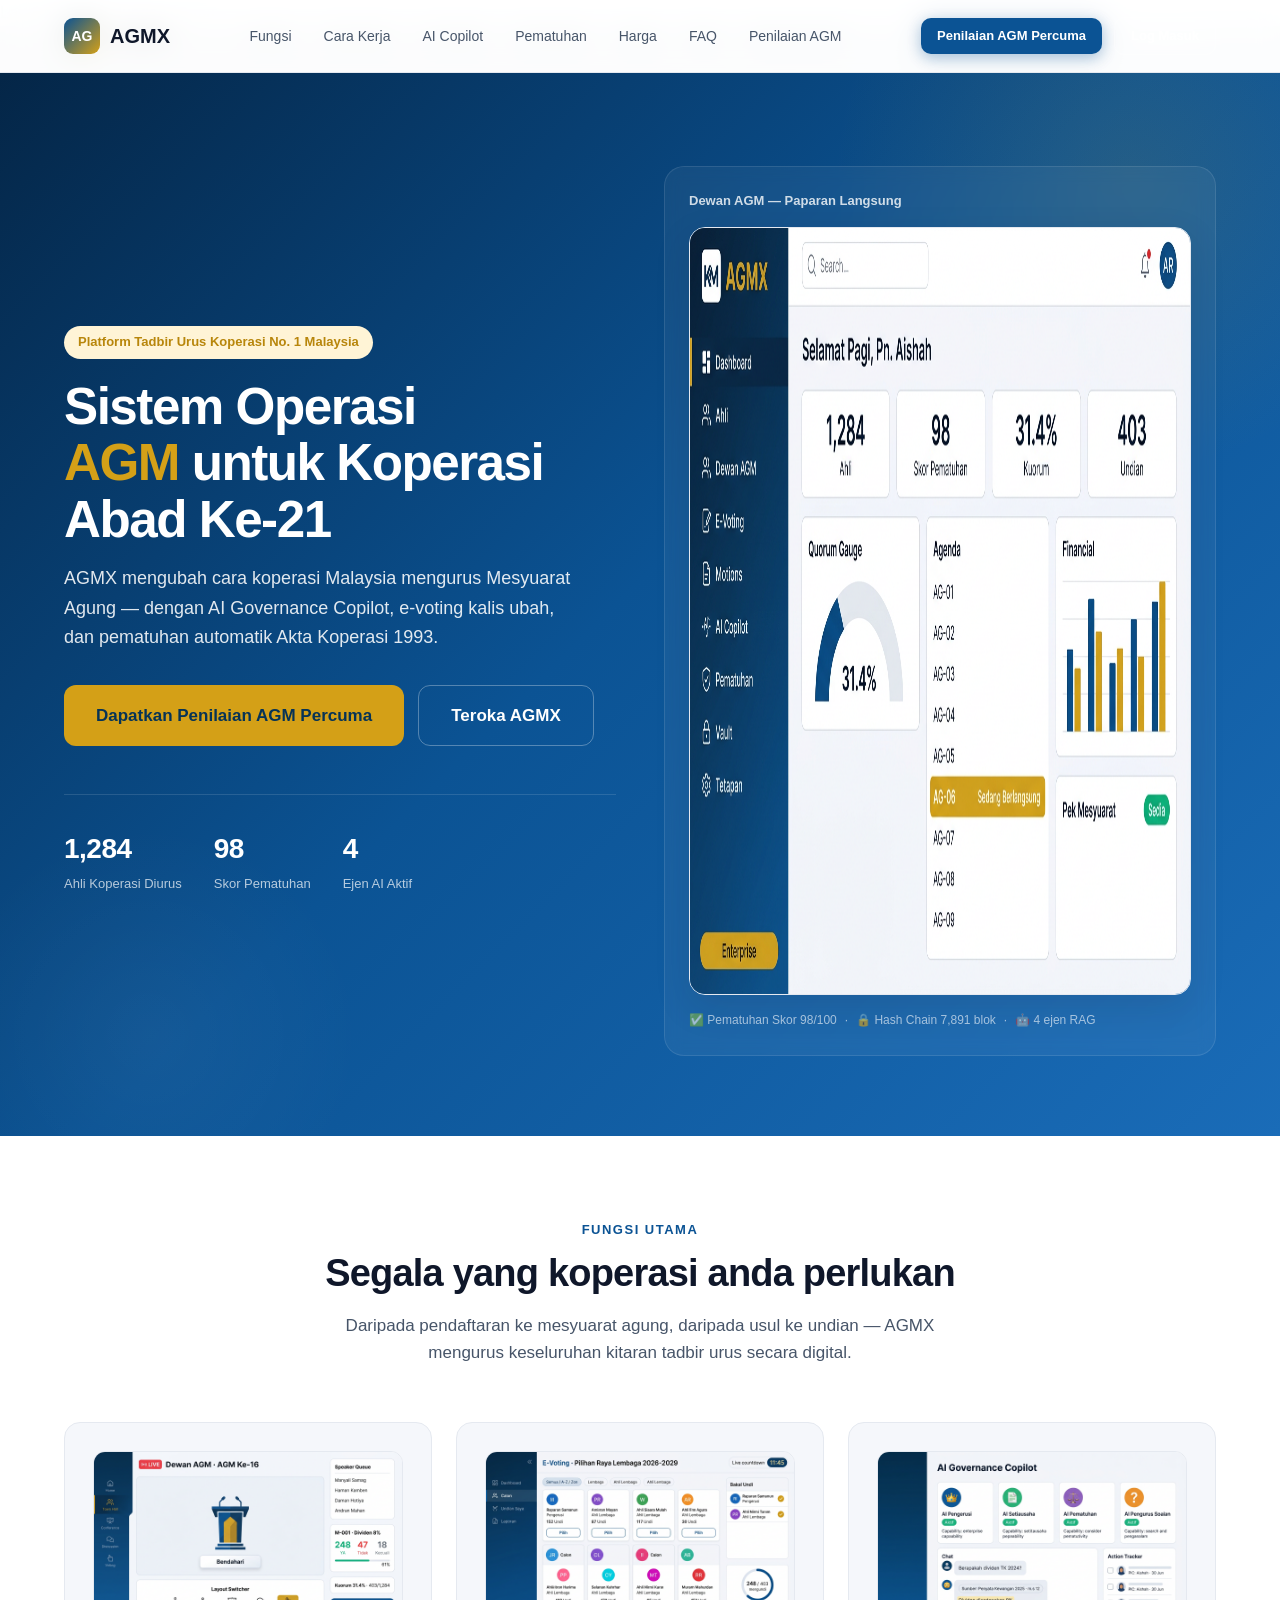
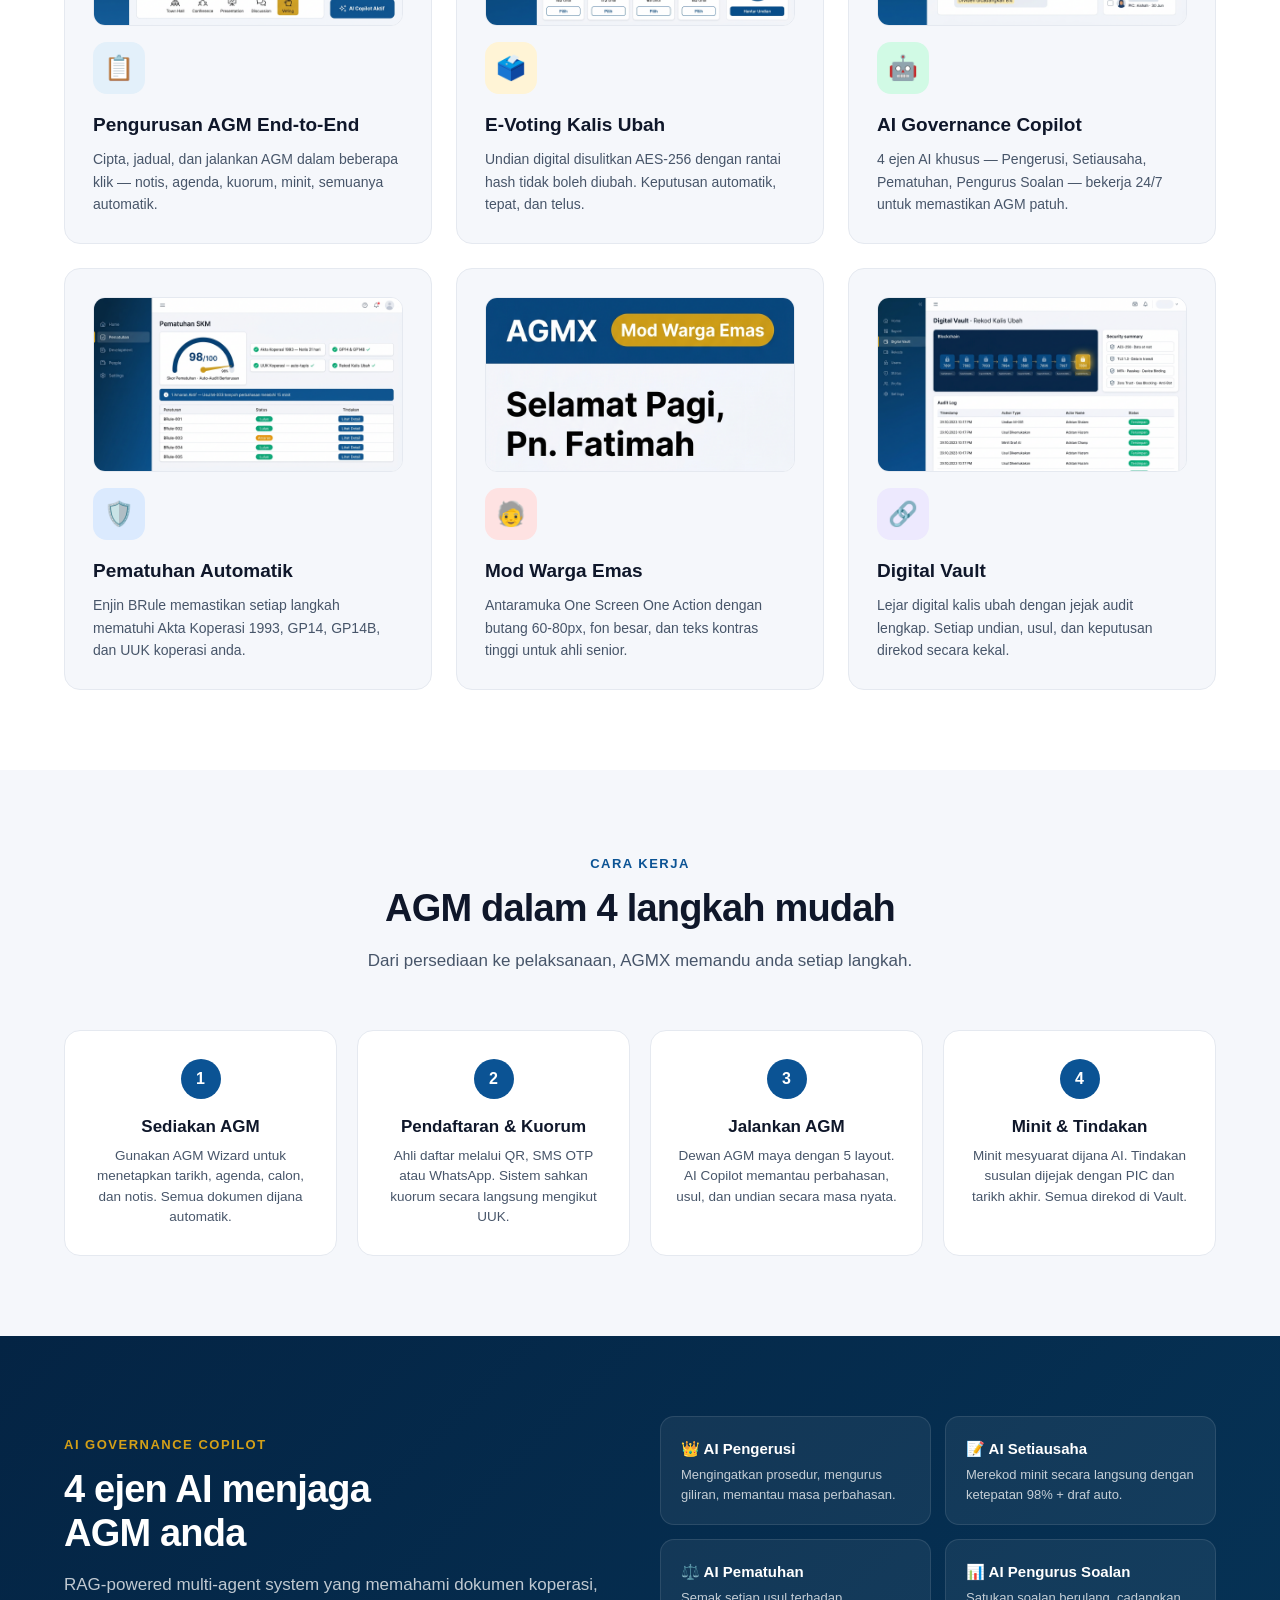
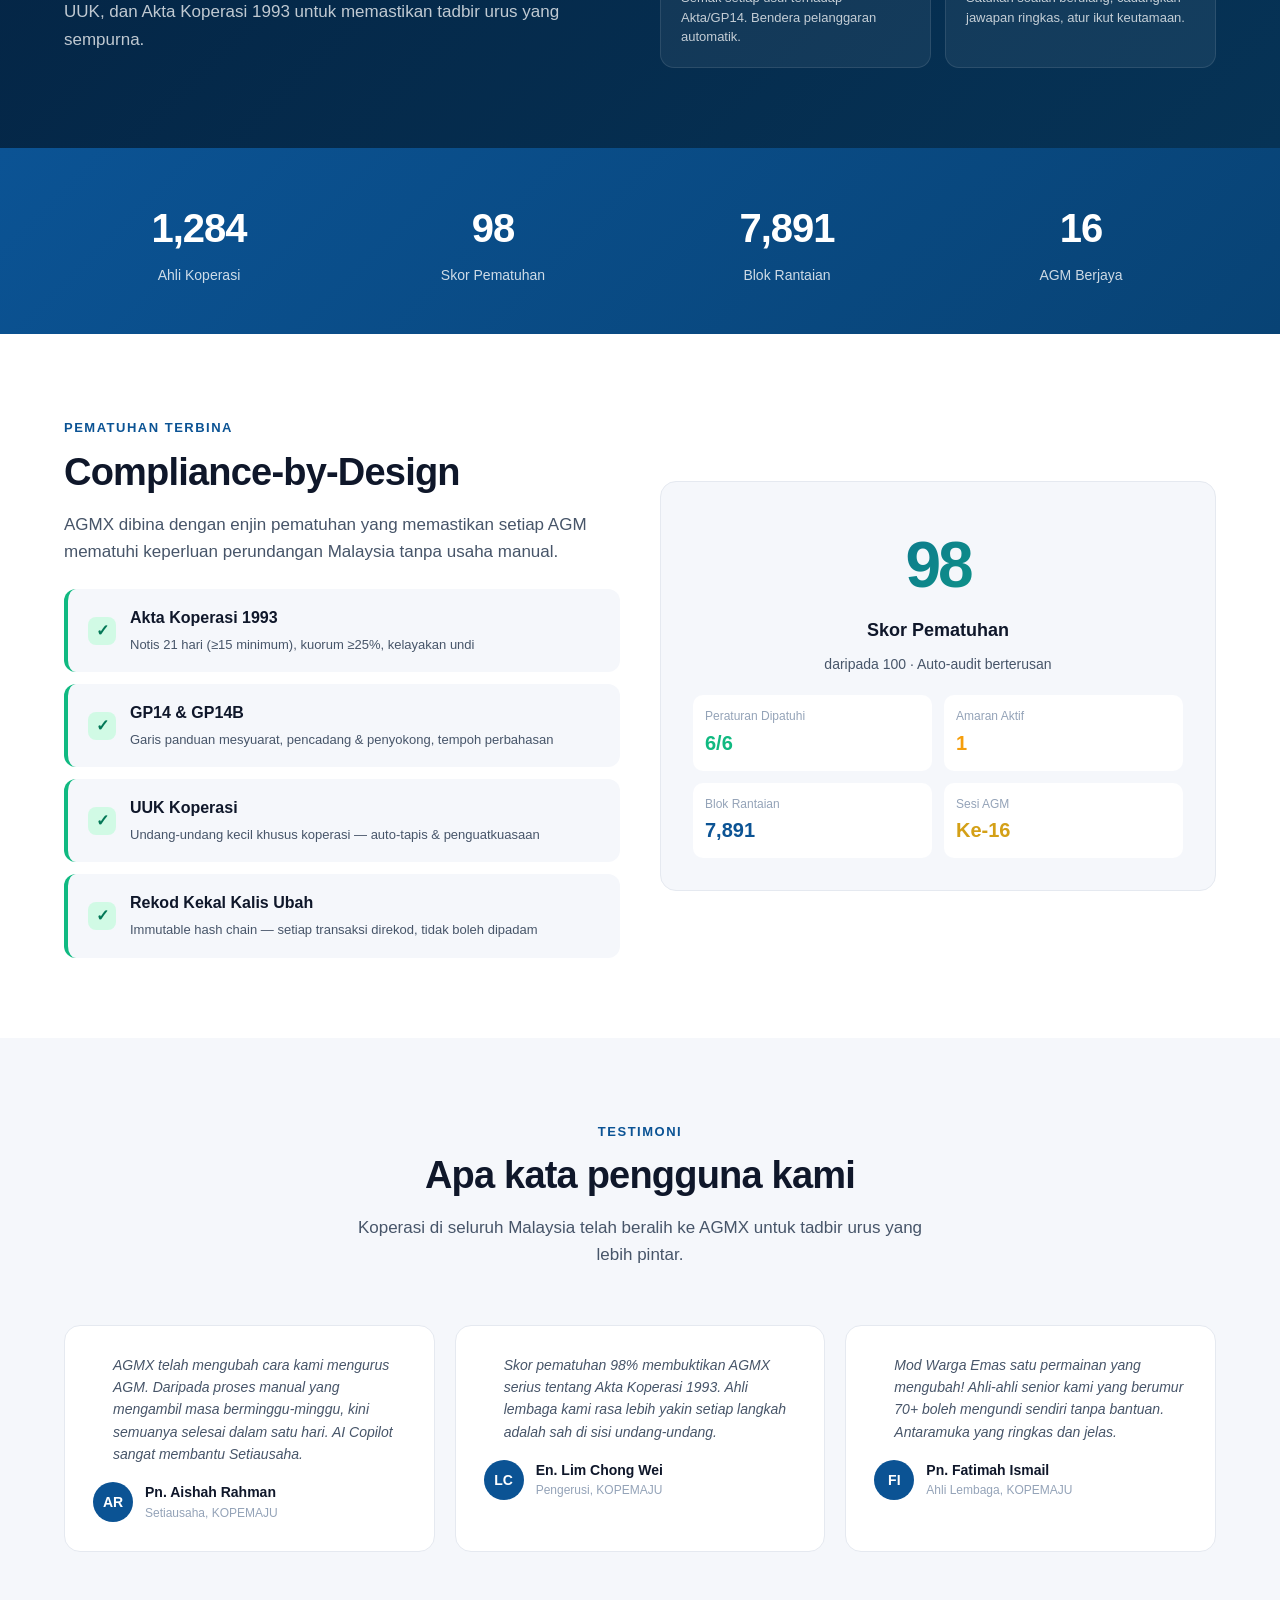
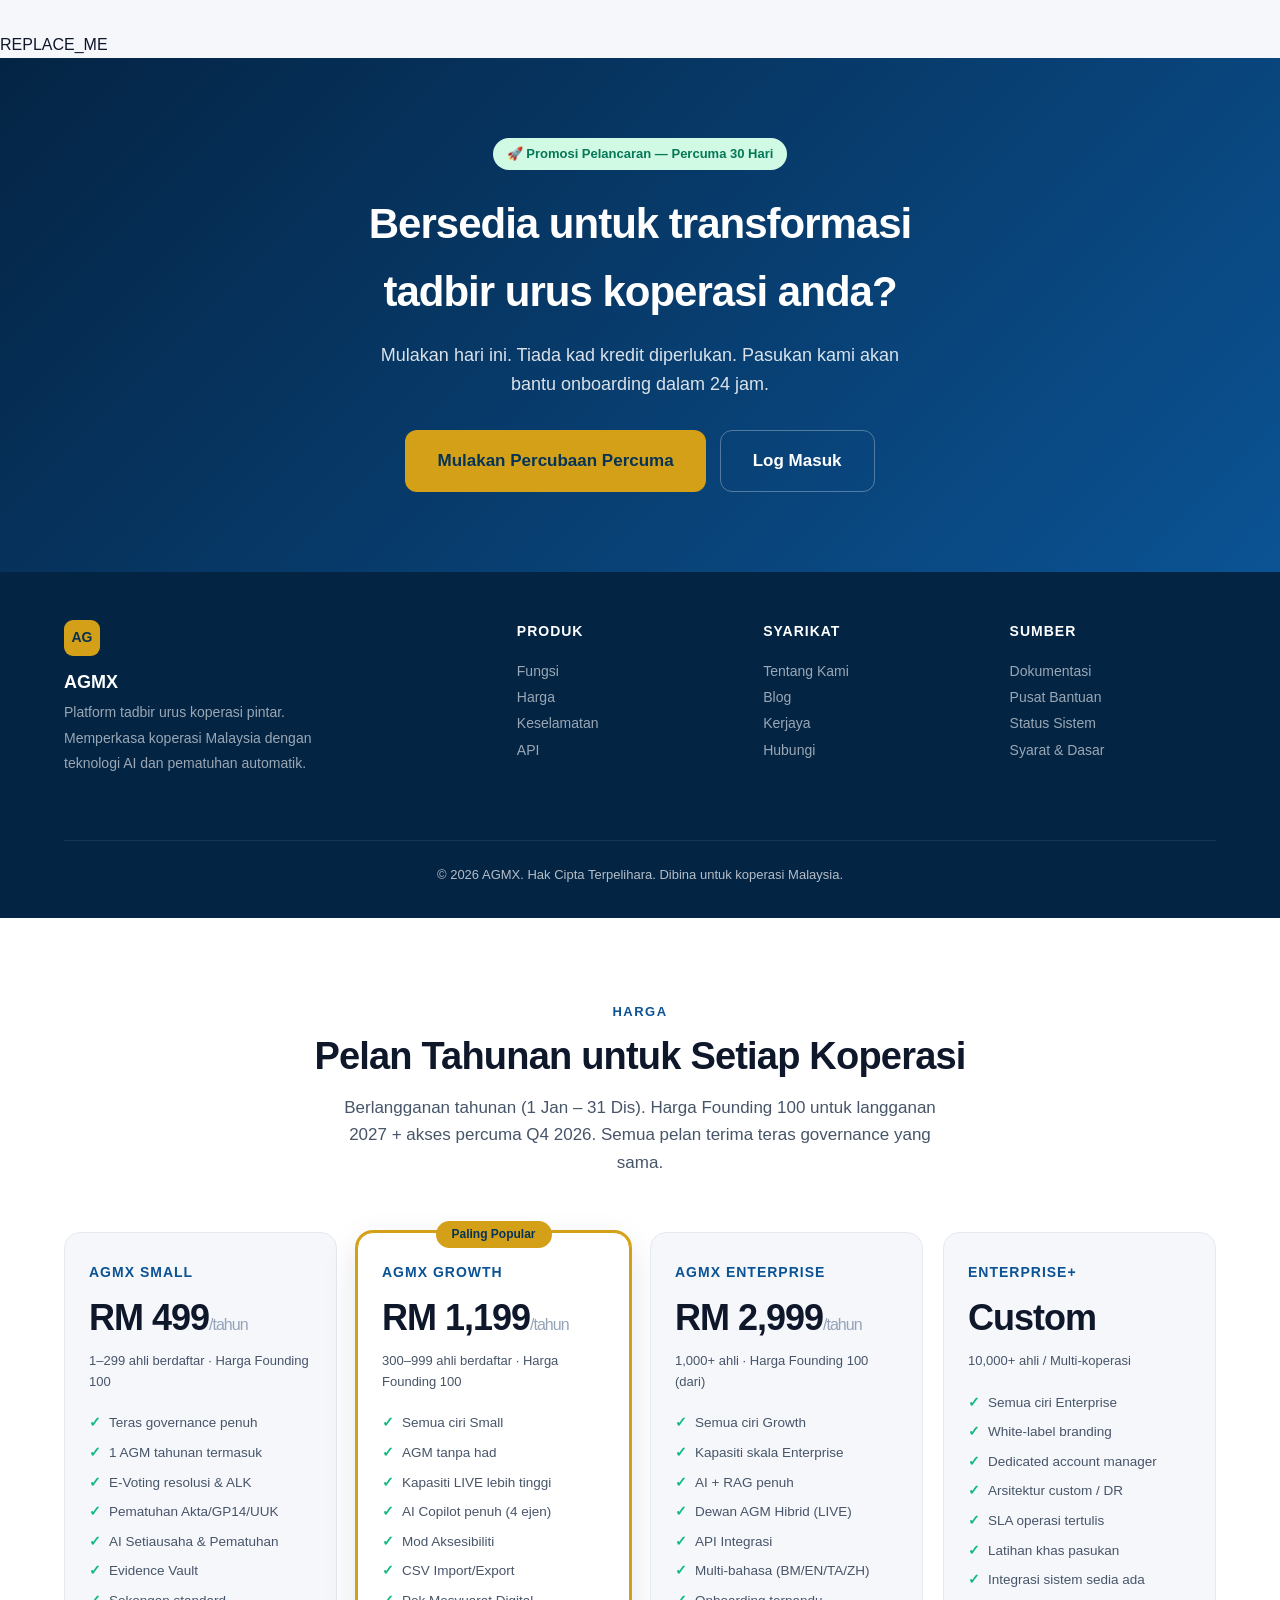
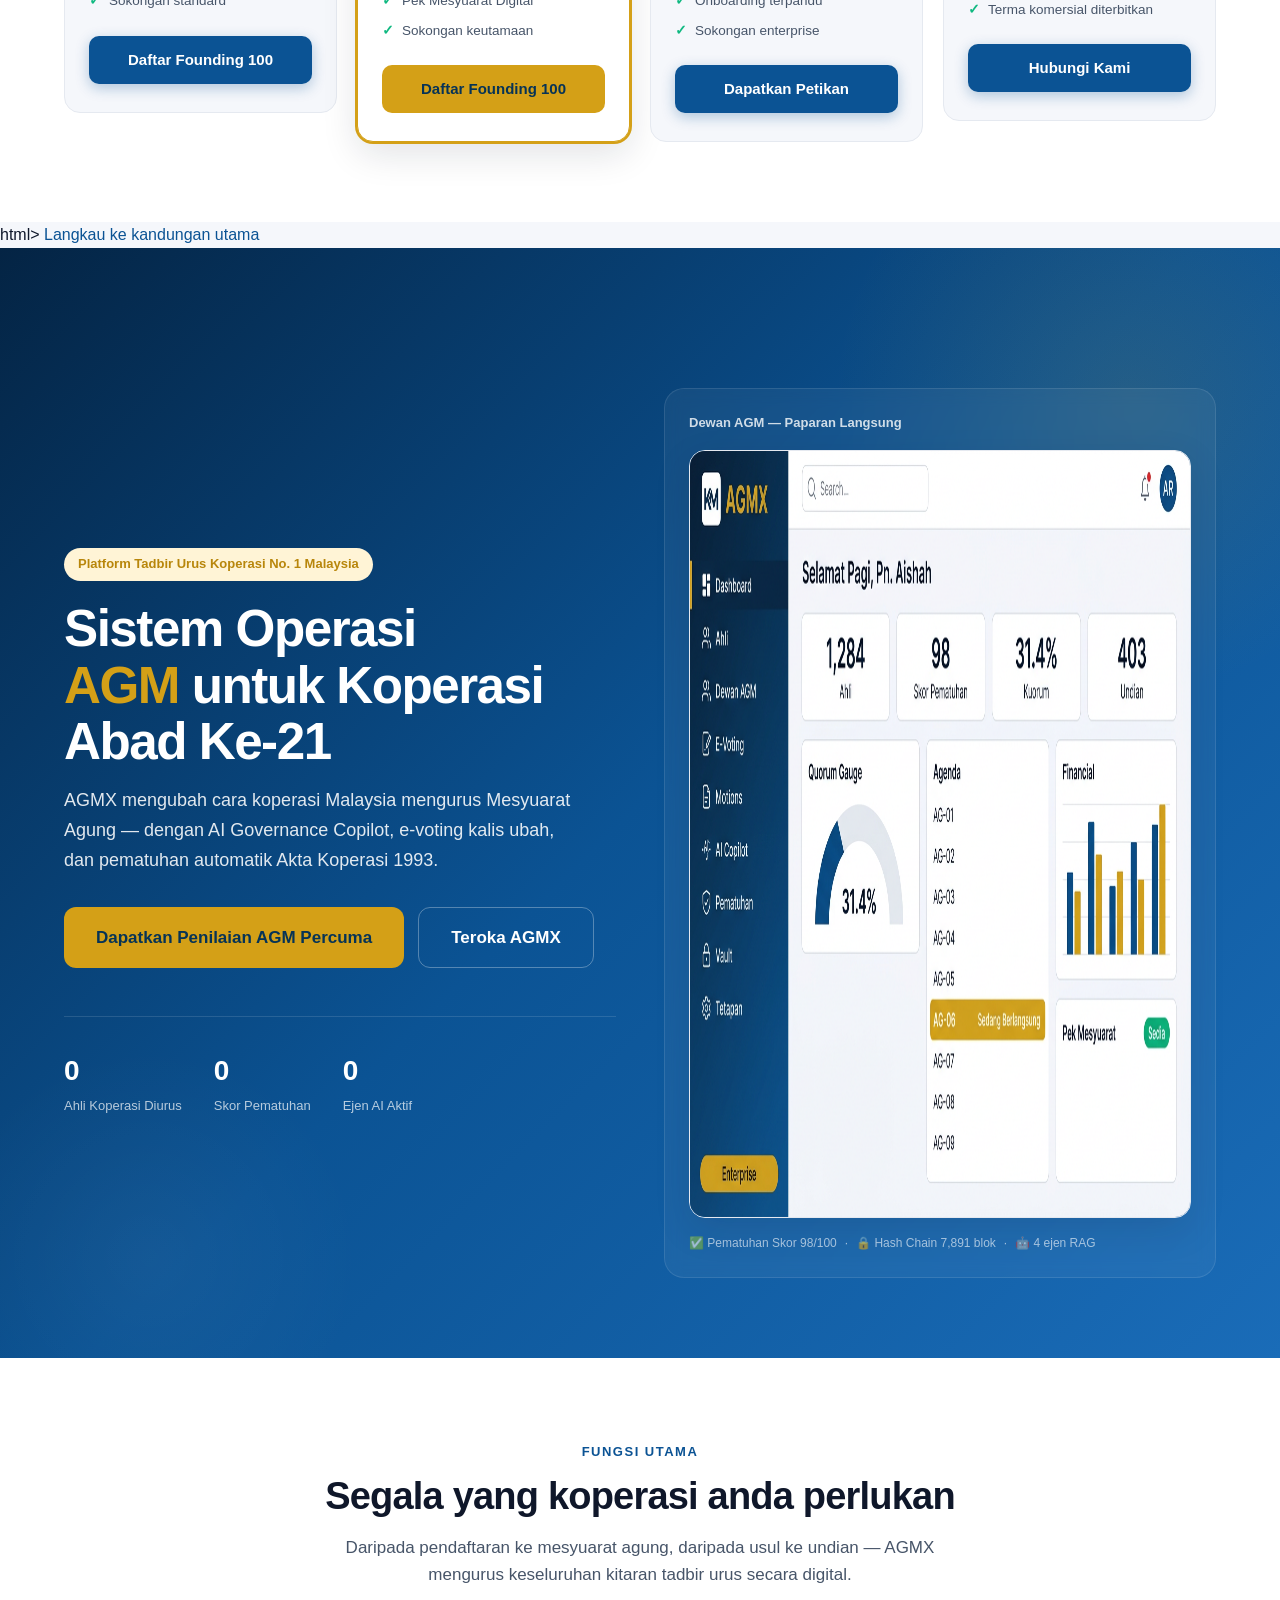
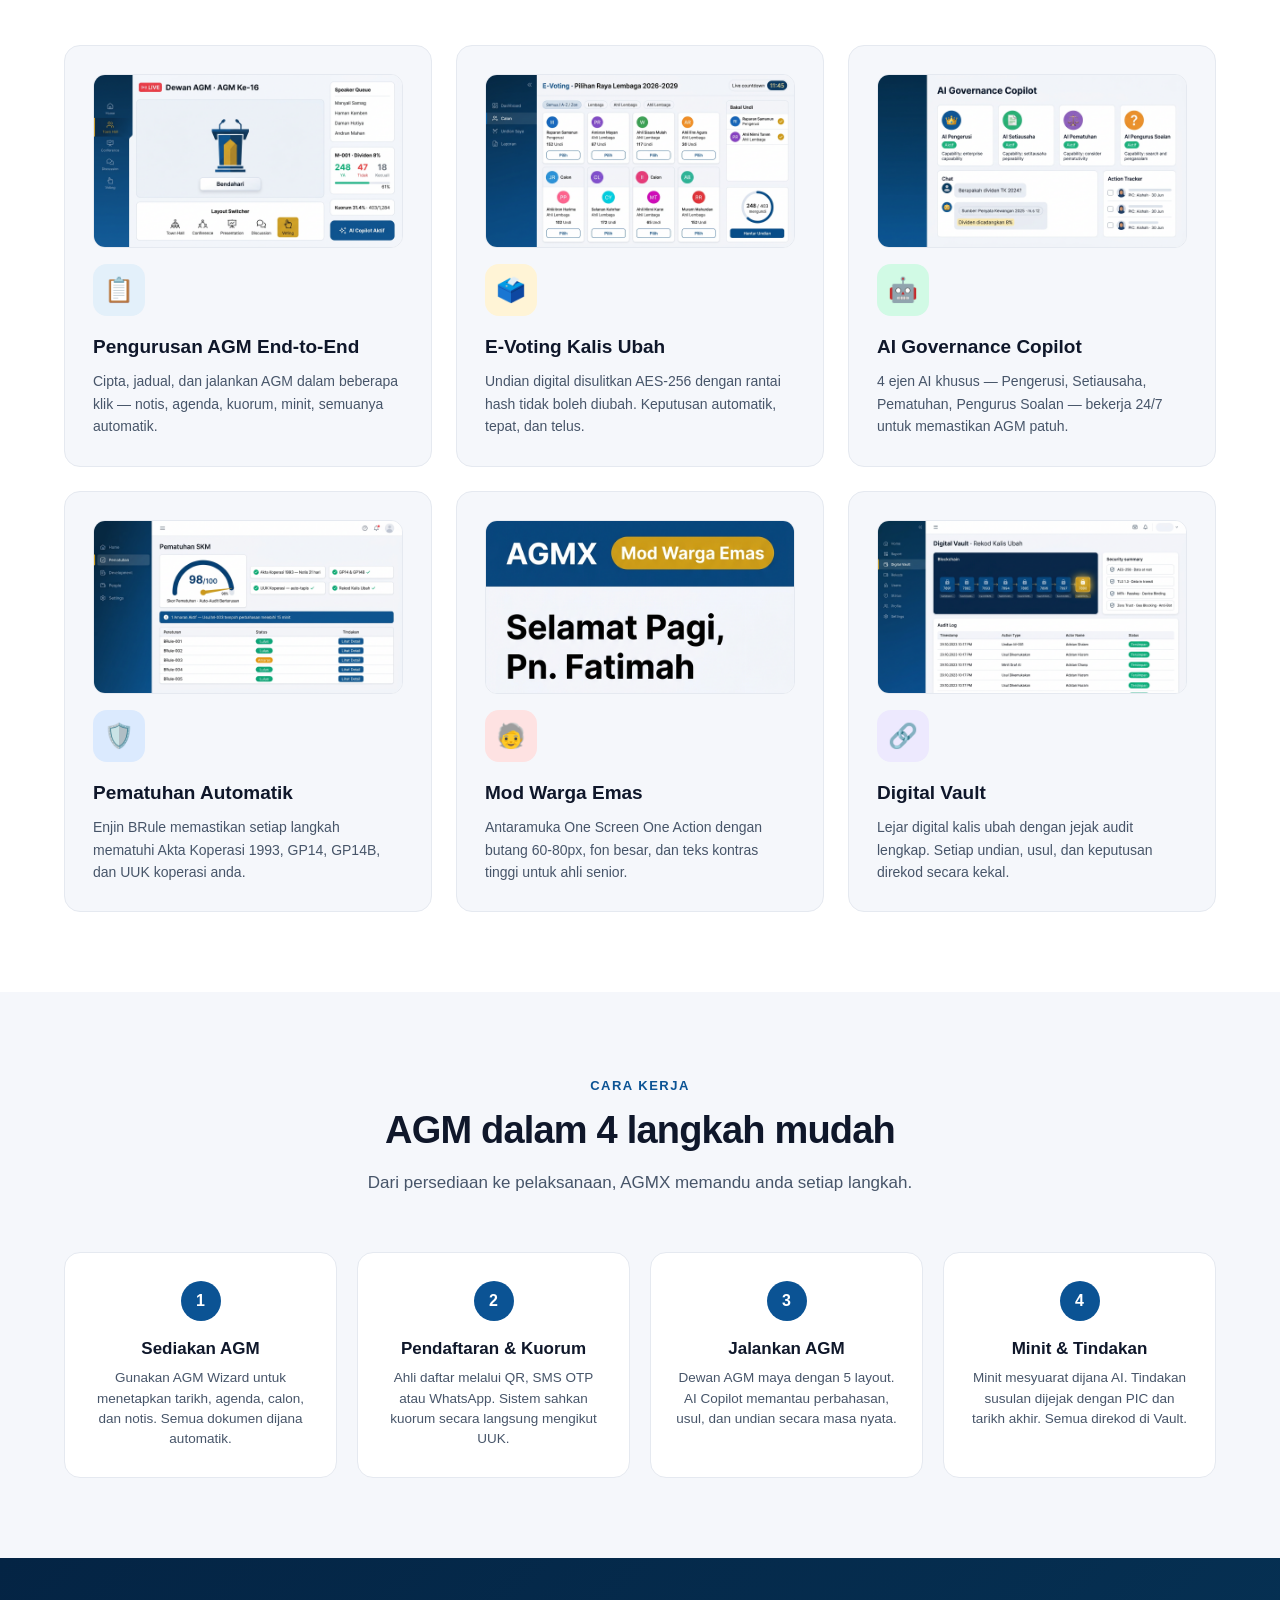
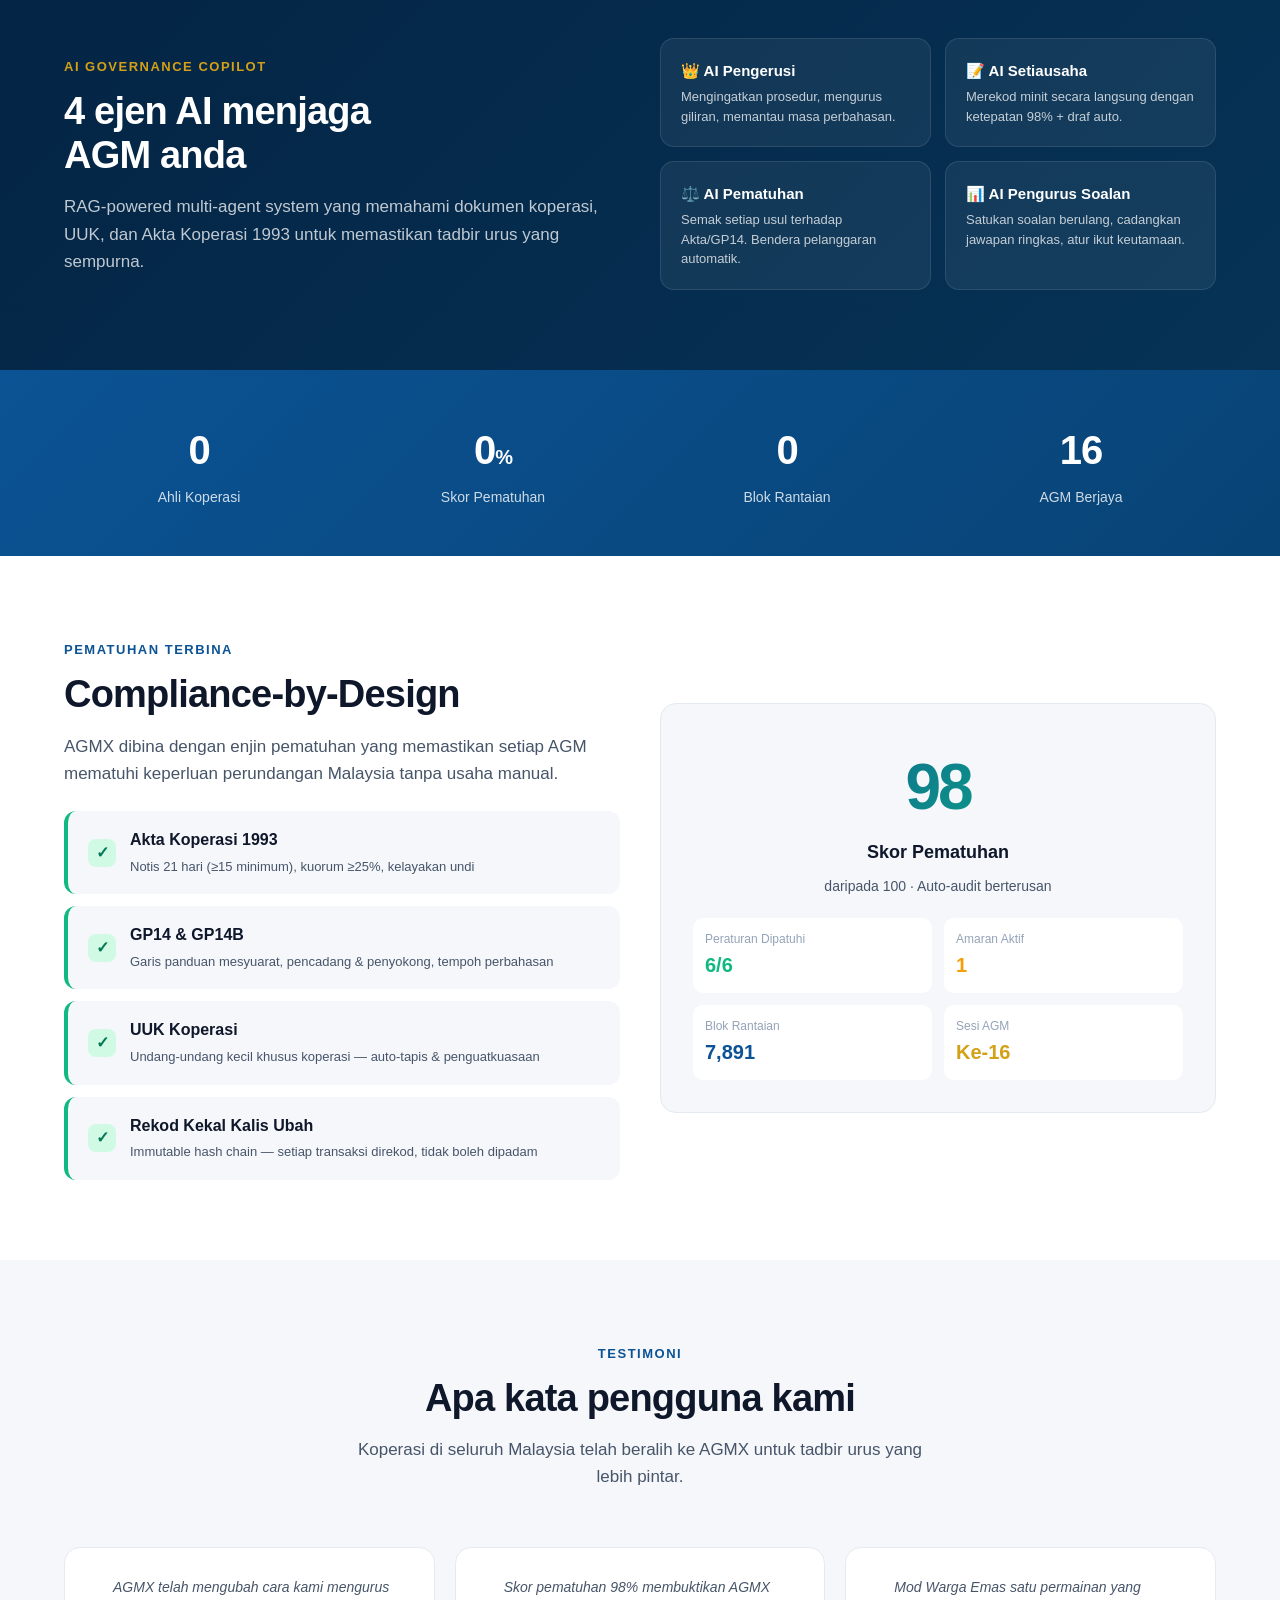
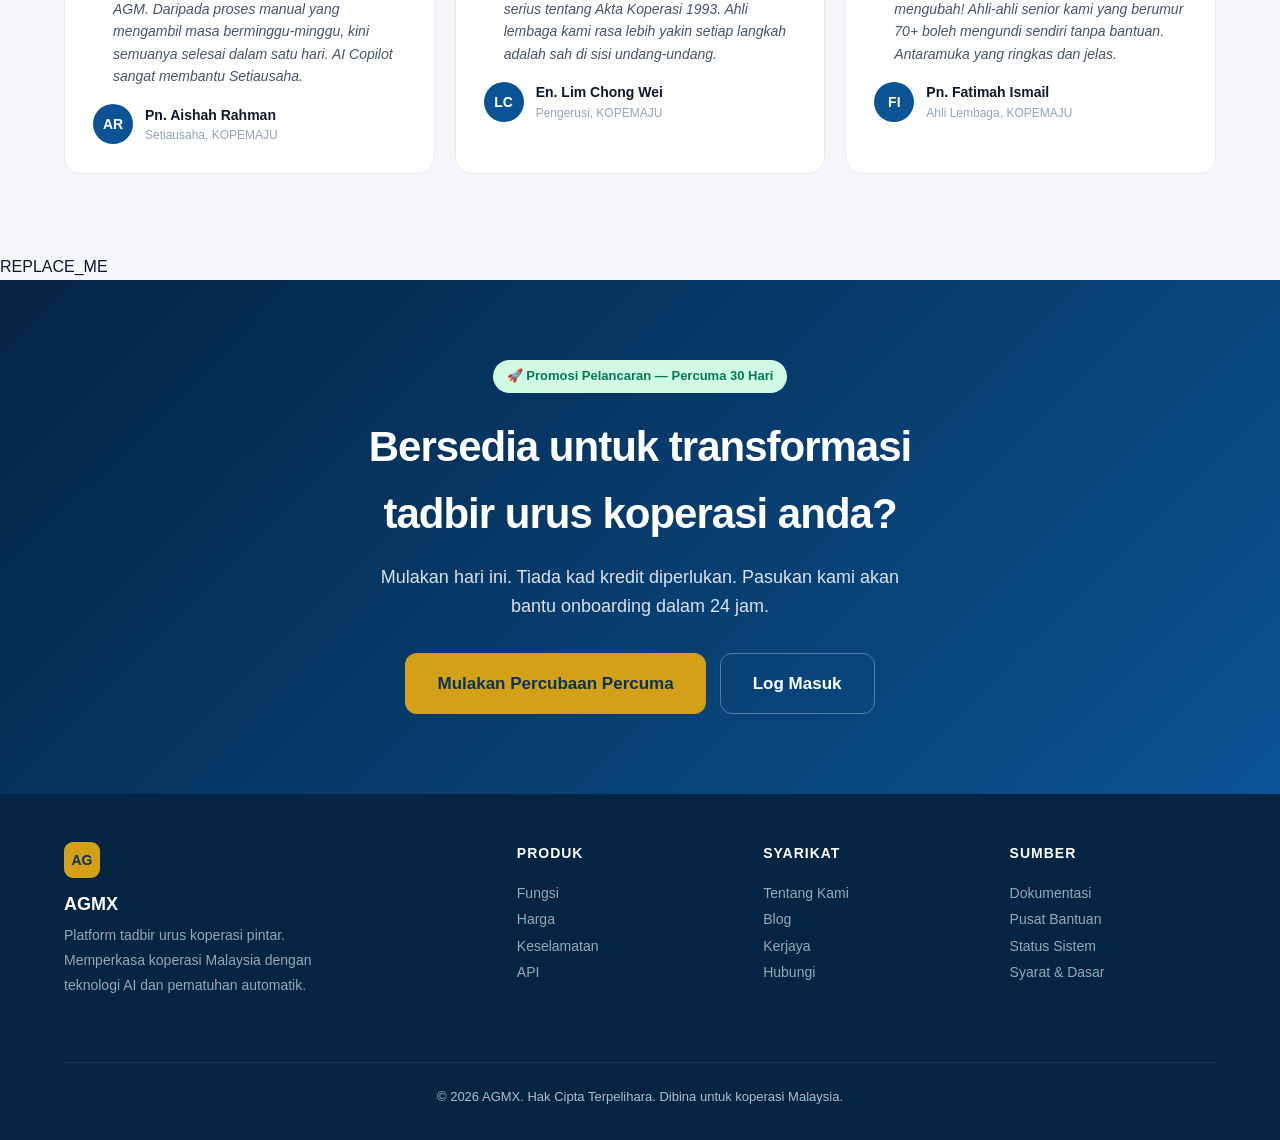
==== index.html @ f8002220 "fix: Update pricing to match Business Model Master v1.0 - Updated pricing tiers: Small (1-299), Grow" ====
<!DOCTYPE html>
<html lang="ms">
<head>
  <meta charset="UTF-8">
  <meta name="viewport" content="width=device-width, initial-scale=1.0, maximum-scale=5.0">
  <meta name="description" content="AGMX — Platform SaaS tadbir urus koperasi Malaysia. AI Governance Copilot, e-voting kalis ubah, pematuhan Akta Koperasi 1993 & GP14.">
  <meta name="theme-color" content="#0B5394">
  <meta name="apple-mobile-web-app-capable" content="yes">
  <meta name="apple-mobile-web-app-status-bar-style" content="black-translucent">
  <meta name="apple-mobile-web-app-title" content="AGMX">
  <meta property="og:title" content="AGMX · AGM Operating System">
  <meta property="og:description" content="Platform tadbir urus koperasi pintar. AI Copilot, e-voting, pematuhan automatik.">
  <meta property="og:type" content="website">
  <meta property="og:url" content="https://agmx-project.vercel.app/">
  <meta property="og:image" content="https://agmx-project.vercel.app/assets/enterprise/01-hero-og-banner.png">
  <meta property="og:image:width" content="1376">
  <meta property="og:image:height" content="768">
  <meta name="twitter:card" content="summary_large_image">
  <meta name="twitter:title" content="AGMX · AGM Operating System">
  <meta name="twitter:description" content="Platform tadbir urus koperasi pintar. AI Copilot, e-voting, pematuhan automatik.">
  <meta name="twitter:image" content="https://agmx-project.vercel.app/assets/enterprise/01-hero-og-banner.png">
  <title>AGMX · AGM Operating System — Tadbir Urus Koperasi Pintar</title>
  <link rel="icon" type="image/svg+xml" href="data:image/svg+xml,%3Csvg xmlns='http://www.w3.org/2000/svg' viewBox='0 0 64 64'%3E%3Crect width='64' height='64' rx='14' fill='%230B5394'/%3E%3Ctext x='50%25' y='52%25' text-anchor='middle' dominant-baseline='central' font-family='Arial' font-weight='800' font-size='28' fill='%23D4A017'%3EAG%3C/text%3E%3C/svg%3E">
  <link rel="manifest" href="manifest.json">
  <link rel="preconnect" href="https://fonts.googleapis.com" crossorigin>
  <link rel="preload" href="styles.css" as="style">
  <style>
    *, *::before, *::after { box-sizing: border-box; margin: 0; padding: 0; }
    :root {
      --c-primary: #0B5394;
      --c-primary-600: #084375;
      --c-primary-700: #063356;
      --c-primary-800: #042444;
      --c-primary-100: #E3F0FA;
      --c-accent: #D4A017;
      --c-accent-100: #FFF4D6;
      --c-accent-600: #B8860B;
      --c-success: #10B981;
      --c-success-100: #D1FAE5;
      --c-warning: #F59E0B;
      --c-danger: #EF4444;
      --c-bg: #F5F7FB;
      --c-surface: #FFFFFF;
      --c-border: #E5E9F0;
      --c-text: #0F172A;
      --c-text-2: #475569;
      --c-text-3: #94A3B8;
      --r-lg: 14px;
      --r-xl: 20px;
      --sh-md: 0 4px 12px rgba(15,23,42,0.08);
      --sh-lg: 0 12px 36px rgba(15,23,42,0.12);
      --sh-pop: 0 20px 60px rgba(15,23,42,0.18);
    }
    html { scroll-behavior: smooth; }
    body {
      font-family: -apple-system, BlinkMacSystemFont, "Segoe UI", "Inter", "Helvetica Neue", sans-serif;
      font-size: 16px;
      line-height: 1.6;
      color: var(--c-text);
      background: var(--c-bg);
      -webkit-font-smoothing: antialiased;
      overflow-x: hidden;
    }
    a { color: var(--c-primary); text-decoration: none; }
    a:hover { text-decoration: underline; }
    .container { max-width: 1200px; margin: 0 auto; padding: 0 24px; }

    .btn {
      display: inline-flex; align-items: center; gap: 8px;
      padding: 12px 24px;
      border-radius: 10px;
      font-weight: 600; font-size: 15px;
      border: none;
      cursor: pointer;
      transition: all 0.25s;
    }
    .btn:hover { transform: translateY(-2px); }
    .btn-primary { background: var(--c-primary); color: #fff; box-shadow: 0 4px 14px rgba(11,83,148,0.3); }
    .btn-primary:hover { background: var(--c-primary-600); box-shadow: 0 6px 20px rgba(11,83,148,0.4); }
    .btn-accent { background: var(--c-accent); color: var(--c-primary-700); }
    .btn-accent:hover { background: var(--c-accent-600); color: #fff; }
    .btn-ghost { background: transparent; color: #fff; border: 1.5px solid rgba(255,255,255,0.3); }
    .btn-ghost:hover { background: rgba(255,255,255,0.1); border-color: rgba(255,255,255,0.5); }
    .btn-ghost-dark { background: transparent; color: var(--c-primary); border: 1.5px solid var(--c-border); }
    .btn-ghost-dark:hover { background: var(--c-bg); border-color: var(--c-primary); }
    .btn-lg { padding: 16px 32px; font-size: 17px; border-radius: 12px; }
    .btn-sm { padding: 8px 16px; font-size: 13px; }

    .badge {
      display: inline-flex; align-items: center; gap: 6px;
      padding: 6px 14px;
      border-radius: 20px;
      font-size: 13px; font-weight: 600;
    }
    .badge-primary { background: var(--c-primary-100); color: var(--c-primary); }
    .badge-accent { background: var(--c-accent-100); color: var(--c-accent-600); }
    .badge-success { background: var(--c-success-100); color: #047857; }

    /* ========== NAV ========== */
    nav {
      position: fixed; top: 0; left: 0; right: 0;
      z-index: 100;
      background: rgba(255,255,255,0.88);
      backdrop-filter: blur(14px);
      -webkit-backdrop-filter: blur(14px);
      border-bottom: 1px solid var(--c-border);
      transition: box-shadow 0.3s;
    }
    nav.scrolled { box-shadow: 0 4px 20px rgba(0,0,0,0.06); }
    nav .container {
      display: flex; align-items: center;
      justify-content: space-between;
      height: 72px;
    }
    .nav-logo {
      display: flex; align-items: center; gap: 10px;
      font-weight: 800; font-size: 20px; color: var(--c-text);
    }
    .nav-logo .mark {
      width: 36px; height: 36px;
      background: linear-gradient(135deg, var(--c-primary), var(--c-accent));
      color: #fff; font-size: 14px;
      border-radius: 9px;
      display: grid; place-items: center;
      font-weight: 800;
    }
    .nav-links { display: flex; align-items: center; gap: 32px; }
    .nav-links a {
      font-size: 14px; font-weight: 500; color: var(--c-text-2);
      transition: color 0.2s;
      position: relative;
    }
    .nav-links a:hover { color: var(--c-primary); text-decoration: none; }
    .nav-links a.active { color: var(--c-primary); }
    .nav-links a.active::after {
      content: ""; position: absolute; bottom: -4px; left: 0; right: 0;
      height: 2px; background: var(--c-primary); border-radius: 1px;
    }
    .nav-cta { display: flex; align-items: center; gap: 12px; }

    /* Mobile nav overlay */
    .mobile-toggle { display: none; background: none; border: none; cursor: pointer; padding: 8px; z-index: 101; }
    .mobile-toggle span {
      display: block; width: 24px; height: 2px; background: var(--c-text);
      margin: 5px 0; border-radius: 2px;
      transition: all 0.25s;
    }
    .mobile-toggle.open span:nth-child(1) { transform: rotate(45deg) translate(5px, 5px); }
    .mobile-toggle.open span:nth-child(2) { opacity: 0; }
    .mobile-toggle.open span:nth-child(3) { transform: rotate(-45deg) translate(5px, -5px); }
    .nav-overlay {
      display: none;
      position: fixed; inset: 0; z-index: 99;
      background: rgba(15,23,42,0.4);
      opacity: 0;
      transition: opacity 0.3s;
    }
    .nav-overlay.show { opacity: 1; }

    /* ========== HERO ========== */
    .hero {
      padding: 140px 0 80px;
      background: linear-gradient(135deg, var(--c-primary-800) 0%, var(--c-primary) 50%, #1a6cb8 100%);
      color: #fff;
      position: relative;
      overflow: hidden;
    }
    .hero::before {
      content: ""; position: absolute;
      width: 700px; height: 700px;
      background: radial-gradient(circle, rgba(212,160,23,0.12), transparent 60%);
      top: -200px; right: -200px;
      border-radius: 50%;
      pointer-events: none;
    }
    .hero::after {
      content: ""; position: absolute;
      width: 500px; height: 500px;
      background: radial-gradient(circle, rgba(255,255,255,0.04), transparent 60%);
      bottom: -150px; left: -100px;
      border-radius: 50%;
      pointer-events: none;
    }
    .hero .container { position: relative; z-index: 1; }
    .hero-grid {
      display: grid;
      grid-template-columns: 1fr 1fr;
      gap: 48px;
      align-items: center;
    }
    .hero-badge { margin-bottom: 20px; }
    .hero h1 {
      font-size: clamp(32px, 4vw, 52px);
      font-weight: 800;
      line-height: 1.1;
      letter-spacing: -1.5px;
      margin-bottom: 16px;
    }
    .hero h1 .hl { color: var(--c-accent); }
    .hero p {
      font-size: 18px;
      opacity: 0.88;
      max-width: 520px;
      margin-bottom: 32px;
      line-height: 1.65;
    }
    .hero-actions { display: flex; gap: 14px; flex-wrap: wrap; }
    .hero-stats {
      display: flex; gap: 32px;
      margin-top: 48px;
      padding-top: 32px;
      border-top: 1px solid rgba(255,255,255,0.12);
    }
    .hero-stat .hs-num { font-size: 28px; font-weight: 800; letter-spacing: -0.5px; }
    .hero-stat .hs-label { font-size: 13px; opacity: 0.7; margin-top: 2px; }

    .hero-visual {
      background: rgba(255,255,255,0.05);
      border: 1px solid rgba(255,255,255,0.1);
      border-radius: 20px;
      padding: 24px;
      backdrop-filter: blur(8px);
    }
    .hero-visual .mock-dash {
      background: rgba(255,255,255,0.08);
      border-radius: 12px;
      padding: 18px;
    }
    .mock-dash .md-row {
      display: flex; justify-content: space-between; align-items: center;
      padding: 10px 0;
      border-bottom: 1px solid rgba(255,255,255,0.06);
    }
    .mock-dash .md-row:last-child { border-bottom: 0; }
    .md-label { font-size: 13px; opacity: 0.7; }
    .md-value { font-size: 20px; font-weight: 800; }
    .md-bar {
      height: 8px; border-radius: 4px;
      background: rgba(255,255,255,0.1);
      margin: 6px 0 2px;
      overflow: hidden;
    }
    .md-bar .fill { height: 100%; border-radius: 4px; background: linear-gradient(90deg, var(--c-accent), #FCD34D); }
    .md-quorum { display: flex; align-items: center; gap: 8px; font-size: 13px; opacity: 0.8; }
    .md-quorum .dot { width: 7px; height: 7px; border-radius: 50%; background: var(--c-success); animation: pulse 1.6s infinite; }

    /* ========== SECTIONS ========== */
    section { padding: 80px 0; }
    .section-label {
      display: inline-flex; align-items: center; gap: 6px;
      font-size: 13px; font-weight: 700; text-transform: uppercase;
      letter-spacing: 1.5px;
      color: var(--c-primary);
      margin-bottom: 12px;
    }
    .section-title {
      font-size: clamp(26px, 3vw, 38px);
      font-weight: 800; letter-spacing: -0.8px;
      margin-bottom: 16px;
      line-height: 1.15;
    }
    .section-sub {
      font-size: 17px; color: var(--c-text-2);
      max-width: 600px;
      line-height: 1.6;
    }
    .section-head { text-align: center; margin-bottom: 56px; }
    .section-head .section-sub { margin: 0 auto; }

    /* ========== FEATURES ========== */
    #features { background: var(--c-surface); }
    .features-grid {
      display: grid;
      grid-template-columns: repeat(3, 1fr);
      gap: 24px;
    }
    .feature-card {
      background: var(--c-bg);
      border: 1px solid var(--c-border);
      border-radius: 16px;
      padding: 28px;
      transition: all 0.3s;
    }
    .feature-card:hover { transform: translateY(-4px); box-shadow: var(--sh-lg); background: var(--c-surface); }
    .fc-icon {
      width: 52px; height: 52px;
      border-radius: 14px;
      display: grid; place-items: center;
      font-size: 24px;
      margin-bottom: 16px;
    }
    .fc-icon.c1 { background: var(--c-primary-100); color: var(--c-primary); }
    .fc-icon.c2 { background: var(--c-accent-100); color: var(--c-accent-600); }
    .fc-icon.c3 { background: var(--c-success-100); color: #047857; }
    .fc-icon.c4 { background: #DBEAFE; color: #1E40AF; }
    .fc-icon.c5 { background: #FEE2E2; color: #B91C1C; }
    .fc-icon.c6 { background: #EDE9FE; color: #7C3AED; }
    .fc-img {
      width: 100%;
      aspect-ratio: 16 / 9;
      object-fit: cover;
      object-position: top;
      border-radius: 12px;
      border: 1px solid var(--c-border);
      background: var(--c-surface);
      margin-bottom: 16px;
      display: block;
      box-shadow: var(--sh-sm);
    }
    .hero-shot {
      width: 100%;
      border-radius: 16px;
      border: 1px solid var(--c-border);
      box-shadow: var(--sh-lg);
      display: block;
    }
    .feature-card h3 { font-size: 19px; font-weight: 700; margin-bottom: 8px; }
    .feature-card p { font-size: 14px; color: var(--c-text-2); line-height: 1.6; }

    /* ========== HOW IT WORKS ========== */
    #how-it-works { background: var(--c-bg); }
    .steps-grid {
      display: grid;
      grid-template-columns: repeat(4, 1fr);
      gap: 20px;
    }
    .step-card {
      background: var(--c-surface);
      border: 1px solid var(--c-border);
      border-radius: 16px;
      padding: 28px 24px;
      text-align: center;
      position: relative;
      transition: all 0.3s;
    }
    .step-card:hover { transform: translateY(-4px); box-shadow: var(--sh-lg); }
    .step-num {
      width: 40px; height: 40px;
      background: var(--c-primary);
      color: #fff; font-weight: 800;
      border-radius: 50%;
      display: grid; place-items: center;
      margin: 0 auto 14px;
      font-size: 16px;
    }
    .step-card h3 { font-size: 17px; font-weight: 700; margin-bottom: 6px; }
    .step-card p { font-size: 13.5px; color: var(--c-text-2); line-height: 1.5; }

    /* ========== AI COPILOT ========== */
    #ai-copilot { background: linear-gradient(135deg, var(--c-primary-800), var(--c-primary-700)); color: #fff; }
    .ai-grid {
      display: grid;
      grid-template-columns: 1fr 1fr;
      gap: 40px;
      align-items: center;
    }
    .ai-grid .section-sub { color: rgba(255,255,255,0.75); }
    .ai-agents { display: grid; grid-template-columns: 1fr 1fr; gap: 14px; }
    .ai-agent {
      background: rgba(255,255,255,0.06);
      border: 1px solid rgba(255,255,255,0.1);
      border-radius: 14px;
      padding: 20px;
      transition: all 0.3s;
    }
    .ai-agent:hover { background: rgba(255,255,255,0.1); transform: translateY(-2px); }
    .ai-agent h4 { font-size: 15px; font-weight: 700; margin-bottom: 4px; }
    .ai-agent p { font-size: 13px; opacity: 0.75; line-height: 1.5; }

    /* ========== COMPLIANCE ========== */
    #compliance { background: var(--c-surface); }
    .comp-grid {
      display: grid;
      grid-template-columns: 1fr 1fr;
      gap: 40px;
      align-items: center;
    }
    .comp-list { display: flex; flex-direction: column; gap: 12px; }
    .comp-item {
      display: flex; align-items: center; gap: 14px;
      padding: 16px 20px;
      background: var(--c-bg);
      border-radius: 12px;
      border-left: 4px solid var(--c-success);
      transition: all 0.2s;
    }
    .comp-item:hover { background: var(--c-primary-100); border-left-color: var(--c-primary); }
    .comp-item .ci-icon { width: 28px; height: 28px; border-radius: 8px; background: var(--c-success-100); color: #047857; display: grid; place-items: center; font-weight: 700; flex-shrink: 0; }

    /* ========== STATS BAR ========== */
    #stats-bar {
      background: linear-gradient(135deg, var(--c-primary), var(--c-primary-600));
      color: #fff;
      padding: 48px 0;
    }
    .stats-grid {
      display: grid;
      grid-template-columns: repeat(4, 1fr);
      gap: 24px;
      text-align: center;
    }
    .stat-item .si-num { font-size: 40px; font-weight: 800; letter-spacing: -1px; }
    .stat-item .si-label { font-size: 14px; opacity: 0.8; margin-top: 4px; }

    /* ========== TESTIMONIALS ========== */
    #testimonials { background: var(--c-bg); }
    .testimonial-grid {
      display: grid;
      grid-template-columns: repeat(3, 1fr);
      gap: 20px;
    }
    .testimonial-card {
      background: var(--c-surface);
      border: 1px solid var(--c-border);
      border-radius: 16px;
      padding: 28px;
      transition: all 0.3s;
    }
    .testimonial-card:hover { transform: translateY(-4px); box-shadow: var(--sh-lg); }
    .testimonial-card .quote {
      font-size: 14px; color: var(--c-text-2); line-height: 1.6;
      margin-bottom: 16px; font-style: italic;
      position: relative;
      padding-left: 20px;
    }
    .testimonial-card .quote::before {
      content: """; position: absolute; left: 0; top: -4px;
      font-size: 28px; color: var(--c-primary-100); font-style: normal;
    }
    .testimonial-card .author { display: flex; align-items: center; gap: 12px; }
    .author-avatar { width: 40px; height: 40px; border-radius: 50%; background: var(--c-primary); color: #fff; display: grid; place-items: center; font-weight: 700; font-size: 14px; }
    .author-name { font-weight: 700; font-size: 14px; }
    .author-role { font-size: 12px; color: var(--c-text-3); }

    /* ========== PRICING ========== */
    #pricing { background: var(--c-surface); }
    .pricing-grid {
      display: grid;
      grid-template-columns: repeat(4, 1fr);
      gap: 20px;
      align-items: start;
    }
    .pricing-card {
      background: var(--c-bg);
      border: 1px solid var(--c-border);
      border-radius: 16px;
      padding: 28px 24px;
      position: relative;
      transition: all 0.3s;
    }
    .pricing-card:hover { transform: translateY(-4px); box-shadow: var(--sh-lg); }
    .pricing-card.featured {
      background: var(--c-surface);
      border-color: var(--c-accent);
      box-shadow: 0 0 0 2px var(--c-accent), var(--sh-lg);
      transform: scale(1.05);
    }
    .pricing-card.featured:hover { transform: scale(1.05) translateY(-4px); }
    .pricing-card.featured::before {
      content: "Paling Popular"; position: absolute; top: -12px; left: 50%;
      transform: translateX(-50%);
      background: var(--c-accent); color: var(--c-primary-700);
      padding: 4px 16px; border-radius: 20px;
      font-size: 12px; font-weight: 700;
      white-space: nowrap;
    }
    .pc-name { font-size: 14px; font-weight: 700; text-transform: uppercase; letter-spacing: 1px; color: var(--c-primary); margin-bottom: 6px; }
    .pc-price { font-size: 36px; font-weight: 800; letter-spacing: -1px; margin-bottom: 4px; }
    .pc-price span { font-size: 16px; font-weight: 500; color: var(--c-text-3); }
    .pc-desc { font-size: 13px; color: var(--c-text-2); margin-bottom: 20px; }
    .pc-features { list-style: none; padding: 0; margin: 0 0 24px; display: flex; flex-direction: column; gap: 8px; }
    .pc-features li { font-size: 13.5px; color: var(--c-text-2); display: flex; align-items: center; gap: 8px; }
    .pc-features li::before { content: "✓"; color: var(--c-success); font-weight: 700; }

    /* ========== FAQ ========== */
    #faq { background: var(--c-bg); }
    .faq-list { max-width: 720px; margin: 0 auto; display: flex; flex-direction: column; gap: 12px; }
    .faq-item {
      background: var(--c-surface);
      border: 1px solid var(--c-border);
      border-radius: 12px;
      overflow: hidden;
      cursor: pointer;
      transition: all 0.2s;
    }
    .faq-item:hover { border-color: var(--c-primary); }
    .faq-item.open { border-color: var(--c-primary); }
    .faq-q {
      display: flex; align-items: center; justify-content: space-between;
      padding: 18px 20px;
      font-weight: 600; font-size: 15px;
      gap: 12px;
    }
    .faq-arrow { transition: transform 0.3s; flex-shrink: 0; color: var(--c-text-3); }
    .faq-item.open .faq-arrow { transform: rotate(180deg); color: var(--c-primary); }
    .faq-a {
      max-height: 0;
      overflow: hidden;
      transition: max-height 0.35s ease, padding 0.35s ease;
      padding: 0 20px;
      color: var(--c-text-2);
      font-size: 14px;
      line-height: 1.6;
    }
    .faq-item.open .faq-a {
      max-height: 300px;
      padding: 0 20px 18px;
    }

    /* ========== CTA ========== */
    .cta {
      padding: 80px 0;
      background: linear-gradient(135deg, var(--c-primary-800), var(--c-primary));
      color: #fff;
      text-align: center;
    }
    .cta h2 { font-size: clamp(28px, 3.5vw, 42px); font-weight: 800; letter-spacing: -1px; margin-bottom: 16px; }
    .cta p { font-size: 18px; opacity: 0.85; max-width: 540px; margin: 0 auto 32px; }
    .cta-actions { display: flex; gap: 14px; justify-content: center; flex-wrap: wrap; }

    /* ========== FOOTER ========== */
    footer {
      background: var(--c-primary-800);
      color: rgba(255,255,255,0.7);
      padding: 48px 0 32px;
    }
    footer .container {
      display: grid;
      grid-template-columns: 2fr 1fr 1fr 1fr;
      gap: 40px;
    }
    footer h4 { color: #fff; font-size: 14px; font-weight: 700; margin-bottom: 16px; text-transform: uppercase; letter-spacing: 1px; }
    footer p, footer a { font-size: 14px; color: rgba(255,255,255,0.6); line-height: 1.8; }
    footer a:hover { color: var(--c-accent); text-decoration: none; }
    .footer-brand .mark { width: 36px; height: 36px; background: var(--c-accent); color: var(--c-primary-700); border-radius: 9px; display: grid; place-items: center; font-weight: 800; font-size: 14px; margin-bottom: 12px; }
    .footer-bottom {
      grid-column: 1 / -1;
      padding-top: 24px;
      margin-top: 24px;
      border-top: 1px solid rgba(255,255,255,0.08);
      text-align: center;
      font-size: 13px;
    }

    /* ========== BACK TO TOP ========== */
    .back-to-top {
      position: fixed; bottom: 32px; right: 32px;
      width: 48px; height: 48px;
      background: var(--c-primary);
      color: #fff;
      border: none;
      border-radius: 50%;
      cursor: pointer;
      display: grid; place-items: center;
      box-shadow: var(--sh-lg);
      opacity: 0;
      transform: translateY(20px);
      transition: all 0.3s;
      z-index: 50;
    }
    .back-to-top.show { opacity: 1; transform: translateY(0); }
    .back-to-top:hover { background: var(--c-primary-600); transform: translateY(-4px); }

    /* ========== ANIMATIONS ========== */
    .reveal {
      opacity: 0;
      transform: translateY(30px);
      transition: opacity 0.6s ease, transform 0.6s ease;
    }
    .reveal.show { opacity: 1; transform: translateY(0); }
    .reveal-delay-1 { transition-delay: 0.1s; }
    .reveal-delay-2 { transition-delay: 0.2s; }
    .reveal-delay-3 { transition-delay: 0.3s; }
    .reveal-delay-4 { transition-delay: 0.4s; }

    @keyframes pulse { 0%, 100% { opacity: 1; } 50% { opacity: 0.5; } }
    @keyframes fadeUp { from { opacity: 0; transform: translateY(20px); } to { opacity: 1; transform: translateY(0); } }
    @keyframes float {
      0%, 100% { transform: translateY(0px); }
      50% { transform: translateY(-8px); }
    }
    .float { animation: float 3s ease-in-out infinite; }

    /* ========== RESPONSIVE ========== */
    @media (max-width: 1024px) {
      .pricing-grid { grid-template-columns: repeat(2, 1fr); }
      .pricing-card.featured { transform: none; }
      .pricing-card.featured:hover { transform: translateY(-4px); }
    }
    @media (max-width: 900px) {
      .hero-grid, .ai-grid, .comp-grid { grid-template-columns: 1fr; }
      .features-grid { grid-template-columns: repeat(2, 1fr); }
      .steps-grid { grid-template-columns: repeat(2, 1fr); }
      .testimonial-grid { grid-template-columns: 1fr; }
      .stats-grid { grid-template-columns: repeat(2, 1fr); gap: 24px; }
      .hero h1 { font-size: 36px; }
      .section-title { font-size: 28px; }
      .nav-links { display: none; }
      .mobile-toggle { display: block; }
      footer .container { grid-template-columns: 1fr 1fr; }
      .hero-stats { gap: 20px; flex-wrap: wrap; }
      .hero-visual { margin-top: 24px; }
    }
    @media (max-width: 600px) {
      .features-grid, .pricing-grid, .steps-grid { grid-template-columns: 1fr; }
      .hero { padding: 120px 0 60px; }
      section { padding: 56px 0; }
      footer .container { grid-template-columns: 1fr; }
      .stat-item .si-num { font-size: 30px; }
      .back-to-top { bottom: 20px; right: 20px; width: 40px; height: 40px; }
    }
  </style>
</head>
<body>
  <a href="#features" class="skip-link">Langkau ke kandungan utama</a>

  <!-- Nav -->
  <nav id="navbar">
    <div class="container">
      <a href="#" class="nav-logo">
        <div class="mark">AG</div>
        AGMX
      </a>
      <div class="nav-links" id="nav-links">
        <a href="#features">Fungsi</a>
        <a href="#how-it-works">Cara Kerja</a>
        <a href="#ai-copilot">AI Copilot</a>
        <a href="#compliance">Pematuhan</a>
        <a href="#pricing">Harga</a>
        <a href="#faq">FAQ</a>
        <a href="assessment.html">Penilaian AGM</a>
      </div>
      <div class="nav-cta">
        <a href="assessment.html" class="btn btn-primary btn-sm">Penilaian AGM Percuma</a>
        <a href="app.html" class="btn btn-ghost btn-sm">Log Masuk</a>
        <button class="mobile-toggle" id="mobile-toggle" aria-label="Menu">
          <span></span><span></span><span></span>
        </button>
      </div>
    </div>
  </nav>
  <div class="nav-overlay" id="nav-overlay"></div>

  <!-- Hero -->
  <section class="hero">
    <div class="container">
      <div class="hero-grid">
        <div class="reveal show">
          <div class="hero-badge">
            <span class="badge badge-accent">Platform Tadbir Urus Koperasi No. 1 Malaysia</span>
          </div>
          <h1>Sistem Operasi<br><span class="hl">AGM</span> untuk Koperasi<br>Abad Ke-21</h1>
          <p>AGMX mengubah cara koperasi Malaysia mengurus Mesyuarat Agung — dengan AI Governance Copilot, e-voting kalis ubah, dan pematuhan automatik Akta Koperasi 1993.</p>
          <div class="hero-actions">
            <a href="assessment.html" class="btn btn-accent btn-lg">Dapatkan Penilaian AGM Percuma</a>
            <a href="#features" class="btn btn-ghost btn-lg">Teroka AGMX</a>
          </div>
          <div class="hero-stats">
            <div class="hero-stat">
              <div class="hs-num" data-count="1284">0</div>
              <div class="hs-label">Ahli Koperasi Diurus</div>
            </div>
            <div class="hero-stat">
              <div class="hs-num" data-count="98">0</div>
              <div class="hs-label">Skor Pematuhan</div>
            </div>
            <div class="hero-stat">
              <div class="hs-num" data-count="4">0</div>
              <div class="hs-label">Ejen AI Aktif</div>
            </div>
          </div>
        </div>
        <div class="hero-visual reveal show reveal-delay-2 float">
          <div style="font-size:13px;font-weight:700;margin-bottom:16px;opacity:0.8">Dewan AGM — Paparan Langsung</div>
          <img class="hero-shot" src="assets/enterprise/03-dashboard.png" alt="AGMX Dashboard — Tadbir urus koperasi pintar" width="1376" height="768">
          <div style="display:flex;gap:8px;margin-top:16px;font-size:12px;opacity:0.6;flex-wrap:wrap">
            <span>✅ Pematuhan Skor 98/100</span>
            <span>·</span>
            <span>🔒 Hash Chain 7,891 blok</span>
            <span>·</span>
            <span>🤖 4 ejen RAG</span>
          </div>
        </div>
      </div>
    </div>
  </section>

  <!-- Features -->
  <section id="features">
    <div class="container">
      <div class="section-head reveal">
        <div class="section-label">Fungsi Utama</div>
        <h2 class="section-title">Segala yang koperasi anda perlukan</h2>
        <p class="section-sub">Daripada pendaftaran ke mesyuarat agung, daripada usul ke undian — AGMX mengurus keseluruhan kitaran tadbir urus secara digital.</p>
      </div>
      <div class="features-grid">
        <div class="feature-card reveal reveal-delay-1">
          <img class="fc-img" src="assets/enterprise/04-agm-hall.png" alt="Dewan AGM maya" loading="lazy">
          <div class="fc-icon c1">📋</div>
          <h3>Pengurusan AGM End-to-End</h3>
          <p>Cipta, jadual, dan jalankan AGM dalam beberapa klik — notis, agenda, kuorum, minit, semuanya automatik.</p>
        </div>
        <div class="feature-card reveal reveal-delay-2">
          <img class="fc-img" src="assets/enterprise/05-e-voting.png" alt="E-voting kalis ubah" loading="lazy">
          <div class="fc-icon c2">🗳️</div>
          <h3>E-Voting Kalis Ubah</h3>
          <p>Undian digital disulitkan AES-256 dengan rantai hash tidak boleh diubah. Keputusan automatik, tepat, dan telus.</p>
        </div>
        <div class="feature-card reveal reveal-delay-3">
          <img class="fc-img" src="assets/enterprise/06-ai-copilot.png" alt="AI Governance Copilot" loading="lazy">
          <div class="fc-icon c3">🤖</div>
          <h3>AI Governance Copilot</h3>
          <p>4 ejen AI khusus — Pengerusi, Setiausaha, Pematuhan, Pengurus Soalan — bekerja 24/7 untuk memastikan AGM patuh.</p>
        </div>
        <div class="feature-card reveal reveal-delay-1">
          <img class="fc-img" src="assets/enterprise/07-compliance.png" alt="Pematuhan automatik Akta Koperasi 1993" loading="lazy">
          <div class="fc-icon c4">🛡️</div>
          <h3>Pematuhan Automatik</h3>
          <p>Enjin BRule memastikan setiap langkah mematuhi Akta Koperasi 1993, GP14, GP14B, dan UUK koperasi anda.</p>
        </div>
        <div class="feature-card reveal reveal-delay-2">
          <img class="fc-img" src="assets/enterprise/09-senior-mode.png" alt="Mod Warga Emas — One Screen One Action" loading="lazy">
          <div class="fc-icon c5">🧓</div>
          <h3>Mod Warga Emas</h3>
          <p>Antaramuka One Screen One Action dengan butang 60-80px, fon besar, dan teks kontras tinggi untuk ahli senior.</p>
        </div>
        <div class="feature-card reveal reveal-delay-3">
          <img class="fc-img" src="assets/enterprise/08-digital-vault.png" alt="Digital Vault — rekod kalis ubah" loading="lazy">
          <div class="fc-icon c6">🔗</div>
          <h3>Digital Vault</h3>
          <p>Lejar digital kalis ubah dengan jejak audit lengkap. Setiap undian, usul, dan keputusan direkod secara kekal.</p>
        </div>
      </div>
    </div>
  </section>

  <!-- How it works -->
  <section id="how-it-works">
    <div class="container">
      <div class="section-head reveal">
        <div class="section-label">Cara Kerja</div>
        <h2 class="section-title">AGM dalam 4 langkah mudah</h2>
        <p class="section-sub">Dari persediaan ke pelaksanaan, AGMX memandu anda setiap langkah.</p>
      </div>
      <div class="steps-grid">
        <div class="step-card reveal reveal-delay-1">
          <div class="step-num">1</div>
          <h3>Sediakan AGM</h3>
          <p>Gunakan AGM Wizard untuk menetapkan tarikh, agenda, calon, dan notis. Semua dokumen dijana automatik.</p>
        </div>
        <div class="step-card reveal reveal-delay-2">
          <div class="step-num">2</div>
          <h3>Pendaftaran & Kuorum</h3>
          <p>Ahli daftar melalui QR, SMS OTP atau WhatsApp. Sistem sahkan kuorum secara langsung mengikut UUK.</p>
        </div>
        <div class="step-card reveal reveal-delay-3">
          <div class="step-num">3</div>
          <h3>Jalankan AGM</h3>
          <p>Dewan AGM maya dengan 5 layout. AI Copilot memantau perbahasan, usul, dan undian secara masa nyata.</p>
        </div>
        <div class="step-card reveal reveal-delay-4">
          <div class="step-num">4</div>
          <h3>Minit & Tindakan</h3>
          <p>Minit mesyuarat dijana AI. Tindakan susulan dijejak dengan PIC dan tarikh akhir. Semua direkod di Vault.</p>
        </div>
      </div>
    </div>
  </section>

  <!-- AI Copilot -->
  <section id="ai-copilot">
    <div class="container">
      <div class="ai-grid">
        <div class="reveal">
          <div class="section-label" style="color:var(--c-accent)">AI Governance Copilot</div>
          <h2 class="section-title" style="color:#fff">4 ejen AI menjaga<br>AGM anda</h2>
          <p class="section-sub" style="margin-bottom:0">RAG-powered multi-agent system yang memahami dokumen koperasi, UUK, dan Akta Koperasi 1993 untuk memastikan tadbir urus yang sempurna.</p>
        </div>
        <div class="ai-agents">
          <div class="ai-agent reveal reveal-delay-1">
            <h4>👑 AI Pengerusi</h4>
            <p>Mengingatkan prosedur, mengurus giliran, memantau masa perbahasan.</p>
          </div>
          <div class="ai-agent reveal reveal-delay-2">
            <h4>📝 AI Setiausaha</h4>
            <p>Merekod minit secara langsung dengan ketepatan 98% + draf auto.</p>
          </div>
          <div class="ai-agent reveal reveal-delay-3">
            <h4>⚖️ AI Pematuhan</h4>
            <p>Semak setiap usul terhadap Akta/GP14. Bendera pelanggaran automatik.</p>
          </div>
          <div class="ai-agent reveal reveal-delay-4">
            <h4>📊 AI Pengurus Soalan</h4>
            <p>Satukan soalan berulang, cadangkan jawapan ringkas, atur ikut keutamaan.</p>
          </div>
        </div>
      </div>
    </div>
  </section>

  <!-- Stats Bar -->
  <section id="stats-bar">
    <div class="container">
      <div class="stats-grid">
        <div class="stat-item reveal">
          <div class="si-num" data-count="1284">0</div>
          <div class="si-label">Ahli Koperasi</div>
        </div>
        <div class="stat-item reveal reveal-delay-1">
          <div class="si-num" data-count="98">0<span style="font-size:20px">%</span></div>
          <div class="si-label">Skor Pematuhan</div>
        </div>
        <div class="stat-item reveal reveal-delay-2">
          <div class="si-num" data-count="7891">0</div>
          <div class="si-label">Blok Rantaian</div>
        </div>
        <div class="stat-item reveal reveal-delay-3">
          <div class="si-num" data-count="16">16</div>
          <div class="si-label">AGM Berjaya</div>
        </div>
      </div>
    </div>
  </section>

  <!-- Compliance -->
  <section id="compliance">
    <div class="container">
      <div class="comp-grid">
        <div class="reveal">
          <div class="section-label">Pematuhan Terbina</div>
          <h2 class="section-title">Compliance-by-Design</h2>
          <p class="section-sub" style="margin-bottom:24px">AGMX dibina dengan enjin pematuhan yang memastikan setiap AGM mematuhi keperluan perundangan Malaysia tanpa usaha manual.</p>
          <div class="comp-list">
            <div class="comp-item">
              <div class="ci-icon">✓</div>
              <div><strong>Akta Koperasi 1993</strong><br><span style="font-size:13px;color:var(--c-text-2)">Notis 21 hari (≥15 minimum), kuorum ≥25%, kelayakan undi</span></div>
            </div>
            <div class="comp-item">
              <div class="ci-icon">✓</div>
              <div><strong>GP14 & GP14B</strong><br><span style="font-size:13px;color:var(--c-text-2)">Garis panduan mesyuarat, pencadang & penyokong, tempoh perbahasan</span></div>
            </div>
            <div class="comp-item">
              <div class="ci-icon">✓</div>
              <div><strong>UUK Koperasi</strong><br><span style="font-size:13px;color:var(--c-text-2)">Undang-undang kecil khusus koperasi — auto-tapis & penguatkuasaan</span></div>
            </div>
            <div class="comp-item">
              <div class="ci-icon">✓</div>
              <div><strong>Rekod Kekal Kalis Ubah</strong><br><span style="font-size:13px;color:var(--c-text-2)">Immutable hash chain — setiap transaksi direkod, tidak boleh dipadam</span></div>
            </div>
          </div>
        </div>
        <div class="reveal reveal-delay-2" style="background:var(--c-bg);border-radius:16px;padding:32px;text-align:center;border:1px solid var(--c-border)">
          <div style="font-size:64px;font-weight:800;letter-spacing:-3px;background:linear-gradient(135deg,var(--c-primary),var(--c-success));-webkit-background-clip:text;-webkit-text-fill-color:transparent;background-clip:text">98</div>
          <div style="font-size:18px;font-weight:700;margin-bottom:8px">Skor Pematuhan</div>
          <div style="font-size:14px;color:var(--c-text-2);margin-bottom:20px">daripada 100 · Auto-audit berterusan</div>
          <div style="display:grid;grid-template-columns:1fr 1fr;gap:12px;text-align:left">
            <div style="padding:12px;background:var(--c-surface);border-radius:10px">
              <div style="font-size:12px;color:var(--c-text-3)">Peraturan Dipatuhi</div>
              <div style="font-size:20px;font-weight:800;color:var(--c-success)">6/6</div>
            </div>
            <div style="padding:12px;background:var(--c-surface);border-radius:10px">
              <div style="font-size:12px;color:var(--c-text-3)">Amaran Aktif</div>
              <div style="font-size:20px;font-weight:800;color:var(--c-warning)">1</div>
            </div>
            <div style="padding:12px;background:var(--c-surface);border-radius:10px">
              <div style="font-size:12px;color:var(--c-text-3)">Blok Rantaian</div>
              <div style="font-size:20px;font-weight:800;color:var(--c-primary)">7,891</div>
            </div>
            <div style="padding:12px;background:var(--c-surface);border-radius:10px">
              <div style="font-size:12px;color:var(--c-text-3)">Sesi AGM</div>
              <div style="font-size:20px;font-weight:800;color:var(--c-accent)">Ke-16</div>
            </div>
          </div>
        </div>
      </div>
    </div>
  </section>

  <!-- Testimonials -->
  <section id="testimonials">
    <div class="container">
      <div class="section-head reveal">
        <div class="section-label">Testimoni</div>
        <h2 class="section-title">Apa kata pengguna kami</h2>
        <p class="section-sub">Koperasi di seluruh Malaysia telah beralih ke AGMX untuk tadbir urus yang lebih pintar.</p>
      </div>
      <div class="testimonial-grid">
        <div class="testimonial-card reveal reveal-delay-1">
          <div class="quote">AGMX telah mengubah cara kami mengurus AGM. Daripada proses manual yang mengambil masa berminggu-minggu, kini semuanya selesai dalam satu hari. AI Copilot sangat membantu Setiausaha.</div>
          <div class="author">
            <div class="author-avatar">AR</div>
            <div>
              <div class="author-name">Pn. Aishah Rahman</div>
              <div class="author-role">Setiausaha, KOPEMAJU</div>
            </div>
          </div>
        </div>
        <div class="testimonial-card reveal reveal-delay-2">
          <div class="quote">Skor pematuhan 98% membuktikan AGMX serius tentang Akta Koperasi 1993. Ahli lembaga kami rasa lebih yakin setiap langkah adalah sah di sisi undang-undang.</div>
          <div class="author">
            <div class="author-avatar">LC</div>
            <div>
              <div class="author-name">En. Lim Chong Wei</div>
              <div class="author-role">Pengerusi, KOPEMAJU</div>
            </div>
          </div>
        </div>
        <div class="testimonial-card reveal reveal-delay-3">
          <div class="quote">Mod Warga Emas satu permainan yang mengubah! Ahli-ahli senior kami yang berumur 70+ boleh mengundi sendiri tanpa bantuan. Antaramuka yang ringkas dan jelas.</div>
          <div class="author">
            <div class="author-avatar">FI</div>
            <div>
              <div class="author-name">Pn. Fatimah Ismail</div>
              <div class="author-role">Ahli Lembaga, KOPEMAJU</div>
            </div>
          </div>
        </div>
      </div>
    </div>
  </section>

  <!-- Pricing -->
REPLACE_ME
  </section>

  <!-- CTA -->
  <section class="cta">
    <div class="container">
      <div class="badge badge-success" style="margin-bottom:20px">🚀 Promosi Pelancaran — Percuma 30 Hari</div>
      <h2>Bersedia untuk transformasi<br>tadbir urus koperasi anda?</h2>
      <p>Mulakan hari ini. Tiada kad kredit diperlukan. Pasukan kami akan bantu onboarding dalam 24 jam.</p>
      <div class="cta-actions">
        <a href="#" class="btn btn-accent btn-lg">Mulakan Percubaan Percuma</a>
        <a href="app.html" class="btn btn-ghost btn-lg">Log Masuk</a>
      </div>
    </div>
  </section>

  <!-- Footer -->
  <footer>
    <div class="container">
      <div class="footer-brand">
        <div class="mark">AG</div>
        <div style="font-weight:700;color:#fff;font-size:18px;margin-bottom:4px">AGMX</div>
        <p style="max-width:280px">Platform tadbir urus koperasi pintar. Memperkasa koperasi Malaysia dengan teknologi AI dan pematuhan automatik.</p>
      </div>
      <div>
        <h4>Produk</h4>
        <div><a href="#features">Fungsi</a></div>
        <div><a href="#pricing">Harga</a></div>
        <div><a href="#">Keselamatan</a></div>
        <div><a href="#">API</a></div>
      </div>
      <div>
        <h4>Syarikat</h4>
        <div><a href="#">Tentang Kami</a></div>
        <div><a href="#">Blog</a></div>
        <div><a href="#">Kerjaya</a></div>
        <div><a href="#">Hubungi</a></div>
      </div>
      <div>
        <h4>Sumber</h4>
        <div><a href="#">Dokumentasi</a></div>
        <div><a href="#">Pusat Bantuan</a></div>
        <div><a href="#">Status Sistem</a></div>
        <div><a href="#">Syarat & Dasar</a></div>
      </div>
      <div class="footer-bottom">© 2026 AGMX. Hak Cipta Terpelihara. Dibina untuk koperasi Malaysia.</div>
    </div>
  </footer>

  <!-- Back to top -->
  <button class="back-to-top" id="back-to-top" aria-label="Kembali ke atas">
    <svg width="20" height="20" viewBox="0 0 24 24" fill="none" stroke="currentColor" stroke-width="2.5"><polyline points="18 15 12 9 6 15"/></svg>
  </button>

  <script>
    if ('serviceWorker' in navigator) {
      window.addEventListener('load', function() {
        navigator.serviceWorker.register('sw.js').catch(function(){});
      });
    }
  </script>
  <script>
    (function() {
      'use strict';

      /* ---------- Mobile Toggle ---------- */
      const toggle = document.getElementById('mobile-toggle');
      const navLinks = document.getElementById('nav-links');
      const overlay = document.getElementById('nav-overlay');
      let menuOpen = false;

      function openMenu() {
        menuOpen = true;
        toggle.classList.add('open');
        navLinks.style.display = 'flex';
        navLinks.style.flexDirection = 'column';
        navLinks.style.position = 'fixed';
        navLinks.style.top = '72px';
        navLinks.style.left = '0';
        navLinks.style.right = '0';
        navLinks.style.background = 'rgba(255,255,255,0.98)';
        navLinks.style.backdropFilter = 'blur(14px)';
        navLinks.style.padding = '24px';
        navLinks.style.borderBottom = '1px solid var(--c-border)';
        navLinks.style.gap = '20px';
        navLinks.style.zIndex = '100';
        overlay.style.display = 'block';
        setTimeout(function() { overlay.classList.add('show'); }, 10);
        document.body.style.overflow = 'hidden';
      }

      function closeMenu() {
        menuOpen = false;
        toggle.classList.remove('open');
        navLinks.style.display = 'none';
        overlay.classList.remove('show');
        setTimeout(function() { overlay.style.display = 'none'; }, 300);
        document.body.style.overflow = '';
      }

      toggle.addEventListener('click', function() {
        menuOpen ? closeMenu() : openMenu();
      });

      overlay.addEventListener('click', closeMenu);

      navLinks.querySelectorAll('a').forEach(function(a) {
        a.addEventListener('click', closeMenu);
      });

      /* ---------- Nav scroll effect ---------- */
      var navbar = document.getElementById('navbar');
      window.addEventListener('scroll', function() {
        navbar.classList.toggle('scrolled', window.scrollY > 20);
      });

      /* ---------- Scroll Reveal ---------- */
      var revealEls = document.querySelectorAll('.reveal');
      if ('IntersectionObserver' in window) {
        var observer = new IntersectionObserver(function(entries) {
          entries.forEach(function(entry) {
            if (entry.isIntersecting) {
              entry.target.classList.add('show');
            }
          });
        }, { threshold: 0.1, rootMargin: '0px 0px -40px 0px' });
        revealEls.forEach(function(el) { observer.observe(el); });
      } else {
        revealEls.forEach(function(el) { el.classList.add('show'); });
      }

      /* ---------- Counter Animation (deduplicated) ---------- */
      var _animated = {};
      function animateCounters(root, filter) {
        var els = filter ? root.querySelectorAll(filter) : root.querySelectorAll('[data-count]');
        els.forEach(function(el) {
          var key = el.className + '-' + (el.dataset.count || '');
          if (_animated[key]) return;
          _animated[key] = true;
          var target = parseInt(el.dataset.count, 10);
          if (isNaN(target)) return;
          var current = 0;
          var step = Math.max(1, Math.floor(target / 40));
          var timer = setInterval(function() {
            current += step;
            if (current >= target) { current = target; clearInterval(timer); }
            el.textContent = target >= 1000 ? current.toLocaleString() : current;
          }, 30);
        });
      }

      /* Hero counters on page load */
      setTimeout(function() {
        animateCounters(document, '.hero-stat [data-count]');
      }, 400);

      /* Stats counters when section scrolls into view */
      if ('IntersectionObserver' in window) {
        var statsBar = document.getElementById('stats-bar');
        if (statsBar) {
          var statsObs = new IntersectionObserver(function(entries) {
            entries.forEach(function(entry) {
              if (entry.isIntersecting) {
                animateCounters(entry.target);
                statsObs.unobserve(entry.target);
              }
            });
          }, { threshold: 0.3 });
          statsObs.observe(statsBar);
        }
      } else {
        animateCounters(document);
      }

      /* ---------- FAQ Accordion ---------- */
      document.querySelectorAll('.faq-q').forEach(function(q) {
        q.addEventListener('click', function() {
          var item = this.parentElement;
          var isOpen = item.classList.contains('open');
          document.querySelectorAll('.faq-item.open').forEach(function(i) {
            i.classList.remove('open');
          });
          if (!isOpen) item.classList.add('open');
        });
      });

      /* ---------- Back to Top ---------- */
      var backBtn = document.getElementById('back-to-top');
      window.addEventListener('scroll', function() {
        backBtn.classList.toggle('show', window.scrollY > 400);
      });
      backBtn.addEventListener('click', function() {
        window.scrollTo({ top: 0, behavior: 'smooth' });
      });

      /* ---------- Active nav link on scroll ---------- */
      var sections = document.querySelectorAll('section[id]');
      window.addEventListener('scroll', function() {
        var scrollPos = window.scrollY + 150;
        var currentId = '';
        sections.forEach(function(s) {
          if (s.offsetTop <= scrollPos && s.offsetTop + s.offsetHeight > scrollPos) {
            currentId = s.id;
          }
        });
        navLinks.querySelectorAll('a').forEach(function(a) {
          a.classList.toggle('active', a.getAttribute('href') === '#' + currentId);
        });
      });
    })();
  </script>
</body>
</html>  <section id="pricing">
    <div class="container">
      <div class="section-head reveal">
        <div class="section-label">Harga</div>
        <h2 class="section-title">Pelan Tahunan untuk Setiap Koperasi</h2>
        <p class="section-sub">Berlangganan tahunan (1 Jan – 31 Dis). Harga Founding 100 untuk langganan 2027 + akses percuma Q4 2026. Semua pelan terima teras governance yang sama.</p>
      </div>
      <div class="pricing-grid">
        <div class="pricing-card reveal reveal-delay-1">
          <div class="pc-name">AGMX Small</div>
          <div class="pc-price">RM 499<span>/tahun</span></div>
          <div class="pc-desc">1–299 ahli berdaftar · Harga Founding 100</div>
          <ul class="pc-features">
            <li>Teras governance penuh</li>
            <li>1 AGM tahunan termasuk</li>
            <li>E-Voting resolusi & ALK</li>
            <li>Pematuhan Akta/GP14/UUK</li>
            <li>AI Setiausaha & Pematuhan</li>
            <li>Evidence Vault</li>
            <li>Sokongan standard</li>
          </ul>
          <a href="#" class="btn btn-primary" style="width:100%;justify-content:center">Daftar Founding 100</a>
        </div>
        <div class="pricing-card featured reveal reveal-delay-2">
          <div class="pc-name">AGMX Growth</div>
          <div class="pc-price">RM 1,199<span>/tahun</span></div>
          <div class="pc-desc">300–999 ahli berdaftar · Harga Founding 100</div>
          <ul class="pc-features">
            <li>Semua ciri Small</li>
            <li>AGM tanpa had</li>
            <li>Kapasiti LIVE lebih tinggi</li>
            <li>AI Copilot penuh (4 ejen)</li>
            <li>Mod Aksesibiliti</li>
            <li>CSV Import/Export</li>
            <li>Pek Mesyuarat Digital</li>
            <li>Sokongan keutamaan</li>
          </ul>
          <a href="#" class="btn btn-accent" style="width:100%;justify-content:center">Daftar Founding 100</a>
        </div>
        <div class="pricing-card reveal reveal-delay-3">
          <div class="pc-name">AGMX Enterprise</div>
          <div class="pc-price">RM 2,999<span>/tahun</span></div>
          <div class="pc-desc">1,000+ ahli · Harga Founding 100 (dari)</div>
          <ul class="pc-features">
            <li>Semua ciri Growth</li>
            <li>Kapasiti skala Enterprise</li>
            <li>AI + RAG penuh</li>
            <li>Dewan AGM Hibrid (LIVE)</li>
            <li>API Integrasi</li>
            <li>Multi-bahasa (BM/EN/TA/ZH)</li>
            <li>Onboarding terpandu</li>
            <li>Sokongan enterprise</li>
          </ul>
          <a href="#" class="btn btn-primary" style="width:100%;justify-content:center">Dapatkan Petikan</a>
        </div>
        <div class="pricing-card reveal reveal-delay-4">
          <div class="pc-name">Enterprise+</div>
          <div class="pc-price">Custom</div>
          <div class="pc-desc">10,000+ ahli / Multi-koperasi</div>
          <ul class="pc-features">
            <li>Semua ciri Enterprise</li>
            <li>White-label branding</li>
            <li>Dedicated account manager</li>
            <li>Arsitektur custom / DR</li>
            <li>SLA operasi tertulis</li>
            <li>Latihan khas pasukan</li>
            <li>Integrasi sistem sedia ada</li>
            <li>Terma komersial diterbitkan</li>
          </ul>
          <a href="#" class="btn btn-primary" style="width:100%;justify-content:center">Hubungi Kami</a>
        </div>
      </div>
    </div>
  </section> html>
<html lang="ms">
<head>
  <meta charset="UTF-8">
  <meta name="viewport" content="width=device-width, initial-scale=1.0, maximum-scale=5.0">
  <meta name="description" content="AGMX — Platform SaaS tadbir urus koperasi Malaysia. AI Governance Copilot, e-voting kalis ubah, pematuhan Akta Koperasi 1993 & GP14.">
  <meta name="theme-color" content="#0B5394">
  <meta name="apple-mobile-web-app-capable" content="yes">
  <meta name="apple-mobile-web-app-status-bar-style" content="black-translucent">
  <meta name="apple-mobile-web-app-title" content="AGMX">
  <meta property="og:title" content="AGMX · AGM Operating System">
  <meta property="og:description" content="Platform tadbir urus koperasi pintar. AI Copilot, e-voting, pematuhan automatik.">
  <meta property="og:type" content="website">
  <meta property="og:url" content="https://agmx-project.vercel.app/">
  <meta property="og:image" content="https://agmx-project.vercel.app/assets/enterprise/01-hero-og-banner.png">
  <meta property="og:image:width" content="1376">
  <meta property="og:image:height" content="768">
  <meta name="twitter:card" content="summary_large_image">
  <meta name="twitter:title" content="AGMX · AGM Operating System">
  <meta name="twitter:description" content="Platform tadbir urus koperasi pintar. AI Copilot, e-voting, pematuhan automatik.">
  <meta name="twitter:image" content="https://agmx-project.vercel.app/assets/enterprise/01-hero-og-banner.png">
  <title>AGMX · AGM Operating System — Tadbir Urus Koperasi Pintar</title>
  <link rel="icon" type="image/svg+xml" href="data:image/svg+xml,%3Csvg xmlns='http://www.w3.org/2000/svg' viewBox='0 0 64 64'%3E%3Crect width='64' height='64' rx='14' fill='%230B5394'/%3E%3Ctext x='50%25' y='52%25' text-anchor='middle' dominant-baseline='central' font-family='Arial' font-weight='800' font-size='28' fill='%23D4A017'%3EAG%3C/text%3E%3C/svg%3E">
  <link rel="manifest" href="manifest.json">
  <link rel="preconnect" href="https://fonts.googleapis.com" crossorigin>
  <link rel="preload" href="styles.css" as="style">
  <style>
    *, *::before, *::after { box-sizing: border-box; margin: 0; padding: 0; }
    :root {
      --c-primary: #0B5394;
      --c-primary-600: #084375;
      --c-primary-700: #063356;
      --c-primary-800: #042444;
      --c-primary-100: #E3F0FA;
      --c-accent: #D4A017;
      --c-accent-100: #FFF4D6;
      --c-accent-600: #B8860B;
      --c-success: #10B981;
      --c-success-100: #D1FAE5;
      --c-warning: #F59E0B;
      --c-danger: #EF4444;
      --c-bg: #F5F7FB;
      --c-surface: #FFFFFF;
      --c-border: #E5E9F0;
      --c-text: #0F172A;
      --c-text-2: #475569;
      --c-text-3: #94A3B8;
      --r-lg: 14px;
      --r-xl: 20px;
      --sh-md: 0 4px 12px rgba(15,23,42,0.08);
      --sh-lg: 0 12px 36px rgba(15,23,42,0.12);
      --sh-pop: 0 20px 60px rgba(15,23,42,0.18);
    }
    html { scroll-behavior: smooth; }
    body {
      font-family: -apple-system, BlinkMacSystemFont, "Segoe UI", "Inter", "Helvetica Neue", sans-serif;
      font-size: 16px;
      line-height: 1.6;
      color: var(--c-text);
      background: var(--c-bg);
      -webkit-font-smoothing: antialiased;
      overflow-x: hidden;
    }
    a { color: var(--c-primary); text-decoration: none; }
    a:hover { text-decoration: underline; }
    .container { max-width: 1200px; margin: 0 auto; padding: 0 24px; }

    .btn {
      display: inline-flex; align-items: center; gap: 8px;
      padding: 12px 24px;
      border-radius: 10px;
      font-weight: 600; font-size: 15px;
      border: none;
      cursor: pointer;
      transition: all 0.25s;
    }
    .btn:hover { transform: translateY(-2px); }
    .btn-primary { background: var(--c-primary); color: #fff; box-shadow: 0 4px 14px rgba(11,83,148,0.3); }
    .btn-primary:hover { background: var(--c-primary-600); box-shadow: 0 6px 20px rgba(11,83,148,0.4); }
    .btn-accent { background: var(--c-accent); color: var(--c-primary-700); }
    .btn-accent:hover { background: var(--c-accent-600); color: #fff; }
    .btn-ghost { background: transparent; color: #fff; border: 1.5px solid rgba(255,255,255,0.3); }
    .btn-ghost:hover { background: rgba(255,255,255,0.1); border-color: rgba(255,255,255,0.5); }
    .btn-ghost-dark { background: transparent; color: var(--c-primary); border: 1.5px solid var(--c-border); }
    .btn-ghost-dark:hover { background: var(--c-bg); border-color: var(--c-primary); }
    .btn-lg { padding: 16px 32px; font-size: 17px; border-radius: 12px; }
    .btn-sm { padding: 8px 16px; font-size: 13px; }

    .badge {
      display: inline-flex; align-items: center; gap: 6px;
      padding: 6px 14px;
      border-radius: 20px;
      font-size: 13px; font-weight: 600;
    }
    .badge-primary { background: var(--c-primary-100); color: var(--c-primary); }
    .badge-accent { background: var(--c-accent-100); color: var(--c-accent-600); }
    .badge-success { background: var(--c-success-100); color: #047857; }

    /* ========== NAV ========== */
    nav {
      position: fixed; top: 0; left: 0; right: 0;
      z-index: 100;
      background: rgba(255,255,255,0.88);
      backdrop-filter: blur(14px);
      -webkit-backdrop-filter: blur(14px);
      border-bottom: 1px solid var(--c-border);
      transition: box-shadow 0.3s;
    }
    nav.scrolled { box-shadow: 0 4px 20px rgba(0,0,0,0.06); }
    nav .container {
      display: flex; align-items: center;
      justify-content: space-between;
      height: 72px;
    }
    .nav-logo {
      display: flex; align-items: center; gap: 10px;
      font-weight: 800; font-size: 20px; color: var(--c-text);
    }
    .nav-logo .mark {
      width: 36px; height: 36px;
      background: linear-gradient(135deg, var(--c-primary), var(--c-accent));
      color: #fff; font-size: 14px;
      border-radius: 9px;
      display: grid; place-items: center;
      font-weight: 800;
    }
    .nav-links { display: flex; align-items: center; gap: 32px; }
    .nav-links a {
      font-size: 14px; font-weight: 500; color: var(--c-text-2);
      transition: color 0.2s;
      position: relative;
    }
    .nav-links a:hover { color: var(--c-primary); text-decoration: none; }
    .nav-links a.active { color: var(--c-primary); }
    .nav-links a.active::after {
      content: ""; position: absolute; bottom: -4px; left: 0; right: 0;
      height: 2px; background: var(--c-primary); border-radius: 1px;
    }
    .nav-cta { display: flex; align-items: center; gap: 12px; }

    /* Mobile nav overlay */
    .mobile-toggle { display: none; background: none; border: none; cursor: pointer; padding: 8px; z-index: 101; }
    .mobile-toggle span {
      display: block; width: 24px; height: 2px; background: var(--c-text);
      margin: 5px 0; border-radius: 2px;
      transition: all 0.25s;
    }
    .mobile-toggle.open span:nth-child(1) { transform: rotate(45deg) translate(5px, 5px); }
    .mobile-toggle.open span:nth-child(2) { opacity: 0; }
    .mobile-toggle.open span:nth-child(3) { transform: rotate(-45deg) translate(5px, -5px); }
    .nav-overlay {
      display: none;
      position: fixed; inset: 0; z-index: 99;
      background: rgba(15,23,42,0.4);
      opacity: 0;
      transition: opacity 0.3s;
    }
    .nav-overlay.show { opacity: 1; }

    /* ========== HERO ========== */
    .hero {
      padding: 140px 0 80px;
      background: linear-gradient(135deg, var(--c-primary-800) 0%, var(--c-primary) 50%, #1a6cb8 100%);
      color: #fff;
      position: relative;
      overflow: hidden;
    }
    .hero::before {
      content: ""; position: absolute;
      width: 700px; height: 700px;
      background: radial-gradient(circle, rgba(212,160,23,0.12), transparent 60%);
      top: -200px; right: -200px;
      border-radius: 50%;
      pointer-events: none;
    }
    .hero::after {
      content: ""; position: absolute;
      width: 500px; height: 500px;
      background: radial-gradient(circle, rgba(255,255,255,0.04), transparent 60%);
      bottom: -150px; left: -100px;
      border-radius: 50%;
      pointer-events: none;
    }
    .hero .container { position: relative; z-index: 1; }
    .hero-grid {
      display: grid;
      grid-template-columns: 1fr 1fr;
      gap: 48px;
      align-items: center;
    }
    .hero-badge { margin-bottom: 20px; }
    .hero h1 {
      font-size: clamp(32px, 4vw, 52px);
      font-weight: 800;
      line-height: 1.1;
      letter-spacing: -1.5px;
      margin-bottom: 16px;
    }
    .hero h1 .hl { color: var(--c-accent); }
    .hero p {
      font-size: 18px;
      opacity: 0.88;
      max-width: 520px;
      margin-bottom: 32px;
      line-height: 1.65;
    }
    .hero-actions { display: flex; gap: 14px; flex-wrap: wrap; }
    .hero-stats {
      display: flex; gap: 32px;
      margin-top: 48px;
      padding-top: 32px;
      border-top: 1px solid rgba(255,255,255,0.12);
    }
    .hero-stat .hs-num { font-size: 28px; font-weight: 800; letter-spacing: -0.5px; }
    .hero-stat .hs-label { font-size: 13px; opacity: 0.7; margin-top: 2px; }

    .hero-visual {
      background: rgba(255,255,255,0.05);
      border: 1px solid rgba(255,255,255,0.1);
      border-radius: 20px;
      padding: 24px;
      backdrop-filter: blur(8px);
    }
    .hero-visual .mock-dash {
      background: rgba(255,255,255,0.08);
      border-radius: 12px;
      padding: 18px;
    }
    .mock-dash .md-row {
      display: flex; justify-content: space-between; align-items: center;
      padding: 10px 0;
      border-bottom: 1px solid rgba(255,255,255,0.06);
    }
    .mock-dash .md-row:last-child { border-bottom: 0; }
    .md-label { font-size: 13px; opacity: 0.7; }
    .md-value { font-size: 20px; font-weight: 800; }
    .md-bar {
      height: 8px; border-radius: 4px;
      background: rgba(255,255,255,0.1);
      margin: 6px 0 2px;
      overflow: hidden;
    }
    .md-bar .fill { height: 100%; border-radius: 4px; background: linear-gradient(90deg, var(--c-accent), #FCD34D); }
    .md-quorum { display: flex; align-items: center; gap: 8px; font-size: 13px; opacity: 0.8; }
    .md-quorum .dot { width: 7px; height: 7px; border-radius: 50%; background: var(--c-success); animation: pulse 1.6s infinite; }

    /* ========== SECTIONS ========== */
    section { padding: 80px 0; }
    .section-label {
      display: inline-flex; align-items: center; gap: 6px;
      font-size: 13px; font-weight: 700; text-transform: uppercase;
      letter-spacing: 1.5px;
      color: var(--c-primary);
      margin-bottom: 12px;
    }
    .section-title {
      font-size: clamp(26px, 3vw, 38px);
      font-weight: 800; letter-spacing: -0.8px;
      margin-bottom: 16px;
      line-height: 1.15;
    }
    .section-sub {
      font-size: 17px; color: var(--c-text-2);
      max-width: 600px;
      line-height: 1.6;
    }
    .section-head { text-align: center; margin-bottom: 56px; }
    .section-head .section-sub { margin: 0 auto; }

    /* ========== FEATURES ========== */
    #features { background: var(--c-surface); }
    .features-grid {
      display: grid;
      grid-template-columns: repeat(3, 1fr);
      gap: 24px;
    }
    .feature-card {
      background: var(--c-bg);
      border: 1px solid var(--c-border);
      border-radius: 16px;
      padding: 28px;
      transition: all 0.3s;
    }
    .feature-card:hover { transform: translateY(-4px); box-shadow: var(--sh-lg); background: var(--c-surface); }
    .fc-icon {
      width: 52px; height: 52px;
      border-radius: 14px;
      display: grid; place-items: center;
      font-size: 24px;
      margin-bottom: 16px;
    }
    .fc-icon.c1 { background: var(--c-primary-100); color: var(--c-primary); }
    .fc-icon.c2 { background: var(--c-accent-100); color: var(--c-accent-600); }
    .fc-icon.c3 { background: var(--c-success-100); color: #047857; }
    .fc-icon.c4 { background: #DBEAFE; color: #1E40AF; }
    .fc-icon.c5 { background: #FEE2E2; color: #B91C1C; }
    .fc-icon.c6 { background: #EDE9FE; color: #7C3AED; }
    .fc-img {
      width: 100%;
      aspect-ratio: 16 / 9;
      object-fit: cover;
      object-position: top;
      border-radius: 12px;
      border: 1px solid var(--c-border);
      background: var(--c-surface);
      margin-bottom: 16px;
      display: block;
      box-shadow: var(--sh-sm);
    }
    .hero-shot {
      width: 100%;
      border-radius: 16px;
      border: 1px solid var(--c-border);
      box-shadow: var(--sh-lg);
      display: block;
    }
    .feature-card h3 { font-size: 19px; font-weight: 700; margin-bottom: 8px; }
    .feature-card p { font-size: 14px; color: var(--c-text-2); line-height: 1.6; }

    /* ========== HOW IT WORKS ========== */
    #how-it-works { background: var(--c-bg); }
    .steps-grid {
      display: grid;
      grid-template-columns: repeat(4, 1fr);
      gap: 20px;
    }
    .step-card {
      background: var(--c-surface);
      border: 1px solid var(--c-border);
      border-radius: 16px;
      padding: 28px 24px;
      text-align: center;
      position: relative;
      transition: all 0.3s;
    }
    .step-card:hover { transform: translateY(-4px); box-shadow: var(--sh-lg); }
    .step-num {
      width: 40px; height: 40px;
      background: var(--c-primary);
      color: #fff; font-weight: 800;
      border-radius: 50%;
      display: grid; place-items: center;
      margin: 0 auto 14px;
      font-size: 16px;
    }
    .step-card h3 { font-size: 17px; font-weight: 700; margin-bottom: 6px; }
    .step-card p { font-size: 13.5px; color: var(--c-text-2); line-height: 1.5; }

    /* ========== AI COPILOT ========== */
    #ai-copilot { background: linear-gradient(135deg, var(--c-primary-800), var(--c-primary-700)); color: #fff; }
    .ai-grid {
      display: grid;
      grid-template-columns: 1fr 1fr;
      gap: 40px;
      align-items: center;
    }
    .ai-grid .section-sub { color: rgba(255,255,255,0.75); }
    .ai-agents { display: grid; grid-template-columns: 1fr 1fr; gap: 14px; }
    .ai-agent {
      background: rgba(255,255,255,0.06);
      border: 1px solid rgba(255,255,255,0.1);
      border-radius: 14px;
      padding: 20px;
      transition: all 0.3s;
    }
    .ai-agent:hover { background: rgba(255,255,255,0.1); transform: translateY(-2px); }
    .ai-agent h4 { font-size: 15px; font-weight: 700; margin-bottom: 4px; }
    .ai-agent p { font-size: 13px; opacity: 0.75; line-height: 1.5; }

    /* ========== COMPLIANCE ========== */
    #compliance { background: var(--c-surface); }
    .comp-grid {
      display: grid;
      grid-template-columns: 1fr 1fr;
      gap: 40px;
      align-items: center;
    }
    .comp-list { display: flex; flex-direction: column; gap: 12px; }
    .comp-item {
      display: flex; align-items: center; gap: 14px;
      padding: 16px 20px;
      background: var(--c-bg);
      border-radius: 12px;
      border-left: 4px solid var(--c-success);
      transition: all 0.2s;
    }
    .comp-item:hover { background: var(--c-primary-100); border-left-color: var(--c-primary); }
    .comp-item .ci-icon { width: 28px; height: 28px; border-radius: 8px; background: var(--c-success-100); color: #047857; display: grid; place-items: center; font-weight: 700; flex-shrink: 0; }

    /* ========== STATS BAR ========== */
    #stats-bar {
      background: linear-gradient(135deg, var(--c-primary), var(--c-primary-600));
      color: #fff;
      padding: 48px 0;
    }
    .stats-grid {
      display: grid;
      grid-template-columns: repeat(4, 1fr);
      gap: 24px;
      text-align: center;
    }
    .stat-item .si-num { font-size: 40px; font-weight: 800; letter-spacing: -1px; }
    .stat-item .si-label { font-size: 14px; opacity: 0.8; margin-top: 4px; }

    /* ========== TESTIMONIALS ========== */
    #testimonials { background: var(--c-bg); }
    .testimonial-grid {
      display: grid;
      grid-template-columns: repeat(3, 1fr);
      gap: 20px;
    }
    .testimonial-card {
      background: var(--c-surface);
      border: 1px solid var(--c-border);
      border-radius: 16px;
      padding: 28px;
      transition: all 0.3s;
    }
    .testimonial-card:hover { transform: translateY(-4px); box-shadow: var(--sh-lg); }
    .testimonial-card .quote {
      font-size: 14px; color: var(--c-text-2); line-height: 1.6;
      margin-bottom: 16px; font-style: italic;
      position: relative;
      padding-left: 20px;
    }
    .testimonial-card .quote::before {
      content: """; position: absolute; left: 0; top: -4px;
      font-size: 28px; color: var(--c-primary-100); font-style: normal;
    }
    .testimonial-card .author { display: flex; align-items: center; gap: 12px; }
    .author-avatar { width: 40px; height: 40px; border-radius: 50%; background: var(--c-primary); color: #fff; display: grid; place-items: center; font-weight: 700; font-size: 14px; }
    .author-name { font-weight: 700; font-size: 14px; }
    .author-role { font-size: 12px; color: var(--c-text-3); }

    /* ========== PRICING ========== */
    #pricing { background: var(--c-surface); }
    .pricing-grid {
      display: grid;
      grid-template-columns: repeat(4, 1fr);
      gap: 20px;
      align-items: start;
    }
    .pricing-card {
      background: var(--c-bg);
      border: 1px solid var(--c-border);
      border-radius: 16px;
      padding: 28px 24px;
      position: relative;
      transition: all 0.3s;
    }
    .pricing-card:hover { transform: translateY(-4px); box-shadow: var(--sh-lg); }
    .pricing-card.featured {
      background: var(--c-surface);
      border-color: var(--c-accent);
      box-shadow: 0 0 0 2px var(--c-accent), var(--sh-lg);
      transform: scale(1.05);
    }
    .pricing-card.featured:hover { transform: scale(1.05) translateY(-4px); }
    .pricing-card.featured::before {
      content: "Paling Popular"; position: absolute; top: -12px; left: 50%;
      transform: translateX(-50%);
      background: var(--c-accent); color: var(--c-primary-700);
      padding: 4px 16px; border-radius: 20px;
      font-size: 12px; font-weight: 700;
      white-space: nowrap;
    }
    .pc-name { font-size: 14px; font-weight: 700; text-transform: uppercase; letter-spacing: 1px; color: var(--c-primary); margin-bottom: 6px; }
    .pc-price { font-size: 36px; font-weight: 800; letter-spacing: -1px; margin-bottom: 4px; }
    .pc-price span { font-size: 16px; font-weight: 500; color: var(--c-text-3); }
    .pc-desc { font-size: 13px; color: var(--c-text-2); margin-bottom: 20px; }
    .pc-features { list-style: none; padding: 0; margin: 0 0 24px; display: flex; flex-direction: column; gap: 8px; }
    .pc-features li { font-size: 13.5px; color: var(--c-text-2); display: flex; align-items: center; gap: 8px; }
    .pc-features li::before { content: "✓"; color: var(--c-success); font-weight: 700; }

    /* ========== FAQ ========== */
    #faq { background: var(--c-bg); }
    .faq-list { max-width: 720px; margin: 0 auto; display: flex; flex-direction: column; gap: 12px; }
    .faq-item {
      background: var(--c-surface);
      border: 1px solid var(--c-border);
      border-radius: 12px;
      overflow: hidden;
      cursor: pointer;
      transition: all 0.2s;
    }
    .faq-item:hover { border-color: var(--c-primary); }
    .faq-item.open { border-color: var(--c-primary); }
    .faq-q {
      display: flex; align-items: center; justify-content: space-between;
      padding: 18px 20px;
      font-weight: 600; font-size: 15px;
      gap: 12px;
    }
    .faq-arrow { transition: transform 0.3s; flex-shrink: 0; color: var(--c-text-3); }
    .faq-item.open .faq-arrow { transform: rotate(180deg); color: var(--c-primary); }
    .faq-a {
      max-height: 0;
      overflow: hidden;
      transition: max-height 0.35s ease, padding 0.35s ease;
      padding: 0 20px;
      color: var(--c-text-2);
      font-size: 14px;
      line-height: 1.6;
    }
    .faq-item.open .faq-a {
      max-height: 300px;
      padding: 0 20px 18px;
    }

    /* ========== CTA ========== */
    .cta {
      padding: 80px 0;
      background: linear-gradient(135deg, var(--c-primary-800), var(--c-primary));
      color: #fff;
      text-align: center;
    }
    .cta h2 { font-size: clamp(28px, 3.5vw, 42px); font-weight: 800; letter-spacing: -1px; margin-bottom: 16px; }
    .cta p { font-size: 18px; opacity: 0.85; max-width: 540px; margin: 0 auto 32px; }
    .cta-actions { display: flex; gap: 14px; justify-content: center; flex-wrap: wrap; }

    /* ========== FOOTER ========== */
    footer {
      background: var(--c-primary-800);
      color: rgba(255,255,255,0.7);
      padding: 48px 0 32px;
    }
    footer .container {
      display: grid;
      grid-template-columns: 2fr 1fr 1fr 1fr;
      gap: 40px;
    }
    footer h4 { color: #fff; font-size: 14px; font-weight: 700; margin-bottom: 16px; text-transform: uppercase; letter-spacing: 1px; }
    footer p, footer a { font-size: 14px; color: rgba(255,255,255,0.6); line-height: 1.8; }
    footer a:hover { color: var(--c-accent); text-decoration: none; }
    .footer-brand .mark { width: 36px; height: 36px; background: var(--c-accent); color: var(--c-primary-700); border-radius: 9px; display: grid; place-items: center; font-weight: 800; font-size: 14px; margin-bottom: 12px; }
    .footer-bottom {
      grid-column: 1 / -1;
      padding-top: 24px;
      margin-top: 24px;
      border-top: 1px solid rgba(255,255,255,0.08);
      text-align: center;
      font-size: 13px;
    }

    /* ========== BACK TO TOP ========== */
    .back-to-top {
      position: fixed; bottom: 32px; right: 32px;
      width: 48px; height: 48px;
      background: var(--c-primary);
      color: #fff;
      border: none;
      border-radius: 50%;
      cursor: pointer;
      display: grid; place-items: center;
      box-shadow: var(--sh-lg);
      opacity: 0;
      transform: translateY(20px);
      transition: all 0.3s;
      z-index: 50;
    }
    .back-to-top.show { opacity: 1; transform: translateY(0); }
    .back-to-top:hover { background: var(--c-primary-600); transform: translateY(-4px); }

    /* ========== ANIMATIONS ========== */
    .reveal {
      opacity: 0;
      transform: translateY(30px);
      transition: opacity 0.6s ease, transform 0.6s ease;
    }
    .reveal.show { opacity: 1; transform: translateY(0); }
    .reveal-delay-1 { transition-delay: 0.1s; }
    .reveal-delay-2 { transition-delay: 0.2s; }
    .reveal-delay-3 { transition-delay: 0.3s; }
    .reveal-delay-4 { transition-delay: 0.4s; }

    @keyframes pulse { 0%, 100% { opacity: 1; } 50% { opacity: 0.5; } }
    @keyframes fadeUp { from { opacity: 0; transform: translateY(20px); } to { opacity: 1; transform: translateY(0); } }
    @keyframes float {
      0%, 100% { transform: translateY(0px); }
      50% { transform: translateY(-8px); }
    }
    .float { animation: float 3s ease-in-out infinite; }

    /* ========== RESPONSIVE ========== */
    @media (max-width: 1024px) {
      .pricing-grid { grid-template-columns: repeat(2, 1fr); }
      .pricing-card.featured { transform: none; }
      .pricing-card.featured:hover { transform: translateY(-4px); }
    }
    @media (max-width: 900px) {
      .hero-grid, .ai-grid, .comp-grid { grid-template-columns: 1fr; }
      .features-grid { grid-template-columns: repeat(2, 1fr); }
      .steps-grid { grid-template-columns: repeat(2, 1fr); }
      .testimonial-grid { grid-template-columns: 1fr; }
      .stats-grid { grid-template-columns: repeat(2, 1fr); gap: 24px; }
      .hero h1 { font-size: 36px; }
      .section-title { font-size: 28px; }
      .nav-links { display: none; }
      .mobile-toggle { display: block; }
      footer .container { grid-template-columns: 1fr 1fr; }
      .hero-stats { gap: 20px; flex-wrap: wrap; }
      .hero-visual { margin-top: 24px; }
    }
    @media (max-width: 600px) {
      .features-grid, .pricing-grid, .steps-grid { grid-template-columns: 1fr; }
      .hero { padding: 120px 0 60px; }
      section { padding: 56px 0; }
      footer .container { grid-template-columns: 1fr; }
      .stat-item .si-num { font-size: 30px; }
      .back-to-top { bottom: 20px; right: 20px; width: 40px; height: 40px; }
    }
  </style>
</head>
<body>
  <a href="#features" class="skip-link">Langkau ke kandungan utama</a>

  <!-- Nav -->
  <nav id="navbar">
    <div class="container">
      <a href="#" class="nav-logo">
        <div class="mark">AG</div>
        AGMX
      </a>
      <div class="nav-links" id="nav-links">
        <a href="#features">Fungsi</a>
        <a href="#how-it-works">Cara Kerja</a>
        <a href="#ai-copilot">AI Copilot</a>
        <a href="#compliance">Pematuhan</a>
        <a href="#pricing">Harga</a>
        <a href="#faq">FAQ</a>
        <a href="assessment.html">Penilaian AGM</a>
      </div>
      <div class="nav-cta">
        <a href="assessment.html" class="btn btn-primary btn-sm">Penilaian AGM Percuma</a>
        <a href="app.html" class="btn btn-ghost btn-sm">Log Masuk</a>
        <button class="mobile-toggle" id="mobile-toggle" aria-label="Menu">
          <span></span><span></span><span></span>
        </button>
      </div>
    </div>
  </nav>
  <div class="nav-overlay" id="nav-overlay"></div>

  <!-- Hero -->
  <section class="hero">
    <div class="container">
      <div class="hero-grid">
        <div class="reveal show">
          <div class="hero-badge">
            <span class="badge badge-accent">Platform Tadbir Urus Koperasi No. 1 Malaysia</span>
          </div>
          <h1>Sistem Operasi<br><span class="hl">AGM</span> untuk Koperasi<br>Abad Ke-21</h1>
          <p>AGMX mengubah cara koperasi Malaysia mengurus Mesyuarat Agung — dengan AI Governance Copilot, e-voting kalis ubah, dan pematuhan automatik Akta Koperasi 1993.</p>
          <div class="hero-actions">
            <a href="assessment.html" class="btn btn-accent btn-lg">Dapatkan Penilaian AGM Percuma</a>
            <a href="#features" class="btn btn-ghost btn-lg">Teroka AGMX</a>
          </div>
          <div class="hero-stats">
            <div class="hero-stat">
              <div class="hs-num" data-count="1284">0</div>
              <div class="hs-label">Ahli Koperasi Diurus</div>
            </div>
            <div class="hero-stat">
              <div class="hs-num" data-count="98">0</div>
              <div class="hs-label">Skor Pematuhan</div>
            </div>
            <div class="hero-stat">
              <div class="hs-num" data-count="4">0</div>
              <div class="hs-label">Ejen AI Aktif</div>
            </div>
          </div>
        </div>
        <div class="hero-visual reveal show reveal-delay-2 float">
          <div style="font-size:13px;font-weight:700;margin-bottom:16px;opacity:0.8">Dewan AGM — Paparan Langsung</div>
          <img class="hero-shot" src="assets/enterprise/03-dashboard.png" alt="AGMX Dashboard — Tadbir urus koperasi pintar" width="1376" height="768">
          <div style="display:flex;gap:8px;margin-top:16px;font-size:12px;opacity:0.6;flex-wrap:wrap">
            <span>✅ Pematuhan Skor 98/100</span>
            <span>·</span>
            <span>🔒 Hash Chain 7,891 blok</span>
            <span>·</span>
            <span>🤖 4 ejen RAG</span>
          </div>
        </div>
      </div>
    </div>
  </section>

  <!-- Features -->
  <section id="features">
    <div class="container">
      <div class="section-head reveal">
        <div class="section-label">Fungsi Utama</div>
        <h2 class="section-title">Segala yang koperasi anda perlukan</h2>
        <p class="section-sub">Daripada pendaftaran ke mesyuarat agung, daripada usul ke undian — AGMX mengurus keseluruhan kitaran tadbir urus secara digital.</p>
      </div>
      <div class="features-grid">
        <div class="feature-card reveal reveal-delay-1">
          <img class="fc-img" src="assets/enterprise/04-agm-hall.png" alt="Dewan AGM maya" loading="lazy">
          <div class="fc-icon c1">📋</div>
          <h3>Pengurusan AGM End-to-End</h3>
          <p>Cipta, jadual, dan jalankan AGM dalam beberapa klik — notis, agenda, kuorum, minit, semuanya automatik.</p>
        </div>
        <div class="feature-card reveal reveal-delay-2">
          <img class="fc-img" src="assets/enterprise/05-e-voting.png" alt="E-voting kalis ubah" loading="lazy">
          <div class="fc-icon c2">🗳️</div>
          <h3>E-Voting Kalis Ubah</h3>
          <p>Undian digital disulitkan AES-256 dengan rantai hash tidak boleh diubah. Keputusan automatik, tepat, dan telus.</p>
        </div>
        <div class="feature-card reveal reveal-delay-3">
          <img class="fc-img" src="assets/enterprise/06-ai-copilot.png" alt="AI Governance Copilot" loading="lazy">
          <div class="fc-icon c3">🤖</div>
          <h3>AI Governance Copilot</h3>
          <p>4 ejen AI khusus — Pengerusi, Setiausaha, Pematuhan, Pengurus Soalan — bekerja 24/7 untuk memastikan AGM patuh.</p>
        </div>
        <div class="feature-card reveal reveal-delay-1">
          <img class="fc-img" src="assets/enterprise/07-compliance.png" alt="Pematuhan automatik Akta Koperasi 1993" loading="lazy">
          <div class="fc-icon c4">🛡️</div>
          <h3>Pematuhan Automatik</h3>
          <p>Enjin BRule memastikan setiap langkah mematuhi Akta Koperasi 1993, GP14, GP14B, dan UUK koperasi anda.</p>
        </div>
        <div class="feature-card reveal reveal-delay-2">
          <img class="fc-img" src="assets/enterprise/09-senior-mode.png" alt="Mod Warga Emas — One Screen One Action" loading="lazy">
          <div class="fc-icon c5">🧓</div>
          <h3>Mod Warga Emas</h3>
          <p>Antaramuka One Screen One Action dengan butang 60-80px, fon besar, dan teks kontras tinggi untuk ahli senior.</p>
        </div>
        <div class="feature-card reveal reveal-delay-3">
          <img class="fc-img" src="assets/enterprise/08-digital-vault.png" alt="Digital Vault — rekod kalis ubah" loading="lazy">
          <div class="fc-icon c6">🔗</div>
          <h3>Digital Vault</h3>
          <p>Lejar digital kalis ubah dengan jejak audit lengkap. Setiap undian, usul, dan keputusan direkod secara kekal.</p>
        </div>
      </div>
    </div>
  </section>

  <!-- How it works -->
  <section id="how-it-works">
    <div class="container">
      <div class="section-head reveal">
        <div class="section-label">Cara Kerja</div>
        <h2 class="section-title">AGM dalam 4 langkah mudah</h2>
        <p class="section-sub">Dari persediaan ke pelaksanaan, AGMX memandu anda setiap langkah.</p>
      </div>
      <div class="steps-grid">
        <div class="step-card reveal reveal-delay-1">
          <div class="step-num">1</div>
          <h3>Sediakan AGM</h3>
          <p>Gunakan AGM Wizard untuk menetapkan tarikh, agenda, calon, dan notis. Semua dokumen dijana automatik.</p>
        </div>
        <div class="step-card reveal reveal-delay-2">
          <div class="step-num">2</div>
          <h3>Pendaftaran & Kuorum</h3>
          <p>Ahli daftar melalui QR, SMS OTP atau WhatsApp. Sistem sahkan kuorum secara langsung mengikut UUK.</p>
        </div>
        <div class="step-card reveal reveal-delay-3">
          <div class="step-num">3</div>
          <h3>Jalankan AGM</h3>
          <p>Dewan AGM maya dengan 5 layout. AI Copilot memantau perbahasan, usul, dan undian secara masa nyata.</p>
        </div>
        <div class="step-card reveal reveal-delay-4">
          <div class="step-num">4</div>
          <h3>Minit & Tindakan</h3>
          <p>Minit mesyuarat dijana AI. Tindakan susulan dijejak dengan PIC dan tarikh akhir. Semua direkod di Vault.</p>
        </div>
      </div>
    </div>
  </section>

  <!-- AI Copilot -->
  <section id="ai-copilot">
    <div class="container">
      <div class="ai-grid">
        <div class="reveal">
          <div class="section-label" style="color:var(--c-accent)">AI Governance Copilot</div>
          <h2 class="section-title" style="color:#fff">4 ejen AI menjaga<br>AGM anda</h2>
          <p class="section-sub" style="margin-bottom:0">RAG-powered multi-agent system yang memahami dokumen koperasi, UUK, dan Akta Koperasi 1993 untuk memastikan tadbir urus yang sempurna.</p>
        </div>
        <div class="ai-agents">
          <div class="ai-agent reveal reveal-delay-1">
            <h4>👑 AI Pengerusi</h4>
            <p>Mengingatkan prosedur, mengurus giliran, memantau masa perbahasan.</p>
          </div>
          <div class="ai-agent reveal reveal-delay-2">
            <h4>📝 AI Setiausaha</h4>
            <p>Merekod minit secara langsung dengan ketepatan 98% + draf auto.</p>
          </div>
          <div class="ai-agent reveal reveal-delay-3">
            <h4>⚖️ AI Pematuhan</h4>
            <p>Semak setiap usul terhadap Akta/GP14. Bendera pelanggaran automatik.</p>
          </div>
          <div class="ai-agent reveal reveal-delay-4">
            <h4>📊 AI Pengurus Soalan</h4>
            <p>Satukan soalan berulang, cadangkan jawapan ringkas, atur ikut keutamaan.</p>
          </div>
        </div>
      </div>
    </div>
  </section>

  <!-- Stats Bar -->
  <section id="stats-bar">
    <div class="container">
      <div class="stats-grid">
        <div class="stat-item reveal">
          <div class="si-num" data-count="1284">0</div>
          <div class="si-label">Ahli Koperasi</div>
        </div>
        <div class="stat-item reveal reveal-delay-1">
          <div class="si-num" data-count="98">0<span style="font-size:20px">%</span></div>
          <div class="si-label">Skor Pematuhan</div>
        </div>
        <div class="stat-item reveal reveal-delay-2">
          <div class="si-num" data-count="7891">0</div>
          <div class="si-label">Blok Rantaian</div>
        </div>
        <div class="stat-item reveal reveal-delay-3">
          <div class="si-num" data-count="16">16</div>
          <div class="si-label">AGM Berjaya</div>
        </div>
      </div>
    </div>
  </section>

  <!-- Compliance -->
  <section id="compliance">
    <div class="container">
      <div class="comp-grid">
        <div class="reveal">
          <div class="section-label">Pematuhan Terbina</div>
          <h2 class="section-title">Compliance-by-Design</h2>
          <p class="section-sub" style="margin-bottom:24px">AGMX dibina dengan enjin pematuhan yang memastikan setiap AGM mematuhi keperluan perundangan Malaysia tanpa usaha manual.</p>
          <div class="comp-list">
            <div class="comp-item">
              <div class="ci-icon">✓</div>
              <div><strong>Akta Koperasi 1993</strong><br><span style="font-size:13px;color:var(--c-text-2)">Notis 21 hari (≥15 minimum), kuorum ≥25%, kelayakan undi</span></div>
            </div>
            <div class="comp-item">
              <div class="ci-icon">✓</div>
              <div><strong>GP14 & GP14B</strong><br><span style="font-size:13px;color:var(--c-text-2)">Garis panduan mesyuarat, pencadang & penyokong, tempoh perbahasan</span></div>
            </div>
            <div class="comp-item">
              <div class="ci-icon">✓</div>
              <div><strong>UUK Koperasi</strong><br><span style="font-size:13px;color:var(--c-text-2)">Undang-undang kecil khusus koperasi — auto-tapis & penguatkuasaan</span></div>
            </div>
            <div class="comp-item">
              <div class="ci-icon">✓</div>
              <div><strong>Rekod Kekal Kalis Ubah</strong><br><span style="font-size:13px;color:var(--c-text-2)">Immutable hash chain — setiap transaksi direkod, tidak boleh dipadam</span></div>
            </div>
          </div>
        </div>
        <div class="reveal reveal-delay-2" style="background:var(--c-bg);border-radius:16px;padding:32px;text-align:center;border:1px solid var(--c-border)">
          <div style="font-size:64px;font-weight:800;letter-spacing:-3px;background:linear-gradient(135deg,var(--c-primary),var(--c-success));-webkit-background-clip:text;-webkit-text-fill-color:transparent;background-clip:text">98</div>
          <div style="font-size:18px;font-weight:700;margin-bottom:8px">Skor Pematuhan</div>
          <div style="font-size:14px;color:var(--c-text-2);margin-bottom:20px">daripada 100 · Auto-audit berterusan</div>
          <div style="display:grid;grid-template-columns:1fr 1fr;gap:12px;text-align:left">
            <div style="padding:12px;background:var(--c-surface);border-radius:10px">
              <div style="font-size:12px;color:var(--c-text-3)">Peraturan Dipatuhi</div>
              <div style="font-size:20px;font-weight:800;color:var(--c-success)">6/6</div>
            </div>
            <div style="padding:12px;background:var(--c-surface);border-radius:10px">
              <div style="font-size:12px;color:var(--c-text-3)">Amaran Aktif</div>
              <div style="font-size:20px;font-weight:800;color:var(--c-warning)">1</div>
            </div>
            <div style="padding:12px;background:var(--c-surface);border-radius:10px">
              <div style="font-size:12px;color:var(--c-text-3)">Blok Rantaian</div>
              <div style="font-size:20px;font-weight:800;color:var(--c-primary)">7,891</div>
            </div>
            <div style="padding:12px;background:var(--c-surface);border-radius:10px">
              <div style="font-size:12px;color:var(--c-text-3)">Sesi AGM</div>
              <div style="font-size:20px;font-weight:800;color:var(--c-accent)">Ke-16</div>
            </div>
          </div>
        </div>
      </div>
    </div>
  </section>

  <!-- Testimonials -->
  <section id="testimonials">
    <div class="container">
      <div class="section-head reveal">
        <div class="section-label">Testimoni</div>
        <h2 class="section-title">Apa kata pengguna kami</h2>
        <p class="section-sub">Koperasi di seluruh Malaysia telah beralih ke AGMX untuk tadbir urus yang lebih pintar.</p>
      </div>
      <div class="testimonial-grid">
        <div class="testimonial-card reveal reveal-delay-1">
          <div class="quote">AGMX telah mengubah cara kami mengurus AGM. Daripada proses manual yang mengambil masa berminggu-minggu, kini semuanya selesai dalam satu hari. AI Copilot sangat membantu Setiausaha.</div>
          <div class="author">
            <div class="author-avatar">AR</div>
            <div>
              <div class="author-name">Pn. Aishah Rahman</div>
              <div class="author-role">Setiausaha, KOPEMAJU</div>
            </div>
          </div>
        </div>
        <div class="testimonial-card reveal reveal-delay-2">
          <div class="quote">Skor pematuhan 98% membuktikan AGMX serius tentang Akta Koperasi 1993. Ahli lembaga kami rasa lebih yakin setiap langkah adalah sah di sisi undang-undang.</div>
          <div class="author">
            <div class="author-avatar">LC</div>
            <div>
              <div class="author-name">En. Lim Chong Wei</div>
              <div class="author-role">Pengerusi, KOPEMAJU</div>
            </div>
          </div>
        </div>
        <div class="testimonial-card reveal reveal-delay-3">
          <div class="quote">Mod Warga Emas satu permainan yang mengubah! Ahli-ahli senior kami yang berumur 70+ boleh mengundi sendiri tanpa bantuan. Antaramuka yang ringkas dan jelas.</div>
          <div class="author">
            <div class="author-avatar">FI</div>
            <div>
              <div class="author-name">Pn. Fatimah Ismail</div>
              <div class="author-role">Ahli Lembaga, KOPEMAJU</div>
            </div>
          </div>
        </div>
      </div>
    </div>
  </section>

  <!-- Pricing -->
REPLACE_ME
  </section>

  <!-- CTA -->
  <section class="cta">
    <div class="container">
      <div class="badge badge-success" style="margin-bottom:20px">🚀 Promosi Pelancaran — Percuma 30 Hari</div>
      <h2>Bersedia untuk transformasi<br>tadbir urus koperasi anda?</h2>
      <p>Mulakan hari ini. Tiada kad kredit diperlukan. Pasukan kami akan bantu onboarding dalam 24 jam.</p>
      <div class="cta-actions">
        <a href="#" class="btn btn-accent btn-lg">Mulakan Percubaan Percuma</a>
        <a href="app.html" class="btn btn-ghost btn-lg">Log Masuk</a>
      </div>
    </div>
  </section>

  <!-- Footer -->
  <footer>
    <div class="container">
      <div class="footer-brand">
        <div class="mark">AG</div>
        <div style="font-weight:700;color:#fff;font-size:18px;margin-bottom:4px">AGMX</div>
        <p style="max-width:280px">Platform tadbir urus koperasi pintar. Memperkasa koperasi Malaysia dengan teknologi AI dan pematuhan automatik.</p>
      </div>
      <div>
        <h4>Produk</h4>
        <div><a href="#features">Fungsi</a></div>
        <div><a href="#pricing">Harga</a></div>
        <div><a href="#">Keselamatan</a></div>
        <div><a href="#">API</a></div>
      </div>
      <div>
        <h4>Syarikat</h4>
        <div><a href="#">Tentang Kami</a></div>
        <div><a href="#">Blog</a></div>
        <div><a href="#">Kerjaya</a></div>
        <div><a href="#">Hubungi</a></div>
      </div>
      <div>
        <h4>Sumber</h4>
        <div><a href="#">Dokumentasi</a></div>
        <div><a href="#">Pusat Bantuan</a></div>
        <div><a href="#">Status Sistem</a></div>
        <div><a href="#">Syarat & Dasar</a></div>
      </div>
      <div class="footer-bottom">© 2026 AGMX. Hak Cipta Terpelihara. Dibina untuk koperasi Malaysia.</div>
    </div>
  </footer>

  <!-- Back to top -->
  <button class="back-to-top" id="back-to-top" aria-label="Kembali ke atas">
    <svg width="20" height="20" viewBox="0 0 24 24" fill="none" stroke="currentColor" stroke-width="2.5"><polyline points="18 15 12 9 6 15"/></svg>
  </button>

  <script>
    if ('serviceWorker' in navigator) {
      window.addEventListener('load', function() {
        navigator.serviceWorker.register('sw.js').catch(function(){});
      });
    }
  </script>
  <script>
    (function() {
      'use strict';

      /* ---------- Mobile Toggle ---------- */
      const toggle = document.getElementById('mobile-toggle');
      const navLinks = document.getElementById('nav-links');
      const overlay = document.getElementById('nav-overlay');
      let menuOpen = false;

      function openMenu() {
        menuOpen = true;
        toggle.classList.add('open');
        navLinks.style.display = 'flex';
        navLinks.style.flexDirection = 'column';
        navLinks.style.position = 'fixed';
        navLinks.style.top = '72px';
        navLinks.style.left = '0';
        navLinks.style.right = '0';
        navLinks.style.background = 'rgba(255,255,255,0.98)';
        navLinks.style.backdropFilter = 'blur(14px)';
        navLinks.style.padding = '24px';
        navLinks.style.borderBottom = '1px solid var(--c-border)';
        navLinks.style.gap = '20px';
        navLinks.style.zIndex = '100';
        overlay.style.display = 'block';
        setTimeout(function() { overlay.classList.add('show'); }, 10);
        document.body.style.overflow = 'hidden';
      }

      function closeMenu() {
        menuOpen = false;
        toggle.classList.remove('open');
        navLinks.style.display = 'none';
        overlay.classList.remove('show');
        setTimeout(function() { overlay.style.display = 'none'; }, 300);
        document.body.style.overflow = '';
      }

      toggle.addEventListener('click', function() {
        menuOpen ? closeMenu() : openMenu();
      });

      overlay.addEventListener('click', closeMenu);

      navLinks.querySelectorAll('a').forEach(function(a) {
        a.addEventListener('click', closeMenu);
      });

      /* ---------- Nav scroll effect ---------- */
      var navbar = document.getElementById('navbar');
      window.addEventListener('scroll', function() {
        navbar.classList.toggle('scrolled', window.scrollY > 20);
      });

      /* ---------- Scroll Reveal ---------- */
      var revealEls = document.querySelectorAll('.reveal');
      if ('IntersectionObserver' in window) {
        var observer = new IntersectionObserver(function(entries) {
          entries.forEach(function(entry) {
            if (entry.isIntersecting) {
              entry.target.classList.add('show');
            }
          });
        }, { threshold: 0.1, rootMargin: '0px 0px -40px 0px' });
        revealEls.forEach(function(el) { observer.observe(el); });
      } else {
        revealEls.forEach(function(el) { el.classList.add('show'); });
      }

      /* ---------- Counter Animation (deduplicated) ---------- */
      var _animated = {};
      function animateCounters(root, filter) {
        var els = filter ? root.querySelectorAll(filter) : root.querySelectorAll('[data-count]');
        els.forEach(function(el) {
          var key = el.className + '-' + (el.dataset.count || '');
          if (_animated[key]) return;
          _animated[key] = true;
          var target = parseInt(el.dataset.count, 10);
          if (isNaN(target)) return;
          var current = 0;
          var step = Math.max(1, Math.floor(target / 40));
          var timer = setInterval(function() {
            current += step;
            if (current >= target) { current = target; clearInterval(timer); }
            el.textContent = target >= 1000 ? current.toLocaleString() : current;
          }, 30);
        });
      }

      /* Hero counters on page load */
      setTimeout(function() {
        animateCounters(document, '.hero-stat [data-count]');
      }, 400);

      /* Stats counters when section scrolls into view */
      if ('IntersectionObserver' in window) {
        var statsBar = document.getElementById('stats-bar');
        if (statsBar) {
          var statsObs = new IntersectionObserver(function(entries) {
            entries.forEach(function(entry) {
              if (entry.isIntersecting) {
                animateCounters(entry.target);
                statsObs.unobserve(entry.target);
              }
            });
          }, { threshold: 0.3 });
          statsObs.observe(statsBar);
        }
      } else {
        animateCounters(document);
      }

      /* ---------- FAQ Accordion ---------- */
      document.querySelectorAll('.faq-q').forEach(function(q) {
        q.addEventListener('click', function() {
          var item = this.parentElement;
          var isOpen = item.classList.contains('open');
          document.querySelectorAll('.faq-item.open').forEach(function(i) {
            i.classList.remove('open');
          });
          if (!isOpen) item.classList.add('open');
        });
      });

      /* ---------- Back to Top ---------- */
      var backBtn = document.getElementById('back-to-top');
      window.addEventListener('scroll', function() {
        backBtn.classList.toggle('show', window.scrollY > 400);
      });
      backBtn.addEventListener('click', function() {
        window.scrollTo({ top: 0, behavior: 'smooth' });
      });

      /* ---------- Active nav link on scroll ---------- */
      var sections = document.querySelectorAll('section[id]');
      window.addEventListener('scroll', function() {
        var scrollPos = window.scrollY + 150;
        var currentId = '';
        sections.forEach(function(s) {
          if (s.offsetTop <= scrollPos && s.offsetTop + s.offsetHeight > scrollPos) {
            currentId = s.id;
          }
        });
        navLinks.querySelectorAll('a').forEach(function(a) {
          a.classList.toggle('active', a.getAttribute('href') === '#' + currentId);
        });
      });
    })();
  </script>
</body>
</html>
---- styles.css ----
/* ============================================================
   AGMX Design System
   - Compliance-by-Design, Zero Training Required
   - One Screen, One Action, Senior Friendly
   ============================================================ */

:root {
  /* Brand */
  --c-primary: #0B5394;
  --c-primary-600: #084375;
  --c-primary-700: #063356;
  --c-primary-100: #E3F0FA;
  --c-accent: #D4A017;       /* Malaysian gold — decorative only */
  --c-accent-ink: #8A6A0B;   /* WCAG AA-safe gold for text on light bg */
  --c-accent-100: #FFF4D6;
  --c-success: #10B981;
  --c-success-100: #D1FAE5;
  --c-warning: #F59E0B;
  --c-warning-100: #FEF3C7;
  --c-danger: #EF4444;
  --c-danger-100: #FEE2E2;
  --c-info: #3B82F6;

  /* Surfaces */
  --c-bg: #F5F7FB;
  --c-surface: #FFFFFF;
  --c-surface-2: #FAFBFD;
  --c-border: #E5E9F0;
  --c-border-strong: #CBD2DD;
  --c-divider: #EEF1F6;

  /* Text */
  --c-text: #0F172A;
  --c-text-2: #475569;
  --c-text-3: #94A3B8;
  --c-text-inv: #FFFFFF;

  /* Sizes */
  --r-sm: 6px;
  --r-md: 10px;
  --r-lg: 14px;
  --r-xl: 20px;

  /* Shadows */
  --sh-sm: 0 1px 2px rgba(15,23,42,0.05);
  --sh-md: 0 4px 12px rgba(15,23,42,0.08);
  --sh-lg: 0 12px 36px rgba(15,23,42,0.12);
  --sh-pop: 0 20px 60px rgba(15,23,42,0.18);

  /* Layout */
  --nav-w: 240px;
  --header-h: 64px;
}

/* ============================================================
   Reset
   ============================================================ */
*, *::before, *::after { box-sizing: border-box; }
html { scroll-behavior: smooth; }
html, body { margin: 0; padding: 0; height: 100%; }
body {
  font-family: "Inter", -apple-system, BlinkMacSystemFont, "Segoe UI", "Helvetica Neue", "Noto Sans", sans-serif;
  font-size: 15px;
  line-height: 1.5;
  color: var(--c-text);
  background: var(--c-bg);
  -webkit-font-smoothing: antialiased;
  -moz-osx-font-smoothing: grayscale;
  text-rendering: optimizeLegibility;
  /* Tabular numbers: vote counts, timers & timestamps don't jitter while animating */
  font-variant-numeric: tabular-nums;
}
:focus-visible {
  outline: 2px solid var(--c-info);
  outline-offset: 2px;
  border-radius: 4px;
}
.sidebar :focus-visible, .hall-main :focus-visible, .senior-top :focus-visible {
  outline-color: var(--c-accent); /* visible on dark surfaces */
}
::selection { background: rgba(11,83,148,0.18); }

/* Respect user motion preferences (vestibular safety) */
@media (prefers-reduced-motion: reduce) {
  *, *::before, *::after {
    animation-duration: 0.01ms !important;
    animation-iteration-count: 1 !important;
    transition-duration: 0.01ms !important;
    scroll-behavior: auto !important;
  }
}
button { font-family: inherit; cursor: pointer; border: none; background: none; }
button:disabled { opacity: 0.5; cursor: not-allowed; pointer-events: none; }
input, select, textarea { font-family: inherit; }
input::placeholder, textarea::placeholder { color: var(--c-text-3); opacity: 0.7; }
a { color: var(--c-primary); text-decoration: none; }
a:hover { text-decoration: underline; }

/* ============================================================
   App shell
   ============================================================ */
.app {
  display: grid;
  grid-template-columns: var(--nav-w) 1fr;
  grid-template-rows: var(--header-h) 1fr 28px;
  height: 100vh;
  grid-template-areas:
    "sidebar header"
    "sidebar main"
    "sidebar statusbar";
}

/* Enterprise system status bar */
.statusbar {
  grid-area: statusbar;
  display: flex;
  align-items: center;
  gap: 18px;
  padding: 0 20px;
  background: var(--c-surface);
  border-top: 1px solid var(--c-border);
  font-size: 11px;
  color: var(--c-text-3);
  overflow: hidden;
  white-space: nowrap;
}
.sb-item { display: inline-flex; align-items: center; gap: 6px; }
.sb-right { margin-left: auto; }
.sb-dot { width: 7px; height: 7px; border-radius: 50%; }
.sb-dot.ok { background: var(--c-success); box-shadow: 0 0 0 3px rgba(16,185,129,0.18); }

/* ============================================================
   Sidebar
   ============================================================ */
.sidebar {
  grid-area: sidebar;
  background: linear-gradient(180deg, var(--c-primary-700) 0%, var(--c-primary) 100%);
  color: #fff;
  display: flex;
  flex-direction: column;
  padding: 20px 0;
  position: relative;
  overflow-y: auto;
}
.sidebar-brand {
  display: flex;
  align-items: center;
  gap: 10px;
  padding: 0 20px 20px;
  border-bottom: 1px solid rgba(255,255,255,0.12);
}
.brand-mark {
  width: 38px; height: 38px;
  background: var(--c-accent);
  color: var(--c-primary-700);
  font-weight: 700;
  border-radius: 10px;
  display: grid;
  place-items: center;
  font-size: 16px;
  letter-spacing: 0.5px;
  box-shadow: 0 4px 12px rgba(212,160,23,0.4);
}
.brand-text { line-height: 1.15; }
.brand-text .b1 { font-weight: 700; font-size: 17px; letter-spacing: -0.2px; }
.brand-text .b2 { font-size: 11px; opacity: 0.7; letter-spacing: 1.5px; text-transform: uppercase; }

.nav-section { padding: 16px 12px 6px; }
.nav-section-title { font-size: 10.5px; letter-spacing: 1.5px; text-transform: uppercase; opacity: 0.55; padding: 0 10px 6px; }
.nav-list { list-style: none; padding: 0; margin: 0; display: flex; flex-direction: column; gap: 2px; }
.nav-item {
  display: flex; align-items: center; gap: 12px;
  padding: 10px 12px;
  border-radius: 9px;
  color: rgba(255,255,255,0.78);
  cursor: pointer;
  font-weight: 500;
  font-size: 14px;
  transition: all 0.15s;
  position: relative;
}
.nav-item:hover { background: rgba(255,255,255,0.08); color: #fff; }
.nav-item.active {
  background: rgba(255,255,255,0.15);
  color: #fff;
  font-weight: 500;
}
.nav-item.active::before {
  content: "";
  position: absolute;
  left: 0; top: 8px; bottom: 8px;
  width: 3px;
  background: var(--c-accent);
  border-radius: 0 3px 3px 0;
}
.nav-icon { width: 18px; height: 18px; flex-shrink: 0; }
.nav-badge {
  margin-left: auto;
  background: var(--c-accent);
  color: var(--c-primary-700);
  font-size: 11px;
  font-weight: 700;
  padding: 2px 7px;
  border-radius: 10px;
}
.nav-badge.live {
  background: var(--c-danger);
  color: #fff;
  animation: pulse 1.6s infinite;
}
@keyframes pulse {
  0%, 100% { opacity: 1; }
  50% { opacity: 0.55; }
}

/* Sub-menus (unified nav) */
.nav-group { list-style: none; }
.nav-chev { margin-left: auto; display: inline-flex; transition: transform 0.2s; opacity: 0.6; }
.nav-item .nav-badge + .nav-chev { margin-left: 6px; }
.nav-chev.open { transform: rotate(180deg); }
.nav-sublist {
  list-style: none;
  margin: 2px 0 4px;
  padding: 0 0 0 26px;
  max-height: 0;
  overflow: hidden;
  transition: max-height 0.25s ease;
}
.nav-sublist.open { max-height: 260px; }
.nav-subitem {
  padding: 7px 12px;
  margin: 1px 0;
  border-radius: 7px;
  font-size: 13px;
  color: rgba(255,255,255,0.65);
  cursor: pointer;
  position: relative;
  transition: all 0.15s;
}
.nav-subitem::before {
  content: "";
  position: absolute;
  left: -12px; top: 50%;
  width: 6px; height: 1.5px;
  background: rgba(255,255,255,0.25);
}
.nav-subitem:hover { background: rgba(255,255,255,0.08); color: #fff; }
.nav-subitem.active { background: rgba(255,255,255,0.12); color: #fff; font-weight: 600; }
.nav-subitem.active::before { background: var(--c-accent); width: 8px; height: 2px; }

.sidebar-close {
  display: none;
  margin-left: auto;
  width: 32px; height: 32px;
  border-radius: 8px;
  color: rgba(255,255,255,0.7);
  place-items: center;
}
.sidebar-close:hover { background: rgba(255,255,255,0.1); color: #fff; }
.hamburger { display: none; }

/* ---- Collapsible icon rail (desktop only) ---- */
.app { transition: grid-template-columns 0.2s ease; }
@media (min-width: 769px) {
  body.nav-collapsed .app { grid-template-columns: 68px 1fr; }
}
@media (max-width: 768px) {
  .sidebar-collapse { display: none; }
  /* Off-canvas drawer always shows full labels regardless of rail pref */
  body.nav-collapsed .sidebar .brand-text,
  body.nav-collapsed .sidebar .nav-item > span:not(.nav-chev),
  body.nav-collapsed .sidebar .nav-badge,
  body.nav-collapsed .sidebar .nav-chev,
  body.nav-collapsed .sidebar .sidebar-foot > div { display: revert; }
  body.nav-collapsed .sidebar .nav-sublist { display: block; }
  body.nav-collapsed .nav-item { justify-content: flex-start; padding: 10px 12px; }
}
.sidebar-collapse {
  position: absolute;
  top: 24px; right: -12px;
  width: 24px; height: 24px;
  border-radius: 50%;
  background: var(--c-surface);
  border: 1px solid var(--c-border-strong);
  color: var(--c-text-2);
  display: grid; place-items: center;
  z-index: 6;
  box-shadow: var(--sh-sm);
  transition: transform 0.2s;
}
.sidebar-collapse:hover { color: var(--c-primary); border-color: var(--c-primary); }
.sidebar-collapse svg { transition: transform 0.2s; }
body.nav-collapsed .sidebar-collapse svg { transform: rotate(180deg); }
.sidebar { overflow: visible; }
.sidebar-inner { overflow-y: auto; overflow-x: hidden; display: flex; flex-direction: column; flex: 1; min-height: 0; }
body.nav-collapsed .sidebar .brand-text,
body.nav-collapsed .sidebar .nav-item > span:not(.nav-chev),
body.nav-collapsed .sidebar .nav-badge,
body.nav-collapsed .sidebar .nav-chev,
body.nav-collapsed .sidebar .nav-sublist,
body.nav-collapsed .sidebar .sidebar-foot > div { display: none; }
body.nav-collapsed .sidebar-brand { justify-content: center; padding-left: 0; padding-right: 0; }
body.nav-collapsed .nav-item { justify-content: center; padding: 12px 0; }
body.nav-collapsed .nav-section { padding-left: 10px; padding-right: 10px; }
body.nav-collapsed .sidebar-foot { padding: 14px 8px; text-align: center; }
body.nav-collapsed .nav-item { position: relative; }
body.nav-collapsed .nav-item:hover::after {
  content: attr(data-tip);
  position: absolute;
  left: calc(100% + 12px);
  top: 50%;
  transform: translateY(-50%);
  background: #0F172A;
  color: #fff;
  padding: 6px 12px;
  border-radius: 8px;
  font-size: 12.5px;
  font-weight: 600;
  white-space: nowrap;
  box-shadow: var(--sh-lg);
  z-index: 100;
  pointer-events: none;
}

.sidebar-foot {
  margin-top: auto;
  padding: 14px 20px;
  font-size: 11px;
  color: rgba(255,255,255,0.5);
  border-top: 1px solid rgba(255,255,255,0.1);
}
.sidebar-foot .plan-pill {
  display: inline-block;
  background: var(--c-accent);
  color: var(--c-primary-700);
  padding: 2px 8px;
  border-radius: 6px;
  font-weight: 700;
  font-size: 10px;
  letter-spacing: 0.5px;
  margin-bottom: 6px;
}

/* ============================================================
   Header
   ============================================================ */
.header {
  grid-area: header;
  background: var(--c-surface);
  border-bottom: 1px solid var(--c-border);
  display: flex;
  align-items: center;
  padding: 0 24px;
  gap: 16px;
  z-index: 5;
}
.h-left { display: flex; align-items: center; gap: 14px; flex: 1; }
.h-title { font-size: 17px; font-weight: 700; color: var(--c-text); }
.h-subtitle { font-size: 12px; color: var(--c-text-3); }
.h-divider { width: 1px; height: 28px; background: var(--c-border); }
.h-live-pill {
  display: inline-flex; align-items: center; gap: 8px;
  background: var(--c-danger-100); color: var(--c-danger);
  padding: 5px 12px; border-radius: 20px;
  font-size: 12px; font-weight: 700;
}
.h-live-dot { width: 8px; height: 8px; border-radius: 50%; background: var(--c-danger); animation: pulse 1.4s infinite; }

.h-right { display: flex; align-items: center; gap: 12px; }
.h-icon-btn {
  width: 38px; height: 38px;
  border-radius: 50%;
  display: grid; place-items: center;
  color: var(--c-text-2);
  position: relative;
  transition: all 0.15s;
}
.h-icon-btn:hover { background: var(--c-bg); color: var(--c-text); }
.h-icon-btn .dot {
  position: absolute; top: 8px; right: 8px;
  width: 8px; height: 8px;
  background: var(--c-danger);
  border-radius: 50%;
  border: 2px solid var(--c-surface);
}

.h-user {
  display: flex; align-items: center; gap: 10px;
  padding: 6px 8px 6px 6px;
  border-radius: 30px;
  cursor: pointer;
  transition: all 0.15s;
}
.h-user:hover { background: var(--c-bg); }
.h-avatar {
  width: 36px; height: 36px;
  background: linear-gradient(135deg, var(--c-primary) 0%, var(--c-accent) 100%);
  color: #fff; font-weight: 700;
  border-radius: 50%;
  display: grid; place-items: center;
  font-size: 13px;
}
.h-user .u-name { font-weight: 500; font-size: 14px; }
.h-user .u-role { font-size: 11px; color: var(--c-text-3); }

/* ============================================================
   Main
   ============================================================ */
.main {
  grid-area: main;
  overflow-y: auto;
  padding: 24px 28px 60px;
}

/* ============================================================
   Common components
   ============================================================ */
.card {
  background: var(--c-surface);
  border: 1px solid #E2E8F0;
  border-radius: var(--r-lg);
  box-shadow: var(--sh-sm);
  overflow: hidden;
  transition: border-color 0.15s, box-shadow 0.15s, transform 0.15s;
}
.card:hover { border-color: var(--c-border-strong); box-shadow: var(--sh-md); }
.card-head {
  padding: 16px 20px;
  border-bottom: 1px solid var(--c-divider);
  display: flex; align-items: center; justify-content: space-between;
  gap: 12px;
}
.card-title { font-size: 15px; font-weight: 700; }
.card-body { padding: 20px; }
.card-foot { padding: 12px 20px; border-top: 1px solid var(--c-divider); background: var(--c-surface-2); }

.btn {
  display: inline-flex; align-items: center; gap: 8px;
  padding: 9px 16px;
  border-radius: 9px;
  font-weight: 500; font-size: 14px;
  border: 1px solid transparent;
  transition: all 0.15s;
  white-space: nowrap;
}
.btn:hover { transform: translateY(-1px); }
.btn:active { transform: translateY(1px) scale(0.98); filter: brightness(0.95); }
.btn-primary { background: var(--c-primary); color: #fff; box-shadow: 0 4px 10px rgba(11,83,148,0.25); }
.btn-primary:hover { background: var(--c-primary-600); box-shadow: 0 6px 14px rgba(11,83,148,0.35); }
.btn-accent { background: var(--c-accent); color: var(--c-primary-700); }
.btn-ghost { background: var(--c-surface); border-color: var(--c-border-strong); color: var(--c-text); }
.btn-ghost:hover { background: var(--c-bg); }
.btn-success { background: var(--c-success); color: #fff; }
.btn-danger { background: var(--c-danger); color: #fff; }
.btn-lg { padding: 14px 24px; font-size: 15px; border-radius: 11px; }
.btn-xl { padding: 18px 28px; font-size: 17px; border-radius: 12px; min-height: 64px; }
.btn-sm { padding: 6px 10px; font-size: 12px; }

.badge {
  display: inline-flex; align-items: center; gap: 6px;
  padding: 5px 11px;
  border-radius: 12px;
  font-size: 12px; font-weight: 600;
  background: var(--c-bg);
  color: var(--c-text-2);
  letter-spacing: 0.2px;
}
.badge.success { background: var(--c-success-100); color: #047857; }
.badge.warning { background: var(--c-warning-100); color: #92400E; }
.badge.danger { background: var(--c-danger-100); color: #B91C1C; }
.badge.info { background: #DBEAFE; color: #1E40AF; }
.badge.gold { background: var(--c-accent-100); color: #92400E; }
.badge .dot { width: 6px; height: 6px; border-radius: 50%; background: currentColor; }

.input, .select, .textarea {
  width: 100%;
  padding: 10px 14px;
  border: 1px solid var(--c-border-strong);
  border-radius: 9px;
  font-size: 14px;
  background: var(--c-surface);
  transition: all 0.15s;
}
.input:focus, .select:focus, .textarea:focus {
  outline: none;
  border-color: var(--c-primary);
  box-shadow: 0 0 0 3px rgba(11,83,148,0.15);
}
.label { display: block; font-size: 12px; font-weight: 500; color: var(--c-text-2); margin-bottom: 6px; }

.table { width: 100%; border-collapse: collapse; font-size: 13px; }
.table th {
  text-align: left;
  padding: 10px 14px;
  font-size: 11.5px;
  letter-spacing: 0.5px;
  color: var(--c-text-3);
  text-transform: uppercase;
  font-weight: 500;
  border-bottom: 1px solid var(--c-divider);
  background: var(--c-surface-2);
}
.table td {
  padding: 12px 14px;
  border-bottom: 1px solid var(--c-divider);
  vertical-align: middle;
}
.table tbody tr:hover { background: var(--c-surface-2); }
.table tbody tr:last-child td { border-bottom: 0; }
.th-sort { cursor: pointer; user-select: none; white-space: nowrap; }
.th-sort:hover { color: var(--c-primary); }
.sort-icon { opacity: 0.4; font-size: 10px; margin-left: 2px; }
.sort-icon.on { opacity: 1; color: var(--c-primary); }

.kpi-grid {
  display: grid;
  grid-template-columns: repeat(auto-fit, minmax(220px, 1fr));
  gap: 16px;
}
.kpi {
  background: var(--c-surface);
  border: 1px solid var(--c-border);
  border-radius: var(--r-lg);
  padding: 18px;
  box-shadow: var(--sh-sm);
  position: relative;
  overflow: hidden;
}
.kpi-label { font-size: 12px; color: var(--c-text-3); text-transform: uppercase; letter-spacing: 0.6px; font-weight: 500; }
.kpi-value { font-size: 28px; font-weight: 700; margin: 6px 0 4px; letter-spacing: -0.5px; }
.kpi-trend { font-size: 12.5px; font-weight: 500; color: var(--c-success); display: inline-flex; align-items: center; gap: 4px; }
.kpi-trend.down { color: var(--c-danger); }
.kpi-spark { margin-top: 8px; height: 36px; }
.kpi-icon {
  position: absolute; top: 14px; right: 14px;
  width: 38px; height: 38px;
  border-radius: 10px;
  display: grid; place-items: center;
  background: var(--c-primary-100); color: var(--c-primary);
}

.flex { display: flex; }
.flex-1 { flex: 1; }
.flex-col { flex-direction: column; }
.flex-wrap { flex-wrap: wrap; }
.items-center { align-items: center; }
.items-start { align-items: flex-start; }
.justify-between { justify-content: space-between; }
.justify-center { justify-content: center; }
.grid-2 { display: grid; grid-template-columns: 1fr 1fr; gap: 12px; }
.grid-3 { display: grid; grid-template-columns: 1fr 1fr 1fr; gap: 12px; }
.gap-1 { gap: 4px; } .gap-2 { gap: 8px; } .gap-3 { gap: 12px; } .gap-4 { gap: 16px; } .gap-6 { gap: 24px; }
.mt-1 { margin-top: 4px; } .mt-2 { margin-top: 8px; } .mt-3 { margin-top: 12px; } .mt-4 { margin-top: 16px; } .mt-6 { margin-top: 24px; }
.mb-1 { margin-bottom: 4px; } .mb-2 { margin-bottom: 8px; } .mb-3 { margin-bottom: 12px; } .mb-4 { margin-bottom: 16px; }
.text-2 { color: var(--c-text-2); }
.text-3 { color: var(--c-text-3); }
.text-sm { font-size: 12.5px; }
.text-xs { font-size: 11px; }
.text-lg { font-size: 17px; }
.text-center { text-align: center; }
.text-left { text-align: left; }
.text-right { text-align: right; }
.text-success { color: var(--c-success); }
.text-danger { color: var(--c-danger); }
.text-warning { color: var(--c-warning); }
.text-bold { font-weight: 700; }
.text-mono { font-family: "SF Mono", Menlo, Consolas, monospace; }
.divider { height: 1px; background: var(--c-divider); border: 0; margin: 16px 0; }

/* ============================================================
   Page header
   ============================================================ */
.page-head {
  display: flex; align-items: flex-start; justify-content: space-between;
  margin-bottom: 20px;
  gap: 16px;
}
.page-title { font-size: 24px; font-weight: 700; letter-spacing: -0.5px; margin: 0 0 4px; }
.page-sub { color: var(--c-text-2); font-size: 14px; }
.page-actions { display: flex; align-items: center; gap: 10px; }

/* ============================================================
   Login screen
   ============================================================ */
.login-wrap {
  position: fixed; inset: 0;
  background: linear-gradient(135deg, #0a3866 0%, #0B5394 50%, #1a6cb8 100%);
  display: grid; place-items: center;
  z-index: 100;
  overflow: hidden;
}
.login-wrap::before {
  content: ""; position: absolute;
  width: 800px; height: 800px;
  background: radial-gradient(circle, rgba(212,160,23,0.15), transparent 60%);
  top: -200px; right: -200px;
  border-radius: 50%;
}
.login-wrap::after {
  content: ""; position: absolute;
  width: 600px; height: 600px;
  background: radial-gradient(circle, rgba(255,255,255,0.05), transparent 60%);
  bottom: -150px; left: -150px;
  border-radius: 50%;
}
.login-card {
  background: var(--c-surface);
  border-radius: 24px;
  padding: 40px 36px;
  width: 460px;
  max-width: 92vw;
  box-shadow: var(--sh-pop);
  position: relative;
  z-index: 1;
}
.login-card .l-logo {
  display: flex; align-items: center; gap: 12px; margin-bottom: 28px;
}
.login-card .l-logo .lm { width: 48px; height: 48px; border-radius: 12px; background: linear-gradient(135deg, var(--c-primary), var(--c-accent)); display: grid; place-items: center; color: #fff; font-weight: 700; font-size: 18px; box-shadow: 0 8px 24px rgba(11,83,148,0.4); }
.login-card .l-logo .lt { font-size: 20px; font-weight: 700; color: var(--c-text); }
.login-card h1 { font-size: 22px; margin: 0 0 4px; font-weight: 700; }
.login-card .l-sub { color: var(--c-text-2); font-size: 14px; margin-bottom: 24px; }

.login-tabs {
  display: flex;
  background: var(--c-bg);
  border-radius: 10px;
  padding: 4px;
  margin-bottom: 24px;
}
.login-tab {
  flex: 1; padding: 9px 12px;
  font-size: 13px; font-weight: 500;
  border-radius: 7px;
  color: var(--c-text-2);
  text-align: center;
  cursor: pointer;
}
.login-tab.active { background: var(--c-surface); color: var(--c-primary); box-shadow: var(--sh-sm); }

.login-methods { display: grid; grid-template-columns: 1fr 1fr; gap: 10px; margin-bottom: 18px; }
.login-method {
  padding: 14px 10px;
  border: 1.5px solid var(--c-border);
  border-radius: 10px;
  text-align: center;
  cursor: pointer;
  transition: all 0.15s;
}
.login-method:hover { border-color: var(--c-primary); background: var(--c-primary-100); }
.login-method.active { border-color: var(--c-primary); background: var(--c-primary-100); }
.login-method .lm-icon { width: 32px; height: 32px; margin: 0 auto 6px; display: grid; place-items: center; color: var(--c-primary); }
.login-method .lm-title { font-size: 13px; font-weight: 500; }
.login-method .lm-sub { font-size: 11px; color: var(--c-text-3); margin-top: 2px; }

.otp-row { display: grid; grid-template-columns: repeat(6, 1fr); gap: 6px; margin: 8px 0 20px; }
.otp-box {
  height: 52px;
  width: 100%;
  min-width: 0;
  text-align: center;
  font-size: 20px; font-weight: 700;
  border: 1.5px solid var(--c-border-strong);
  border-radius: 8px;
  background: var(--c-surface);
  padding: 0;
}
.otp-box:focus { border-color: var(--c-primary); outline: none; box-shadow: 0 0 0 3px rgba(11,83,148,0.15); }

.login-foot { text-align: center; margin-top: 18px; font-size: 12px; color: var(--c-text-3); }

.role-pick { display: grid; grid-template-columns: 1fr 1fr 1fr; gap: 10px; margin: 18px 0 24px; }
.role-pick-card {
  border: 1.5px solid var(--c-border);
  border-radius: 12px;
  padding: 14px 10px;
  text-align: center;
  cursor: pointer;
  transition: all 0.15s;
}
.role-pick-card:hover { border-color: var(--c-primary); background: var(--c-primary-100); }
.role-pick-card.active { border-color: var(--c-primary); background: var(--c-primary-100); box-shadow: 0 0 0 3px rgba(11,83,148,0.15); }
.role-pick-card .rp-icon { width: 40px; height: 40px; margin: 0 auto 6px; background: var(--c-primary); color: #fff; border-radius: 50%; display: grid; place-items: center; }
.role-pick-card .rp-title { font-size: 13px; font-weight: 700; }
.role-pick-card .rp-sub { font-size: 11px; color: var(--c-text-3); margin-top: 2px; }

/* ============================================================
   Page: Dashboard
   ============================================================ */
.dash-greeting {
  background: linear-gradient(135deg, var(--c-primary) 0%, var(--c-primary-600) 100%);
  color: #fff;
  border-radius: var(--r-lg);
  padding: 22px 26px;
  margin-bottom: 20px;
  display: flex; align-items: center; justify-content: space-between;
  gap: 24px;
  position: relative;
  overflow: hidden;
}
.dash-greeting::before {
  content: ""; position: absolute;
  width: 300px; height: 300px;
  background: radial-gradient(circle, rgba(212,160,23,0.18), transparent 70%);
  top: -100px; right: -80px;
  border-radius: 50%;
}
.dash-greeting h2 { margin: 0 0 4px; font-size: 22px; font-weight: 700; }
.dash-greeting p { margin: 0; opacity: 0.85; font-size: 14px; max-width: 540px; }
.dash-greeting .g-actions { display: flex; gap: 10px; }

.quorum-card {
  background: linear-gradient(135deg, #064E3B 0%, #065F46 100%);
  color: #fff;
  border-radius: var(--r-lg);
  padding: 20px;
  position: relative;
  overflow: hidden;
}
.quorum-bar-wrap { background: rgba(255,255,255,0.15); height: 14px; border-radius: 7px; overflow: hidden; margin: 14px 0 8px; }
.quorum-bar { height: 100%; background: linear-gradient(90deg, var(--c-accent) 0%, #FCD34D 100%); border-radius: 7px; transition: width 0.6s; position: relative; }
.quorum-bar::after {
  content: ""; position: absolute; right: 0; top: -3px;
  width: 6px; height: 20px;
  background: var(--c-accent);
  border-radius: 3px;
}
.quorum-threshold-line {
  position: absolute;
  left: 25%; top: -4px; bottom: -4px;
  width: 2px;
  background: rgba(255,255,255,0.7);
  border-radius: 1px;
}
.quorum-target-tag {
  position: absolute;
  top: -22px;
  transform: translateX(-50%);
  font-size: 10px;
  font-weight: 700;
  background: rgba(255,255,255,0.2);
  padding: 2px 8px;
  border-radius: 8px;
  white-space: nowrap;
  letter-spacing: 0.3px;
}
.quorum-numbers { display: flex; align-items: baseline; gap: 8px; }
.quorum-numbers .pct { font-size: 36px; font-weight: 700; letter-spacing: -1px; }
.quorum-numbers .abs { font-size: 13px; opacity: 0.8; }
.quorum-status {
  display: inline-flex; align-items: center; gap: 6px;
  background: rgba(255,255,255,0.18); padding: 4px 10px; border-radius: 20px;
  font-size: 12px; font-weight: 500;
}
.quorum-status .dot { width: 8px; height: 8px; background: var(--c-accent); border-radius: 50%; animation: pulse 1.4s infinite; }

/* ============================================================
   Page: Members
   ============================================================ */
.member-cell { display: flex; align-items: center; gap: 10px; }
.member-avatar {
  width: 32px; height: 32px; border-radius: 50%;
  background: var(--c-primary-100); color: var(--c-primary);
  display: grid; place-items: center; font-weight: 700; font-size: 12px;
  flex-shrink: 0;
}
.member-name { font-weight: 500; font-size: 13.5px; }
.member-id { font-size: 11px; color: var(--c-text-3); font-family: monospace; }

.eligibility-chip {
  display: inline-flex; align-items: center; gap: 5px;
  font-size: 11.5px; font-weight: 500;
  padding: 3px 9px;
  border-radius: 12px;
}
.eligibility-chip.eligible { background: var(--c-success-100); color: #047857; }
.eligibility-chip.ineligible { background: var(--c-danger-100); color: #B91C1C; }

.toolbar {
  display: flex; align-items: center; gap: 10px;
  padding: 14px 20px;
  border-bottom: 1px solid var(--c-divider);
  background: var(--c-surface-2);
  flex-wrap: wrap;
}
.toolbar .search {
  position: relative;
  flex: 1; min-width: 220px;
}
.toolbar .search svg {
  position: absolute; left: 10px; top: 50%;
  transform: translateY(-50%);
  color: var(--c-text-3);
}
.toolbar .search input {
  width: 100%;
  padding: 9px 12px 9px 34px;
  border: 1px solid var(--c-border-strong);
  border-radius: 8px;
  font-size: 13.5px;
  background: var(--c-surface);
}

.filter-chip {
  display: inline-flex; align-items: center; gap: 6px;
  padding: 7px 12px;
  border: 1px solid var(--c-border-strong);
  border-radius: 20px;
  font-size: 13px;
  background: var(--c-surface);
  cursor: pointer;
  font-weight: 500;
}
.filter-chip.active { background: var(--c-primary); color: #fff; border-color: var(--c-primary); }

.bulk-bar {
  background: linear-gradient(90deg, var(--c-primary-100), transparent);
  border-left: 3px solid var(--c-primary);
  padding: 12px 20px;
  display: flex; align-items: center; justify-content: space-between;
  font-size: 13px;
}

/* ============================================================
   Page: AGM Live Hall
   ============================================================ */
.hall {
  display: grid;
  grid-template-columns: 1fr 320px;
  gap: 20px;
  height: calc(100vh - var(--header-h) - 48px);
}
.hall-main {
  display: flex; flex-direction: column;
  background: linear-gradient(160deg, #061E47 0%, #0B2D6B 100%);
  border-radius: var(--r-lg);
  overflow: hidden;
  position: relative;
  color: #fff;
}
.hall-backdrop {
  position: absolute; inset: 0;
  background:
    radial-gradient(circle at 20% 30%, rgba(212,160,23,0.15), transparent 50%),
    radial-gradient(circle at 80% 70%, rgba(59,130,246,0.2), transparent 50%);
  pointer-events: none;
}
.hall-header {
  position: relative;
  padding: 14px 22px;
  display: flex; align-items: center; justify-content: space-between;
  border-bottom: 1px solid rgba(255,255,255,0.1);
  background: rgba(0,0,0,0.2);
}
.hall-title { font-size: 16px; font-weight: 700; }
.hall-subtitle { font-size: 12px; opacity: 0.7; }

.stage-layout {
  position: relative;
  flex: 1;
  display: grid;
  padding: 20px;
  gap: 16px;
}
.stage-layout.mode-town-hall { grid-template-columns: 1fr; place-items: center; }
.stage-layout.mode-conference { grid-template-columns: 2fr 1fr; }
.stage-layout.mode-presentation { grid-template-columns: 1fr; }
.stage-layout.mode-discussion { grid-template-columns: 1fr 1fr; }
.stage-layout.mode-voting { grid-template-columns: 1fr; }

.stage-card {
  background: rgba(255,255,255,0.06);
  border: 1px solid rgba(255,255,255,0.1);
  border-radius: var(--r-lg);
  padding: 18px;
  backdrop-filter: blur(10px);
  display: flex; flex-direction: column;
  gap: 14px;
}
.stage-card.feature { background: rgba(255,255,255,0.08); border-color: rgba(212,160,23,0.4); }
.stage-screen {
  flex: 1;
  background: rgba(0,0,0,0.4);
  border-radius: var(--r-md);
  display: grid;
  place-items: center;
  position: relative;
  min-height: 200px;
}
.speaker-tile {
  width: 130px; height: 130px;
  border-radius: 50%;
  background: linear-gradient(135deg, var(--c-accent), #B8860B);
  display: grid; place-items: center;
  font-size: 36px; font-weight: 700;
  color: #fff;
  border: 4px solid rgba(255,255,255,0.2);
  box-shadow: 0 0 0 4px rgba(212,160,23,0.4), 0 0 60px rgba(212,160,23,0.5);
  position: relative;
}
.speaker-tile::after {
  content: ""; position: absolute; bottom: -2px; right: 8px;
  width: 28px; height: 28px;
  background: var(--c-success);
  border: 3px solid #fff;
  border-radius: 50%;
}
.speaker-tile.s-2 { background: linear-gradient(135deg, var(--c-info), #1E40AF); box-shadow: 0 0 0 4px rgba(59,130,246,0.4), 0 0 60px rgba(59,130,246,0.4); }
.speaker-tile.s-3 { background: linear-gradient(135deg, var(--c-success), #047857); box-shadow: 0 0 0 4px rgba(16,185,129,0.4), 0 0 60px rgba(16,185,129,0.4); }
.speaker-tile.s-4 { background: linear-gradient(135deg, var(--c-warning), #B45309); box-shadow: 0 0 0 4px rgba(245,158,11,0.4), 0 0 60px rgba(245,158,11,0.4); }
.speaker-tile.s-5 { background: linear-gradient(135deg, #EC4899, #BE185D); box-shadow: 0 0 0 4px rgba(236,72,153,0.4), 0 0 60px rgba(236,72,153,0.4); }
.speaker-tile.s-6 { background: linear-gradient(135deg, #8B5CF6, #6D28D9); box-shadow: 0 0 0 4px rgba(139,92,246,0.4), 0 0 60px rgba(139,92,246,0.4); }
.speaker-tile.sm { width: 76px; height: 76px; font-size: 20px; }
.speaker-tile.sm::after { width: 18px; height: 18px; }

.speaker-name { text-align: center; font-size: 15px; font-weight: 700; }
.speaker-role { text-align: center; font-size: 12px; opacity: 0.7; }
.speaker-live-meta {
  display: flex; gap: 8px; justify-content: center; flex-wrap: wrap;
  margin-top: 14px;
}
.slm-chip {
  display: inline-flex; align-items: center; gap: 6px;
  background: rgba(255,255,255,0.1);
  border: 1px solid rgba(255,255,255,0.15);
  padding: 5px 12px;
  border-radius: 16px;
  font-size: 11.5px;
  font-weight: 600;
}
.slm-chip.live { background: rgba(239,68,68,0.25); border-color: rgba(239,68,68,0.5); }
.live-transcript {
  background: rgba(0,0,0,0.35);
  border-radius: 10px;
  padding: 12px 16px;
  font-size: 13px;
  line-height: 1.6;
}
.live-transcript .lt-head { font-size: 10.5px; text-transform: uppercase; letter-spacing: 1px; opacity: 0.55; margin-bottom: 6px; font-weight: 700; }
.live-transcript .lt-line { margin-bottom: 4px; }
.live-transcript .lt-line.dim { opacity: 0.6; }

.speakers-row {
  display: flex;
  gap: 18px;
  flex-wrap: wrap;
  justify-content: center;
  padding: 14px 0;
}

.layout-tabs {
  display: flex;
  gap: 4px;
  background: rgba(0,0,0,0.3);
  padding: 4px;
  border-radius: 8px;
}
.layout-tab {
  padding: 6px 12px;
  font-size: 12px;
  border-radius: 6px;
  color: rgba(255,255,255,0.6);
  cursor: pointer;
  font-weight: 500;
  transition: all 0.15s;
}
.layout-tab:hover { color: #fff; }
.layout-tab.active { background: var(--c-accent); color: var(--c-primary-700); }

.hall-controls {
  position: relative;
  padding: 14px 22px;
  background: rgba(0,0,0,0.4);
  border-top: 1px solid rgba(255,255,255,0.1);
  display: flex; align-items: center; justify-content: space-between;
  gap: 12px;
}
.hall-actions { display: flex; gap: 8px; align-items: center; }
.hall-btn {
  width: 44px; height: 44px;
  border-radius: 50%;
  background: rgba(255,255,255,0.1);
  color: #fff;
  display: grid; place-items: center;
  transition: all 0.15s;
}
.hall-btn:hover { background: rgba(255,255,255,0.2); }
.hall-btn.danger { background: var(--c-danger); }
.hall-btn.primary { background: var(--c-accent); color: var(--c-primary-700); }
.hall-btn.primary.lg { width: 64px; height: 64px; }

.hall-side {
  display: flex; flex-direction: column; gap: 16px;
  overflow-y: auto;
  padding-right: 4px;
}
.hall-side .card { background: var(--c-surface); }

/* Agenda list */
.agenda-list { display: flex; flex-direction: column; }
.agenda-item {
  display: flex; align-items: center; gap: 12px;
  padding: 12px 16px;
  border-bottom: 1px solid var(--c-divider);
  cursor: pointer;
  transition: all 0.15s;
}
.agenda-item:last-child { border-bottom: 0; }
.agenda-item:hover { background: var(--c-surface-2); }
.agenda-item.active { background: var(--c-primary-100); border-left: 3px solid var(--c-primary); }
.agenda-num {
  width: 32px; height: 32px;
  background: var(--c-bg); border-radius: 50%;
  display: grid; place-items: center;
  font-size: 12px; font-weight: 700; color: var(--c-text-2);
  flex-shrink: 0;
}
.agenda-item.active .agenda-num { background: var(--c-primary); color: #fff; }
.agenda-item.done .agenda-num { background: var(--c-success); color: #fff; }
.agenda-text { flex: 1; min-width: 0; }
.agenda-title { font-size: 13.5px; font-weight: 500; }
.agenda-meta { font-size: 11.5px; color: var(--c-text-3); display: flex; gap: 8px; align-items: center; }
.agenda-time { font-size: 11px; color: var(--c-text-3); font-weight: 500; }

/* Speaker queue */
.queue-list { padding: 6px 4px; }
.queue-item {
  display: flex; align-items: center; gap: 10px;
  padding: 10px 16px;
  border-bottom: 1px solid var(--c-divider);
}
.queue-item.active { background: var(--c-primary-100); }
.queue-num {
  width: 24px; height: 24px;
  border-radius: 50%;
  background: var(--c-bg); color: var(--c-text-2);
  font-size: 11px; font-weight: 700;
  display: grid; place-items: center;
  flex-shrink: 0;
}
.queue-item.active .queue-num { background: var(--c-primary); color: #fff; }

/* ============================================================
   Page: Voting
   ============================================================ */
.voting-progress {
  display: flex; align-items: center; gap: 14px;
  padding: 18px 22px;
  background: linear-gradient(135deg, var(--c-primary) 0%, var(--c-primary-600) 100%);
  border-radius: var(--r-lg);
  color: #fff;
  margin-bottom: 20px;
}
.voting-progress .vp-info { flex: 1; }
.voting-progress .vp-title { font-size: 18px; font-weight: 700; }
.voting-progress .vp-sub { font-size: 13px; opacity: 0.85; margin-top: 4px; }
.voting-progress .vp-timer {
  font-size: 32px; font-weight: 700; letter-spacing: -1px;
  background: rgba(255,255,255,0.15); padding: 6px 14px;
  border-radius: 10px;
}

.candidate-grid {
  display: grid;
  grid-template-columns: repeat(auto-fill, minmax(220px, 1fr));
  gap: 16px;
}
.candidate-card {
  background: var(--c-surface);
  border: 2px solid var(--c-border);
  border-radius: var(--r-lg);
  padding: 18px;
  cursor: pointer;
  transition: all 0.2s;
  position: relative;
  overflow: hidden;
}
.candidate-card:hover { transform: translateY(-2px); box-shadow: var(--sh-md); border-color: var(--c-primary); }
.candidate-card.selected {
  border-color: var(--c-primary);
  background: linear-gradient(180deg, var(--c-primary-100), var(--c-surface));
  box-shadow: 0 0 0 3px rgba(11,83,148,0.18), var(--sh-md);
}
.candidate-card.selected::after {
  content: "✓"; position: absolute; top: 12px; right: 12px;
  width: 28px; height: 28px;
  background: var(--c-primary); color: #fff;
  border-radius: 50%; display: grid; place-items: center;
  font-weight: 700;
  box-shadow: 0 2px 8px rgba(11,83,148,0.4);
}
.cc-pick-btn {
  width: 100%;
  justify-content: center;
  margin-top: 12px;
  border: 1.5px solid var(--c-primary);
  color: var(--c-primary);
  background: var(--c-surface);
  font-size: 13px;
  padding: 8px 14px;
}
.cc-pick-btn:hover { background: var(--c-primary-100); }
.cc-pick-btn.picked { background: var(--c-primary); color: #fff; }
.cc-votes-row { display: flex; justify-content: space-between; margin-bottom: 5px; }
.cc-votes-bar {
  height: 5px;
  background: var(--c-bg);
  border-radius: 3px;
  overflow: hidden;
}
.cc-votes-fill { height: 100%; border-radius: 3px; transition: width 0.4s; }
.cc-avatar {
  width: 64px; height: 64px;
  border-radius: 50%;
  display: grid; place-items: center;
  font-weight: 700; font-size: 22px;
  color: #fff;
  margin-bottom: 12px;
}
.cc-name { font-size: 15px; font-weight: 700; }
.cc-meta { font-size: 12px; color: var(--c-text-3); margin-top: 2px; }
.cc-position { font-size: 11px; text-transform: uppercase; letter-spacing: 1px; color: var(--c-primary); font-weight: 700; margin-top: 6px; }
.cc-manifesto {
  font-size: 12.5px; color: var(--c-text-2);
  line-height: 1.5;
  margin-top: 10px;
  padding-top: 10px;
  border-top: 1px solid var(--c-divider);
  min-height: 56px;
}
.cc-votes { font-size: 11px; color: var(--c-text-3); margin-top: 8px; font-weight: 500; }

.vote-basket {
  position: sticky; bottom: 16px;
  background: var(--c-surface);
  border: 1px solid var(--c-border);
  border-radius: var(--r-lg);
  padding: 16px 22px;
  margin-top: 20px;
  box-shadow: var(--sh-lg);
  display: flex; align-items: center; gap: 16px;
}
.vote-basket-info { flex: 1; }
.vote-basket-info .vb-count { font-size: 22px; font-weight: 700; }
.vote-basket-info .vb-sub { font-size: 12.5px; color: var(--c-text-3); }

/* ============================================================
   Page: Motions
   ============================================================ */
.motion-card {
  background: var(--c-surface);
  border: 1px solid var(--c-border);
  border-radius: var(--r-lg);
  padding: 20px;
  margin-bottom: 14px;
  border-left: 4px solid var(--c-primary);
}
.motion-card.active { border-left-color: var(--c-warning); background: linear-gradient(180deg, var(--c-warning-100), var(--c-surface)); }
.motion-card.passed { border-left-color: var(--c-success); }
.motion-card.failed { border-left-color: var(--c-danger); opacity: 0.85; }
.motion-id { font-family: monospace; color: var(--c-text-3); font-size: 12px; }
.motion-title { font-size: 16px; font-weight: 700; margin: 6px 0; }
.motion-people { display: flex; gap: 14px; font-size: 12.5px; margin: 6px 0 12px; flex-wrap: wrap; }
.motion-people .mp-item { display: flex; align-items: center; gap: 6px; }
.motion-people .mp-item .mp-label { color: var(--c-text-3); }
.motion-people .mp-item .mp-val { font-weight: 500; }
.motion-vote-bar {
  background: var(--c-bg);
  border-radius: 8px;
  overflow: hidden;
  height: 26px;
  display: flex;
  margin: 12px 0;
  font-size: 12px;
  font-weight: 700;
  color: #fff;
}
.motion-vote-bar .seg-ya { background: var(--c-success); display: grid; place-items: center; }
.motion-vote-bar .seg-tidak { background: var(--c-danger); display: grid; place-items: center; }
.motion-vote-bar .seg-abstain { background: var(--c-text-3); display: grid; place-items: center; }

.discussion-list { background: var(--c-bg); border-radius: 10px; padding: 10px; margin-top: 12px; }
.discussion-msg { padding: 8px 10px; border-radius: 8px; font-size: 13px; margin-bottom: 6px; }
.discussion-msg:last-child { margin-bottom: 0; }
.dmsg-head { display: flex; gap: 8px; align-items: center; font-weight: 500; margin-bottom: 4px; font-size: 12px; }
.dmsg-head .ts { color: var(--c-text-3); font-weight: 500; margin-left: auto; }

/* ============================================================
   Page: AI Copilot
   ============================================================ */
.copilot-shell {
  display: grid;
  grid-template-columns: 280px 1fr;
  gap: 20px;
  height: calc(100vh - var(--header-h) - 48px);
}
.copilot-side {
  background: var(--c-surface);
  border: 1px solid var(--c-border);
  border-radius: var(--r-lg);
  padding: 16px;
  overflow-y: auto;
}
.copilot-agent {
  display: flex; align-items: flex-start; gap: 12px;
  padding: 12px;
  border-radius: 10px;
  cursor: pointer;
  margin-bottom: 8px;
  transition: all 0.15s;
}
.copilot-agent:hover { background: var(--c-bg); }
.copilot-agent.active { background: var(--c-primary-100); border: 1px solid var(--c-primary-100); }
.copilot-agent .ca-icon {
  width: 40px; height: 40px;
  border-radius: 10px;
  background: var(--c-primary); color: #fff;
  display: grid; place-items: center;
  flex-shrink: 0;
}
.copilot-agent .ca-icon.c1 { background: linear-gradient(135deg, var(--c-primary), var(--c-info)); }
.copilot-agent .ca-icon.c2 { background: linear-gradient(135deg, var(--c-accent), #B8860B); }
.copilot-agent .ca-icon.c3 { background: linear-gradient(135deg, var(--c-success), #047857); }
.copilot-agent .ca-icon.c4 { background: linear-gradient(135deg, #EC4899, #BE185D); }
.copilot-agent .ca-text .t1 { font-weight: 700; font-size: 13.5px; }
.copilot-agent .ca-text .t2 { font-size: 11.5px; color: var(--c-text-3); margin-top: 2px; }

.copilot-chat {
  background: var(--c-surface);
  border: 1px solid var(--c-border);
  border-radius: var(--r-lg);
  display: flex; flex-direction: column;
  overflow: hidden;
}
.copilot-head {
  padding: 16px 22px;
  border-bottom: 1px solid var(--c-divider);
  display: flex; align-items: center; gap: 14px;
}
.copilot-head .ch-avatar {
  width: 44px; height: 44px;
  border-radius: 12px;
  background: linear-gradient(135deg, var(--c-primary), var(--c-info));
  color: #fff; display: grid; place-items: center;
}
.copilot-head .ch-name { font-size: 16px; font-weight: 700; }
.copilot-head .ch-sub { font-size: 12px; color: var(--c-text-3); }

.chat-stream { flex: 1; overflow-y: auto; padding: 22px; display: flex; flex-direction: column; gap: 16px; }
.chat-msg { max-width: 78%; display: flex; gap: 10px; }
.chat-msg.user { align-self: flex-end; flex-direction: row-reverse; }
.chat-msg .bubble {
  padding: 12px 16px;
  border-radius: 14px;
  font-size: 14px;
  line-height: 1.55;
}
.chat-msg.ai .bubble { background: var(--c-surface); border: 1px solid var(--c-border); box-shadow: var(--sh-sm); border-bottom-left-radius: 4px; }
.chat-msg.user .bubble { background: var(--c-primary); color: #fff; border-bottom-right-radius: 4px; }
.bubble-wrap { display: flex; flex-direction: column; gap: 4px; min-width: 0; }
.chat-msg.user .bubble-wrap { align-items: flex-end; }
.msg-time { font-size: 10.5px; color: var(--c-text-3); padding: 0 4px; }
.bubble.typing { display: inline-flex; gap: 5px; align-items: center; padding: 14px 18px; }
.typing-dot {
  width: 7px; height: 7px;
  border-radius: 50%;
  background: var(--c-text-3);
  animation: typingBounce 1.2s infinite;
}
.typing-dot:nth-child(2) { animation-delay: 0.15s; }
.typing-dot:nth-child(3) { animation-delay: 0.3s; }
@keyframes typingBounce {
  0%, 60%, 100% { transform: translateY(0); opacity: 0.4; }
  30% { transform: translateY(-5px); opacity: 1; }
}
.chat-msg .av {
  width: 32px; height: 32px;
  border-radius: 50%;
  display: grid; place-items: center;
  font-size: 12px; font-weight: 700;
  background: var(--c-primary-100); color: var(--c-primary);
  flex-shrink: 0;
}
.chat-msg.user .av { background: var(--c-accent); color: var(--c-primary-700); }

.chat-suggestions { padding: 0 22px 8px; display: flex; gap: 8px; flex-wrap: wrap; }
.suggestion-chip {
  padding: 7px 12px;
  border: 1px solid var(--c-border-strong);
  border-radius: 18px;
  background: var(--c-surface);
  font-size: 12.5px;
  cursor: pointer;
}
.suggestion-chip:hover { background: var(--c-primary-100); border-color: var(--c-primary); }

.chat-input {
  padding: 14px 22px;
  border-top: 1px solid var(--c-divider);
  display: flex; align-items: center; gap: 10px;
  background: var(--c-surface-2);
}
.chat-input input {
  flex: 1;
  padding: 12px 14px;
  border: 1px solid var(--c-border-strong);
  border-radius: 10px;
  font-size: 14px;
  background: var(--c-surface);
}
.chat-input button.send {
  width: 44px; height: 44px;
  border-radius: 50%;
  background: var(--c-primary); color: #fff;
  display: grid; place-items: center;
}

.citation {
  background: var(--c-surface-2);
  border-left: 3px solid var(--c-accent);
  padding: 8px 12px;
  border-radius: 0 8px 8px 0;
  margin-top: 8px;
  font-size: 12px;
}
.citation .cite-label { font-weight: 700; color: var(--c-primary); }
.citation .cite-page { color: var(--c-text-3); font-family: monospace; margin-left: 6px; }

.fin-chart {
  background: var(--c-surface-2);
  padding: 14px;
  border-radius: 10px;
  margin-top: 10px;
}
.fin-chart .fc-title { font-size: 12px; font-weight: 700; color: var(--c-text-2); margin-bottom: 8px; }
.fin-chart svg { width: 100%; height: 120px; }
.fin-legend { display: flex; gap: 16px; align-items: center; margin-top: 8px; font-size: 11.5px; color: var(--c-text-2); flex-wrap: wrap; }
.fin-legend-item { display: inline-flex; align-items: center; gap: 6px; }
.fin-legend-swatch { width: 12px; height: 3px; border-radius: 2px; display: inline-block; }
.fin-point circle { cursor: pointer; }
.fin-point:hover circle:first-child { r: 5.5; }

.action-tracker-card {
  background: var(--c-surface);
  border: 1px solid var(--c-border);
  border-radius: var(--r-lg);
  padding: 14px 16px;
  margin-bottom: 10px;
  display: flex; align-items: center; gap: 12px;
}
.at-status-icon {
  width: 36px; height: 36px;
  border-radius: 10px;
  display: grid; place-items: center;
  flex-shrink: 0;
}
.at-status-icon.todo { background: var(--c-bg); color: var(--c-text-3); }
.at-status-icon.inprog { background: var(--c-warning-100); color: var(--c-warning); }
.at-status-icon.done { background: var(--c-success-100); color: var(--c-success); }
.at-info { flex: 1; min-width: 0; }
.at-title { font-size: 13.5px; font-weight: 500; }
.at-meta { font-size: 11.5px; color: var(--c-text-3); margin-top: 2px; display: flex; gap: 8px; flex-wrap: wrap; }
.action-tracker-card.is-done { border-left: 3px solid var(--c-success); }
.action-tracker-card.is-inprog { border-left: 3px solid var(--c-warning); }
.at-progress { display: flex; align-items: center; gap: 8px; margin-top: 8px; }
.at-progress-bar { flex: 1; height: 6px; background: var(--c-bg); border-radius: 3px; overflow: hidden; }
.at-progress-fill { height: 100%; border-radius: 3px; transition: width 0.4s; }
.at-progress-pct { font-size: 11px; font-weight: 700; color: var(--c-text-2); min-width: 32px; text-align: right; }

/* ============================================================
   Page: Compliance
   ============================================================ */
.compliance-shell {
  display: grid;
  grid-template-columns: 320px 1fr;
  gap: 20px;
}
.compliance-gauge {
  text-align: center;
  padding: 24px 20px;
}
.compliance-gauge .gauge-circle {
  width: 180px; height: 180px;
  margin: 0 auto 14px;
  position: relative;
}
.compliance-gauge .gauge-value {
  font-size: 42px; font-weight: 700; letter-spacing: -2px;
  background: linear-gradient(135deg, var(--c-primary), var(--c-success));
  -webkit-background-clip: text;
  -webkit-text-fill-color: transparent;
  background-clip: text;
}
.compliance-gauge .gauge-label { font-size: 13px; color: var(--c-text-3); }
.gauge-trend { font-size: 12.5px; font-weight: 700; margin-top: 8px; }
.gauge-trend.up { color: var(--c-success); }
.gauge-trend.down { color: var(--c-danger); }

/* Amber warning banner (urgent, not informational blue) */
.warning-banner {
  display: flex; align-items: center; gap: 14px;
  background: #FFFBEB; /* amber-50 */
  border: 1px solid #FDE68A;
  border-left: 4px solid #D97706;
  border-radius: 12px;
  padding: 14px 18px;
  margin-bottom: 20px;
  color: #92400E; /* amber-800 */
}
.warning-banner .wb-icon {
  width: 38px; height: 38px;
  border-radius: 10px;
  background: #FEF3C7;
  color: #B45309;
  display: grid; place-items: center;
  flex-shrink: 0;
}
.warning-banner .wb-title { font-weight: 700; font-size: 14px; }
.warning-banner .wb-sub { font-size: 12.5px; margin-top: 2px; opacity: 0.9; }
.warning-banner .wb-text { flex: 1; }
.warning-banner .wb-action {
  background: #D97706; color: #fff;
  flex-shrink: 0;
}
.warning-banner .wb-action:hover { background: #B45309; }

.rule-list { display: flex; flex-direction: column; gap: 10px; }
.rule-list.compact { gap: 6px; }
.rule-list.compact .rule-row { padding: 10px 14px; }
.rule-row {
  display: flex; align-items: flex-start; gap: 12px;
  padding: 14px 16px;
  background: var(--c-surface);
  border: 1px solid var(--c-border);
  border-radius: 10px;
}
.rule-row .rule-icon {
  width: 32px; height: 32px;
  border-radius: 8px;
  display: grid; place-items: center;
  flex-shrink: 0;
}
.rule-row.pass .rule-icon { background: var(--c-success-100); color: var(--c-success); }
.rule-row.warn .rule-icon { background: var(--c-warning-100); color: var(--c-warning); }
.rule-row.fail .rule-icon { background: var(--c-danger-100); color: var(--c-danger); }
.rule-info { flex: 1; }
.rule-info .r1 { font-size: 13.5px; font-weight: 700; }
.rule-info .r2 { font-size: 12px; color: var(--c-text-3); margin-top: 2px; }
.rule-info .r-ref { font-family: monospace; font-size: 11px; color: var(--c-primary); background: var(--c-primary-100); padding: 2px 6px; border-radius: 4px; }

/* ============================================================
   Page: Audit Vault
   ============================================================ */
.audit-shell {
  display: grid;
  grid-template-columns: 1fr 360px;
  gap: 20px;
}
.audit-list .audit-row {
  display: grid;
  grid-template-columns: 130px 130px 1fr 140px 80px;
  gap: 12px;
  padding: 10px 14px;
  font-size: 12.5px;
  font-family: "SF Mono", monospace;
  border-bottom: 1px solid var(--c-divider);
  align-items: center;
}
.audit-list .audit-row:hover { background: var(--c-surface-2); }
.audit-list .audit-head {
  font-weight: 700;
  color: var(--c-text-3);
  background: var(--c-surface-2);
  text-transform: uppercase;
  letter-spacing: 0.5px;
  font-size: 11px;
}
.audit-action { font-weight: 700; }
.audit-action.vote { color: var(--c-primary); }
.audit-action.motion { color: var(--c-accent-ink); }
.audit-action.start { color: var(--c-success); }
.audit-action.stage { color: var(--c-info); }
.hash-link { color: var(--c-primary); font-size: 11.5px; }

.chain-viz {
  background: var(--c-surface);
  border: 1px solid var(--c-border);
  border-radius: var(--r-lg);
  padding: 20px;
}
.chain-block {
  background: var(--c-surface-2);
  border: 1px solid var(--c-border);
  border-radius: 8px;
  padding: 12px;
  margin-bottom: 8px;
  position: relative;
  font-size: 12px;
}
.chain-block::after {
  content: "";
  position: absolute;
  bottom: -14px; left: 50%;
  width: 2px; height: 12px;
  background: var(--c-border-strong);
  transform: translateX(-50%);
}
.chain-block:last-child::after { display: none; }
.chain-block .cb-num { font-family: monospace; color: var(--c-primary); font-weight: 700; }
.chain-block .cb-hash { font-family: monospace; font-size: 11px; color: var(--c-text-3); margin-top: 4px; }
.chain-block .cb-time { color: var(--c-text-3); font-size: 11px; }
.chain-block .cb-hash-hint { font-size: 10.5px; color: var(--c-text-3); margin-top: 4px; }
.chain-block .hash-tooltip {
  display: none;
  position: absolute;
  left: 8px; right: 8px; bottom: calc(100% + 4px);
  background: #0F172A;
  color: #fff;
  font-family: monospace;
  font-size: 11px;
  padding: 8px 10px;
  border-radius: 8px;
  word-break: break-all;
  z-index: 10;
  box-shadow: var(--sh-lg);
}
.chain-block.has-hash-tip:hover .hash-tooltip,
.chain-block.has-hash-tip:focus .hash-tooltip { display: block; }
.chain-more {
  text-align: center;
  padding: 10px;
  font-size: 12px;
  color: var(--c-text-3);
  background: var(--c-surface-2);
  border: 1px dashed var(--c-border-strong);
  border-radius: 8px;
}
.chain-verified {
  text-align: center;
  margin-top: 16px;
  padding: 12px;
  background: var(--c-success-100);
  color: #047857;
  border-radius: 8px;
  font-weight: 700;
  font-size: 13px;
}

/* ============================================================
   Page: AI Copilot drawer (global)
   ============================================================ */
.copilot-drawer {
  position: fixed;
  right: 0; top: 0; bottom: 0;
  width: 380px;
  background: var(--c-surface);
  border-left: 1px solid var(--c-border);
  box-shadow: var(--sh-pop);
  z-index: 50;
  transform: translateX(100%);
  transition: transform 0.3s;
  display: flex; flex-direction: column;
}
.copilot-drawer.open { transform: translateX(0); }
.copilot-drawer-head {
  padding: 16px 20px;
  background: linear-gradient(135deg, var(--c-primary), var(--c-info));
  color: #fff;
  display: flex; align-items: center; gap: 12px;
}
.copilot-drawer-head .dh-name { font-weight: 700; font-size: 15px; }
.copilot-drawer-head .dh-sub { font-size: 11.5px; opacity: 0.85; }
.copilot-drawer-body { flex: 1; padding: 16px; overflow-y: auto; }
.copilot-drawer-foot { padding: 12px 16px; border-top: 1px solid var(--c-divider); }

.ai-alert {
  background: var(--c-warning-100);
  border-left: 3px solid var(--c-warning);
  padding: 10px 12px;
  border-radius: 8px;
  font-size: 12.5px;
  margin-bottom: 10px;
}
.ai-alert-head { font-weight: 700; color: #92400E; }
.ai-alert-text { color: var(--c-text-2); margin-top: 3px; }
.ai-alert-actions { margin-top: 8px; display: flex; gap: 6px; }

.ai-suggestion {
  background: var(--c-surface);
  border: 1px solid var(--c-border);
  border-radius: 10px;
  padding: 10px 12px;
  margin-bottom: 8px;
  cursor: pointer;
}
.ai-suggestion:hover { border-color: var(--c-primary); background: var(--c-primary-100); }
.ai-suggestion .as-head { font-size: 11px; color: var(--c-primary); font-weight: 700; text-transform: uppercase; letter-spacing: 0.5px; }
.ai-suggestion .as-text { font-size: 13px; color: var(--c-text); margin-top: 4px; }



/* ============================================================
   Header kb-hint badge
   ============================================================ */
.kb-hint {
  position: absolute;
  bottom: 2px; right: 2px;
  font-size: 9px;
  background: var(--c-bg);
  color: var(--c-text-3);
  padding: 1px 4px;
  border-radius: 3px;
  font-weight: 700;
  font-family: monospace;
}

/* ============================================================
   Dropdown panels
   ============================================================ */
.dropdown-panel {
  position: fixed;
  top: 70px;
  right: 110px;
  width: 380px;
  background: var(--c-surface);
  border: 1px solid var(--c-border);
  border-radius: 12px;
  box-shadow: var(--sh-pop);
  z-index: 70;
  animation: slideDown 0.2s;
  overflow: hidden;
}
@keyframes slideDown {
  from { opacity: 0; transform: translateY(-8px); }
  to { opacity: 1; transform: translateY(0); }
}
.dp-head {
  display: flex; align-items: center; justify-content: space-between;
  padding: 14px 18px;
  border-bottom: 1px solid var(--c-divider);
  background: var(--c-surface-2);
}
.dp-title { font-weight: 700; font-size: 14px; }
.dp-sub { font-size: 11.5px; color: var(--c-text-3); margin-top: 2px; }
.dp-action {
  background: var(--c-primary-100); color: var(--c-primary);
  border: none; padding: 5px 10px; border-radius: 6px;
  font-size: 12px; font-weight: 500; cursor: pointer;
}
.dp-action:hover { background: var(--c-primary); color: #fff; }
.dp-list { max-height: 440px; overflow-y: auto; }
.dp-foot {
  padding: 12px 18px;
  border-top: 1px solid var(--c-divider);
  text-align: center;
  background: var(--c-surface-2);
}

.notif-row {
  display: flex; align-items: flex-start; gap: 12px;
  padding: 14px 18px;
  border-bottom: 1px solid var(--c-divider);
  cursor: pointer;
  position: relative;
  transition: background 0.15s;
}
.notif-row:hover { background: var(--c-surface-2); }
.notif-row.unread { background: var(--c-primary-100); }
.notif-icon {
  width: 38px; height: 38px;
  border-radius: 10px;
  display: grid; place-items: center;
  flex-shrink: 0;
  font-size: 18px;
}
.notif-icon.primary { background: var(--c-primary-100); color: var(--c-primary); }
.notif-icon.info { background: #DBEAFE; color: #1E40AF; }
.notif-icon.success { background: var(--c-success-100); color: #047857; }
.notif-icon.warning { background: var(--c-warning-100); color: #92400E; }
.notif-title { font-size: 13px; font-weight: 500; }
.notif-desc { font-size: 12px; color: var(--c-text-2); margin-top: 2px; line-height: 1.4; }
.notif-time { font-size: 11px; color: var(--c-text-3); margin-top: 4px; }
.notif-dot {
  width: 8px; height: 8px;
  background: var(--c-primary);
  border-radius: 50%;
  position: absolute;
  top: 18px; right: 18px;
}

/* ============================================================
   Profile menu
   ============================================================ */
#profile-menu {
  width: 320px;
  right: 24px;
}
.profile-head {
  display: flex; align-items: center; gap: 14px;
  padding: 16px 18px;
  background: linear-gradient(135deg, var(--c-primary), var(--c-primary-600));
  color: #fff;
}
.profile-head .text-3 { color: rgba(255,255,255,0.7); }
.profile-actions {
  padding: 14px 18px;
  background: var(--c-surface-2);
  border-bottom: 1px solid var(--c-divider);
}
.role-switcher { display: flex; gap: 6px; flex-wrap: wrap; }
.rs-chip {
  padding: 6px 10px;
  border: 1.5px solid var(--c-border-strong);
  border-radius: 16px;
  font-size: 12px;
  font-weight: 500;
  cursor: pointer;
  background: var(--c-surface);
  transition: all 0.15s;
}
.rs-chip:hover { border-color: var(--c-primary); }
.rs-chip.active {
  background: var(--c-primary);
  color: #fff;
  border-color: var(--c-primary);
}
.profile-menu-list { padding: 6px; }
.pml-item {
  display: flex; align-items: center; gap: 10px;
  padding: 10px 12px;
  border-radius: 8px;
  cursor: pointer;
  font-size: 13.5px;
  font-weight: 500;
  transition: background 0.15s;
}
.pml-item:hover { background: var(--c-bg); }
.pml-item.danger { color: var(--c-danger); }
.pml-item.danger:hover { background: var(--c-danger-100); }
.pml-item svg { width: 16px; height: 16px; flex-shrink: 0; }
.pml-divider {
  height: 1px;
  background: var(--c-divider);
  margin: 4px 0;
}

/* ============================================================
   Global search overlay (Cmd+K)
   ============================================================ */
.search-overlay {
  position: fixed;
  inset: 0;
  background: rgba(15,23,42,0.5);
  backdrop-filter: blur(4px);
  z-index: 80;
  display: grid;
  place-items: flex-start center;
  padding-top: 12vh;
  animation: fadeIn 0.15s;
}
.search-modal {
  width: 640px;
  max-width: 92vw;
  background: var(--c-surface);
  border-radius: 16px;
  box-shadow: var(--sh-pop);
  overflow: hidden;
  animation: slideUp 0.2s;
}
.search-bar {
  display: flex; align-items: center; gap: 12px;
  padding: 18px 20px;
  border-bottom: 1px solid var(--c-divider);
}
.search-bar svg { width: 22px; height: 22px; color: var(--c-text-3); flex-shrink: 0; }
.search-bar input {
  flex: 1;
  border: none;
  outline: none;
  background: transparent;
  font-size: 18px;
  color: var(--c-text);
}
.search-bar input::placeholder { color: var(--c-text-3); }
.search-bar .kb-hint {
  position: static;
  background: var(--c-bg);
  padding: 3px 8px;
  font-size: 11px;
}
.search-results { max-height: 50vh; overflow-y: auto; padding: 8px; }
.search-result-item {
  display: flex; align-items: center; gap: 12px;
  padding: 12px 14px;
  border-radius: 10px;
  cursor: pointer;
  transition: background 0.15s;
}
.search-result-item:hover { background: var(--c-primary-100); }
.sri-icon {
  width: 38px; height: 38px;
  background: var(--c-bg);
  border-radius: 10px;
  display: grid; place-items: center;
  font-size: 18px;
  flex-shrink: 0;
}
.sri-title { font-size: 13.5px; font-weight: 500; }
.sri-sub { font-size: 11.5px; color: var(--c-text-3); margin-top: 2px; }
.search-suggest {
  display: flex; align-items: center; gap: 8px; flex-wrap: wrap;
  padding: 12px 20px;
  background: var(--c-surface-2);
  border-top: 1px solid var(--c-divider);
  font-size: 12.5px;
  color: var(--c-text-3);
}
.suggest-tag {
  padding: 4px 10px;
  background: var(--c-bg);
  border-radius: 14px;
  font-size: 12px;
  cursor: pointer;
  color: var(--c-text-2);
}
.suggest-tag:hover { background: var(--c-primary-100); color: var(--c-primary); }



/* ============================================================
   Roadmap view
   ============================================================ */
.roadmap-track {
  display: grid;
  grid-template-columns: repeat(4, 1fr);
  gap: 16px;
  margin-top: 20px;
}
.roadmap-phase {
  background: var(--c-surface);
  border: 2px solid var(--c-border);
  border-radius: 14px;
  padding: 18px;
  position: relative;
  transition: all 0.15s;
}
.roadmap-phase:hover { transform: translateY(-2px); box-shadow: var(--sh-md); }
.roadmap-phase.done {
  border-color: var(--c-success);
  background: linear-gradient(180deg, var(--c-success-100), var(--c-surface));
}
.roadmap-phase.in-progress {
  border-color: var(--c-warning);
  background: linear-gradient(180deg, var(--c-warning-100), var(--c-surface));
}
.roadmap-phase.upcoming {
  border-color: var(--c-border-strong);
}
.roadmap-phase.future {
  border-color: var(--c-accent);
  background: linear-gradient(180deg, var(--c-accent-100), var(--c-surface));
}
.phase-head {
  display: flex; align-items: center; justify-content: space-between;
  margin-bottom: 8px;
}
.phase-badge {
  display: inline-block;
  padding: 4px 10px;
  border-radius: 12px;
  font-size: 11px;
  font-weight: 700;
  background: rgba(0,0,0,0.08);
}
.roadmap-phase.done .phase-badge { background: var(--c-success); color: #fff; }
.roadmap-phase.in-progress .phase-badge { background: var(--c-warning); color: #fff; }
.roadmap-phase.future .phase-badge { background: var(--c-accent); color: var(--c-primary-700); }
.phase-duration { font-size: 11px; color: var(--c-text-3); font-weight: 500; }
.phase-title { font-size: 17px; font-weight: 700; margin: 4px 0; letter-spacing: -0.3px; }
.phase-desc { font-size: 12.5px; color: var(--c-text-2); line-height: 1.5; min-height: 38px; }
.phase-progress {
  background: var(--c-bg);
  height: 8px;
  border-radius: 4px;
  overflow: hidden;
  margin: 12px 0 4px;
}
.phase-bar { height: 100%; border-radius: 4px; transition: width 0.5s; }
.phase-percent { font-size: 11px; font-weight: 700; color: var(--c-text-2); margin-bottom: 12px; }

.phase-modules {
  display: flex;
  flex-wrap: wrap;
  gap: 6px;
  margin-top: 8px;
}
.module-chip {
  padding: 4px 10px;
  border-radius: 14px;
  font-size: 11px;
  font-weight: 500;
  background: var(--c-bg);
  color: var(--c-text-2);
  border: 1px solid transparent;
}
.module-chip.done {
  background: var(--c-success-100);
  color: #047857;
  border-color: rgba(16,185,129,0.3);
}
.module-chip.progress {
  background: var(--c-warning-100);
  color: #92400E;
  border-color: rgba(245,158,11,0.3);
}
.module-chip.todo {
  background: var(--c-bg);
  color: var(--c-text-3);
}
.module-chip.future {
  background: var(--c-accent-100);
  color: #92400E;
  border-color: rgba(212,160,23,0.3);
}

/* Milestones */
.milestones { position: relative; padding-left: 12px; }
.milestone {
  display: flex;
  gap: 18px;
  padding: 14px 0;
  position: relative;
}
.ms-line { display: flex; flex-direction: column; align-items: center; position: relative; }
.ms-dot {
  width: 16px; height: 16px;
  border-radius: 50%;
  background: var(--c-bg);
  border: 3px solid var(--c-border-strong);
  flex-shrink: 0;
  z-index: 1;
}
.milestone.done .ms-dot { background: var(--c-success); border-color: var(--c-success); }
.milestone.in-progress .ms-dot { background: var(--c-warning); border-color: var(--c-warning); animation: pulse 1.6s infinite; }
.milestone.future .ms-dot { background: var(--c-accent); border-color: var(--c-accent); }
.ms-line-bar {
  width: 2px;
  flex: 1;
  background: var(--c-border-strong);
  margin-top: 4px;
  min-height: 30px;
}
.ms-date { font-size: 11px; color: var(--c-text-3); font-weight: 700; text-transform: uppercase; letter-spacing: 0.5px; }
.ms-title { font-size: 14px; font-weight: 700; margin: 2px 0; }
.ms-desc { font-size: 12.5px; color: var(--c-text-2); }

/* GTM cards */
.gtm-card {
  background: var(--c-surface-2);
  border: 1px solid var(--c-border);
  border-radius: 12px;
  padding: 18px;
}
.gtm-icon {
  width: 48px; height: 48px;
  border-radius: 12px;
  display: grid; place-items: center;
  font-size: 24px;
}

/* Pricing */
.pricing-grid {
  display: grid;
  grid-template-columns: repeat(5, 1fr);
  gap: 10px;
  margin-top: 14px;
}
.pricing-card {
  background: var(--c-surface);
  border: 1.5px solid var(--c-border);
  border-radius: 12px;
  padding: 16px 12px;
  text-align: center;
  position: relative;
}
.pricing-card.popular {
  border-color: var(--c-primary);
  background: linear-gradient(180deg, var(--c-primary-100), var(--c-surface));
  transform: scale(1.05);
  box-shadow: 0 8px 24px rgba(11,83,148,0.15);
}
.pop-badge {
  position: absolute;
  top: -10px; left: 50%;
  transform: translateX(-50%);
  background: var(--c-accent);
  color: var(--c-primary-700);
  font-size: 9px;
  font-weight: 700;
  padding: 3px 10px;
  border-radius: 12px;
  letter-spacing: 0.5px;
}
.plan-name { font-size: 12px; color: var(--c-text-3); text-transform: uppercase; letter-spacing: 0.5px; font-weight: 700; }
.plan-price { font-size: 22px; font-weight: 700; margin: 6px 0; color: var(--c-primary); }
.plan-price span { font-size: 11px; color: var(--c-text-3); font-weight: 500; }
.plan-cap { font-size: 11px; color: var(--c-text-3); margin-bottom: 10px; padding-bottom: 10px; border-bottom: 1px solid var(--c-divider); }
.plan-features { text-align: left; }
.pf-item { font-size: 11.5px; padding: 3px 0; color: var(--c-text-2); }

/* ============================================================
   Toasts (stacked, typed)
   ============================================================ */
#toast-host {
  position: fixed;
  bottom: 24px; left: 50%;
  transform: translateX(-50%);
  z-index: 200;
  display: flex;
  flex-direction: column;
  gap: 8px;
  align-items: center;
  pointer-events: none;
  max-width: min(480px, 92vw);
}
.toast {
  display: flex; align-items: center; gap: 10px;
  background: var(--c-surface);
  color: var(--c-text);
  border: 1px solid var(--c-border);
  border-left: 4px solid var(--c-info);
  padding: 11px 12px 11px 14px;
  border-radius: 12px;
  font-size: 13.5px;
  font-weight: 500;
  box-shadow: var(--sh-lg);
  opacity: 0;
  transform: translateY(14px);
  transition: opacity 0.25s, transform 0.25s;
  pointer-events: auto;
  max-width: 100%;
}
.toast.show { opacity: 1; transform: translateY(0); }
.toast-icon {
  width: 22px; height: 22px;
  border-radius: 50%;
  display: grid; place-items: center;
  font-size: 12px; font-weight: 700;
  color: #fff;
  background: var(--c-info);
  flex-shrink: 0;
}
.toast-success { border-left-color: var(--c-success); }
.toast-success .toast-icon { background: var(--c-success); }
.toast-warning { border-left-color: var(--c-warning); }
.toast-warning .toast-icon { background: var(--c-warning); }
.toast-danger { border-left-color: var(--c-danger); }
.toast-danger .toast-icon { background: var(--c-danger); }
.toast-msg { flex: 1; min-width: 0; }
.toast-close {
  width: 26px; height: 26px;
  border-radius: 7px;
  display: grid; place-items: center;
  color: var(--c-text-3);
  flex-shrink: 0;
}
.toast-close:hover { background: var(--c-bg); color: var(--c-text); }

/* Confirm dialog */
.confirm-modal { width: 420px; }
.cfm-icon {
  width: 56px; height: 56px;
  margin: 0 auto;
  border-radius: 50%;
  background: var(--c-primary-100);
  color: var(--c-primary);
  display: grid; place-items: center;
}
.cfm-icon svg { width: 26px; height: 26px; }
.cfm-icon.danger { background: var(--c-danger-100); color: var(--c-danger); }

/* ============================================================
   Modals
   ============================================================ */
.modal-backdrop {
  position: fixed; inset: 0;
  background: rgba(15,23,42,0.5);
  z-index: 60;
  display: grid; place-items: center;
  animation: fadeIn 0.2s;
}
@keyframes fadeIn { from { opacity: 0; } to { opacity: 1; } }
.modal {
  background: var(--c-surface);
  border-radius: 16px;
  width: 540px;
  max-width: 92vw;
  max-height: 90vh;
  overflow-y: auto;
  box-shadow: var(--sh-pop);
  animation: slideUp 0.25s;
}
@keyframes slideUp { from { transform: translateY(20px); opacity: 0; } to { transform: translateY(0); opacity: 1; } }
.modal-head { padding: 18px 22px; border-bottom: 1px solid var(--c-divider); display: flex; align-items: center; justify-content: space-between; }
.modal-head h3 { margin: 0; font-size: 18px; font-weight: 700; }
.modal-body { padding: 22px; }
.modal-foot { padding: 14px 22px; border-top: 1px solid var(--c-divider); display: flex; justify-content: flex-end; gap: 10px; background: var(--c-surface-2); }

/* ============================================================
   Senior Mode tweaks
   ============================================================ */
body.senior-mode {
  font-size: 18px;
}
body.senior-mode .btn-lg { padding: 18px 28px; font-size: 18px; }
body.senior-mode .nav-item { font-size: 16px; padding: 12px 14px; }
body.senior-mode .kpi-value { font-size: 32px; }
body.senior-mode .card-title { font-size: 18px; }
body.senior-mode .candidate-grid { grid-template-columns: repeat(auto-fill, minmax(280px, 1fr)); }
body.senior-mode .hall-btn { width: 56px; height: 56px; }
body.senior-mode .hall-btn.primary.lg { width: 80px; height: 80px; }

/* High contrast theme */
body.theme-hc {
  --c-bg: #FFFFFF;
  --c-text: #000000;
  --c-text-2: #1A1A1A;
  --c-border: #000000;
  --c-primary: #003D80;
  --c-surface: #FFFFFF;
}
body.theme-dark {
  --c-bg: #0F172A;
  --c-surface: #1E293B;
  --c-surface-2: #182236;
  --c-border: #334155;
  --c-border-strong: #475569;
  --c-text: #F1F5F9;
  --c-text-2: #CBD5E1;
  --c-text-3: #94A3B8;
  --c-divider: #27334D;
  /* Tint tokens re-mapped for dark surfaces */
  --c-primary-100: #1E3A5F;
  --c-accent-100: #3D3216;
  --c-accent-ink: #E5C158;
  --c-success-100: #113B2E;
  --c-warning-100: #3D2E10;
  --c-danger-100: #431A1A;
  /* Shadows read darker on dark bg */
  --sh-sm: 0 1px 2px rgba(0,0,0,0.4);
  --sh-md: 0 4px 12px rgba(0,0,0,0.5);
  --sh-lg: 0 12px 36px rgba(0,0,0,0.6);
  --sh-pop: 0 20px 60px rgba(0,0,0,0.7);
}
body.theme-dark .badge.success { color: #6EE7B7; }
body.theme-dark .badge.warning { color: #FCD34D; }
body.theme-dark .badge.danger { color: #FCA5A5; }
body.theme-dark .badge.info { background: #1E3A5F; color: #93C5FD; }
body.theme-dark .badge.gold { color: #E5C158; }
body.theme-dark .eligibility-chip.eligible { color: #6EE7B7; }
body.theme-dark .eligibility-chip.ineligible { color: #FCA5A5; }
body.theme-dark .h-live-pill { background: #431A1A; color: #FCA5A5; }
body.theme-dark .ai-alert { background: #3D2E10; }
body.theme-dark .ai-alert-head { color: #FCD34D; }
body.theme-dark .warning-banner {
  background: #2B2109;
  border-color: #6B5416;
  border-left-color: #F59E0B;
  color: #FCD34D;
}
body.theme-dark .warning-banner .wb-icon { background: #3D2E10; color: #FCD34D; }
body.theme-dark .notif-icon.info { background: #1E3A5F; color: #93C5FD; }
body.theme-dark .notif-icon.success { color: #6EE7B7; }
body.theme-dark .notif-icon.warning { color: #FCD34D; }
body.theme-dark .chat-msg.ai .bubble { background: var(--c-surface-2); }
body.theme-dark .login-tab.active { background: var(--c-surface-2); }
body.theme-dark .senior-shell { background: linear-gradient(180deg, #0F172A 0%, #14203A 100%); }
body.theme-dark .senior-voted-card { background: linear-gradient(135deg, #113B2E, #0E4A38); }
body.theme-dark .senior-voted-card .svc-title { color: #6EE7B7; }
body.theme-dark .senior-voted-card .svc-sub { color: #A7F3D0; }
body.theme-dark .senior-voted-card .svc-receipt { background: rgba(0,0,0,0.3); color: #A7F3D0; }
body.theme-dark .chain-verified { color: #6EE7B7; }
body.theme-dark .gauge-value {
  background: linear-gradient(135deg, #60A5FA, #34D399);
  -webkit-background-clip: text; background-clip: text;
}

/* Language switch pill in header */
.lang-switch {
  font-size: 11.5px;
  font-weight: 700;
  letter-spacing: 0.5px;
  color: var(--c-text-2);
  border: 1.5px solid var(--c-border-strong);
  border-radius: 50%;
  text-decoration: none;
}
.lang-switch:hover { background: var(--c-bg); color: var(--c-primary); border-color: var(--c-primary); text-decoration: none; }
body.theme-dark .lang-switch:hover { color: #93C5FD; border-color: #93C5FD; }



/* ============================================================
   AGM Wizard
   ============================================================ */
.wizard-shell {
  display: grid;
  grid-template-columns: 280px 1fr;
  gap: 24px;
}
.wizard-steps { display: flex; flex-direction: column; gap: 6px; }
.wizard-step {
  display: flex; align-items: center; gap: 12px;
  padding: 14px 16px;
  border-radius: 10px;
  background: var(--c-surface);
  border: 1px solid var(--c-border);
  cursor: pointer;
  transition: all 0.15s;
}
.wizard-step:hover { border-color: var(--c-primary); }
.wizard-step.active {
  background: linear-gradient(135deg, var(--c-primary), var(--c-primary-600));
  color: #fff;
  border-color: var(--c-primary);
  box-shadow: 0 6px 20px rgba(11,83,148,0.25);
}
.wizard-step.done { background: var(--c-success-100); border-color: var(--c-success); }
.ws-num {
  width: 36px; height: 36px;
  background: rgba(255,255,255,0.15);
  border-radius: 50%;
  display: grid; place-items: center;
  font-weight: 700;
  font-size: 14px;
  flex-shrink: 0;
}
.wizard-step.active .ws-num { background: rgba(255,255,255,0.25); color: #fff; }
.wizard-step.done .ws-num { background: var(--c-success); color: #fff; }
.wizard-step:not(.active):not(.done) .ws-num { background: var(--c-bg); color: var(--c-text-2); }
.ws-info .ws-label { font-weight: 700; font-size: 13.5px; }
.ws-info .ws-desc { font-size: 11.5px; opacity: 0.75; margin-top: 2px; }
.wizard-panel { display: flex; flex-direction: column; gap: 14px; }
.wizard-nav {
  display: flex; align-items: center; justify-content: space-between;
  padding: 16px 20px;
  background: var(--c-surface);
  border: 1px solid var(--c-border);
  border-radius: 12px;
}
.form-row { display: grid; grid-template-columns: 1fr 1fr; gap: 14px; margin-bottom: 14px; }
.form-row-3 { display: grid; grid-template-columns: 2fr 1fr 1fr; gap: 14px; margin-bottom: 14px; }
.mode-pick { display: grid; grid-template-columns: repeat(3, 1fr); gap: 12px; margin-bottom: 14px; }
.mode-card {
  padding: 18px 14px;
  border: 2px solid var(--c-border);
  border-radius: 12px;
  text-align: center;
  cursor: pointer;
  transition: all 0.15s;
  background: var(--c-surface);
}
.mode-card:hover { border-color: var(--c-primary); }
.mode-card.active {
  border-color: var(--c-primary);
  background: var(--c-primary-100);
}
.agenda-builder { display: flex; flex-direction: column; gap: 8px; }
.agenda-build-item {
  display: flex; align-items: center; gap: 12px;
  padding: 14px 16px;
  background: var(--c-surface-2);
  border: 1px solid var(--c-border);
  border-radius: 10px;
}
.abi-handle { color: var(--c-text-3); cursor: grab; font-weight: 700; }
.abi-num {
  width: 32px; height: 32px;
  background: var(--c-primary); color: #fff;
  border-radius: 50%;
  display: grid; place-items: center;
  font-weight: 700;
  flex-shrink: 0;
}
.abi-content { flex: 1; }
.abi-actions { display: flex; align-items: center; gap: 8px; }
.agenda-add {
  display: flex; align-items: center; gap: 8px;
  justify-content: center;
  padding: 14px;
  border: 2px dashed var(--c-border-strong);
  border-radius: 10px;
  cursor: pointer;
  color: var(--c-text-2);
  font-weight: 500;
  transition: all 0.15s;
}
.agenda-add:hover { border-color: var(--c-primary); color: var(--c-primary); background: var(--c-primary-100); }
.channel-grid { display: grid; grid-template-columns: 1fr 1fr; gap: 10px; }
.channel-card {
  display: flex; align-items: center; gap: 12px;
  padding: 14px;
  background: var(--c-surface-2);
  border: 1px solid var(--c-border);
  border-radius: 10px;
}
.channel-card.active { background: var(--c-primary-100); border-color: var(--c-primary); }
.ch-icon {
  width: 42px; height: 42px;
  background: var(--c-bg);
  border-radius: 10px;
  display: grid; place-items: center;
  font-size: 20px;
}

/* ============================================================
   Senior Member View (mobile-first, large buttons)
   ============================================================ */
.senior-shell {
  grid-column: 1 / -1;
  grid-row: 1 / -1;
  background: linear-gradient(180deg, #F5F7FB 0%, #E8EEF7 100%);
  padding: 20px 28px 60px;
  min-height: 100vh;
}
.senior-top {
  display: flex; align-items: center; justify-content: space-between;
  background: linear-gradient(135deg, var(--c-primary-700), var(--c-primary));
  padding: 16px 24px;
  border-radius: 14px;
  color: #fff;
  box-shadow: 0 6px 20px rgba(11,83,148,0.2);
  margin-bottom: 20px;
}
.senior-help {
  background: var(--c-danger);
  color: #fff;
  border: none;
  padding: 12px 20px;
  max-height: 64px;
  border-radius: 30px;
  font-size: 16px;
  font-weight: 700;
  cursor: pointer;
  box-shadow: 0 4px 12px rgba(239,68,68,0.4);
  transition: all 0.15s;
}
.senior-help:hover { transform: translateY(-2px); box-shadow: 0 6px 16px rgba(239,68,68,0.5); }
.senior-greeting {
  display: flex; align-items: center; justify-content: space-between;
  background: var(--c-surface);
  padding: 28px 32px;
  border-radius: 18px;
  box-shadow: var(--sh-md);
  margin-bottom: 20px;
  border-left: 6px solid var(--c-accent);
}
.senior-menu {
  display: grid;
  grid-template-columns: repeat(4, 1fr);
  gap: 16px;
  margin-bottom: 20px;
}
.senior-menu-card {
  background: var(--c-surface);
  padding: 20px 16px;
  border-radius: 16px;
  border: 2px solid var(--c-border);
  text-align: center;
  cursor: pointer;
  transition: all 0.15s;
  position: relative;
  min-height: 140px;
  display: flex;
  flex-direction: column;
  justify-content: center;
  align-items: center;
}
.senior-menu-card:hover { transform: translateY(-4px); box-shadow: var(--sh-lg); border-color: var(--c-primary); }
.senior-menu-card.primary {
  background: linear-gradient(135deg, var(--c-primary), var(--c-primary-600));
  color: #fff;
  border-color: var(--c-primary);
  box-shadow: 0 8px 24px rgba(11,83,148,0.3);
}
.senior-menu-card.urgent {
  background: linear-gradient(135deg, var(--c-warning), #B45309);
  color: #fff;
  border-color: var(--c-warning);
  box-shadow: 0 8px 24px rgba(245,158,11,0.4);
  animation: gentlePulse 2s infinite;
}
@keyframes gentlePulse {
  0%, 100% { box-shadow: 0 8px 24px rgba(245,158,11,0.4); }
  50% { box-shadow: 0 8px 32px rgba(245,158,11,0.7); }
}
.sm-icon { font-size: 48px; margin-bottom: 8px; }
.sm-title { font-size: 22px; font-weight: 700; line-height: 1.2; }
.sm-sub { font-size: 14px; margin-top: 6px; opacity: 0.85; }
.sm-pulse {
  position: absolute; top: 12px; right: 12px;
  width: 14px; height: 14px;
  background: #fff; border-radius: 50%;
  animation: pulse 1.4s infinite;
  box-shadow: 0 0 0 0 rgba(255,255,255,0.7);
}
.senior-help-bar {
  background: linear-gradient(135deg, var(--c-primary-100), #fff);
  padding: 18px 24px;
  border-radius: 12px;
  border-left: 4px solid var(--c-primary);
  margin-top: 16px;
}
.senior-vote { animation: fadeIn 0.3s; }
.senior-back {
  background: var(--c-surface);
  border: 1.5px solid var(--c-border-strong);
  padding: 12px 20px;
  border-radius: 30px;
  font-size: 15px;
  font-weight: 700;
  cursor: pointer;
  display: inline-flex;
  align-items: center;
  gap: 8px;
}
.senior-back:hover { background: var(--c-bg); }
.sn-motion-card {
  background: var(--c-surface);
  padding: 24px;
  border-radius: 14px;
  border: 1px solid var(--c-border);
  box-shadow: var(--sh-md);
}
.senior-voted-card {
  background: linear-gradient(135deg, #D1FAE5, #A7F3D0);
  border: 2px solid var(--c-success);
  border-radius: 18px;
  padding: 36px 24px;
  text-align: center;
  margin-top: 20px;
  animation: scaleIn 0.35s ease-out;
}
.senior-voted-card .svc-check {
  width: 84px; height: 84px;
  margin: 0 auto 14px;
  border-radius: 50%;
  background: var(--c-success);
  color: #fff;
  font-size: 46px;
  font-weight: 700;
  display: grid; place-items: center;
  box-shadow: 0 8px 24px rgba(16,185,129,0.45);
}
.senior-voted-card .svc-title { font-size: 28px; font-weight: 700; color: #065F46; }
.senior-voted-card .svc-sub { font-size: 17px; color: #047857; margin-top: 8px; }
.senior-voted-card .svc-receipt {
  display: inline-block;
  margin-top: 16px;
  background: rgba(255,255,255,0.75);
  padding: 10px 18px;
  border-radius: 12px;
  font-size: 14px;
  color: #065F46;
  font-weight: 600;
}
.senior-vote-btn {
  height: 150px;
  border: none;
  border-radius: 16px;
  font-size: 24px;
  cursor: pointer;
  transition: all 0.15s;
  display: flex;
  flex-direction: column;
  justify-content: center;
  align-items: center;
  color: #fff;
}
.senior-vote-btn.yes {
  background: linear-gradient(135deg, #10B981, #047857);
  box-shadow: 0 8px 24px rgba(16,185,129,0.4);
}
.senior-vote-btn.no {
  background: linear-gradient(135deg, #EF4444, #B91C1C);
  box-shadow: 0 8px 24px rgba(239,68,68,0.4);
}
.senior-vote-btn:hover { transform: scale(1.03); }
.senior-vote-btn.selected { transform: scale(1.05); outline: 6px solid var(--c-accent); }

/* ============================================================
   Attendance QR Scanner
   ============================================================ */
.scanner-shell {
  display: grid;
  grid-template-columns: 1.4fr 1fr;
  gap: 20px;
}
.scanner-frame {
  position: relative;
  border-radius: 14px;
  overflow: hidden;
  background: #000;
  max-width: 480px;
  margin: 0 auto;
}
.scanner-overlay {
  position: absolute; inset: 0;
  z-index: 2;
  pointer-events: none;
}
.scan-corner {
  position: absolute;
  width: 50px; height: 50px;
  border: 4px solid var(--c-accent);
}
.scan-corner.tl { top: 30px; left: 30px; border-right: 0; border-bottom: 0; border-radius: 8px 0 0 0; }
.scan-corner.tr { top: 30px; right: 30px; border-left: 0; border-bottom: 0; border-radius: 0 8px 0 0; }
.scan-corner.bl { bottom: 30px; left: 30px; border-right: 0; border-top: 0; border-radius: 0 0 0 8px; }
.scan-corner.br { bottom: 30px; right: 30px; border-left: 0; border-top: 0; border-radius: 0 0 8px 0; }
.scan-line {
  position: absolute;
  left: 30px; right: 30px;
  height: 3px;
  background: var(--c-accent);
  box-shadow: 0 0 10px var(--c-accent);
  animation: scanMove 2.4s ease-in-out infinite;
}
@keyframes scanMove {
  0%, 100% { top: 30px; }
  50% { top: calc(100% - 30px); }
}

/* ============================================================
   Responsive
   ============================================================ */
@media (max-width: 1100px) {
  .hall { grid-template-columns: 1fr; height: auto; }
  .hall-side { display: none; }
  .copilot-shell { grid-template-columns: 1fr; height: auto; }
  .compliance-shell { grid-template-columns: 1fr; }
  .audit-shell { grid-template-columns: 1fr; }
  .wizard-shell { grid-template-columns: 1fr; }
  .scanner-shell { grid-template-columns: 1fr; }
  .senior-menu { grid-template-columns: repeat(2, 1fr); }
  .form-row, .form-row-3 { grid-template-columns: 1fr; }
  .mode-pick { grid-template-columns: 1fr; }
  .channel-grid { grid-template-columns: 1fr; }
  .roadmap-track { grid-template-columns: 1fr 1fr; }
  .pricing-grid { grid-template-columns: 1fr 1fr; }
}
@media (max-width: 700px) {
  .roadmap-track { grid-template-columns: 1fr; }
  .pricing-grid { grid-template-columns: 1fr; }
}
@media (max-width: 768px) {
  .app {
    grid-template-columns: 1fr;
    grid-template-rows: var(--header-h) 1fr;
    grid-template-areas:
      "header"
      "main";
  }
  .statusbar { display: none; }
  /* Off-canvas sidebar with hamburger toggle */
  .sidebar {
    position: fixed;
    top: 0; bottom: 0; left: 0;
    width: min(280px, 84vw);
    z-index: 90;
    transform: translateX(-100%);
    transition: transform 0.25s ease;
    box-shadow: var(--sh-pop);
  }
  body.sidebar-open .sidebar { transform: translateX(0); }
  body.sidebar-open::after {
    content: "";
    position: fixed; inset: 0;
    background: rgba(15,23,42,0.5);
    z-index: 85;
  }
  .sidebar-close { display: grid; }
  .hamburger { display: grid; flex-shrink: 0; }
  .mobile-header { display: flex; }
  .main { padding: 16px; }
  .page-head { flex-direction: column; }
  .page-title { font-size: 21px; }
  .page-actions { flex-wrap: wrap; }
  .h-live-pill { display: none; }
  .h-right .h-icon-btn { width: 34px; height: 34px; }
  .layout-tabs { overflow-x: auto; max-width: 100%; -webkit-overflow-scrolling: touch; }
  .layout-tab { white-space: nowrap; flex-shrink: 0; }
  .candidate-grid { grid-template-columns: repeat(2, 1fr); }
  .vote-basket {
    position: fixed;
    left: 8px; right: 8px; bottom: 8px;
    z-index: 40;
    border-radius: 16px 16px 12px 12px;
    flex-wrap: wrap;
  }
  .candidate-grid { padding-bottom: 150px; }
}
@media (max-width: 480px) {
  .main { padding: 12px; }
  .page-title { font-size: 20px; }
  .kpi-grid { grid-template-columns: 1fr; }
  .dash-greeting { flex-direction: column; text-align: center; }
  .dash-greeting .g-actions { justify-content: center; }
  .voting-progress { flex-direction: column; text-align: center; }
  .candidate-grid { grid-template-columns: 1fr; }
  .senior-menu { grid-template-columns: 1fr 1fr; }
  .toolbar { flex-direction: column; align-items: stretch; }
  .toolbar .search { min-width: auto; }
}

/* ============================================================
   Utilities for live updates & loading states
   ============================================================ */
.shimmer {
  background: linear-gradient(90deg, transparent, rgba(11,83,148,0.08), transparent);
  background-size: 200% 100%;
  animation: shimmer 1.6s infinite;
}
@keyframes shimmer {
  0% { background-position: -200% 0; }
  100% { background-position: 200% 0; }
}

.skeleton {
  background: linear-gradient(90deg, var(--c-border) 25%, var(--c-divider) 50%, var(--c-border) 75%);
  background-size: 200% 100%;
  animation: shimmer 1.4s infinite;
  border-radius: 6px;
}
.skeleton-text { height: 14px; margin-bottom: 8px; width: 80%; }
.skeleton-text.w60 { width: 60%; }
.skeleton-text.w40 { width: 40%; }
.skeleton-block { height: 120px; margin-bottom: 12px; }
.skeleton-avatar { width: 40px; height: 40px; border-radius: 50%; }
.skeleton-card { height: 200px; border-radius: 14px; margin-bottom: 16px; }

.loading-screen {
  display: flex; flex-direction: column; gap: 16px;
  padding: 24px 28px;
}

.spinner {
  width: 16px; height: 16px;
  border: 2px solid rgba(255,255,255,0.35);
  border-top-color: #fff;
  border-radius: 50%;
  animation: spin 0.7s linear infinite;
  display: inline-block;
}
@keyframes spin { to { transform: rotate(360deg); } }

.fade-in { animation: fadeIn 0.3s; }
.scale-in { animation: scaleIn 0.25s; }
@keyframes scaleIn { from { transform: scale(0.96); opacity: 0; } to { transform: scale(1); opacity: 1; } }
.slide-up { animation: slideUp 0.35s ease-out; }
@keyframes slideUp { from { transform: translateY(12px); opacity: 0; } to { transform: translateY(0); opacity: 1; } }

.scrollbar::-webkit-scrollbar { width: 8px; height: 8px; }
.scrollbar::-webkit-scrollbar-track { background: transparent; }
.scrollbar::-webkit-scrollbar-thumb { background: var(--c-border-strong); border-radius: 4px; }
.scrollbar::-webkit-scrollbar-thumb:hover { background: var(--c-text-3); }

.main::-webkit-scrollbar, .hall-side::-webkit-scrollbar, .copilot-side::-webkit-scrollbar, .chat-stream::-webkit-scrollbar { width: 8px; }
.main::-webkit-scrollbar-track, .hall-side::-webkit-scrollbar-track, .copilot-side::-webkit-scrollbar-track, .chat-stream::-webkit-scrollbar-track { background: transparent; }
.main::-webkit-scrollbar-thumb, .hall-side::-webkit-scrollbar-thumb, .copilot-side::-webkit-scrollbar-thumb, .chat-stream::-webkit-scrollbar-thumb { background: var(--c-border-strong); border-radius: 4px; }

.skip-link {
  position: fixed; top: -100%; left: 8px; z-index: 9999;
  background: var(--c-primary); color: #fff;
  padding: 10px 18px; border-radius: 0 0 8px 8px;
  font-weight: 700; font-size: 14px;
  text-decoration: none;
}
.skip-link:focus { top: 0; }

/* ============================================================
   Print Styles
   ============================================================ */
@media print {
  body { background: #fff; color: #000; }
  .sidebar, .header, .copilot-drawer, .hall-controls, .h-live-pill,
  .page-actions, .btn, .h-right, .toast, .skip-link,
  #notif-panel, #profile-menu, #search-overlay,
  .voting-progress, .vote-basket, .g-actions,
  .wizard-nav, .ai-alert-actions, .chat-input, .chat-suggestions,
  .plan-pill, .h-divider, .nav-section,
  .copilot-side, .dropdown-panel, .search-overlay { display: none !important; }

  .app { display: block !important; grid-template-columns: 1fr !important; }
  .main { padding: 0 !important; max-width: 100% !important; }
  .card { break-inside: avoid; box-shadow: none; border: 1px solid #ccc; }
  .kpi-grid { grid-template-columns: repeat(4, 1fr) !important; }
  .motion-vote-bar { border: 1px solid #ccc; }
  .seg-ya, .seg-tidak, .seg-abstain { color: #000; }
  .stage-layout { background: #f9f9f9 !important; }
  .hall { height: auto !important; }
  .hall-main { border-radius: 0; }
  a[href]::after { content: none !important; }
  .badge { border: 1px solid #ccc; color: #000 !important; }
  .badge .dot { display: none; }
}
---- styles.css ----
/* ============================================================
   AGMX Design System
   - Compliance-by-Design, Zero Training Required
   - One Screen, One Action, Senior Friendly
   ============================================================ */

:root {
  /* Brand */
  --c-primary: #0B5394;
  --c-primary-600: #084375;
  --c-primary-700: #063356;
  --c-primary-100: #E3F0FA;
  --c-accent: #D4A017;       /* Malaysian gold — decorative only */
  --c-accent-ink: #8A6A0B;   /* WCAG AA-safe gold for text on light bg */
  --c-accent-100: #FFF4D6;
  --c-success: #10B981;
  --c-success-100: #D1FAE5;
  --c-warning: #F59E0B;
  --c-warning-100: #FEF3C7;
  --c-danger: #EF4444;
  --c-danger-100: #FEE2E2;
  --c-info: #3B82F6;

  /* Surfaces */
  --c-bg: #F5F7FB;
  --c-surface: #FFFFFF;
  --c-surface-2: #FAFBFD;
  --c-border: #E5E9F0;
  --c-border-strong: #CBD2DD;
  --c-divider: #EEF1F6;

  /* Text */
  --c-text: #0F172A;
  --c-text-2: #475569;
  --c-text-3: #94A3B8;
  --c-text-inv: #FFFFFF;

  /* Sizes */
  --r-sm: 6px;
  --r-md: 10px;
  --r-lg: 14px;
  --r-xl: 20px;

  /* Shadows */
  --sh-sm: 0 1px 2px rgba(15,23,42,0.05);
  --sh-md: 0 4px 12px rgba(15,23,42,0.08);
  --sh-lg: 0 12px 36px rgba(15,23,42,0.12);
  --sh-pop: 0 20px 60px rgba(15,23,42,0.18);

  /* Layout */
  --nav-w: 240px;
  --header-h: 64px;
}

/* ============================================================
   Reset
   ============================================================ */
*, *::before, *::after { box-sizing: border-box; }
html { scroll-behavior: smooth; }
html, body { margin: 0; padding: 0; height: 100%; }
body {
  font-family: "Inter", -apple-system, BlinkMacSystemFont, "Segoe UI", "Helvetica Neue", "Noto Sans", sans-serif;
  font-size: 15px;
  line-height: 1.5;
  color: var(--c-text);
  background: var(--c-bg);
  -webkit-font-smoothing: antialiased;
  -moz-osx-font-smoothing: grayscale;
  text-rendering: optimizeLegibility;
  /* Tabular numbers: vote counts, timers & timestamps don't jitter while animating */
  font-variant-numeric: tabular-nums;
}
:focus-visible {
  outline: 2px solid var(--c-info);
  outline-offset: 2px;
  border-radius: 4px;
}
.sidebar :focus-visible, .hall-main :focus-visible, .senior-top :focus-visible {
  outline-color: var(--c-accent); /* visible on dark surfaces */
}
::selection { background: rgba(11,83,148,0.18); }

/* Respect user motion preferences (vestibular safety) */
@media (prefers-reduced-motion: reduce) {
  *, *::before, *::after {
    animation-duration: 0.01ms !important;
    animation-iteration-count: 1 !important;
    transition-duration: 0.01ms !important;
    scroll-behavior: auto !important;
  }
}
button { font-family: inherit; cursor: pointer; border: none; background: none; }
button:disabled { opacity: 0.5; cursor: not-allowed; pointer-events: none; }
input, select, textarea { font-family: inherit; }
input::placeholder, textarea::placeholder { color: var(--c-text-3); opacity: 0.7; }
a { color: var(--c-primary); text-decoration: none; }
a:hover { text-decoration: underline; }

/* ============================================================
   App shell
   ============================================================ */
.app {
  display: grid;
  grid-template-columns: var(--nav-w) 1fr;
  grid-template-rows: var(--header-h) 1fr 28px;
  height: 100vh;
  grid-template-areas:
    "sidebar header"
    "sidebar main"
    "sidebar statusbar";
}

/* Enterprise system status bar */
.statusbar {
  grid-area: statusbar;
  display: flex;
  align-items: center;
  gap: 18px;
  padding: 0 20px;
  background: var(--c-surface);
  border-top: 1px solid var(--c-border);
  font-size: 11px;
  color: var(--c-text-3);
  overflow: hidden;
  white-space: nowrap;
}
.sb-item { display: inline-flex; align-items: center; gap: 6px; }
.sb-right { margin-left: auto; }
.sb-dot { width: 7px; height: 7px; border-radius: 50%; }
.sb-dot.ok { background: var(--c-success); box-shadow: 0 0 0 3px rgba(16,185,129,0.18); }

/* ============================================================
   Sidebar
   ============================================================ */
.sidebar {
  grid-area: sidebar;
  background: linear-gradient(180deg, var(--c-primary-700) 0%, var(--c-primary) 100%);
  color: #fff;
  display: flex;
  flex-direction: column;
  padding: 20px 0;
  position: relative;
  overflow-y: auto;
}
.sidebar-brand {
  display: flex;
  align-items: center;
  gap: 10px;
  padding: 0 20px 20px;
  border-bottom: 1px solid rgba(255,255,255,0.12);
}
.brand-mark {
  width: 38px; height: 38px;
  background: var(--c-accent);
  color: var(--c-primary-700);
  font-weight: 700;
  border-radius: 10px;
  display: grid;
  place-items: center;
  font-size: 16px;
  letter-spacing: 0.5px;
  box-shadow: 0 4px 12px rgba(212,160,23,0.4);
}
.brand-text { line-height: 1.15; }
.brand-text .b1 { font-weight: 700; font-size: 17px; letter-spacing: -0.2px; }
.brand-text .b2 { font-size: 11px; opacity: 0.7; letter-spacing: 1.5px; text-transform: uppercase; }

.nav-section { padding: 16px 12px 6px; }
.nav-section-title { font-size: 10.5px; letter-spacing: 1.5px; text-transform: uppercase; opacity: 0.55; padding: 0 10px 6px; }
.nav-list { list-style: none; padding: 0; margin: 0; display: flex; flex-direction: column; gap: 2px; }
.nav-item {
  display: flex; align-items: center; gap: 12px;
  padding: 10px 12px;
  border-radius: 9px;
  color: rgba(255,255,255,0.78);
  cursor: pointer;
  font-weight: 500;
  font-size: 14px;
  transition: all 0.15s;
  position: relative;
}
.nav-item:hover { background: rgba(255,255,255,0.08); color: #fff; }
.nav-item.active {
  background: rgba(255,255,255,0.15);
  color: #fff;
  font-weight: 500;
}
.nav-item.active::before {
  content: "";
  position: absolute;
  left: 0; top: 8px; bottom: 8px;
  width: 3px;
  background: var(--c-accent);
  border-radius: 0 3px 3px 0;
}
.nav-icon { width: 18px; height: 18px; flex-shrink: 0; }
.nav-badge {
  margin-left: auto;
  background: var(--c-accent);
  color: var(--c-primary-700);
  font-size: 11px;
  font-weight: 700;
  padding: 2px 7px;
  border-radius: 10px;
}
.nav-badge.live {
  background: var(--c-danger);
  color: #fff;
  animation: pulse 1.6s infinite;
}
@keyframes pulse {
  0%, 100% { opacity: 1; }
  50% { opacity: 0.55; }
}

/* Sub-menus (unified nav) */
.nav-group { list-style: none; }
.nav-chev { margin-left: auto; display: inline-flex; transition: transform 0.2s; opacity: 0.6; }
.nav-item .nav-badge + .nav-chev { margin-left: 6px; }
.nav-chev.open { transform: rotate(180deg); }
.nav-sublist {
  list-style: none;
  margin: 2px 0 4px;
  padding: 0 0 0 26px;
  max-height: 0;
  overflow: hidden;
  transition: max-height 0.25s ease;
}
.nav-sublist.open { max-height: 260px; }
.nav-subitem {
  padding: 7px 12px;
  margin: 1px 0;
  border-radius: 7px;
  font-size: 13px;
  color: rgba(255,255,255,0.65);
  cursor: pointer;
  position: relative;
  transition: all 0.15s;
}
.nav-subitem::before {
  content: "";
  position: absolute;
  left: -12px; top: 50%;
  width: 6px; height: 1.5px;
  background: rgba(255,255,255,0.25);
}
.nav-subitem:hover { background: rgba(255,255,255,0.08); color: #fff; }
.nav-subitem.active { background: rgba(255,255,255,0.12); color: #fff; font-weight: 600; }
.nav-subitem.active::before { background: var(--c-accent); width: 8px; height: 2px; }

.sidebar-close {
  display: none;
  margin-left: auto;
  width: 32px; height: 32px;
  border-radius: 8px;
  color: rgba(255,255,255,0.7);
  place-items: center;
}
.sidebar-close:hover { background: rgba(255,255,255,0.1); color: #fff; }
.hamburger { display: none; }

/* ---- Collapsible icon rail (desktop only) ---- */
.app { transition: grid-template-columns 0.2s ease; }
@media (min-width: 769px) {
  body.nav-collapsed .app { grid-template-columns: 68px 1fr; }
}
@media (max-width: 768px) {
  .sidebar-collapse { display: none; }
  /* Off-canvas drawer always shows full labels regardless of rail pref */
  body.nav-collapsed .sidebar .brand-text,
  body.nav-collapsed .sidebar .nav-item > span:not(.nav-chev),
  body.nav-collapsed .sidebar .nav-badge,
  body.nav-collapsed .sidebar .nav-chev,
  body.nav-collapsed .sidebar .sidebar-foot > div { display: revert; }
  body.nav-collapsed .sidebar .nav-sublist { display: block; }
  body.nav-collapsed .nav-item { justify-content: flex-start; padding: 10px 12px; }
}
.sidebar-collapse {
  position: absolute;
  top: 24px; right: -12px;
  width: 24px; height: 24px;
  border-radius: 50%;
  background: var(--c-surface);
  border: 1px solid var(--c-border-strong);
  color: var(--c-text-2);
  display: grid; place-items: center;
  z-index: 6;
  box-shadow: var(--sh-sm);
  transition: transform 0.2s;
}
.sidebar-collapse:hover { color: var(--c-primary); border-color: var(--c-primary); }
.sidebar-collapse svg { transition: transform 0.2s; }
body.nav-collapsed .sidebar-collapse svg { transform: rotate(180deg); }
.sidebar { overflow: visible; }
.sidebar-inner { overflow-y: auto; overflow-x: hidden; display: flex; flex-direction: column; flex: 1; min-height: 0; }
body.nav-collapsed .sidebar .brand-text,
body.nav-collapsed .sidebar .nav-item > span:not(.nav-chev),
body.nav-collapsed .sidebar .nav-badge,
body.nav-collapsed .sidebar .nav-chev,
body.nav-collapsed .sidebar .nav-sublist,
body.nav-collapsed .sidebar .sidebar-foot > div { display: none; }
body.nav-collapsed .sidebar-brand { justify-content: center; padding-left: 0; padding-right: 0; }
body.nav-collapsed .nav-item { justify-content: center; padding: 12px 0; }
body.nav-collapsed .nav-section { padding-left: 10px; padding-right: 10px; }
body.nav-collapsed .sidebar-foot { padding: 14px 8px; text-align: center; }
body.nav-collapsed .nav-item { position: relative; }
body.nav-collapsed .nav-item:hover::after {
  content: attr(data-tip);
  position: absolute;
  left: calc(100% + 12px);
  top: 50%;
  transform: translateY(-50%);
  background: #0F172A;
  color: #fff;
  padding: 6px 12px;
  border-radius: 8px;
  font-size: 12.5px;
  font-weight: 600;
  white-space: nowrap;
  box-shadow: var(--sh-lg);
  z-index: 100;
  pointer-events: none;
}

.sidebar-foot {
  margin-top: auto;
  padding: 14px 20px;
  font-size: 11px;
  color: rgba(255,255,255,0.5);
  border-top: 1px solid rgba(255,255,255,0.1);
}
.sidebar-foot .plan-pill {
  display: inline-block;
  background: var(--c-accent);
  color: var(--c-primary-700);
  padding: 2px 8px;
  border-radius: 6px;
  font-weight: 700;
  font-size: 10px;
  letter-spacing: 0.5px;
  margin-bottom: 6px;
}

/* ============================================================
   Header
   ============================================================ */
.header {
  grid-area: header;
  background: var(--c-surface);
  border-bottom: 1px solid var(--c-border);
  display: flex;
  align-items: center;
  padding: 0 24px;
  gap: 16px;
  z-index: 5;
}
.h-left { display: flex; align-items: center; gap: 14px; flex: 1; }
.h-title { font-size: 17px; font-weight: 700; color: var(--c-text); }
.h-subtitle { font-size: 12px; color: var(--c-text-3); }
.h-divider { width: 1px; height: 28px; background: var(--c-border); }
.h-live-pill {
  display: inline-flex; align-items: center; gap: 8px;
  background: var(--c-danger-100); color: var(--c-danger);
  padding: 5px 12px; border-radius: 20px;
  font-size: 12px; font-weight: 700;
}
.h-live-dot { width: 8px; height: 8px; border-radius: 50%; background: var(--c-danger); animation: pulse 1.4s infinite; }

.h-right { display: flex; align-items: center; gap: 12px; }
.h-icon-btn {
  width: 38px; height: 38px;
  border-radius: 50%;
  display: grid; place-items: center;
  color: var(--c-text-2);
  position: relative;
  transition: all 0.15s;
}
.h-icon-btn:hover { background: var(--c-bg); color: var(--c-text); }
.h-icon-btn .dot {
  position: absolute; top: 8px; right: 8px;
  width: 8px; height: 8px;
  background: var(--c-danger);
  border-radius: 50%;
  border: 2px solid var(--c-surface);
}

.h-user {
  display: flex; align-items: center; gap: 10px;
  padding: 6px 8px 6px 6px;
  border-radius: 30px;
  cursor: pointer;
  transition: all 0.15s;
}
.h-user:hover { background: var(--c-bg); }
.h-avatar {
  width: 36px; height: 36px;
  background: linear-gradient(135deg, var(--c-primary) 0%, var(--c-accent) 100%);
  color: #fff; font-weight: 700;
  border-radius: 50%;
  display: grid; place-items: center;
  font-size: 13px;
}
.h-user .u-name { font-weight: 500; font-size: 14px; }
.h-user .u-role { font-size: 11px; color: var(--c-text-3); }

/* ============================================================
   Main
   ============================================================ */
.main {
  grid-area: main;
  overflow-y: auto;
  padding: 24px 28px 60px;
}

/* ============================================================
   Common components
   ============================================================ */
.card {
  background: var(--c-surface);
  border: 1px solid #E2E8F0;
  border-radius: var(--r-lg);
  box-shadow: var(--sh-sm);
  overflow: hidden;
  transition: border-color 0.15s, box-shadow 0.15s, transform 0.15s;
}
.card:hover { border-color: var(--c-border-strong); box-shadow: var(--sh-md); }
.card-head {
  padding: 16px 20px;
  border-bottom: 1px solid var(--c-divider);
  display: flex; align-items: center; justify-content: space-between;
  gap: 12px;
}
.card-title { font-size: 15px; font-weight: 700; }
.card-body { padding: 20px; }
.card-foot { padding: 12px 20px; border-top: 1px solid var(--c-divider); background: var(--c-surface-2); }

.btn {
  display: inline-flex; align-items: center; gap: 8px;
  padding: 9px 16px;
  border-radius: 9px;
  font-weight: 500; font-size: 14px;
  border: 1px solid transparent;
  transition: all 0.15s;
  white-space: nowrap;
}
.btn:hover { transform: translateY(-1px); }
.btn:active { transform: translateY(1px) scale(0.98); filter: brightness(0.95); }
.btn-primary { background: var(--c-primary); color: #fff; box-shadow: 0 4px 10px rgba(11,83,148,0.25); }
.btn-primary:hover { background: var(--c-primary-600); box-shadow: 0 6px 14px rgba(11,83,148,0.35); }
.btn-accent { background: var(--c-accent); color: var(--c-primary-700); }
.btn-ghost { background: var(--c-surface); border-color: var(--c-border-strong); color: var(--c-text); }
.btn-ghost:hover { background: var(--c-bg); }
.btn-success { background: var(--c-success); color: #fff; }
.btn-danger { background: var(--c-danger); color: #fff; }
.btn-lg { padding: 14px 24px; font-size: 15px; border-radius: 11px; }
.btn-xl { padding: 18px 28px; font-size: 17px; border-radius: 12px; min-height: 64px; }
.btn-sm { padding: 6px 10px; font-size: 12px; }

.badge {
  display: inline-flex; align-items: center; gap: 6px;
  padding: 5px 11px;
  border-radius: 12px;
  font-size: 12px; font-weight: 600;
  background: var(--c-bg);
  color: var(--c-text-2);
  letter-spacing: 0.2px;
}
.badge.success { background: var(--c-success-100); color: #047857; }
.badge.warning { background: var(--c-warning-100); color: #92400E; }
.badge.danger { background: var(--c-danger-100); color: #B91C1C; }
.badge.info { background: #DBEAFE; color: #1E40AF; }
.badge.gold { background: var(--c-accent-100); color: #92400E; }
.badge .dot { width: 6px; height: 6px; border-radius: 50%; background: currentColor; }

.input, .select, .textarea {
  width: 100%;
  padding: 10px 14px;
  border: 1px solid var(--c-border-strong);
  border-radius: 9px;
  font-size: 14px;
  background: var(--c-surface);
  transition: all 0.15s;
}
.input:focus, .select:focus, .textarea:focus {
  outline: none;
  border-color: var(--c-primary);
  box-shadow: 0 0 0 3px rgba(11,83,148,0.15);
}
.label { display: block; font-size: 12px; font-weight: 500; color: var(--c-text-2); margin-bottom: 6px; }

.table { width: 100%; border-collapse: collapse; font-size: 13px; }
.table th {
  text-align: left;
  padding: 10px 14px;
  font-size: 11.5px;
  letter-spacing: 0.5px;
  color: var(--c-text-3);
  text-transform: uppercase;
  font-weight: 500;
  border-bottom: 1px solid var(--c-divider);
  background: var(--c-surface-2);
}
.table td {
  padding: 12px 14px;
  border-bottom: 1px solid var(--c-divider);
  vertical-align: middle;
}
.table tbody tr:hover { background: var(--c-surface-2); }
.table tbody tr:last-child td { border-bottom: 0; }
.th-sort { cursor: pointer; user-select: none; white-space: nowrap; }
.th-sort:hover { color: var(--c-primary); }
.sort-icon { opacity: 0.4; font-size: 10px; margin-left: 2px; }
.sort-icon.on { opacity: 1; color: var(--c-primary); }

.kpi-grid {
  display: grid;
  grid-template-columns: repeat(auto-fit, minmax(220px, 1fr));
  gap: 16px;
}
.kpi {
  background: var(--c-surface);
  border: 1px solid var(--c-border);
  border-radius: var(--r-lg);
  padding: 18px;
  box-shadow: var(--sh-sm);
  position: relative;
  overflow: hidden;
}
.kpi-label { font-size: 12px; color: var(--c-text-3); text-transform: uppercase; letter-spacing: 0.6px; font-weight: 500; }
.kpi-value { font-size: 28px; font-weight: 700; margin: 6px 0 4px; letter-spacing: -0.5px; }
.kpi-trend { font-size: 12.5px; font-weight: 500; color: var(--c-success); display: inline-flex; align-items: center; gap: 4px; }
.kpi-trend.down { color: var(--c-danger); }
.kpi-spark { margin-top: 8px; height: 36px; }
.kpi-icon {
  position: absolute; top: 14px; right: 14px;
  width: 38px; height: 38px;
  border-radius: 10px;
  display: grid; place-items: center;
  background: var(--c-primary-100); color: var(--c-primary);
}

.flex { display: flex; }
.flex-1 { flex: 1; }
.flex-col { flex-direction: column; }
.flex-wrap { flex-wrap: wrap; }
.items-center { align-items: center; }
.items-start { align-items: flex-start; }
.justify-between { justify-content: space-between; }
.justify-center { justify-content: center; }
.grid-2 { display: grid; grid-template-columns: 1fr 1fr; gap: 12px; }
.grid-3 { display: grid; grid-template-columns: 1fr 1fr 1fr; gap: 12px; }
.gap-1 { gap: 4px; } .gap-2 { gap: 8px; } .gap-3 { gap: 12px; } .gap-4 { gap: 16px; } .gap-6 { gap: 24px; }
.mt-1 { margin-top: 4px; } .mt-2 { margin-top: 8px; } .mt-3 { margin-top: 12px; } .mt-4 { margin-top: 16px; } .mt-6 { margin-top: 24px; }
.mb-1 { margin-bottom: 4px; } .mb-2 { margin-bottom: 8px; } .mb-3 { margin-bottom: 12px; } .mb-4 { margin-bottom: 16px; }
.text-2 { color: var(--c-text-2); }
.text-3 { color: var(--c-text-3); }
.text-sm { font-size: 12.5px; }
.text-xs { font-size: 11px; }
.text-lg { font-size: 17px; }
.text-center { text-align: center; }
.text-left { text-align: left; }
.text-right { text-align: right; }
.text-success { color: var(--c-success); }
.text-danger { color: var(--c-danger); }
.text-warning { color: var(--c-warning); }
.text-bold { font-weight: 700; }
.text-mono { font-family: "SF Mono", Menlo, Consolas, monospace; }
.divider { height: 1px; background: var(--c-divider); border: 0; margin: 16px 0; }

/* ============================================================
   Page header
   ============================================================ */
.page-head {
  display: flex; align-items: flex-start; justify-content: space-between;
  margin-bottom: 20px;
  gap: 16px;
}
.page-title { font-size: 24px; font-weight: 700; letter-spacing: -0.5px; margin: 0 0 4px; }
.page-sub { color: var(--c-text-2); font-size: 14px; }
.page-actions { display: flex; align-items: center; gap: 10px; }

/* ============================================================
   Login screen
   ============================================================ */
.login-wrap {
  position: fixed; inset: 0;
  background: linear-gradient(135deg, #0a3866 0%, #0B5394 50%, #1a6cb8 100%);
  display: grid; place-items: center;
  z-index: 100;
  overflow: hidden;
}
.login-wrap::before {
  content: ""; position: absolute;
  width: 800px; height: 800px;
  background: radial-gradient(circle, rgba(212,160,23,0.15), transparent 60%);
  top: -200px; right: -200px;
  border-radius: 50%;
}
.login-wrap::after {
  content: ""; position: absolute;
  width: 600px; height: 600px;
  background: radial-gradient(circle, rgba(255,255,255,0.05), transparent 60%);
  bottom: -150px; left: -150px;
  border-radius: 50%;
}
.login-card {
  background: var(--c-surface);
  border-radius: 24px;
  padding: 40px 36px;
  width: 460px;
  max-width: 92vw;
  box-shadow: var(--sh-pop);
  position: relative;
  z-index: 1;
}
.login-card .l-logo {
  display: flex; align-items: center; gap: 12px; margin-bottom: 28px;
}
.login-card .l-logo .lm { width: 48px; height: 48px; border-radius: 12px; background: linear-gradient(135deg, var(--c-primary), var(--c-accent)); display: grid; place-items: center; color: #fff; font-weight: 700; font-size: 18px; box-shadow: 0 8px 24px rgba(11,83,148,0.4); }
.login-card .l-logo .lt { font-size: 20px; font-weight: 700; color: var(--c-text); }
.login-card h1 { font-size: 22px; margin: 0 0 4px; font-weight: 700; }
.login-card .l-sub { color: var(--c-text-2); font-size: 14px; margin-bottom: 24px; }

.login-tabs {
  display: flex;
  background: var(--c-bg);
  border-radius: 10px;
  padding: 4px;
  margin-bottom: 24px;
}
.login-tab {
  flex: 1; padding: 9px 12px;
  font-size: 13px; font-weight: 500;
  border-radius: 7px;
  color: var(--c-text-2);
  text-align: center;
  cursor: pointer;
}
.login-tab.active { background: var(--c-surface); color: var(--c-primary); box-shadow: var(--sh-sm); }

.login-methods { display: grid; grid-template-columns: 1fr 1fr; gap: 10px; margin-bottom: 18px; }
.login-method {
  padding: 14px 10px;
  border: 1.5px solid var(--c-border);
  border-radius: 10px;
  text-align: center;
  cursor: pointer;
  transition: all 0.15s;
}
.login-method:hover { border-color: var(--c-primary); background: var(--c-primary-100); }
.login-method.active { border-color: var(--c-primary); background: var(--c-primary-100); }
.login-method .lm-icon { width: 32px; height: 32px; margin: 0 auto 6px; display: grid; place-items: center; color: var(--c-primary); }
.login-method .lm-title { font-size: 13px; font-weight: 500; }
.login-method .lm-sub { font-size: 11px; color: var(--c-text-3); margin-top: 2px; }

.otp-row { display: grid; grid-template-columns: repeat(6, 1fr); gap: 6px; margin: 8px 0 20px; }
.otp-box {
  height: 52px;
  width: 100%;
  min-width: 0;
  text-align: center;
  font-size: 20px; font-weight: 700;
  border: 1.5px solid var(--c-border-strong);
  border-radius: 8px;
  background: var(--c-surface);
  padding: 0;
}
.otp-box:focus { border-color: var(--c-primary); outline: none; box-shadow: 0 0 0 3px rgba(11,83,148,0.15); }

.login-foot { text-align: center; margin-top: 18px; font-size: 12px; color: var(--c-text-3); }

.role-pick { display: grid; grid-template-columns: 1fr 1fr 1fr; gap: 10px; margin: 18px 0 24px; }
.role-pick-card {
  border: 1.5px solid var(--c-border);
  border-radius: 12px;
  padding: 14px 10px;
  text-align: center;
  cursor: pointer;
  transition: all 0.15s;
}
.role-pick-card:hover { border-color: var(--c-primary); background: var(--c-primary-100); }
.role-pick-card.active { border-color: var(--c-primary); background: var(--c-primary-100); box-shadow: 0 0 0 3px rgba(11,83,148,0.15); }
.role-pick-card .rp-icon { width: 40px; height: 40px; margin: 0 auto 6px; background: var(--c-primary); color: #fff; border-radius: 50%; display: grid; place-items: center; }
.role-pick-card .rp-title { font-size: 13px; font-weight: 700; }
.role-pick-card .rp-sub { font-size: 11px; color: var(--c-text-3); margin-top: 2px; }

/* ============================================================
   Page: Dashboard
   ============================================================ */
.dash-greeting {
  background: linear-gradient(135deg, var(--c-primary) 0%, var(--c-primary-600) 100%);
  color: #fff;
  border-radius: var(--r-lg);
  padding: 22px 26px;
  margin-bottom: 20px;
  display: flex; align-items: center; justify-content: space-between;
  gap: 24px;
  position: relative;
  overflow: hidden;
}
.dash-greeting::before {
  content: ""; position: absolute;
  width: 300px; height: 300px;
  background: radial-gradient(circle, rgba(212,160,23,0.18), transparent 70%);
  top: -100px; right: -80px;
  border-radius: 50%;
}
.dash-greeting h2 { margin: 0 0 4px; font-size: 22px; font-weight: 700; }
.dash-greeting p { margin: 0; opacity: 0.85; font-size: 14px; max-width: 540px; }
.dash-greeting .g-actions { display: flex; gap: 10px; }

.quorum-card {
  background: linear-gradient(135deg, #064E3B 0%, #065F46 100%);
  color: #fff;
  border-radius: var(--r-lg);
  padding: 20px;
  position: relative;
  overflow: hidden;
}
.quorum-bar-wrap { background: rgba(255,255,255,0.15); height: 14px; border-radius: 7px; overflow: hidden; margin: 14px 0 8px; }
.quorum-bar { height: 100%; background: linear-gradient(90deg, var(--c-accent) 0%, #FCD34D 100%); border-radius: 7px; transition: width 0.6s; position: relative; }
.quorum-bar::after {
  content: ""; position: absolute; right: 0; top: -3px;
  width: 6px; height: 20px;
  background: var(--c-accent);
  border-radius: 3px;
}
.quorum-threshold-line {
  position: absolute;
  left: 25%; top: -4px; bottom: -4px;
  width: 2px;
  background: rgba(255,255,255,0.7);
  border-radius: 1px;
}
.quorum-target-tag {
  position: absolute;
  top: -22px;
  transform: translateX(-50%);
  font-size: 10px;
  font-weight: 700;
  background: rgba(255,255,255,0.2);
  padding: 2px 8px;
  border-radius: 8px;
  white-space: nowrap;
  letter-spacing: 0.3px;
}
.quorum-numbers { display: flex; align-items: baseline; gap: 8px; }
.quorum-numbers .pct { font-size: 36px; font-weight: 700; letter-spacing: -1px; }
.quorum-numbers .abs { font-size: 13px; opacity: 0.8; }
.quorum-status {
  display: inline-flex; align-items: center; gap: 6px;
  background: rgba(255,255,255,0.18); padding: 4px 10px; border-radius: 20px;
  font-size: 12px; font-weight: 500;
}
.quorum-status .dot { width: 8px; height: 8px; background: var(--c-accent); border-radius: 50%; animation: pulse 1.4s infinite; }

/* ============================================================
   Page: Members
   ============================================================ */
.member-cell { display: flex; align-items: center; gap: 10px; }
.member-avatar {
  width: 32px; height: 32px; border-radius: 50%;
  background: var(--c-primary-100); color: var(--c-primary);
  display: grid; place-items: center; font-weight: 700; font-size: 12px;
  flex-shrink: 0;
}
.member-name { font-weight: 500; font-size: 13.5px; }
.member-id { font-size: 11px; color: var(--c-text-3); font-family: monospace; }

.eligibility-chip {
  display: inline-flex; align-items: center; gap: 5px;
  font-size: 11.5px; font-weight: 500;
  padding: 3px 9px;
  border-radius: 12px;
}
.eligibility-chip.eligible { background: var(--c-success-100); color: #047857; }
.eligibility-chip.ineligible { background: var(--c-danger-100); color: #B91C1C; }

.toolbar {
  display: flex; align-items: center; gap: 10px;
  padding: 14px 20px;
  border-bottom: 1px solid var(--c-divider);
  background: var(--c-surface-2);
  flex-wrap: wrap;
}
.toolbar .search {
  position: relative;
  flex: 1; min-width: 220px;
}
.toolbar .search svg {
  position: absolute; left: 10px; top: 50%;
  transform: translateY(-50%);
  color: var(--c-text-3);
}
.toolbar .search input {
  width: 100%;
  padding: 9px 12px 9px 34px;
  border: 1px solid var(--c-border-strong);
  border-radius: 8px;
  font-size: 13.5px;
  background: var(--c-surface);
}

.filter-chip {
  display: inline-flex; align-items: center; gap: 6px;
  padding: 7px 12px;
  border: 1px solid var(--c-border-strong);
  border-radius: 20px;
  font-size: 13px;
  background: var(--c-surface);
  cursor: pointer;
  font-weight: 500;
}
.filter-chip.active { background: var(--c-primary); color: #fff; border-color: var(--c-primary); }

.bulk-bar {
  background: linear-gradient(90deg, var(--c-primary-100), transparent);
  border-left: 3px solid var(--c-primary);
  padding: 12px 20px;
  display: flex; align-items: center; justify-content: space-between;
  font-size: 13px;
}

/* ============================================================
   Page: AGM Live Hall
   ============================================================ */
.hall {
  display: grid;
  grid-template-columns: 1fr 320px;
  gap: 20px;
  height: calc(100vh - var(--header-h) - 48px);
}
.hall-main {
  display: flex; flex-direction: column;
  background: linear-gradient(160deg, #061E47 0%, #0B2D6B 100%);
  border-radius: var(--r-lg);
  overflow: hidden;
  position: relative;
  color: #fff;
}
.hall-backdrop {
  position: absolute; inset: 0;
  background:
    radial-gradient(circle at 20% 30%, rgba(212,160,23,0.15), transparent 50%),
    radial-gradient(circle at 80% 70%, rgba(59,130,246,0.2), transparent 50%);
  pointer-events: none;
}
.hall-header {
  position: relative;
  padding: 14px 22px;
  display: flex; align-items: center; justify-content: space-between;
  border-bottom: 1px solid rgba(255,255,255,0.1);
  background: rgba(0,0,0,0.2);
}
.hall-title { font-size: 16px; font-weight: 700; }
.hall-subtitle { font-size: 12px; opacity: 0.7; }

.stage-layout {
  position: relative;
  flex: 1;
  display: grid;
  padding: 20px;
  gap: 16px;
}
.stage-layout.mode-town-hall { grid-template-columns: 1fr; place-items: center; }
.stage-layout.mode-conference { grid-template-columns: 2fr 1fr; }
.stage-layout.mode-presentation { grid-template-columns: 1fr; }
.stage-layout.mode-discussion { grid-template-columns: 1fr 1fr; }
.stage-layout.mode-voting { grid-template-columns: 1fr; }

.stage-card {
  background: rgba(255,255,255,0.06);
  border: 1px solid rgba(255,255,255,0.1);
  border-radius: var(--r-lg);
  padding: 18px;
  backdrop-filter: blur(10px);
  display: flex; flex-direction: column;
  gap: 14px;
}
.stage-card.feature { background: rgba(255,255,255,0.08); border-color: rgba(212,160,23,0.4); }
.stage-screen {
  flex: 1;
  background: rgba(0,0,0,0.4);
  border-radius: var(--r-md);
  display: grid;
  place-items: center;
  position: relative;
  min-height: 200px;
}
.speaker-tile {
  width: 130px; height: 130px;
  border-radius: 50%;
  background: linear-gradient(135deg, var(--c-accent), #B8860B);
  display: grid; place-items: center;
  font-size: 36px; font-weight: 700;
  color: #fff;
  border: 4px solid rgba(255,255,255,0.2);
  box-shadow: 0 0 0 4px rgba(212,160,23,0.4), 0 0 60px rgba(212,160,23,0.5);
  position: relative;
}
.speaker-tile::after {
  content: ""; position: absolute; bottom: -2px; right: 8px;
  width: 28px; height: 28px;
  background: var(--c-success);
  border: 3px solid #fff;
  border-radius: 50%;
}
.speaker-tile.s-2 { background: linear-gradient(135deg, var(--c-info), #1E40AF); box-shadow: 0 0 0 4px rgba(59,130,246,0.4), 0 0 60px rgba(59,130,246,0.4); }
.speaker-tile.s-3 { background: linear-gradient(135deg, var(--c-success), #047857); box-shadow: 0 0 0 4px rgba(16,185,129,0.4), 0 0 60px rgba(16,185,129,0.4); }
.speaker-tile.s-4 { background: linear-gradient(135deg, var(--c-warning), #B45309); box-shadow: 0 0 0 4px rgba(245,158,11,0.4), 0 0 60px rgba(245,158,11,0.4); }
.speaker-tile.s-5 { background: linear-gradient(135deg, #EC4899, #BE185D); box-shadow: 0 0 0 4px rgba(236,72,153,0.4), 0 0 60px rgba(236,72,153,0.4); }
.speaker-tile.s-6 { background: linear-gradient(135deg, #8B5CF6, #6D28D9); box-shadow: 0 0 0 4px rgba(139,92,246,0.4), 0 0 60px rgba(139,92,246,0.4); }
.speaker-tile.sm { width: 76px; height: 76px; font-size: 20px; }
.speaker-tile.sm::after { width: 18px; height: 18px; }

.speaker-name { text-align: center; font-size: 15px; font-weight: 700; }
.speaker-role { text-align: center; font-size: 12px; opacity: 0.7; }
.speaker-live-meta {
  display: flex; gap: 8px; justify-content: center; flex-wrap: wrap;
  margin-top: 14px;
}
.slm-chip {
  display: inline-flex; align-items: center; gap: 6px;
  background: rgba(255,255,255,0.1);
  border: 1px solid rgba(255,255,255,0.15);
  padding: 5px 12px;
  border-radius: 16px;
  font-size: 11.5px;
  font-weight: 600;
}
.slm-chip.live { background: rgba(239,68,68,0.25); border-color: rgba(239,68,68,0.5); }
.live-transcript {
  background: rgba(0,0,0,0.35);
  border-radius: 10px;
  padding: 12px 16px;
  font-size: 13px;
  line-height: 1.6;
}
.live-transcript .lt-head { font-size: 10.5px; text-transform: uppercase; letter-spacing: 1px; opacity: 0.55; margin-bottom: 6px; font-weight: 700; }
.live-transcript .lt-line { margin-bottom: 4px; }
.live-transcript .lt-line.dim { opacity: 0.6; }

.speakers-row {
  display: flex;
  gap: 18px;
  flex-wrap: wrap;
  justify-content: center;
  padding: 14px 0;
}

.layout-tabs {
  display: flex;
  gap: 4px;
  background: rgba(0,0,0,0.3);
  padding: 4px;
  border-radius: 8px;
}
.layout-tab {
  padding: 6px 12px;
  font-size: 12px;
  border-radius: 6px;
  color: rgba(255,255,255,0.6);
  cursor: pointer;
  font-weight: 500;
  transition: all 0.15s;
}
.layout-tab:hover { color: #fff; }
.layout-tab.active { background: var(--c-accent); color: var(--c-primary-700); }

.hall-controls {
  position: relative;
  padding: 14px 22px;
  background: rgba(0,0,0,0.4);
  border-top: 1px solid rgba(255,255,255,0.1);
  display: flex; align-items: center; justify-content: space-between;
  gap: 12px;
}
.hall-actions { display: flex; gap: 8px; align-items: center; }
.hall-btn {
  width: 44px; height: 44px;
  border-radius: 50%;
  background: rgba(255,255,255,0.1);
  color: #fff;
  display: grid; place-items: center;
  transition: all 0.15s;
}
.hall-btn:hover { background: rgba(255,255,255,0.2); }
.hall-btn.danger { background: var(--c-danger); }
.hall-btn.primary { background: var(--c-accent); color: var(--c-primary-700); }
.hall-btn.primary.lg { width: 64px; height: 64px; }

.hall-side {
  display: flex; flex-direction: column; gap: 16px;
  overflow-y: auto;
  padding-right: 4px;
}
.hall-side .card { background: var(--c-surface); }

/* Agenda list */
.agenda-list { display: flex; flex-direction: column; }
.agenda-item {
  display: flex; align-items: center; gap: 12px;
  padding: 12px 16px;
  border-bottom: 1px solid var(--c-divider);
  cursor: pointer;
  transition: all 0.15s;
}
.agenda-item:last-child { border-bottom: 0; }
.agenda-item:hover { background: var(--c-surface-2); }
.agenda-item.active { background: var(--c-primary-100); border-left: 3px solid var(--c-primary); }
.agenda-num {
  width: 32px; height: 32px;
  background: var(--c-bg); border-radius: 50%;
  display: grid; place-items: center;
  font-size: 12px; font-weight: 700; color: var(--c-text-2);
  flex-shrink: 0;
}
.agenda-item.active .agenda-num { background: var(--c-primary); color: #fff; }
.agenda-item.done .agenda-num { background: var(--c-success); color: #fff; }
.agenda-text { flex: 1; min-width: 0; }
.agenda-title { font-size: 13.5px; font-weight: 500; }
.agenda-meta { font-size: 11.5px; color: var(--c-text-3); display: flex; gap: 8px; align-items: center; }
.agenda-time { font-size: 11px; color: var(--c-text-3); font-weight: 500; }

/* Speaker queue */
.queue-list { padding: 6px 4px; }
.queue-item {
  display: flex; align-items: center; gap: 10px;
  padding: 10px 16px;
  border-bottom: 1px solid var(--c-divider);
}
.queue-item.active { background: var(--c-primary-100); }
.queue-num {
  width: 24px; height: 24px;
  border-radius: 50%;
  background: var(--c-bg); color: var(--c-text-2);
  font-size: 11px; font-weight: 700;
  display: grid; place-items: center;
  flex-shrink: 0;
}
.queue-item.active .queue-num { background: var(--c-primary); color: #fff; }

/* ============================================================
   Page: Voting
   ============================================================ */
.voting-progress {
  display: flex; align-items: center; gap: 14px;
  padding: 18px 22px;
  background: linear-gradient(135deg, var(--c-primary) 0%, var(--c-primary-600) 100%);
  border-radius: var(--r-lg);
  color: #fff;
  margin-bottom: 20px;
}
.voting-progress .vp-info { flex: 1; }
.voting-progress .vp-title { font-size: 18px; font-weight: 700; }
.voting-progress .vp-sub { font-size: 13px; opacity: 0.85; margin-top: 4px; }
.voting-progress .vp-timer {
  font-size: 32px; font-weight: 700; letter-spacing: -1px;
  background: rgba(255,255,255,0.15); padding: 6px 14px;
  border-radius: 10px;
}

.candidate-grid {
  display: grid;
  grid-template-columns: repeat(auto-fill, minmax(220px, 1fr));
  gap: 16px;
}
.candidate-card {
  background: var(--c-surface);
  border: 2px solid var(--c-border);
  border-radius: var(--r-lg);
  padding: 18px;
  cursor: pointer;
  transition: all 0.2s;
  position: relative;
  overflow: hidden;
}
.candidate-card:hover { transform: translateY(-2px); box-shadow: var(--sh-md); border-color: var(--c-primary); }
.candidate-card.selected {
  border-color: var(--c-primary);
  background: linear-gradient(180deg, var(--c-primary-100), var(--c-surface));
  box-shadow: 0 0 0 3px rgba(11,83,148,0.18), var(--sh-md);
}
.candidate-card.selected::after {
  content: "✓"; position: absolute; top: 12px; right: 12px;
  width: 28px; height: 28px;
  background: var(--c-primary); color: #fff;
  border-radius: 50%; display: grid; place-items: center;
  font-weight: 700;
  box-shadow: 0 2px 8px rgba(11,83,148,0.4);
}
.cc-pick-btn {
  width: 100%;
  justify-content: center;
  margin-top: 12px;
  border: 1.5px solid var(--c-primary);
  color: var(--c-primary);
  background: var(--c-surface);
  font-size: 13px;
  padding: 8px 14px;
}
.cc-pick-btn:hover { background: var(--c-primary-100); }
.cc-pick-btn.picked { background: var(--c-primary); color: #fff; }
.cc-votes-row { display: flex; justify-content: space-between; margin-bottom: 5px; }
.cc-votes-bar {
  height: 5px;
  background: var(--c-bg);
  border-radius: 3px;
  overflow: hidden;
}
.cc-votes-fill { height: 100%; border-radius: 3px; transition: width 0.4s; }
.cc-avatar {
  width: 64px; height: 64px;
  border-radius: 50%;
  display: grid; place-items: center;
  font-weight: 700; font-size: 22px;
  color: #fff;
  margin-bottom: 12px;
}
.cc-name { font-size: 15px; font-weight: 700; }
.cc-meta { font-size: 12px; color: var(--c-text-3); margin-top: 2px; }
.cc-position { font-size: 11px; text-transform: uppercase; letter-spacing: 1px; color: var(--c-primary); font-weight: 700; margin-top: 6px; }
.cc-manifesto {
  font-size: 12.5px; color: var(--c-text-2);
  line-height: 1.5;
  margin-top: 10px;
  padding-top: 10px;
  border-top: 1px solid var(--c-divider);
  min-height: 56px;
}
.cc-votes { font-size: 11px; color: var(--c-text-3); margin-top: 8px; font-weight: 500; }

.vote-basket {
  position: sticky; bottom: 16px;
  background: var(--c-surface);
  border: 1px solid var(--c-border);
  border-radius: var(--r-lg);
  padding: 16px 22px;
  margin-top: 20px;
  box-shadow: var(--sh-lg);
  display: flex; align-items: center; gap: 16px;
}
.vote-basket-info { flex: 1; }
.vote-basket-info .vb-count { font-size: 22px; font-weight: 700; }
.vote-basket-info .vb-sub { font-size: 12.5px; color: var(--c-text-3); }

/* ============================================================
   Page: Motions
   ============================================================ */
.motion-card {
  background: var(--c-surface);
  border: 1px solid var(--c-border);
  border-radius: var(--r-lg);
  padding: 20px;
  margin-bottom: 14px;
  border-left: 4px solid var(--c-primary);
}
.motion-card.active { border-left-color: var(--c-warning); background: linear-gradient(180deg, var(--c-warning-100), var(--c-surface)); }
.motion-card.passed { border-left-color: var(--c-success); }
.motion-card.failed { border-left-color: var(--c-danger); opacity: 0.85; }
.motion-id { font-family: monospace; color: var(--c-text-3); font-size: 12px; }
.motion-title { font-size: 16px; font-weight: 700; margin: 6px 0; }
.motion-people { display: flex; gap: 14px; font-size: 12.5px; margin: 6px 0 12px; flex-wrap: wrap; }
.motion-people .mp-item { display: flex; align-items: center; gap: 6px; }
.motion-people .mp-item .mp-label { color: var(--c-text-3); }
.motion-people .mp-item .mp-val { font-weight: 500; }
.motion-vote-bar {
  background: var(--c-bg);
  border-radius: 8px;
  overflow: hidden;
  height: 26px;
  display: flex;
  margin: 12px 0;
  font-size: 12px;
  font-weight: 700;
  color: #fff;
}
.motion-vote-bar .seg-ya { background: var(--c-success); display: grid; place-items: center; }
.motion-vote-bar .seg-tidak { background: var(--c-danger); display: grid; place-items: center; }
.motion-vote-bar .seg-abstain { background: var(--c-text-3); display: grid; place-items: center; }

.discussion-list { background: var(--c-bg); border-radius: 10px; padding: 10px; margin-top: 12px; }
.discussion-msg { padding: 8px 10px; border-radius: 8px; font-size: 13px; margin-bottom: 6px; }
.discussion-msg:last-child { margin-bottom: 0; }
.dmsg-head { display: flex; gap: 8px; align-items: center; font-weight: 500; margin-bottom: 4px; font-size: 12px; }
.dmsg-head .ts { color: var(--c-text-3); font-weight: 500; margin-left: auto; }

/* ============================================================
   Page: AI Copilot
   ============================================================ */
.copilot-shell {
  display: grid;
  grid-template-columns: 280px 1fr;
  gap: 20px;
  height: calc(100vh - var(--header-h) - 48px);
}
.copilot-side {
  background: var(--c-surface);
  border: 1px solid var(--c-border);
  border-radius: var(--r-lg);
  padding: 16px;
  overflow-y: auto;
}
.copilot-agent {
  display: flex; align-items: flex-start; gap: 12px;
  padding: 12px;
  border-radius: 10px;
  cursor: pointer;
  margin-bottom: 8px;
  transition: all 0.15s;
}
.copilot-agent:hover { background: var(--c-bg); }
.copilot-agent.active { background: var(--c-primary-100); border: 1px solid var(--c-primary-100); }
.copilot-agent .ca-icon {
  width: 40px; height: 40px;
  border-radius: 10px;
  background: var(--c-primary); color: #fff;
  display: grid; place-items: center;
  flex-shrink: 0;
}
.copilot-agent .ca-icon.c1 { background: linear-gradient(135deg, var(--c-primary), var(--c-info)); }
.copilot-agent .ca-icon.c2 { background: linear-gradient(135deg, var(--c-accent), #B8860B); }
.copilot-agent .ca-icon.c3 { background: linear-gradient(135deg, var(--c-success), #047857); }
.copilot-agent .ca-icon.c4 { background: linear-gradient(135deg, #EC4899, #BE185D); }
.copilot-agent .ca-text .t1 { font-weight: 700; font-size: 13.5px; }
.copilot-agent .ca-text .t2 { font-size: 11.5px; color: var(--c-text-3); margin-top: 2px; }

.copilot-chat {
  background: var(--c-surface);
  border: 1px solid var(--c-border);
  border-radius: var(--r-lg);
  display: flex; flex-direction: column;
  overflow: hidden;
}
.copilot-head {
  padding: 16px 22px;
  border-bottom: 1px solid var(--c-divider);
  display: flex; align-items: center; gap: 14px;
}
.copilot-head .ch-avatar {
  width: 44px; height: 44px;
  border-radius: 12px;
  background: linear-gradient(135deg, var(--c-primary), var(--c-info));
  color: #fff; display: grid; place-items: center;
}
.copilot-head .ch-name { font-size: 16px; font-weight: 700; }
.copilot-head .ch-sub { font-size: 12px; color: var(--c-text-3); }

.chat-stream { flex: 1; overflow-y: auto; padding: 22px; display: flex; flex-direction: column; gap: 16px; }
.chat-msg { max-width: 78%; display: flex; gap: 10px; }
.chat-msg.user { align-self: flex-end; flex-direction: row-reverse; }
.chat-msg .bubble {
  padding: 12px 16px;
  border-radius: 14px;
  font-size: 14px;
  line-height: 1.55;
}
.chat-msg.ai .bubble { background: var(--c-surface); border: 1px solid var(--c-border); box-shadow: var(--sh-sm); border-bottom-left-radius: 4px; }
.chat-msg.user .bubble { background: var(--c-primary); color: #fff; border-bottom-right-radius: 4px; }
.bubble-wrap { display: flex; flex-direction: column; gap: 4px; min-width: 0; }
.chat-msg.user .bubble-wrap { align-items: flex-end; }
.msg-time { font-size: 10.5px; color: var(--c-text-3); padding: 0 4px; }
.bubble.typing { display: inline-flex; gap: 5px; align-items: center; padding: 14px 18px; }
.typing-dot {
  width: 7px; height: 7px;
  border-radius: 50%;
  background: var(--c-text-3);
  animation: typingBounce 1.2s infinite;
}
.typing-dot:nth-child(2) { animation-delay: 0.15s; }
.typing-dot:nth-child(3) { animation-delay: 0.3s; }
@keyframes typingBounce {
  0%, 60%, 100% { transform: translateY(0); opacity: 0.4; }
  30% { transform: translateY(-5px); opacity: 1; }
}
.chat-msg .av {
  width: 32px; height: 32px;
  border-radius: 50%;
  display: grid; place-items: center;
  font-size: 12px; font-weight: 700;
  background: var(--c-primary-100); color: var(--c-primary);
  flex-shrink: 0;
}
.chat-msg.user .av { background: var(--c-accent); color: var(--c-primary-700); }

.chat-suggestions { padding: 0 22px 8px; display: flex; gap: 8px; flex-wrap: wrap; }
.suggestion-chip {
  padding: 7px 12px;
  border: 1px solid var(--c-border-strong);
  border-radius: 18px;
  background: var(--c-surface);
  font-size: 12.5px;
  cursor: pointer;
}
.suggestion-chip:hover { background: var(--c-primary-100); border-color: var(--c-primary); }

.chat-input {
  padding: 14px 22px;
  border-top: 1px solid var(--c-divider);
  display: flex; align-items: center; gap: 10px;
  background: var(--c-surface-2);
}
.chat-input input {
  flex: 1;
  padding: 12px 14px;
  border: 1px solid var(--c-border-strong);
  border-radius: 10px;
  font-size: 14px;
  background: var(--c-surface);
}
.chat-input button.send {
  width: 44px; height: 44px;
  border-radius: 50%;
  background: var(--c-primary); color: #fff;
  display: grid; place-items: center;
}

.citation {
  background: var(--c-surface-2);
  border-left: 3px solid var(--c-accent);
  padding: 8px 12px;
  border-radius: 0 8px 8px 0;
  margin-top: 8px;
  font-size: 12px;
}
.citation .cite-label { font-weight: 700; color: var(--c-primary); }
.citation .cite-page { color: var(--c-text-3); font-family: monospace; margin-left: 6px; }

.fin-chart {
  background: var(--c-surface-2);
  padding: 14px;
  border-radius: 10px;
  margin-top: 10px;
}
.fin-chart .fc-title { font-size: 12px; font-weight: 700; color: var(--c-text-2); margin-bottom: 8px; }
.fin-chart svg { width: 100%; height: 120px; }
.fin-legend { display: flex; gap: 16px; align-items: center; margin-top: 8px; font-size: 11.5px; color: var(--c-text-2); flex-wrap: wrap; }
.fin-legend-item { display: inline-flex; align-items: center; gap: 6px; }
.fin-legend-swatch { width: 12px; height: 3px; border-radius: 2px; display: inline-block; }
.fin-point circle { cursor: pointer; }
.fin-point:hover circle:first-child { r: 5.5; }

.action-tracker-card {
  background: var(--c-surface);
  border: 1px solid var(--c-border);
  border-radius: var(--r-lg);
  padding: 14px 16px;
  margin-bottom: 10px;
  display: flex; align-items: center; gap: 12px;
}
.at-status-icon {
  width: 36px; height: 36px;
  border-radius: 10px;
  display: grid; place-items: center;
  flex-shrink: 0;
}
.at-status-icon.todo { background: var(--c-bg); color: var(--c-text-3); }
.at-status-icon.inprog { background: var(--c-warning-100); color: var(--c-warning); }
.at-status-icon.done { background: var(--c-success-100); color: var(--c-success); }
.at-info { flex: 1; min-width: 0; }
.at-title { font-size: 13.5px; font-weight: 500; }
.at-meta { font-size: 11.5px; color: var(--c-text-3); margin-top: 2px; display: flex; gap: 8px; flex-wrap: wrap; }
.action-tracker-card.is-done { border-left: 3px solid var(--c-success); }
.action-tracker-card.is-inprog { border-left: 3px solid var(--c-warning); }
.at-progress { display: flex; align-items: center; gap: 8px; margin-top: 8px; }
.at-progress-bar { flex: 1; height: 6px; background: var(--c-bg); border-radius: 3px; overflow: hidden; }
.at-progress-fill { height: 100%; border-radius: 3px; transition: width 0.4s; }
.at-progress-pct { font-size: 11px; font-weight: 700; color: var(--c-text-2); min-width: 32px; text-align: right; }

/* ============================================================
   Page: Compliance
   ============================================================ */
.compliance-shell {
  display: grid;
  grid-template-columns: 320px 1fr;
  gap: 20px;
}
.compliance-gauge {
  text-align: center;
  padding: 24px 20px;
}
.compliance-gauge .gauge-circle {
  width: 180px; height: 180px;
  margin: 0 auto 14px;
  position: relative;
}
.compliance-gauge .gauge-value {
  font-size: 42px; font-weight: 700; letter-spacing: -2px;
  background: linear-gradient(135deg, var(--c-primary), var(--c-success));
  -webkit-background-clip: text;
  -webkit-text-fill-color: transparent;
  background-clip: text;
}
.compliance-gauge .gauge-label { font-size: 13px; color: var(--c-text-3); }
.gauge-trend { font-size: 12.5px; font-weight: 700; margin-top: 8px; }
.gauge-trend.up { color: var(--c-success); }
.gauge-trend.down { color: var(--c-danger); }

/* Amber warning banner (urgent, not informational blue) */
.warning-banner {
  display: flex; align-items: center; gap: 14px;
  background: #FFFBEB; /* amber-50 */
  border: 1px solid #FDE68A;
  border-left: 4px solid #D97706;
  border-radius: 12px;
  padding: 14px 18px;
  margin-bottom: 20px;
  color: #92400E; /* amber-800 */
}
.warning-banner .wb-icon {
  width: 38px; height: 38px;
  border-radius: 10px;
  background: #FEF3C7;
  color: #B45309;
  display: grid; place-items: center;
  flex-shrink: 0;
}
.warning-banner .wb-title { font-weight: 700; font-size: 14px; }
.warning-banner .wb-sub { font-size: 12.5px; margin-top: 2px; opacity: 0.9; }
.warning-banner .wb-text { flex: 1; }
.warning-banner .wb-action {
  background: #D97706; color: #fff;
  flex-shrink: 0;
}
.warning-banner .wb-action:hover { background: #B45309; }

.rule-list { display: flex; flex-direction: column; gap: 10px; }
.rule-list.compact { gap: 6px; }
.rule-list.compact .rule-row { padding: 10px 14px; }
.rule-row {
  display: flex; align-items: flex-start; gap: 12px;
  padding: 14px 16px;
  background: var(--c-surface);
  border: 1px solid var(--c-border);
  border-radius: 10px;
}
.rule-row .rule-icon {
  width: 32px; height: 32px;
  border-radius: 8px;
  display: grid; place-items: center;
  flex-shrink: 0;
}
.rule-row.pass .rule-icon { background: var(--c-success-100); color: var(--c-success); }
.rule-row.warn .rule-icon { background: var(--c-warning-100); color: var(--c-warning); }
.rule-row.fail .rule-icon { background: var(--c-danger-100); color: var(--c-danger); }
.rule-info { flex: 1; }
.rule-info .r1 { font-size: 13.5px; font-weight: 700; }
.rule-info .r2 { font-size: 12px; color: var(--c-text-3); margin-top: 2px; }
.rule-info .r-ref { font-family: monospace; font-size: 11px; color: var(--c-primary); background: var(--c-primary-100); padding: 2px 6px; border-radius: 4px; }

/* ============================================================
   Page: Audit Vault
   ============================================================ */
.audit-shell {
  display: grid;
  grid-template-columns: 1fr 360px;
  gap: 20px;
}
.audit-list .audit-row {
  display: grid;
  grid-template-columns: 130px 130px 1fr 140px 80px;
  gap: 12px;
  padding: 10px 14px;
  font-size: 12.5px;
  font-family: "SF Mono", monospace;
  border-bottom: 1px solid var(--c-divider);
  align-items: center;
}
.audit-list .audit-row:hover { background: var(--c-surface-2); }
.audit-list .audit-head {
  font-weight: 700;
  color: var(--c-text-3);
  background: var(--c-surface-2);
  text-transform: uppercase;
  letter-spacing: 0.5px;
  font-size: 11px;
}
.audit-action { font-weight: 700; }
.audit-action.vote { color: var(--c-primary); }
.audit-action.motion { color: var(--c-accent-ink); }
.audit-action.start { color: var(--c-success); }
.audit-action.stage { color: var(--c-info); }
.hash-link { color: var(--c-primary); font-size: 11.5px; }

.chain-viz {
  background: var(--c-surface);
  border: 1px solid var(--c-border);
  border-radius: var(--r-lg);
  padding: 20px;
}
.chain-block {
  background: var(--c-surface-2);
  border: 1px solid var(--c-border);
  border-radius: 8px;
  padding: 12px;
  margin-bottom: 8px;
  position: relative;
  font-size: 12px;
}
.chain-block::after {
  content: "";
  position: absolute;
  bottom: -14px; left: 50%;
  width: 2px; height: 12px;
  background: var(--c-border-strong);
  transform: translateX(-50%);
}
.chain-block:last-child::after { display: none; }
.chain-block .cb-num { font-family: monospace; color: var(--c-primary); font-weight: 700; }
.chain-block .cb-hash { font-family: monospace; font-size: 11px; color: var(--c-text-3); margin-top: 4px; }
.chain-block .cb-time { color: var(--c-text-3); font-size: 11px; }
.chain-block .cb-hash-hint { font-size: 10.5px; color: var(--c-text-3); margin-top: 4px; }
.chain-block .hash-tooltip {
  display: none;
  position: absolute;
  left: 8px; right: 8px; bottom: calc(100% + 4px);
  background: #0F172A;
  color: #fff;
  font-family: monospace;
  font-size: 11px;
  padding: 8px 10px;
  border-radius: 8px;
  word-break: break-all;
  z-index: 10;
  box-shadow: var(--sh-lg);
}
.chain-block.has-hash-tip:hover .hash-tooltip,
.chain-block.has-hash-tip:focus .hash-tooltip { display: block; }
.chain-more {
  text-align: center;
  padding: 10px;
  font-size: 12px;
  color: var(--c-text-3);
  background: var(--c-surface-2);
  border: 1px dashed var(--c-border-strong);
  border-radius: 8px;
}
.chain-verified {
  text-align: center;
  margin-top: 16px;
  padding: 12px;
  background: var(--c-success-100);
  color: #047857;
  border-radius: 8px;
  font-weight: 700;
  font-size: 13px;
}

/* ============================================================
   Page: AI Copilot drawer (global)
   ============================================================ */
.copilot-drawer {
  position: fixed;
  right: 0; top: 0; bottom: 0;
  width: 380px;
  background: var(--c-surface);
  border-left: 1px solid var(--c-border);
  box-shadow: var(--sh-pop);
  z-index: 50;
  transform: translateX(100%);
  transition: transform 0.3s;
  display: flex; flex-direction: column;
}
.copilot-drawer.open { transform: translateX(0); }
.copilot-drawer-head {
  padding: 16px 20px;
  background: linear-gradient(135deg, var(--c-primary), var(--c-info));
  color: #fff;
  display: flex; align-items: center; gap: 12px;
}
.copilot-drawer-head .dh-name { font-weight: 700; font-size: 15px; }
.copilot-drawer-head .dh-sub { font-size: 11.5px; opacity: 0.85; }
.copilot-drawer-body { flex: 1; padding: 16px; overflow-y: auto; }
.copilot-drawer-foot { padding: 12px 16px; border-top: 1px solid var(--c-divider); }

.ai-alert {
  background: var(--c-warning-100);
  border-left: 3px solid var(--c-warning);
  padding: 10px 12px;
  border-radius: 8px;
  font-size: 12.5px;
  margin-bottom: 10px;
}
.ai-alert-head { font-weight: 700; color: #92400E; }
.ai-alert-text { color: var(--c-text-2); margin-top: 3px; }
.ai-alert-actions { margin-top: 8px; display: flex; gap: 6px; }

.ai-suggestion {
  background: var(--c-surface);
  border: 1px solid var(--c-border);
  border-radius: 10px;
  padding: 10px 12px;
  margin-bottom: 8px;
  cursor: pointer;
}
.ai-suggestion:hover { border-color: var(--c-primary); background: var(--c-primary-100); }
.ai-suggestion .as-head { font-size: 11px; color: var(--c-primary); font-weight: 700; text-transform: uppercase; letter-spacing: 0.5px; }
.ai-suggestion .as-text { font-size: 13px; color: var(--c-text); margin-top: 4px; }



/* ============================================================
   Header kb-hint badge
   ============================================================ */
.kb-hint {
  position: absolute;
  bottom: 2px; right: 2px;
  font-size: 9px;
  background: var(--c-bg);
  color: var(--c-text-3);
  padding: 1px 4px;
  border-radius: 3px;
  font-weight: 700;
  font-family: monospace;
}

/* ============================================================
   Dropdown panels
   ============================================================ */
.dropdown-panel {
  position: fixed;
  top: 70px;
  right: 110px;
  width: 380px;
  background: var(--c-surface);
  border: 1px solid var(--c-border);
  border-radius: 12px;
  box-shadow: var(--sh-pop);
  z-index: 70;
  animation: slideDown 0.2s;
  overflow: hidden;
}
@keyframes slideDown {
  from { opacity: 0; transform: translateY(-8px); }
  to { opacity: 1; transform: translateY(0); }
}
.dp-head {
  display: flex; align-items: center; justify-content: space-between;
  padding: 14px 18px;
  border-bottom: 1px solid var(--c-divider);
  background: var(--c-surface-2);
}
.dp-title { font-weight: 700; font-size: 14px; }
.dp-sub { font-size: 11.5px; color: var(--c-text-3); margin-top: 2px; }
.dp-action {
  background: var(--c-primary-100); color: var(--c-primary);
  border: none; padding: 5px 10px; border-radius: 6px;
  font-size: 12px; font-weight: 500; cursor: pointer;
}
.dp-action:hover { background: var(--c-primary); color: #fff; }
.dp-list { max-height: 440px; overflow-y: auto; }
.dp-foot {
  padding: 12px 18px;
  border-top: 1px solid var(--c-divider);
  text-align: center;
  background: var(--c-surface-2);
}

.notif-row {
  display: flex; align-items: flex-start; gap: 12px;
  padding: 14px 18px;
  border-bottom: 1px solid var(--c-divider);
  cursor: pointer;
  position: relative;
  transition: background 0.15s;
}
.notif-row:hover { background: var(--c-surface-2); }
.notif-row.unread { background: var(--c-primary-100); }
.notif-icon {
  width: 38px; height: 38px;
  border-radius: 10px;
  display: grid; place-items: center;
  flex-shrink: 0;
  font-size: 18px;
}
.notif-icon.primary { background: var(--c-primary-100); color: var(--c-primary); }
.notif-icon.info { background: #DBEAFE; color: #1E40AF; }
.notif-icon.success { background: var(--c-success-100); color: #047857; }
.notif-icon.warning { background: var(--c-warning-100); color: #92400E; }
.notif-title { font-size: 13px; font-weight: 500; }
.notif-desc { font-size: 12px; color: var(--c-text-2); margin-top: 2px; line-height: 1.4; }
.notif-time { font-size: 11px; color: var(--c-text-3); margin-top: 4px; }
.notif-dot {
  width: 8px; height: 8px;
  background: var(--c-primary);
  border-radius: 50%;
  position: absolute;
  top: 18px; right: 18px;
}

/* ============================================================
   Profile menu
   ============================================================ */
#profile-menu {
  width: 320px;
  right: 24px;
}
.profile-head {
  display: flex; align-items: center; gap: 14px;
  padding: 16px 18px;
  background: linear-gradient(135deg, var(--c-primary), var(--c-primary-600));
  color: #fff;
}
.profile-head .text-3 { color: rgba(255,255,255,0.7); }
.profile-actions {
  padding: 14px 18px;
  background: var(--c-surface-2);
  border-bottom: 1px solid var(--c-divider);
}
.role-switcher { display: flex; gap: 6px; flex-wrap: wrap; }
.rs-chip {
  padding: 6px 10px;
  border: 1.5px solid var(--c-border-strong);
  border-radius: 16px;
  font-size: 12px;
  font-weight: 500;
  cursor: pointer;
  background: var(--c-surface);
  transition: all 0.15s;
}
.rs-chip:hover { border-color: var(--c-primary); }
.rs-chip.active {
  background: var(--c-primary);
  color: #fff;
  border-color: var(--c-primary);
}
.profile-menu-list { padding: 6px; }
.pml-item {
  display: flex; align-items: center; gap: 10px;
  padding: 10px 12px;
  border-radius: 8px;
  cursor: pointer;
  font-size: 13.5px;
  font-weight: 500;
  transition: background 0.15s;
}
.pml-item:hover { background: var(--c-bg); }
.pml-item.danger { color: var(--c-danger); }
.pml-item.danger:hover { background: var(--c-danger-100); }
.pml-item svg { width: 16px; height: 16px; flex-shrink: 0; }
.pml-divider {
  height: 1px;
  background: var(--c-divider);
  margin: 4px 0;
}

/* ============================================================
   Global search overlay (Cmd+K)
   ============================================================ */
.search-overlay {
  position: fixed;
  inset: 0;
  background: rgba(15,23,42,0.5);
  backdrop-filter: blur(4px);
  z-index: 80;
  display: grid;
  place-items: flex-start center;
  padding-top: 12vh;
  animation: fadeIn 0.15s;
}
.search-modal {
  width: 640px;
  max-width: 92vw;
  background: var(--c-surface);
  border-radius: 16px;
  box-shadow: var(--sh-pop);
  overflow: hidden;
  animation: slideUp 0.2s;
}
.search-bar {
  display: flex; align-items: center; gap: 12px;
  padding: 18px 20px;
  border-bottom: 1px solid var(--c-divider);
}
.search-bar svg { width: 22px; height: 22px; color: var(--c-text-3); flex-shrink: 0; }
.search-bar input {
  flex: 1;
  border: none;
  outline: none;
  background: transparent;
  font-size: 18px;
  color: var(--c-text);
}
.search-bar input::placeholder { color: var(--c-text-3); }
.search-bar .kb-hint {
  position: static;
  background: var(--c-bg);
  padding: 3px 8px;
  font-size: 11px;
}
.search-results { max-height: 50vh; overflow-y: auto; padding: 8px; }
.search-result-item {
  display: flex; align-items: center; gap: 12px;
  padding: 12px 14px;
  border-radius: 10px;
  cursor: pointer;
  transition: background 0.15s;
}
.search-result-item:hover { background: var(--c-primary-100); }
.sri-icon {
  width: 38px; height: 38px;
  background: var(--c-bg);
  border-radius: 10px;
  display: grid; place-items: center;
  font-size: 18px;
  flex-shrink: 0;
}
.sri-title { font-size: 13.5px; font-weight: 500; }
.sri-sub { font-size: 11.5px; color: var(--c-text-3); margin-top: 2px; }
.search-suggest {
  display: flex; align-items: center; gap: 8px; flex-wrap: wrap;
  padding: 12px 20px;
  background: var(--c-surface-2);
  border-top: 1px solid var(--c-divider);
  font-size: 12.5px;
  color: var(--c-text-3);
}
.suggest-tag {
  padding: 4px 10px;
  background: var(--c-bg);
  border-radius: 14px;
  font-size: 12px;
  cursor: pointer;
  color: var(--c-text-2);
}
.suggest-tag:hover { background: var(--c-primary-100); color: var(--c-primary); }



/* ============================================================
   Roadmap view
   ============================================================ */
.roadmap-track {
  display: grid;
  grid-template-columns: repeat(4, 1fr);
  gap: 16px;
  margin-top: 20px;
}
.roadmap-phase {
  background: var(--c-surface);
  border: 2px solid var(--c-border);
  border-radius: 14px;
  padding: 18px;
  position: relative;
  transition: all 0.15s;
}
.roadmap-phase:hover { transform: translateY(-2px); box-shadow: var(--sh-md); }
.roadmap-phase.done {
  border-color: var(--c-success);
  background: linear-gradient(180deg, var(--c-success-100), var(--c-surface));
}
.roadmap-phase.in-progress {
  border-color: var(--c-warning);
  background: linear-gradient(180deg, var(--c-warning-100), var(--c-surface));
}
.roadmap-phase.upcoming {
  border-color: var(--c-border-strong);
}
.roadmap-phase.future {
  border-color: var(--c-accent);
  background: linear-gradient(180deg, var(--c-accent-100), var(--c-surface));
}
.phase-head {
  display: flex; align-items: center; justify-content: space-between;
  margin-bottom: 8px;
}
.phase-badge {
  display: inline-block;
  padding: 4px 10px;
  border-radius: 12px;
  font-size: 11px;
  font-weight: 700;
  background: rgba(0,0,0,0.08);
}
.roadmap-phase.done .phase-badge { background: var(--c-success); color: #fff; }
.roadmap-phase.in-progress .phase-badge { background: var(--c-warning); color: #fff; }
.roadmap-phase.future .phase-badge { background: var(--c-accent); color: var(--c-primary-700); }
.phase-duration { font-size: 11px; color: var(--c-text-3); font-weight: 500; }
.phase-title { font-size: 17px; font-weight: 700; margin: 4px 0; letter-spacing: -0.3px; }
.phase-desc { font-size: 12.5px; color: var(--c-text-2); line-height: 1.5; min-height: 38px; }
.phase-progress {
  background: var(--c-bg);
  height: 8px;
  border-radius: 4px;
  overflow: hidden;
  margin: 12px 0 4px;
}
.phase-bar { height: 100%; border-radius: 4px; transition: width 0.5s; }
.phase-percent { font-size: 11px; font-weight: 700; color: var(--c-text-2); margin-bottom: 12px; }

.phase-modules {
  display: flex;
  flex-wrap: wrap;
  gap: 6px;
  margin-top: 8px;
}
.module-chip {
  padding: 4px 10px;
  border-radius: 14px;
  font-size: 11px;
  font-weight: 500;
  background: var(--c-bg);
  color: var(--c-text-2);
  border: 1px solid transparent;
}
.module-chip.done {
  background: var(--c-success-100);
  color: #047857;
  border-color: rgba(16,185,129,0.3);
}
.module-chip.progress {
  background: var(--c-warning-100);
  color: #92400E;
  border-color: rgba(245,158,11,0.3);
}
.module-chip.todo {
  background: var(--c-bg);
  color: var(--c-text-3);
}
.module-chip.future {
  background: var(--c-accent-100);
  color: #92400E;
  border-color: rgba(212,160,23,0.3);
}

/* Milestones */
.milestones { position: relative; padding-left: 12px; }
.milestone {
  display: flex;
  gap: 18px;
  padding: 14px 0;
  position: relative;
}
.ms-line { display: flex; flex-direction: column; align-items: center; position: relative; }
.ms-dot {
  width: 16px; height: 16px;
  border-radius: 50%;
  background: var(--c-bg);
  border: 3px solid var(--c-border-strong);
  flex-shrink: 0;
  z-index: 1;
}
.milestone.done .ms-dot { background: var(--c-success); border-color: var(--c-success); }
.milestone.in-progress .ms-dot { background: var(--c-warning); border-color: var(--c-warning); animation: pulse 1.6s infinite; }
.milestone.future .ms-dot { background: var(--c-accent); border-color: var(--c-accent); }
.ms-line-bar {
  width: 2px;
  flex: 1;
  background: var(--c-border-strong);
  margin-top: 4px;
  min-height: 30px;
}
.ms-date { font-size: 11px; color: var(--c-text-3); font-weight: 700; text-transform: uppercase; letter-spacing: 0.5px; }
.ms-title { font-size: 14px; font-weight: 700; margin: 2px 0; }
.ms-desc { font-size: 12.5px; color: var(--c-text-2); }

/* GTM cards */
.gtm-card {
  background: var(--c-surface-2);
  border: 1px solid var(--c-border);
  border-radius: 12px;
  padding: 18px;
}
.gtm-icon {
  width: 48px; height: 48px;
  border-radius: 12px;
  display: grid; place-items: center;
  font-size: 24px;
}

/* Pricing */
.pricing-grid {
  display: grid;
  grid-template-columns: repeat(5, 1fr);
  gap: 10px;
  margin-top: 14px;
}
.pricing-card {
  background: var(--c-surface);
  border: 1.5px solid var(--c-border);
  border-radius: 12px;
  padding: 16px 12px;
  text-align: center;
  position: relative;
}
.pricing-card.popular {
  border-color: var(--c-primary);
  background: linear-gradient(180deg, var(--c-primary-100), var(--c-surface));
  transform: scale(1.05);
  box-shadow: 0 8px 24px rgba(11,83,148,0.15);
}
.pop-badge {
  position: absolute;
  top: -10px; left: 50%;
  transform: translateX(-50%);
  background: var(--c-accent);
  color: var(--c-primary-700);
  font-size: 9px;
  font-weight: 700;
  padding: 3px 10px;
  border-radius: 12px;
  letter-spacing: 0.5px;
}
.plan-name { font-size: 12px; color: var(--c-text-3); text-transform: uppercase; letter-spacing: 0.5px; font-weight: 700; }
.plan-price { font-size: 22px; font-weight: 700; margin: 6px 0; color: var(--c-primary); }
.plan-price span { font-size: 11px; color: var(--c-text-3); font-weight: 500; }
.plan-cap { font-size: 11px; color: var(--c-text-3); margin-bottom: 10px; padding-bottom: 10px; border-bottom: 1px solid var(--c-divider); }
.plan-features { text-align: left; }
.pf-item { font-size: 11.5px; padding: 3px 0; color: var(--c-text-2); }

/* ============================================================
   Toasts (stacked, typed)
   ============================================================ */
#toast-host {
  position: fixed;
  bottom: 24px; left: 50%;
  transform: translateX(-50%);
  z-index: 200;
  display: flex;
  flex-direction: column;
  gap: 8px;
  align-items: center;
  pointer-events: none;
  max-width: min(480px, 92vw);
}
.toast {
  display: flex; align-items: center; gap: 10px;
  background: var(--c-surface);
  color: var(--c-text);
  border: 1px solid var(--c-border);
  border-left: 4px solid var(--c-info);
  padding: 11px 12px 11px 14px;
  border-radius: 12px;
  font-size: 13.5px;
  font-weight: 500;
  box-shadow: var(--sh-lg);
  opacity: 0;
  transform: translateY(14px);
  transition: opacity 0.25s, transform 0.25s;
  pointer-events: auto;
  max-width: 100%;
}
.toast.show { opacity: 1; transform: translateY(0); }
.toast-icon {
  width: 22px; height: 22px;
  border-radius: 50%;
  display: grid; place-items: center;
  font-size: 12px; font-weight: 700;
  color: #fff;
  background: var(--c-info);
  flex-shrink: 0;
}
.toast-success { border-left-color: var(--c-success); }
.toast-success .toast-icon { background: var(--c-success); }
.toast-warning { border-left-color: var(--c-warning); }
.toast-warning .toast-icon { background: var(--c-warning); }
.toast-danger { border-left-color: var(--c-danger); }
.toast-danger .toast-icon { background: var(--c-danger); }
.toast-msg { flex: 1; min-width: 0; }
.toast-close {
  width: 26px; height: 26px;
  border-radius: 7px;
  display: grid; place-items: center;
  color: var(--c-text-3);
  flex-shrink: 0;
}
.toast-close:hover { background: var(--c-bg); color: var(--c-text); }

/* Confirm dialog */
.confirm-modal { width: 420px; }
.cfm-icon {
  width: 56px; height: 56px;
  margin: 0 auto;
  border-radius: 50%;
  background: var(--c-primary-100);
  color: var(--c-primary);
  display: grid; place-items: center;
}
.cfm-icon svg { width: 26px; height: 26px; }
.cfm-icon.danger { background: var(--c-danger-100); color: var(--c-danger); }

/* ============================================================
   Modals
   ============================================================ */
.modal-backdrop {
  position: fixed; inset: 0;
  background: rgba(15,23,42,0.5);
  z-index: 60;
  display: grid; place-items: center;
  animation: fadeIn 0.2s;
}
@keyframes fadeIn { from { opacity: 0; } to { opacity: 1; } }
.modal {
  background: var(--c-surface);
  border-radius: 16px;
  width: 540px;
  max-width: 92vw;
  max-height: 90vh;
  overflow-y: auto;
  box-shadow: var(--sh-pop);
  animation: slideUp 0.25s;
}
@keyframes slideUp { from { transform: translateY(20px); opacity: 0; } to { transform: translateY(0); opacity: 1; } }
.modal-head { padding: 18px 22px; border-bottom: 1px solid var(--c-divider); display: flex; align-items: center; justify-content: space-between; }
.modal-head h3 { margin: 0; font-size: 18px; font-weight: 700; }
.modal-body { padding: 22px; }
.modal-foot { padding: 14px 22px; border-top: 1px solid var(--c-divider); display: flex; justify-content: flex-end; gap: 10px; background: var(--c-surface-2); }

/* ============================================================
   Senior Mode tweaks
   ============================================================ */
body.senior-mode {
  font-size: 18px;
}
body.senior-mode .btn-lg { padding: 18px 28px; font-size: 18px; }
body.senior-mode .nav-item { font-size: 16px; padding: 12px 14px; }
body.senior-mode .kpi-value { font-size: 32px; }
body.senior-mode .card-title { font-size: 18px; }
body.senior-mode .candidate-grid { grid-template-columns: repeat(auto-fill, minmax(280px, 1fr)); }
body.senior-mode .hall-btn { width: 56px; height: 56px; }
body.senior-mode .hall-btn.primary.lg { width: 80px; height: 80px; }

/* High contrast theme */
body.theme-hc {
  --c-bg: #FFFFFF;
  --c-text: #000000;
  --c-text-2: #1A1A1A;
  --c-border: #000000;
  --c-primary: #003D80;
  --c-surface: #FFFFFF;
}
body.theme-dark {
  --c-bg: #0F172A;
  --c-surface: #1E293B;
  --c-surface-2: #182236;
  --c-border: #334155;
  --c-border-strong: #475569;
  --c-text: #F1F5F9;
  --c-text-2: #CBD5E1;
  --c-text-3: #94A3B8;
  --c-divider: #27334D;
  /* Tint tokens re-mapped for dark surfaces */
  --c-primary-100: #1E3A5F;
  --c-accent-100: #3D3216;
  --c-accent-ink: #E5C158;
  --c-success-100: #113B2E;
  --c-warning-100: #3D2E10;
  --c-danger-100: #431A1A;
  /* Shadows read darker on dark bg */
  --sh-sm: 0 1px 2px rgba(0,0,0,0.4);
  --sh-md: 0 4px 12px rgba(0,0,0,0.5);
  --sh-lg: 0 12px 36px rgba(0,0,0,0.6);
  --sh-pop: 0 20px 60px rgba(0,0,0,0.7);
}
body.theme-dark .badge.success { color: #6EE7B7; }
body.theme-dark .badge.warning { color: #FCD34D; }
body.theme-dark .badge.danger { color: #FCA5A5; }
body.theme-dark .badge.info { background: #1E3A5F; color: #93C5FD; }
body.theme-dark .badge.gold { color: #E5C158; }
body.theme-dark .eligibility-chip.eligible { color: #6EE7B7; }
body.theme-dark .eligibility-chip.ineligible { color: #FCA5A5; }
body.theme-dark .h-live-pill { background: #431A1A; color: #FCA5A5; }
body.theme-dark .ai-alert { background: #3D2E10; }
body.theme-dark .ai-alert-head { color: #FCD34D; }
body.theme-dark .warning-banner {
  background: #2B2109;
  border-color: #6B5416;
  border-left-color: #F59E0B;
  color: #FCD34D;
}
body.theme-dark .warning-banner .wb-icon { background: #3D2E10; color: #FCD34D; }
body.theme-dark .notif-icon.info { background: #1E3A5F; color: #93C5FD; }
body.theme-dark .notif-icon.success { color: #6EE7B7; }
body.theme-dark .notif-icon.warning { color: #FCD34D; }
body.theme-dark .chat-msg.ai .bubble { background: var(--c-surface-2); }
body.theme-dark .login-tab.active { background: var(--c-surface-2); }
body.theme-dark .senior-shell { background: linear-gradient(180deg, #0F172A 0%, #14203A 100%); }
body.theme-dark .senior-voted-card { background: linear-gradient(135deg, #113B2E, #0E4A38); }
body.theme-dark .senior-voted-card .svc-title { color: #6EE7B7; }
body.theme-dark .senior-voted-card .svc-sub { color: #A7F3D0; }
body.theme-dark .senior-voted-card .svc-receipt { background: rgba(0,0,0,0.3); color: #A7F3D0; }
body.theme-dark .chain-verified { color: #6EE7B7; }
body.theme-dark .gauge-value {
  background: linear-gradient(135deg, #60A5FA, #34D399);
  -webkit-background-clip: text; background-clip: text;
}

/* Language switch pill in header */
.lang-switch {
  font-size: 11.5px;
  font-weight: 700;
  letter-spacing: 0.5px;
  color: var(--c-text-2);
  border: 1.5px solid var(--c-border-strong);
  border-radius: 50%;
  text-decoration: none;
}
.lang-switch:hover { background: var(--c-bg); color: var(--c-primary); border-color: var(--c-primary); text-decoration: none; }
body.theme-dark .lang-switch:hover { color: #93C5FD; border-color: #93C5FD; }



/* ============================================================
   AGM Wizard
   ============================================================ */
.wizard-shell {
  display: grid;
  grid-template-columns: 280px 1fr;
  gap: 24px;
}
.wizard-steps { display: flex; flex-direction: column; gap: 6px; }
.wizard-step {
  display: flex; align-items: center; gap: 12px;
  padding: 14px 16px;
  border-radius: 10px;
  background: var(--c-surface);
  border: 1px solid var(--c-border);
  cursor: pointer;
  transition: all 0.15s;
}
.wizard-step:hover { border-color: var(--c-primary); }
.wizard-step.active {
  background: linear-gradient(135deg, var(--c-primary), var(--c-primary-600));
  color: #fff;
  border-color: var(--c-primary);
  box-shadow: 0 6px 20px rgba(11,83,148,0.25);
}
.wizard-step.done { background: var(--c-success-100); border-color: var(--c-success); }
.ws-num {
  width: 36px; height: 36px;
  background: rgba(255,255,255,0.15);
  border-radius: 50%;
  display: grid; place-items: center;
  font-weight: 700;
  font-size: 14px;
  flex-shrink: 0;
}
.wizard-step.active .ws-num { background: rgba(255,255,255,0.25); color: #fff; }
.wizard-step.done .ws-num { background: var(--c-success); color: #fff; }
.wizard-step:not(.active):not(.done) .ws-num { background: var(--c-bg); color: var(--c-text-2); }
.ws-info .ws-label { font-weight: 700; font-size: 13.5px; }
.ws-info .ws-desc { font-size: 11.5px; opacity: 0.75; margin-top: 2px; }
.wizard-panel { display: flex; flex-direction: column; gap: 14px; }
.wizard-nav {
  display: flex; align-items: center; justify-content: space-between;
  padding: 16px 20px;
  background: var(--c-surface);
  border: 1px solid var(--c-border);
  border-radius: 12px;
}
.form-row { display: grid; grid-template-columns: 1fr 1fr; gap: 14px; margin-bottom: 14px; }
.form-row-3 { display: grid; grid-template-columns: 2fr 1fr 1fr; gap: 14px; margin-bottom: 14px; }
.mode-pick { display: grid; grid-template-columns: repeat(3, 1fr); gap: 12px; margin-bottom: 14px; }
.mode-card {
  padding: 18px 14px;
  border: 2px solid var(--c-border);
  border-radius: 12px;
  text-align: center;
  cursor: pointer;
  transition: all 0.15s;
  background: var(--c-surface);
}
.mode-card:hover { border-color: var(--c-primary); }
.mode-card.active {
  border-color: var(--c-primary);
  background: var(--c-primary-100);
}
.agenda-builder { display: flex; flex-direction: column; gap: 8px; }
.agenda-build-item {
  display: flex; align-items: center; gap: 12px;
  padding: 14px 16px;
  background: var(--c-surface-2);
  border: 1px solid var(--c-border);
  border-radius: 10px;
}
.abi-handle { color: var(--c-text-3); cursor: grab; font-weight: 700; }
.abi-num {
  width: 32px; height: 32px;
  background: var(--c-primary); color: #fff;
  border-radius: 50%;
  display: grid; place-items: center;
  font-weight: 700;
  flex-shrink: 0;
}
.abi-content { flex: 1; }
.abi-actions { display: flex; align-items: center; gap: 8px; }
.agenda-add {
  display: flex; align-items: center; gap: 8px;
  justify-content: center;
  padding: 14px;
  border: 2px dashed var(--c-border-strong);
  border-radius: 10px;
  cursor: pointer;
  color: var(--c-text-2);
  font-weight: 500;
  transition: all 0.15s;
}
.agenda-add:hover { border-color: var(--c-primary); color: var(--c-primary); background: var(--c-primary-100); }
.channel-grid { display: grid; grid-template-columns: 1fr 1fr; gap: 10px; }
.channel-card {
  display: flex; align-items: center; gap: 12px;
  padding: 14px;
  background: var(--c-surface-2);
  border: 1px solid var(--c-border);
  border-radius: 10px;
}
.channel-card.active { background: var(--c-primary-100); border-color: var(--c-primary); }
.ch-icon {
  width: 42px; height: 42px;
  background: var(--c-bg);
  border-radius: 10px;
  display: grid; place-items: center;
  font-size: 20px;
}

/* ============================================================
   Senior Member View (mobile-first, large buttons)
   ============================================================ */
.senior-shell {
  grid-column: 1 / -1;
  grid-row: 1 / -1;
  background: linear-gradient(180deg, #F5F7FB 0%, #E8EEF7 100%);
  padding: 20px 28px 60px;
  min-height: 100vh;
}
.senior-top {
  display: flex; align-items: center; justify-content: space-between;
  background: linear-gradient(135deg, var(--c-primary-700), var(--c-primary));
  padding: 16px 24px;
  border-radius: 14px;
  color: #fff;
  box-shadow: 0 6px 20px rgba(11,83,148,0.2);
  margin-bottom: 20px;
}
.senior-help {
  background: var(--c-danger);
  color: #fff;
  border: none;
  padding: 12px 20px;
  max-height: 64px;
  border-radius: 30px;
  font-size: 16px;
  font-weight: 700;
  cursor: pointer;
  box-shadow: 0 4px 12px rgba(239,68,68,0.4);
  transition: all 0.15s;
}
.senior-help:hover { transform: translateY(-2px); box-shadow: 0 6px 16px rgba(239,68,68,0.5); }
.senior-greeting {
  display: flex; align-items: center; justify-content: space-between;
  background: var(--c-surface);
  padding: 28px 32px;
  border-radius: 18px;
  box-shadow: var(--sh-md);
  margin-bottom: 20px;
  border-left: 6px solid var(--c-accent);
}
.senior-menu {
  display: grid;
  grid-template-columns: repeat(4, 1fr);
  gap: 16px;
  margin-bottom: 20px;
}
.senior-menu-card {
  background: var(--c-surface);
  padding: 20px 16px;
  border-radius: 16px;
  border: 2px solid var(--c-border);
  text-align: center;
  cursor: pointer;
  transition: all 0.15s;
  position: relative;
  min-height: 140px;
  display: flex;
  flex-direction: column;
  justify-content: center;
  align-items: center;
}
.senior-menu-card:hover { transform: translateY(-4px); box-shadow: var(--sh-lg); border-color: var(--c-primary); }
.senior-menu-card.primary {
  background: linear-gradient(135deg, var(--c-primary), var(--c-primary-600));
  color: #fff;
  border-color: var(--c-primary);
  box-shadow: 0 8px 24px rgba(11,83,148,0.3);
}
.senior-menu-card.urgent {
  background: linear-gradient(135deg, var(--c-warning), #B45309);
  color: #fff;
  border-color: var(--c-warning);
  box-shadow: 0 8px 24px rgba(245,158,11,0.4);
  animation: gentlePulse 2s infinite;
}
@keyframes gentlePulse {
  0%, 100% { box-shadow: 0 8px 24px rgba(245,158,11,0.4); }
  50% { box-shadow: 0 8px 32px rgba(245,158,11,0.7); }
}
.sm-icon { font-size: 48px; margin-bottom: 8px; }
.sm-title { font-size: 22px; font-weight: 700; line-height: 1.2; }
.sm-sub { font-size: 14px; margin-top: 6px; opacity: 0.85; }
.sm-pulse {
  position: absolute; top: 12px; right: 12px;
  width: 14px; height: 14px;
  background: #fff; border-radius: 50%;
  animation: pulse 1.4s infinite;
  box-shadow: 0 0 0 0 rgba(255,255,255,0.7);
}
.senior-help-bar {
  background: linear-gradient(135deg, var(--c-primary-100), #fff);
  padding: 18px 24px;
  border-radius: 12px;
  border-left: 4px solid var(--c-primary);
  margin-top: 16px;
}
.senior-vote { animation: fadeIn 0.3s; }
.senior-back {
  background: var(--c-surface);
  border: 1.5px solid var(--c-border-strong);
  padding: 12px 20px;
  border-radius: 30px;
  font-size: 15px;
  font-weight: 700;
  cursor: pointer;
  display: inline-flex;
  align-items: center;
  gap: 8px;
}
.senior-back:hover { background: var(--c-bg); }
.sn-motion-card {
  background: var(--c-surface);
  padding: 24px;
  border-radius: 14px;
  border: 1px solid var(--c-border);
  box-shadow: var(--sh-md);
}
.senior-voted-card {
  background: linear-gradient(135deg, #D1FAE5, #A7F3D0);
  border: 2px solid var(--c-success);
  border-radius: 18px;
  padding: 36px 24px;
  text-align: center;
  margin-top: 20px;
  animation: scaleIn 0.35s ease-out;
}
.senior-voted-card .svc-check {
  width: 84px; height: 84px;
  margin: 0 auto 14px;
  border-radius: 50%;
  background: var(--c-success);
  color: #fff;
  font-size: 46px;
  font-weight: 700;
  display: grid; place-items: center;
  box-shadow: 0 8px 24px rgba(16,185,129,0.45);
}
.senior-voted-card .svc-title { font-size: 28px; font-weight: 700; color: #065F46; }
.senior-voted-card .svc-sub { font-size: 17px; color: #047857; margin-top: 8px; }
.senior-voted-card .svc-receipt {
  display: inline-block;
  margin-top: 16px;
  background: rgba(255,255,255,0.75);
  padding: 10px 18px;
  border-radius: 12px;
  font-size: 14px;
  color: #065F46;
  font-weight: 600;
}
.senior-vote-btn {
  height: 150px;
  border: none;
  border-radius: 16px;
  font-size: 24px;
  cursor: pointer;
  transition: all 0.15s;
  display: flex;
  flex-direction: column;
  justify-content: center;
  align-items: center;
  color: #fff;
}
.senior-vote-btn.yes {
  background: linear-gradient(135deg, #10B981, #047857);
  box-shadow: 0 8px 24px rgba(16,185,129,0.4);
}
.senior-vote-btn.no {
  background: linear-gradient(135deg, #EF4444, #B91C1C);
  box-shadow: 0 8px 24px rgba(239,68,68,0.4);
}
.senior-vote-btn:hover { transform: scale(1.03); }
.senior-vote-btn.selected { transform: scale(1.05); outline: 6px solid var(--c-accent); }

/* ============================================================
   Attendance QR Scanner
   ============================================================ */
.scanner-shell {
  display: grid;
  grid-template-columns: 1.4fr 1fr;
  gap: 20px;
}
.scanner-frame {
  position: relative;
  border-radius: 14px;
  overflow: hidden;
  background: #000;
  max-width: 480px;
  margin: 0 auto;
}
.scanner-overlay {
  position: absolute; inset: 0;
  z-index: 2;
  pointer-events: none;
}
.scan-corner {
  position: absolute;
  width: 50px; height: 50px;
  border: 4px solid var(--c-accent);
}
.scan-corner.tl { top: 30px; left: 30px; border-right: 0; border-bottom: 0; border-radius: 8px 0 0 0; }
.scan-corner.tr { top: 30px; right: 30px; border-left: 0; border-bottom: 0; border-radius: 0 8px 0 0; }
.scan-corner.bl { bottom: 30px; left: 30px; border-right: 0; border-top: 0; border-radius: 0 0 0 8px; }
.scan-corner.br { bottom: 30px; right: 30px; border-left: 0; border-top: 0; border-radius: 0 0 8px 0; }
.scan-line {
  position: absolute;
  left: 30px; right: 30px;
  height: 3px;
  background: var(--c-accent);
  box-shadow: 0 0 10px var(--c-accent);
  animation: scanMove 2.4s ease-in-out infinite;
}
@keyframes scanMove {
  0%, 100% { top: 30px; }
  50% { top: calc(100% - 30px); }
}

/* ============================================================
   Responsive
   ============================================================ */
@media (max-width: 1100px) {
  .hall { grid-template-columns: 1fr; height: auto; }
  .hall-side { display: none; }
  .copilot-shell { grid-template-columns: 1fr; height: auto; }
  .compliance-shell { grid-template-columns: 1fr; }
  .audit-shell { grid-template-columns: 1fr; }
  .wizard-shell { grid-template-columns: 1fr; }
  .scanner-shell { grid-template-columns: 1fr; }
  .senior-menu { grid-template-columns: repeat(2, 1fr); }
  .form-row, .form-row-3 { grid-template-columns: 1fr; }
  .mode-pick { grid-template-columns: 1fr; }
  .channel-grid { grid-template-columns: 1fr; }
  .roadmap-track { grid-template-columns: 1fr 1fr; }
  .pricing-grid { grid-template-columns: 1fr 1fr; }
}
@media (max-width: 700px) {
  .roadmap-track { grid-template-columns: 1fr; }
  .pricing-grid { grid-template-columns: 1fr; }
}
@media (max-width: 768px) {
  .app {
    grid-template-columns: 1fr;
    grid-template-rows: var(--header-h) 1fr;
    grid-template-areas:
      "header"
      "main";
  }
  .statusbar { display: none; }
  /* Off-canvas sidebar with hamburger toggle */
  .sidebar {
    position: fixed;
    top: 0; bottom: 0; left: 0;
    width: min(280px, 84vw);
    z-index: 90;
    transform: translateX(-100%);
    transition: transform 0.25s ease;
    box-shadow: var(--sh-pop);
  }
  body.sidebar-open .sidebar { transform: translateX(0); }
  body.sidebar-open::after {
    content: "";
    position: fixed; inset: 0;
    background: rgba(15,23,42,0.5);
    z-index: 85;
  }
  .sidebar-close { display: grid; }
  .hamburger { display: grid; flex-shrink: 0; }
  .mobile-header { display: flex; }
  .main { padding: 16px; }
  .page-head { flex-direction: column; }
  .page-title { font-size: 21px; }
  .page-actions { flex-wrap: wrap; }
  .h-live-pill { display: none; }
  .h-right .h-icon-btn { width: 34px; height: 34px; }
  .layout-tabs { overflow-x: auto; max-width: 100%; -webkit-overflow-scrolling: touch; }
  .layout-tab { white-space: nowrap; flex-shrink: 0; }
  .candidate-grid { grid-template-columns: repeat(2, 1fr); }
  .vote-basket {
    position: fixed;
    left: 8px; right: 8px; bottom: 8px;
    z-index: 40;
    border-radius: 16px 16px 12px 12px;
    flex-wrap: wrap;
  }
  .candidate-grid { padding-bottom: 150px; }
}
@media (max-width: 480px) {
  .main { padding: 12px; }
  .page-title { font-size: 20px; }
  .kpi-grid { grid-template-columns: 1fr; }
  .dash-greeting { flex-direction: column; text-align: center; }
  .dash-greeting .g-actions { justify-content: center; }
  .voting-progress { flex-direction: column; text-align: center; }
  .candidate-grid { grid-template-columns: 1fr; }
  .senior-menu { grid-template-columns: 1fr 1fr; }
  .toolbar { flex-direction: column; align-items: stretch; }
  .toolbar .search { min-width: auto; }
}

/* ============================================================
   Utilities for live updates & loading states
   ============================================================ */
.shimmer {
  background: linear-gradient(90deg, transparent, rgba(11,83,148,0.08), transparent);
  background-size: 200% 100%;
  animation: shimmer 1.6s infinite;
}
@keyframes shimmer {
  0% { background-position: -200% 0; }
  100% { background-position: 200% 0; }
}

.skeleton {
  background: linear-gradient(90deg, var(--c-border) 25%, var(--c-divider) 50%, var(--c-border) 75%);
  background-size: 200% 100%;
  animation: shimmer 1.4s infinite;
  border-radius: 6px;
}
.skeleton-text { height: 14px; margin-bottom: 8px; width: 80%; }
.skeleton-text.w60 { width: 60%; }
.skeleton-text.w40 { width: 40%; }
.skeleton-block { height: 120px; margin-bottom: 12px; }
.skeleton-avatar { width: 40px; height: 40px; border-radius: 50%; }
.skeleton-card { height: 200px; border-radius: 14px; margin-bottom: 16px; }

.loading-screen {
  display: flex; flex-direction: column; gap: 16px;
  padding: 24px 28px;
}

.spinner {
  width: 16px; height: 16px;
  border: 2px solid rgba(255,255,255,0.35);
  border-top-color: #fff;
  border-radius: 50%;
  animation: spin 0.7s linear infinite;
  display: inline-block;
}
@keyframes spin { to { transform: rotate(360deg); } }

.fade-in { animation: fadeIn 0.3s; }
.scale-in { animation: scaleIn 0.25s; }
@keyframes scaleIn { from { transform: scale(0.96); opacity: 0; } to { transform: scale(1); opacity: 1; } }
.slide-up { animation: slideUp 0.35s ease-out; }
@keyframes slideUp { from { transform: translateY(12px); opacity: 0; } to { transform: translateY(0); opacity: 1; } }

.scrollbar::-webkit-scrollbar { width: 8px; height: 8px; }
.scrollbar::-webkit-scrollbar-track { background: transparent; }
.scrollbar::-webkit-scrollbar-thumb { background: var(--c-border-strong); border-radius: 4px; }
.scrollbar::-webkit-scrollbar-thumb:hover { background: var(--c-text-3); }

.main::-webkit-scrollbar, .hall-side::-webkit-scrollbar, .copilot-side::-webkit-scrollbar, .chat-stream::-webkit-scrollbar { width: 8px; }
.main::-webkit-scrollbar-track, .hall-side::-webkit-scrollbar-track, .copilot-side::-webkit-scrollbar-track, .chat-stream::-webkit-scrollbar-track { background: transparent; }
.main::-webkit-scrollbar-thumb, .hall-side::-webkit-scrollbar-thumb, .copilot-side::-webkit-scrollbar-thumb, .chat-stream::-webkit-scrollbar-thumb { background: var(--c-border-strong); border-radius: 4px; }

.skip-link {
  position: fixed; top: -100%; left: 8px; z-index: 9999;
  background: var(--c-primary); color: #fff;
  padding: 10px 18px; border-radius: 0 0 8px 8px;
  font-weight: 700; font-size: 14px;
  text-decoration: none;
}
.skip-link:focus { top: 0; }

/* ============================================================
   Print Styles
   ============================================================ */
@media print {
  body { background: #fff; color: #000; }
  .sidebar, .header, .copilot-drawer, .hall-controls, .h-live-pill,
  .page-actions, .btn, .h-right, .toast, .skip-link,
  #notif-panel, #profile-menu, #search-overlay,
  .voting-progress, .vote-basket, .g-actions,
  .wizard-nav, .ai-alert-actions, .chat-input, .chat-suggestions,
  .plan-pill, .h-divider, .nav-section,
  .copilot-side, .dropdown-panel, .search-overlay { display: none !important; }

  .app { display: block !important; grid-template-columns: 1fr !important; }
  .main { padding: 0 !important; max-width: 100% !important; }
  .card { break-inside: avoid; box-shadow: none; border: 1px solid #ccc; }
  .kpi-grid { grid-template-columns: repeat(4, 1fr) !important; }
  .motion-vote-bar { border: 1px solid #ccc; }
  .seg-ya, .seg-tidak, .seg-abstain { color: #000; }
  .stage-layout { background: #f9f9f9 !important; }
  .hall { height: auto !important; }
  .hall-main { border-radius: 0; }
  a[href]::after { content: none !important; }
  .badge { border: 1px solid #ccc; color: #000 !important; }
  .badge .dot { display: none; }
}
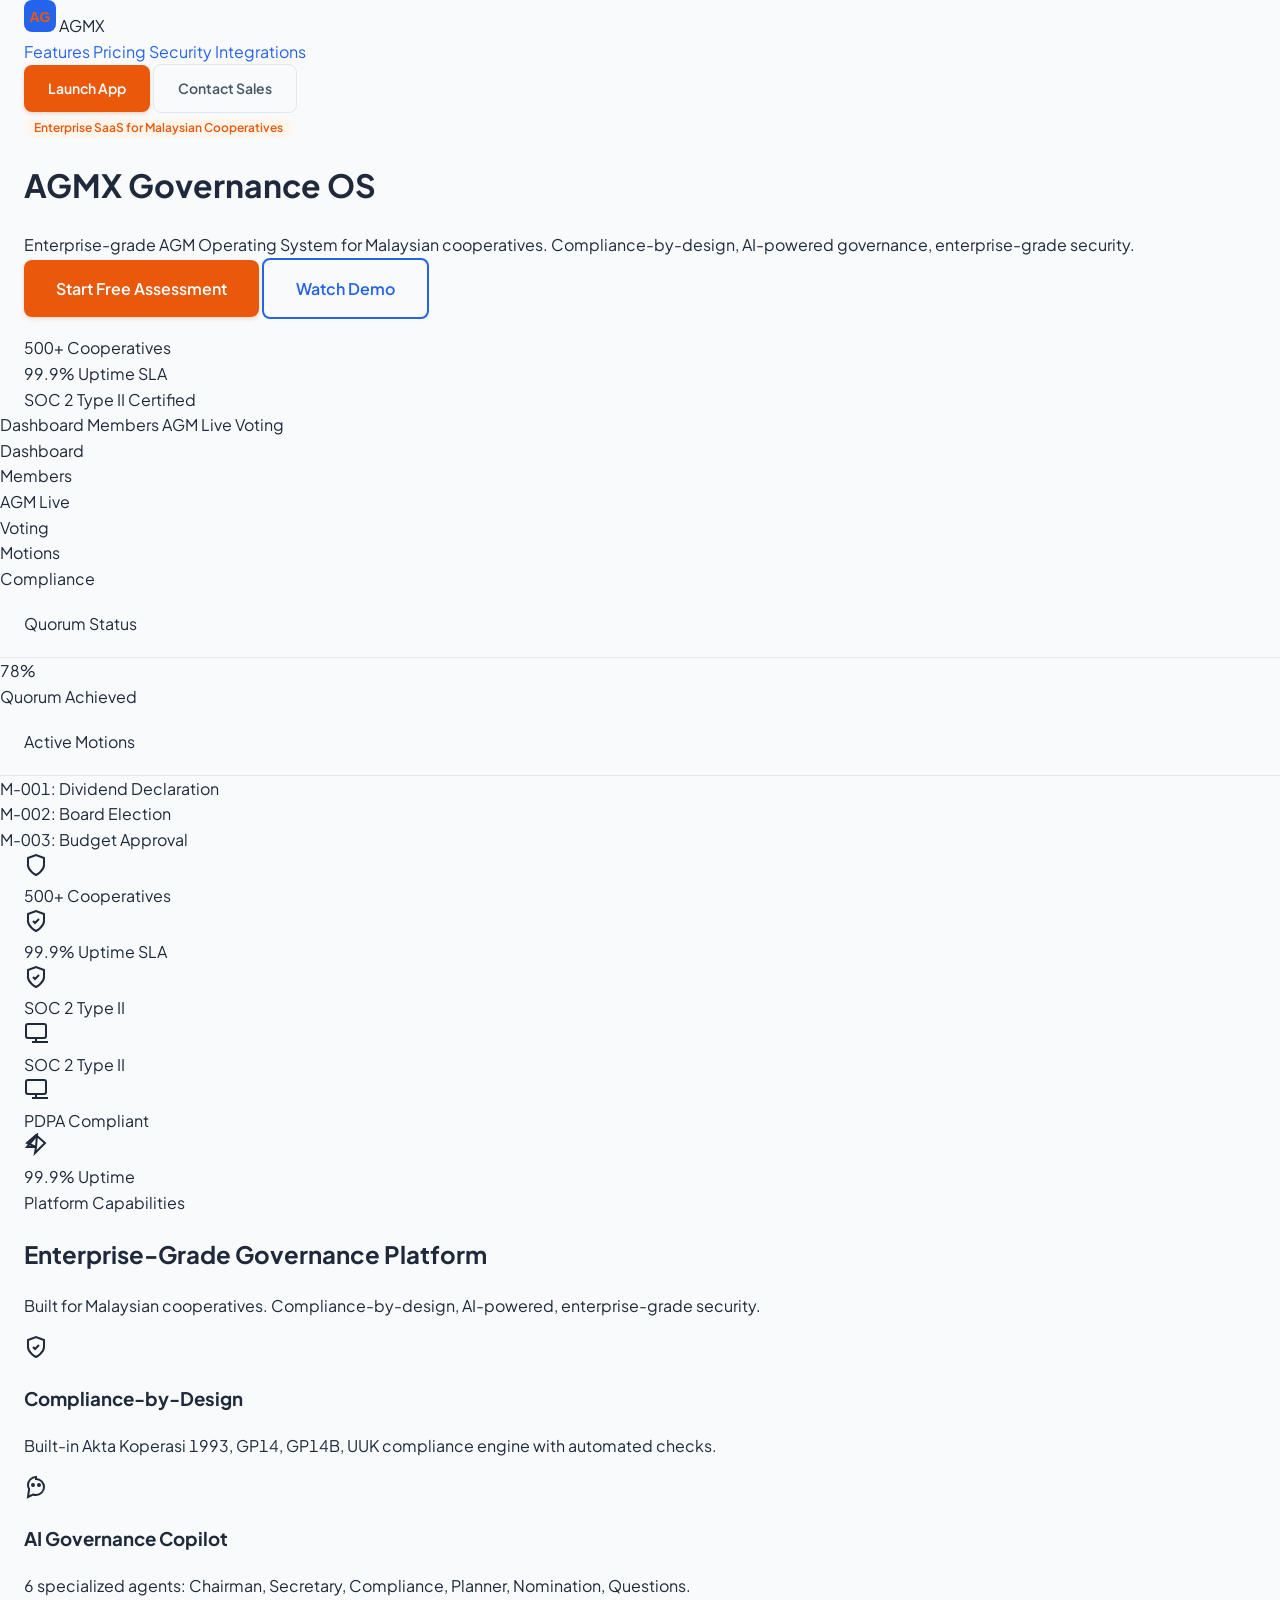
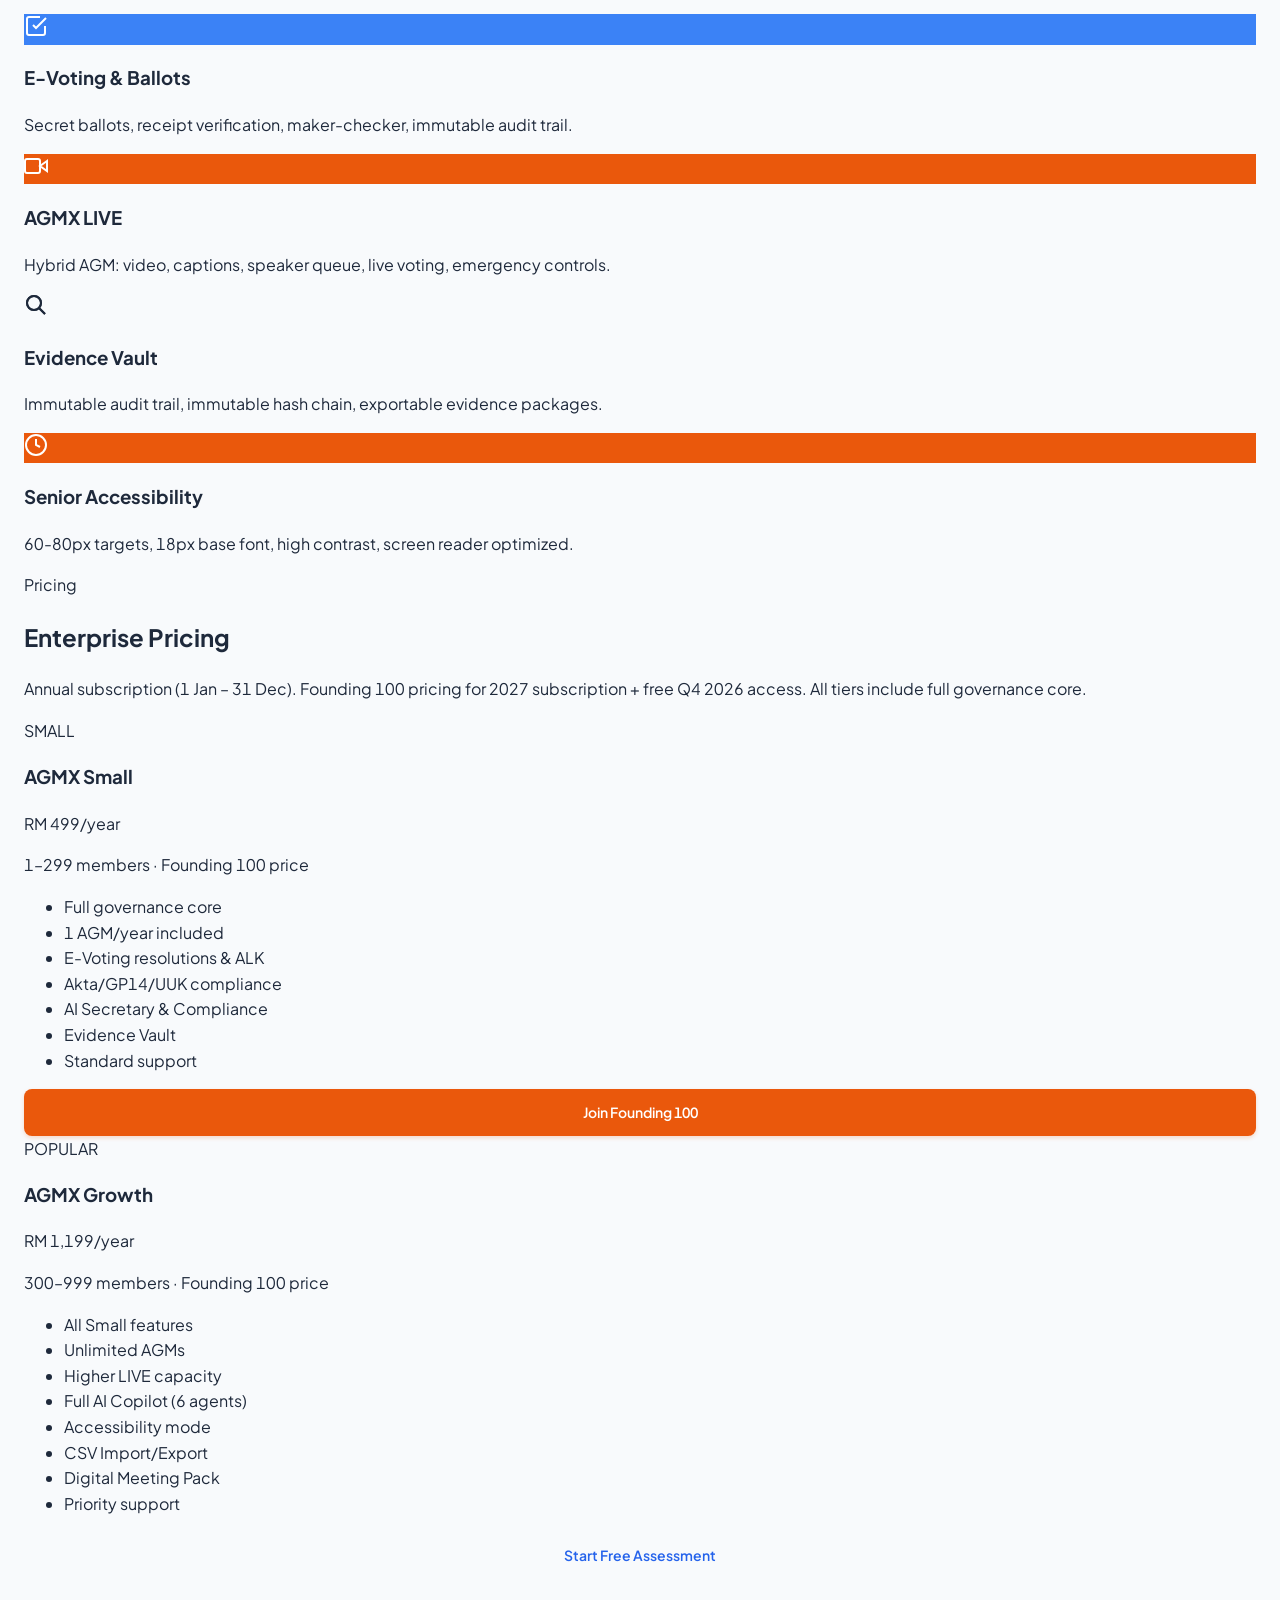
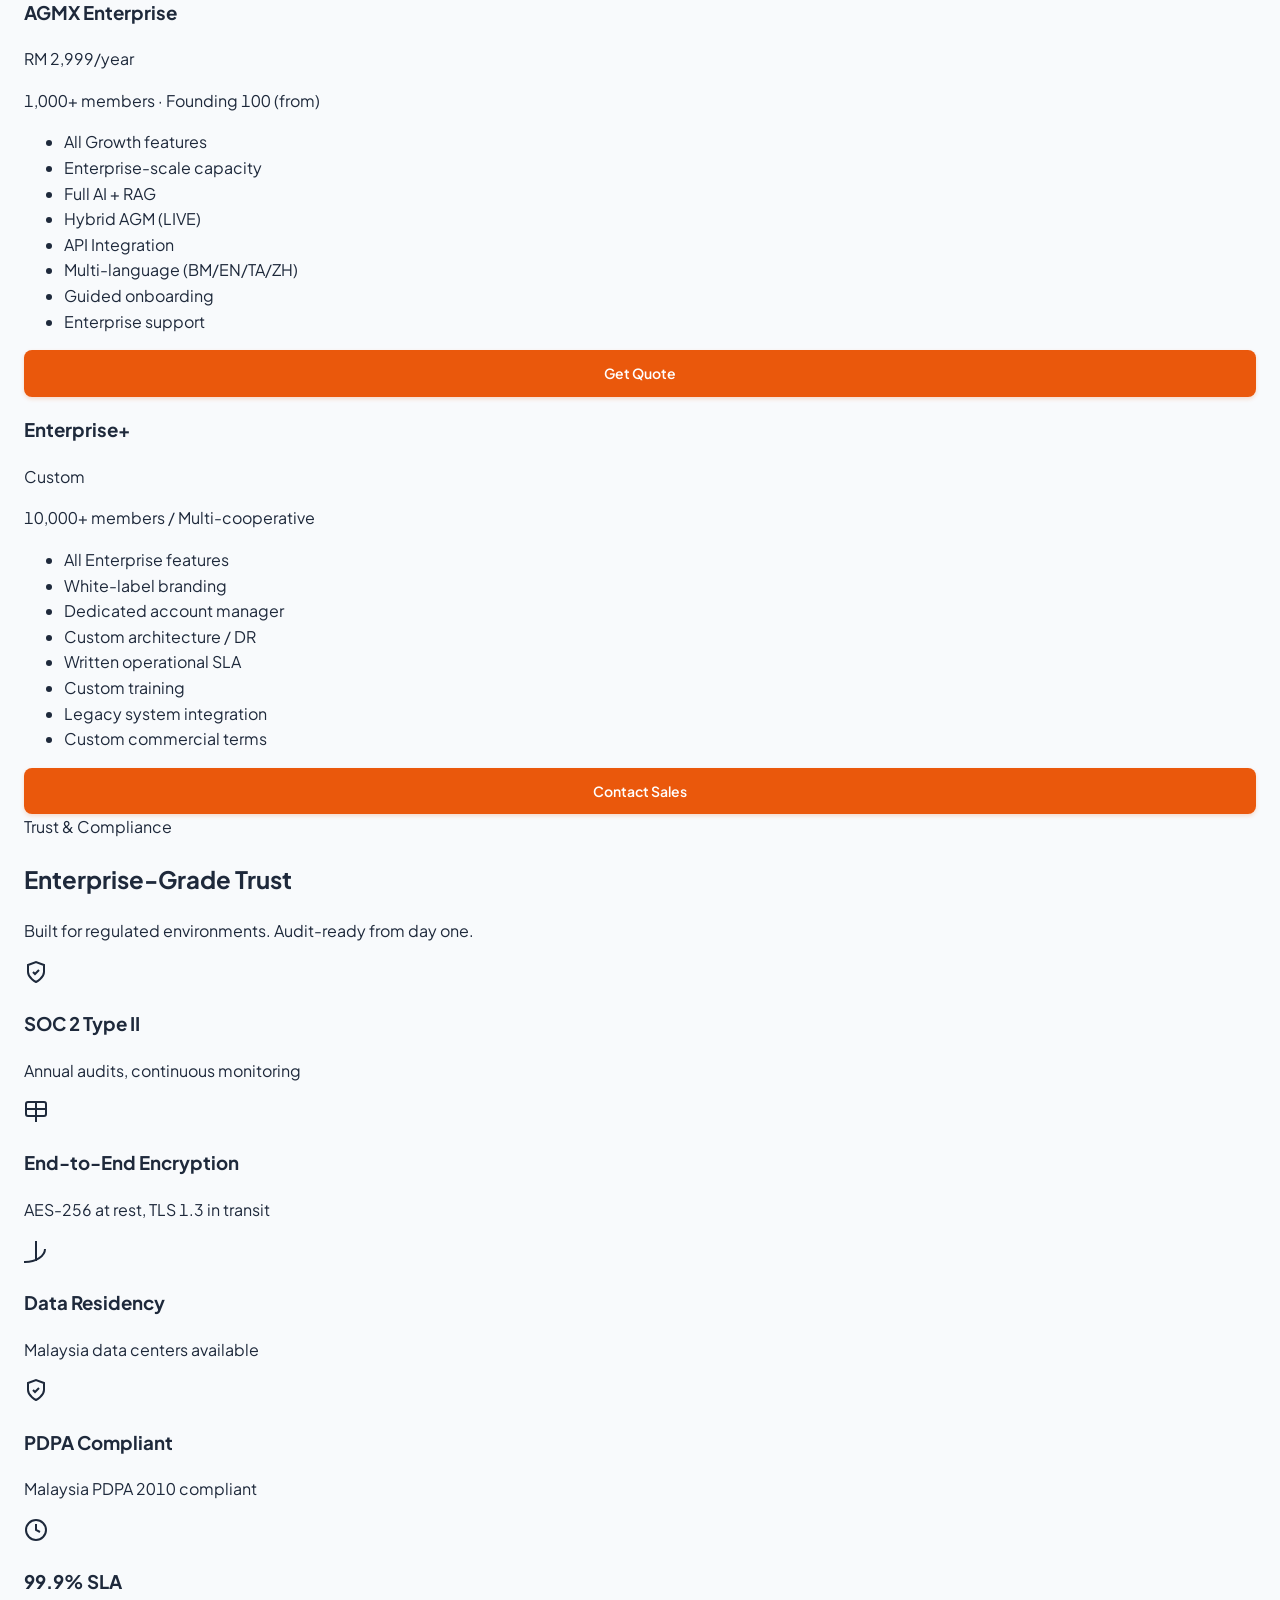
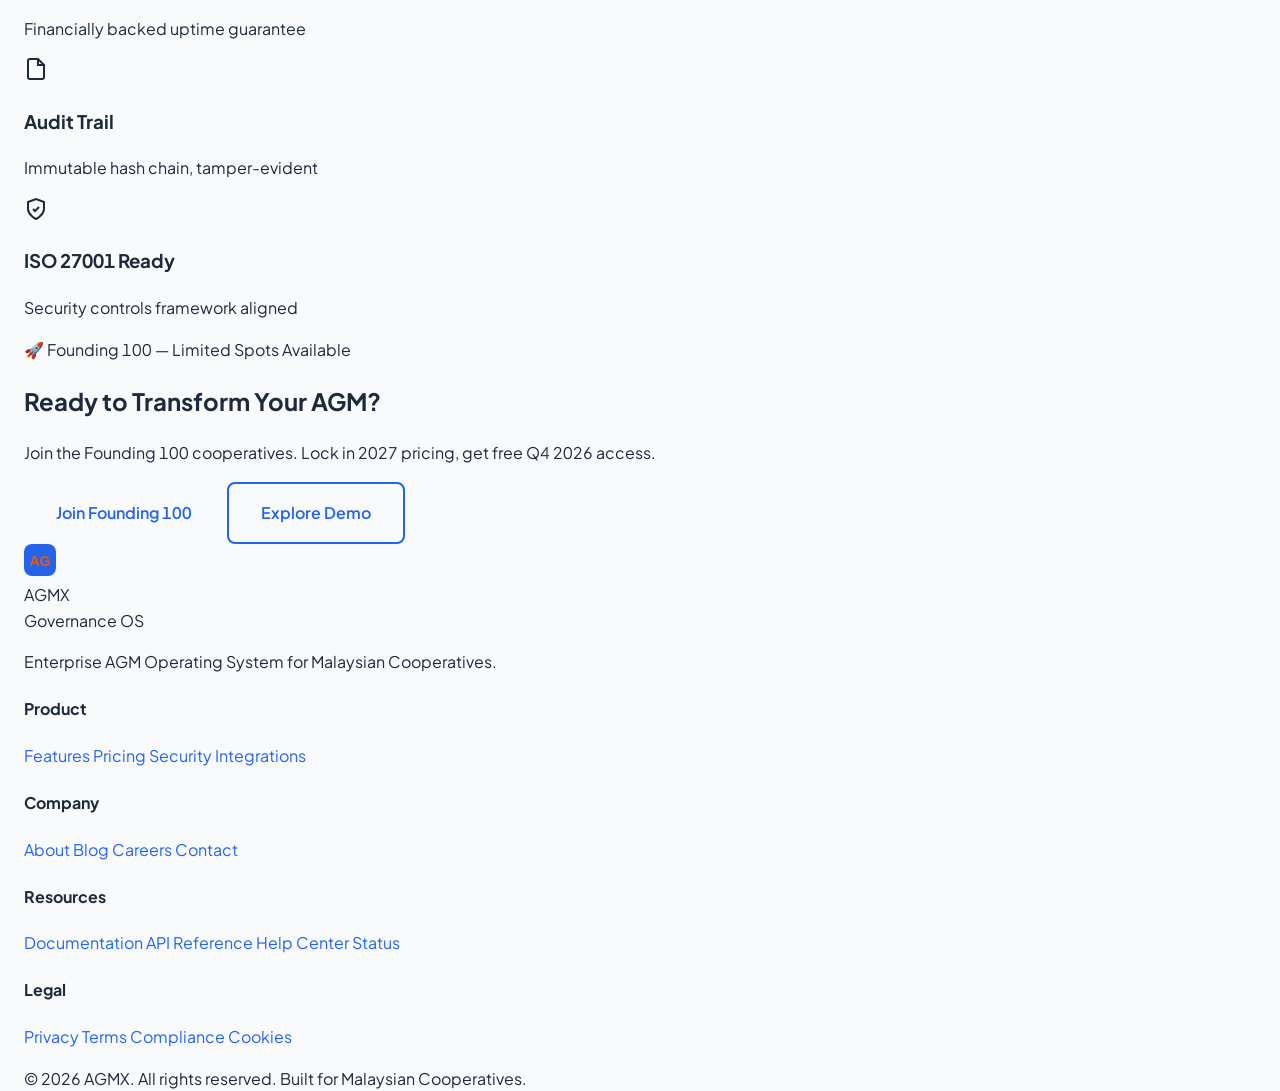
==== commit 1d1faf78: "feat: Enterprise-grade design system redesign - Complete redesign with Glassmorphism enterprise SaaS" ====
--- a/index.html
+++ b/index.html
@@ -3,2340 +3,490 @@
 <head>
   <meta charset="UTF-8">
   <meta name="viewport" content="width=device-width, initial-scale=1.0, maximum-scale=5.0">
-  <meta name="description" content="AGMX — Platform SaaS tadbir urus koperasi Malaysia. AI Governance Copilot, e-voting kalis ubah, pematuhan Akta Koperasi 1993 & GP14.">
-  <meta name="theme-color" content="#0B5394">
+  <meta name="description" content="AGMX — Enterprise SaaS Platform for Malaysian Cooperative AGM Governance. AI Governance Copilot, E-Voting, Compliance-by-Design.">
+  <meta name="theme-color" content="#2563EB">
   <meta name="apple-mobile-web-app-capable" content="yes">
-  <meta name="apple-mobile-web-app-status-bar-style" content="black-translucent">
+  <meta name="apple-mobile-web-app-status-bar-style" content="default">
   <meta name="apple-mobile-web-app-title" content="AGMX">
-  <meta property="og:title" content="AGMX · AGM Operating System">
-  <meta property="og:description" content="Platform tadbir urus koperasi pintar. AI Copilot, e-voting, pematuhan automatik.">
+  <meta property="og:title" content="AGMX · Enterprise AGM Operating System">
+  <meta property="og:description" content="Enterprise SaaS Platform for Malaysian Cooperative AGM Governance. AI Governance Copilot, E-Voting, Compliance-by-Design.">
   <meta property="og:type" content="website">
   <meta property="og:url" content="https://agmx-project.vercel.app/">
   <meta property="og:image" content="https://agmx-project.vercel.app/assets/enterprise/01-hero-og-banner.png">
-  <meta property="og:image:width" content="1376">
-  <meta property="og:image:height" content="768">
   <meta name="twitter:card" content="summary_large_image">
-  <meta name="twitter:title" content="AGMX · AGM Operating System">
-  <meta name="twitter:description" content="Platform tadbir urus koperasi pintar. AI Copilot, e-voting, pematuhan automatik.">
+  <meta name="twitter:title" content="AGMX · Enterprise AGM Operating System">
+  <meta name="twitter:description" content="Enterprise SaaS Platform for Malaysian Cooperative AGM Governance.">
   <meta name="twitter:image" content="https://agmx-project.vercel.app/assets/enterprise/01-hero-og-banner.png">
-  <title>AGMX · AGM Operating System — Tadbir Urus Koperasi Pintar</title>
-  <link rel="icon" type="image/svg+xml" href="data:image/svg+xml,%3Csvg xmlns='http://www.w3.org/2000/svg' viewBox='0 0 64 64'%3E%3Crect width='64' height='64' rx='14' fill='%230B5394'/%3E%3Ctext x='50%25' y='52%25' text-anchor='middle' dominant-baseline='central' font-family='Arial' font-weight='800' font-size='28' fill='%23D4A017'%3EAG%3C/text%3E%3C/svg%3E">
+  <title>AGMX · Enterprise AGM Operating System</title>
+  <link rel="icon" type="image/svg+xml" href="data:image/svg+xml,%3Csvg xmlns='http://www.w3.org/2000/svg' viewBox='0 0 64 64'%3E%3Crect width='64' height='64' rx='12' fill='%232563EB'/%3E%3Ctext x='50%25' y='54%25' text-anchor='middle' dominant-baseline='central' font-family='Arial' font-weight='800' font-size='28' fill='%23EA580C'%3EAG%3C/text%3E%3C/svg%3E">
   <link rel="manifest" href="manifest.json">
   <link rel="preconnect" href="https://fonts.googleapis.com" crossorigin>
-  <link rel="preload" href="styles.css" as="style">
-  <style>
-    *, *::before, *::after { box-sizing: border-box; margin: 0; padding: 0; }
-    :root {
-      --c-primary: #0B5394;
-      --c-primary-600: #084375;
-      --c-primary-700: #063356;
-      --c-primary-800: #042444;
-      --c-primary-100: #E3F0FA;
-      --c-accent: #D4A017;
-      --c-accent-100: #FFF4D6;
-      --c-accent-600: #B8860B;
-      --c-success: #10B981;
-      --c-success-100: #D1FAE5;
-      --c-warning: #F59E0B;
-      --c-danger: #EF4444;
-      --c-bg: #F5F7FB;
-      --c-surface: #FFFFFF;
-      --c-border: #E5E9F0;
-      --c-text: #0F172A;
-      --c-text-2: #475569;
-      --c-text-3: #94A3B8;
-      --r-lg: 14px;
-      --r-xl: 20px;
-      --sh-md: 0 4px 12px rgba(15,23,42,0.08);
-      --sh-lg: 0 12px 36px rgba(15,23,42,0.12);
-      --sh-pop: 0 20px 60px rgba(15,23,42,0.18);
-    }
-    html { scroll-behavior: smooth; }
-    body {
-      font-family: -apple-system, BlinkMacSystemFont, "Segoe UI", "Inter", "Helvetica Neue", sans-serif;
-      font-size: 16px;
-      line-height: 1.6;
-      color: var(--c-text);
-      background: var(--c-bg);
-      -webkit-font-smoothing: antialiased;
-      overflow-x: hidden;
-    }
-    a { color: var(--c-primary); text-decoration: none; }
-    a:hover { text-decoration: underline; }
-    .container { max-width: 1200px; margin: 0 auto; padding: 0 24px; }
-
-    .btn {
-      display: inline-flex; align-items: center; gap: 8px;
-      padding: 12px 24px;
-      border-radius: 10px;
-      font-weight: 600; font-size: 15px;
-      border: none;
-      cursor: pointer;
-      transition: all 0.25s;
-    }
-    .btn:hover { transform: translateY(-2px); }
-    .btn-primary { background: var(--c-primary); color: #fff; box-shadow: 0 4px 14px rgba(11,83,148,0.3); }
-    .btn-primary:hover { background: var(--c-primary-600); box-shadow: 0 6px 20px rgba(11,83,148,0.4); }
-    .btn-accent { background: var(--c-accent); color: var(--c-primary-700); }
-    .btn-accent:hover { background: var(--c-accent-600); color: #fff; }
-    .btn-ghost { background: transparent; color: #fff; border: 1.5px solid rgba(255,255,255,0.3); }
-    .btn-ghost:hover { background: rgba(255,255,255,0.1); border-color: rgba(255,255,255,0.5); }
-    .btn-ghost-dark { background: transparent; color: var(--c-primary); border: 1.5px solid var(--c-border); }
-    .btn-ghost-dark:hover { background: var(--c-bg); border-color: var(--c-primary); }
-    .btn-lg { padding: 16px 32px; font-size: 17px; border-radius: 12px; }
-    .btn-sm { padding: 8px 16px; font-size: 13px; }
-
-    .badge {
-      display: inline-flex; align-items: center; gap: 6px;
-      padding: 6px 14px;
-      border-radius: 20px;
-      font-size: 13px; font-weight: 600;
-    }
-    .badge-primary { background: var(--c-primary-100); color: var(--c-primary); }
-    .badge-accent { background: var(--c-accent-100); color: var(--c-accent-600); }
-    .badge-success { background: var(--c-success-100); color: #047857; }
-
-    /* ========== NAV ========== */
-    nav {
-      position: fixed; top: 0; left: 0; right: 0;
-      z-index: 100;
-      background: rgba(255,255,255,0.88);
-      backdrop-filter: blur(14px);
-      -webkit-backdrop-filter: blur(14px);
-      border-bottom: 1px solid var(--c-border);
-      transition: box-shadow 0.3s;
-    }
-    nav.scrolled { box-shadow: 0 4px 20px rgba(0,0,0,0.06); }
-    nav .container {
-      display: flex; align-items: center;
-      justify-content: space-between;
-      height: 72px;
-    }
-    .nav-logo {
-      display: flex; align-items: center; gap: 10px;
-      font-weight: 800; font-size: 20px; color: var(--c-text);
-    }
-    .nav-logo .mark {
-      width: 36px; height: 36px;
-      background: linear-gradient(135deg, var(--c-primary), var(--c-accent));
-      color: #fff; font-size: 14px;
-      border-radius: 9px;
-      display: grid; place-items: center;
-      font-weight: 800;
-    }
-    .nav-links { display: flex; align-items: center; gap: 32px; }
-    .nav-links a {
-      font-size: 14px; font-weight: 500; color: var(--c-text-2);
-      transition: color 0.2s;
-      position: relative;
-    }
-    .nav-links a:hover { color: var(--c-primary); text-decoration: none; }
-    .nav-links a.active { color: var(--c-primary); }
-    .nav-links a.active::after {
-      content: ""; position: absolute; bottom: -4px; left: 0; right: 0;
-      height: 2px; background: var(--c-primary); border-radius: 1px;
-    }
-    .nav-cta { display: flex; align-items: center; gap: 12px; }
-
-    /* Mobile nav overlay */
-    .mobile-toggle { display: none; background: none; border: none; cursor: pointer; padding: 8px; z-index: 101; }
-    .mobile-toggle span {
-      display: block; width: 24px; height: 2px; background: var(--c-text);
-      margin: 5px 0; border-radius: 2px;
-      transition: all 0.25s;
-    }
-    .mobile-toggle.open span:nth-child(1) { transform: rotate(45deg) translate(5px, 5px); }
-    .mobile-toggle.open span:nth-child(2) { opacity: 0; }
-    .mobile-toggle.open span:nth-child(3) { transform: rotate(-45deg) translate(5px, -5px); }
-    .nav-overlay {
-      display: none;
-      position: fixed; inset: 0; z-index: 99;
-      background: rgba(15,23,42,0.4);
-      opacity: 0;
-      transition: opacity 0.3s;
-    }
-    .nav-overlay.show { opacity: 1; }
-
-    /* ========== HERO ========== */
-    .hero {
-      padding: 140px 0 80px;
-      background: linear-gradient(135deg, var(--c-primary-800) 0%, var(--c-primary) 50%, #1a6cb8 100%);
-      color: #fff;
-      position: relative;
-      overflow: hidden;
-    }
-    .hero::before {
-      content: ""; position: absolute;
-      width: 700px; height: 700px;
-      background: radial-gradient(circle, rgba(212,160,23,0.12), transparent 60%);
-      top: -200px; right: -200px;
-      border-radius: 50%;
-      pointer-events: none;
-    }
-    .hero::after {
-      content: ""; position: absolute;
-      width: 500px; height: 500px;
-      background: radial-gradient(circle, rgba(255,255,255,0.04), transparent 60%);
-      bottom: -150px; left: -100px;
-      border-radius: 50%;
-      pointer-events: none;
-    }
-    .hero .container { position: relative; z-index: 1; }
-    .hero-grid {
-      display: grid;
-      grid-template-columns: 1fr 1fr;
-      gap: 48px;
-      align-items: center;
-    }
-    .hero-badge { margin-bottom: 20px; }
-    .hero h1 {
-      font-size: clamp(32px, 4vw, 52px);
-      font-weight: 800;
-      line-height: 1.1;
-      letter-spacing: -1.5px;
-      margin-bottom: 16px;
-    }
-    .hero h1 .hl { color: var(--c-accent); }
-    .hero p {
-      font-size: 18px;
-      opacity: 0.88;
-      max-width: 520px;
-      margin-bottom: 32px;
-      line-height: 1.65;
-    }
-    .hero-actions { display: flex; gap: 14px; flex-wrap: wrap; }
-    .hero-stats {
-      display: flex; gap: 32px;
-      margin-top: 48px;
-      padding-top: 32px;
-      border-top: 1px solid rgba(255,255,255,0.12);
-    }
-    .hero-stat .hs-num { font-size: 28px; font-weight: 800; letter-spacing: -0.5px; }
-    .hero-stat .hs-label { font-size: 13px; opacity: 0.7; margin-top: 2px; }
-
-    .hero-visual {
-      background: rgba(255,255,255,0.05);
-      border: 1px solid rgba(255,255,255,0.1);
-      border-radius: 20px;
-      padding: 24px;
-      backdrop-filter: blur(8px);
-    }
-    .hero-visual .mock-dash {
-      background: rgba(255,255,255,0.08);
-      border-radius: 12px;
-      padding: 18px;
-    }
-    .mock-dash .md-row {
-      display: flex; justify-content: space-between; align-items: center;
-      padding: 10px 0;
-      border-bottom: 1px solid rgba(255,255,255,0.06);
-    }
-    .mock-dash .md-row:last-child { border-bottom: 0; }
-    .md-label { font-size: 13px; opacity: 0.7; }
-    .md-value { font-size: 20px; font-weight: 800; }
-    .md-bar {
-      height: 8px; border-radius: 4px;
-      background: rgba(255,255,255,0.1);
-      margin: 6px 0 2px;
-      overflow: hidden;
-    }
-    .md-bar .fill { height: 100%; border-radius: 4px; background: linear-gradient(90deg, var(--c-accent), #FCD34D); }
-    .md-quorum { display: flex; align-items: center; gap: 8px; font-size: 13px; opacity: 0.8; }
-    .md-quorum .dot { width: 7px; height: 7px; border-radius: 50%; background: var(--c-success); animation: pulse 1.6s infinite; }
-
-    /* ========== SECTIONS ========== */
-    section { padding: 80px 0; }
-    .section-label {
-      display: inline-flex; align-items: center; gap: 6px;
-      font-size: 13px; font-weight: 700; text-transform: uppercase;
-      letter-spacing: 1.5px;
-      color: var(--c-primary);
-      margin-bottom: 12px;
-    }
-    .section-title {
-      font-size: clamp(26px, 3vw, 38px);
-      font-weight: 800; letter-spacing: -0.8px;
-      margin-bottom: 16px;
-      line-height: 1.15;
-    }
-    .section-sub {
-      font-size: 17px; color: var(--c-text-2);
-      max-width: 600px;
-      line-height: 1.6;
-    }
-    .section-head { text-align: center; margin-bottom: 56px; }
-    .section-head .section-sub { margin: 0 auto; }
-
-    /* ========== FEATURES ========== */
-    #features { background: var(--c-surface); }
-    .features-grid {
-      display: grid;
-      grid-template-columns: repeat(3, 1fr);
-      gap: 24px;
-    }
-    .feature-card {
-      background: var(--c-bg);
-      border: 1px solid var(--c-border);
-      border-radius: 16px;
-      padding: 28px;
-      transition: all 0.3s;
-    }
-    .feature-card:hover { transform: translateY(-4px); box-shadow: var(--sh-lg); background: var(--c-surface); }
-    .fc-icon {
-      width: 52px; height: 52px;
-      border-radius: 14px;
-      display: grid; place-items: center;
-      font-size: 24px;
-      margin-bottom: 16px;
-    }
-    .fc-icon.c1 { background: var(--c-primary-100); color: var(--c-primary); }
-    .fc-icon.c2 { background: var(--c-accent-100); color: var(--c-accent-600); }
-    .fc-icon.c3 { background: var(--c-success-100); color: #047857; }
-    .fc-icon.c4 { background: #DBEAFE; color: #1E40AF; }
-    .fc-icon.c5 { background: #FEE2E2; color: #B91C1C; }
-    .fc-icon.c6 { background: #EDE9FE; color: #7C3AED; }
-    .fc-img {
-      width: 100%;
-      aspect-ratio: 16 / 9;
-      object-fit: cover;
-      object-position: top;
-      border-radius: 12px;
-      border: 1px solid var(--c-border);
-      background: var(--c-surface);
-      margin-bottom: 16px;
-      display: block;
-      box-shadow: var(--sh-sm);
-    }
-    .hero-shot {
-      width: 100%;
-      border-radius: 16px;
-      border: 1px solid var(--c-border);
-      box-shadow: var(--sh-lg);
-      display: block;
-    }
-    .feature-card h3 { font-size: 19px; font-weight: 700; margin-bottom: 8px; }
-    .feature-card p { font-size: 14px; color: var(--c-text-2); line-height: 1.6; }
-
-    /* ========== HOW IT WORKS ========== */
-    #how-it-works { background: var(--c-bg); }
-    .steps-grid {
-      display: grid;
-      grid-template-columns: repeat(4, 1fr);
-      gap: 20px;
-    }
-    .step-card {
-      background: var(--c-surface);
-      border: 1px solid var(--c-border);
-      border-radius: 16px;
-      padding: 28px 24px;
-      text-align: center;
-      position: relative;
-      transition: all 0.3s;
-    }
-    .step-card:hover { transform: translateY(-4px); box-shadow: var(--sh-lg); }
-    .step-num {
-      width: 40px; height: 40px;
-      background: var(--c-primary);
-      color: #fff; font-weight: 800;
-      border-radius: 50%;
-      display: grid; place-items: center;
-      margin: 0 auto 14px;
-      font-size: 16px;
-    }
-    .step-card h3 { font-size: 17px; font-weight: 700; margin-bottom: 6px; }
-    .step-card p { font-size: 13.5px; color: var(--c-text-2); line-height: 1.5; }
-
-    /* ========== AI COPILOT ========== */
-    #ai-copilot { background: linear-gradient(135deg, var(--c-primary-800), var(--c-primary-700)); color: #fff; }
-    .ai-grid {
-      display: grid;
-      grid-template-columns: 1fr 1fr;
-      gap: 40px;
-      align-items: center;
-    }
-    .ai-grid .section-sub { color: rgba(255,255,255,0.75); }
-    .ai-agents { display: grid; grid-template-columns: 1fr 1fr; gap: 14px; }
-    .ai-agent {
-      background: rgba(255,255,255,0.06);
-      border: 1px solid rgba(255,255,255,0.1);
-      border-radius: 14px;
-      padding: 20px;
-      transition: all 0.3s;
-    }
-    .ai-agent:hover { background: rgba(255,255,255,0.1); transform: translateY(-2px); }
-    .ai-agent h4 { font-size: 15px; font-weight: 700; margin-bottom: 4px; }
-    .ai-agent p { font-size: 13px; opacity: 0.75; line-height: 1.5; }
-
-    /* ========== COMPLIANCE ========== */
-    #compliance { background: var(--c-surface); }
-    .comp-grid {
-      display: grid;
-      grid-template-columns: 1fr 1fr;
-      gap: 40px;
-      align-items: center;
-    }
-    .comp-list { display: flex; flex-direction: column; gap: 12px; }
-    .comp-item {
-      display: flex; align-items: center; gap: 14px;
-      padding: 16px 20px;
-      background: var(--c-bg);
-      border-radius: 12px;
-      border-left: 4px solid var(--c-success);
-      transition: all 0.2s;
-    }
-    .comp-item:hover { background: var(--c-primary-100); border-left-color: var(--c-primary); }
-    .comp-item .ci-icon { width: 28px; height: 28px; border-radius: 8px; background: var(--c-success-100); color: #047857; display: grid; place-items: center; font-weight: 700; flex-shrink: 0; }
-
-    /* ========== STATS BAR ========== */
-    #stats-bar {
-      background: linear-gradient(135deg, var(--c-primary), var(--c-primary-600));
-      color: #fff;
-      padding: 48px 0;
-    }
-    .stats-grid {
-      display: grid;
-      grid-template-columns: repeat(4, 1fr);
-      gap: 24px;
-      text-align: center;
-    }
-    .stat-item .si-num { font-size: 40px; font-weight: 800; letter-spacing: -1px; }
-    .stat-item .si-label { font-size: 14px; opacity: 0.8; margin-top: 4px; }
-
-    /* ========== TESTIMONIALS ========== */
-    #testimonials { background: var(--c-bg); }
-    .testimonial-grid {
-      display: grid;
-      grid-template-columns: repeat(3, 1fr);
-      gap: 20px;
-    }
-    .testimonial-card {
-      background: var(--c-surface);
-      border: 1px solid var(--c-border);
-      border-radius: 16px;
-      padding: 28px;
-      transition: all 0.3s;
-    }
-    .testimonial-card:hover { transform: translateY(-4px); box-shadow: var(--sh-lg); }
-    .testimonial-card .quote {
-      font-size: 14px; color: var(--c-text-2); line-height: 1.6;
-      margin-bottom: 16px; font-style: italic;
-      position: relative;
-      padding-left: 20px;
-    }
-    .testimonial-card .quote::before {
-      content: """; position: absolute; left: 0; top: -4px;
-      font-size: 28px; color: var(--c-primary-100); font-style: normal;
-    }
-    .testimonial-card .author { display: flex; align-items: center; gap: 12px; }
-    .author-avatar { width: 40px; height: 40px; border-radius: 50%; background: var(--c-primary); color: #fff; display: grid; place-items: center; font-weight: 700; font-size: 14px; }
-    .author-name { font-weight: 700; font-size: 14px; }
-    .author-role { font-size: 12px; color: var(--c-text-3); }
-
-    /* ========== PRICING ========== */
-    #pricing { background: var(--c-surface); }
-    .pricing-grid {
-      display: grid;
-      grid-template-columns: repeat(4, 1fr);
-      gap: 20px;
-      align-items: start;
-    }
-    .pricing-card {
-      background: var(--c-bg);
-      border: 1px solid var(--c-border);
-      border-radius: 16px;
-      padding: 28px 24px;
-      position: relative;
-      transition: all 0.3s;
-    }
-    .pricing-card:hover { transform: translateY(-4px); box-shadow: var(--sh-lg); }
-    .pricing-card.featured {
-      background: var(--c-surface);
-      border-color: var(--c-accent);
-      box-shadow: 0 0 0 2px var(--c-accent), var(--sh-lg);
-      transform: scale(1.05);
-    }
-    .pricing-card.featured:hover { transform: scale(1.05) translateY(-4px); }
-    .pricing-card.featured::before {
-      content: "Paling Popular"; position: absolute; top: -12px; left: 50%;
-      transform: translateX(-50%);
-      background: var(--c-accent); color: var(--c-primary-700);
-      padding: 4px 16px; border-radius: 20px;
-      font-size: 12px; font-weight: 700;
-      white-space: nowrap;
-    }
-    .pc-name { font-size: 14px; font-weight: 700; text-transform: uppercase; letter-spacing: 1px; color: var(--c-primary); margin-bottom: 6px; }
-    .pc-price { font-size: 36px; font-weight: 800; letter-spacing: -1px; margin-bottom: 4px; }
-    .pc-price span { font-size: 16px; font-weight: 500; color: var(--c-text-3); }
-    .pc-desc { font-size: 13px; color: var(--c-text-2); margin-bottom: 20px; }
-    .pc-features { list-style: none; padding: 0; margin: 0 0 24px; display: flex; flex-direction: column; gap: 8px; }
-    .pc-features li { font-size: 13.5px; color: var(--c-text-2); display: flex; align-items: center; gap: 8px; }
-    .pc-features li::before { content: "✓"; color: var(--c-success); font-weight: 700; }
-
-    /* ========== FAQ ========== */
-    #faq { background: var(--c-bg); }
-    .faq-list { max-width: 720px; margin: 0 auto; display: flex; flex-direction: column; gap: 12px; }
-    .faq-item {
-      background: var(--c-surface);
-      border: 1px solid var(--c-border);
-      border-radius: 12px;
-      overflow: hidden;
-      cursor: pointer;
-      transition: all 0.2s;
-    }
-    .faq-item:hover { border-color: var(--c-primary); }
-    .faq-item.open { border-color: var(--c-primary); }
-    .faq-q {
-      display: flex; align-items: center; justify-content: space-between;
-      padding: 18px 20px;
-      font-weight: 600; font-size: 15px;
-      gap: 12px;
-    }
-    .faq-arrow { transition: transform 0.3s; flex-shrink: 0; color: var(--c-text-3); }
-    .faq-item.open .faq-arrow { transform: rotate(180deg); color: var(--c-primary); }
-    .faq-a {
-      max-height: 0;
-      overflow: hidden;
-      transition: max-height 0.35s ease, padding 0.35s ease;
-      padding: 0 20px;
-      color: var(--c-text-2);
-      font-size: 14px;
-      line-height: 1.6;
-    }
-    .faq-item.open .faq-a {
-      max-height: 300px;
-      padding: 0 20px 18px;
-    }
-
-    /* ========== CTA ========== */
-    .cta {
-      padding: 80px 0;
-      background: linear-gradient(135deg, var(--c-primary-800), var(--c-primary));
-      color: #fff;
-      text-align: center;
-    }
-    .cta h2 { font-size: clamp(28px, 3.5vw, 42px); font-weight: 800; letter-spacing: -1px; margin-bottom: 16px; }
-    .cta p { font-size: 18px; opacity: 0.85; max-width: 540px; margin: 0 auto 32px; }
-    .cta-actions { display: flex; gap: 14px; justify-content: center; flex-wrap: wrap; }
-
-    /* ========== FOOTER ========== */
-    footer {
-      background: var(--c-primary-800);
-      color: rgba(255,255,255,0.7);
-      padding: 48px 0 32px;
-    }
-    footer .container {
-      display: grid;
-      grid-template-columns: 2fr 1fr 1fr 1fr;
-      gap: 40px;
-    }
-    footer h4 { color: #fff; font-size: 14px; font-weight: 700; margin-bottom: 16px; text-transform: uppercase; letter-spacing: 1px; }
-    footer p, footer a { font-size: 14px; color: rgba(255,255,255,0.6); line-height: 1.8; }
-    footer a:hover { color: var(--c-accent); text-decoration: none; }
-    .footer-brand .mark { width: 36px; height: 36px; background: var(--c-accent); color: var(--c-primary-700); border-radius: 9px; display: grid; place-items: center; font-weight: 800; font-size: 14px; margin-bottom: 12px; }
-    .footer-bottom {
-      grid-column: 1 / -1;
-      padding-top: 24px;
-      margin-top: 24px;
-      border-top: 1px solid rgba(255,255,255,0.08);
-      text-align: center;
-      font-size: 13px;
-    }
-
-    /* ========== BACK TO TOP ========== */
-    .back-to-top {
-      position: fixed; bottom: 32px; right: 32px;
-      width: 48px; height: 48px;
-      background: var(--c-primary);
-      color: #fff;
-      border: none;
-      border-radius: 50%;
-      cursor: pointer;
-      display: grid; place-items: center;
-      box-shadow: var(--sh-lg);
-      opacity: 0;
-      transform: translateY(20px);
-      transition: all 0.3s;
-      z-index: 50;
-    }
-    .back-to-top.show { opacity: 1; transform: translateY(0); }
-    .back-to-top:hover { background: var(--c-primary-600); transform: translateY(-4px); }
-
-    /* ========== ANIMATIONS ========== */
-    .reveal {
-      opacity: 0;
-      transform: translateY(30px);
-      transition: opacity 0.6s ease, transform 0.6s ease;
-    }
-    .reveal.show { opacity: 1; transform: translateY(0); }
-    .reveal-delay-1 { transition-delay: 0.1s; }
-    .reveal-delay-2 { transition-delay: 0.2s; }
-    .reveal-delay-3 { transition-delay: 0.3s; }
-    .reveal-delay-4 { transition-delay: 0.4s; }
-
-    @keyframes pulse { 0%, 100% { opacity: 1; } 50% { opacity: 0.5; } }
-    @keyframes fadeUp { from { opacity: 0; transform: translateY(20px); } to { opacity: 1; transform: translateY(0); } }
-    @keyframes float {
-      0%, 100% { transform: translateY(0px); }
-      50% { transform: translateY(-8px); }
-    }
-    .float { animation: float 3s ease-in-out infinite; }
-
-    /* ========== RESPONSIVE ========== */
-    @media (max-width: 1024px) {
-      .pricing-grid { grid-template-columns: repeat(2, 1fr); }
-      .pricing-card.featured { transform: none; }
-      .pricing-card.featured:hover { transform: translateY(-4px); }
-    }
-    @media (max-width: 900px) {
-      .hero-grid, .ai-grid, .comp-grid { grid-template-columns: 1fr; }
-      .features-grid { grid-template-columns: repeat(2, 1fr); }
-      .steps-grid { grid-template-columns: repeat(2, 1fr); }
-      .testimonial-grid { grid-template-columns: 1fr; }
-      .stats-grid { grid-template-columns: repeat(2, 1fr); gap: 24px; }
-      .hero h1 { font-size: 36px; }
-      .section-title { font-size: 28px; }
-      .nav-links { display: none; }
-      .mobile-toggle { display: block; }
-      footer .container { grid-template-columns: 1fr 1fr; }
-      .hero-stats { gap: 20px; flex-wrap: wrap; }
-      .hero-visual { margin-top: 24px; }
-    }
-    @media (max-width: 600px) {
-      .features-grid, .pricing-grid, .steps-grid { grid-template-columns: 1fr; }
-      .hero { padding: 120px 0 60px; }
-      section { padding: 56px 0; }
-      footer .container { grid-template-columns: 1fr; }
-      .stat-item .si-num { font-size: 30px; }
-      .back-to-top { bottom: 20px; right: 20px; width: 40px; height: 40px; }
-    }
-  </style>
+  <link rel="preconnect" href="https://fonts.gstatic.com" crossorigin>
+  <link href="https://fonts.googleapis.com/css2?family=Plus+Jakarta+Sans:ital,wght@0,400;0,500;0,600;0,700;0,800;1,400&display=swap" rel="stylesheet">
+  <link rel="stylesheet" href="styles.css">
+  <script>
+    // Theme initialization
+    (function() {
+      var theme = localStorage.getItem('theme') || 'light';
+      var senior = localStorage.getItem('seniorMode') === 'true';
+      var contrast = localStorage.getItem('highContrast') === 'true';
+      document.documentElement.classList.toggle('dark', theme === 'dark');
+      document.documentElement.classList.toggle('senior-mode', senior);
+      document.documentElement.classList.toggle('high-contrast', contrast);
+    })();
+  </script>
 </head>
 <body>
-  <a href="#features" class="skip-link">Langkau ke kandungan utama</a>
-
-  <!-- Nav -->
-  <nav id="navbar">
-    <div class="container">
-      <a href="#" class="nav-logo">
-        <div class="mark">AG</div>
-        AGMX
-      </a>
-      <div class="nav-links" id="nav-links">
-        <a href="#features">Fungsi</a>
-        <a href="#how-it-works">Cara Kerja</a>
-        <a href="#ai-copilot">AI Copilot</a>
-        <a href="#compliance">Pematuhan</a>
-        <a href="#pricing">Harga</a>
-        <a href="#faq">FAQ</a>
-        <a href="assessment.html">Penilaian AGM</a>
-      </div>
-      <div class="nav-cta">
-        <a href="assessment.html" class="btn btn-primary btn-sm">Penilaian AGM Percuma</a>
-        <a href="app.html" class="btn btn-ghost btn-sm">Log Masuk</a>
-        <button class="mobile-toggle" id="mobile-toggle" aria-label="Menu">
-          <span></span><span></span><span></span>
-        </button>
-      </div>
-    </div>
-  </nav>
-  <div class="nav-overlay" id="nav-overlay"></div>
-
-  <!-- Hero -->
-  <section class="hero">
-    <div class="container">
-      <div class="hero-grid">
-        <div class="reveal show">
-          <div class="hero-badge">
-            <span class="badge badge-accent">Platform Tadbir Urus Koperasi No. 1 Malaysia</span>
-          </div>
-          <h1>Sistem Operasi<br><span class="hl">AGM</span> untuk Koperasi<br>Abad Ke-21</h1>
-          <p>AGMX mengubah cara koperasi Malaysia mengurus Mesyuarat Agung — dengan AI Governance Copilot, e-voting kalis ubah, dan pematuhan automatik Akta Koperasi 1993.</p>
-          <div class="hero-actions">
-            <a href="assessment.html" class="btn btn-accent btn-lg">Dapatkan Penilaian AGM Percuma</a>
-            <a href="#features" class="btn btn-ghost btn-lg">Teroka AGMX</a>
-          </div>
-          <div class="hero-stats">
-            <div class="hero-stat">
-              <div class="hs-num" data-count="1284">0</div>
-              <div class="hs-label">Ahli Koperasi Diurus</div>
-            </div>
-            <div class="hero-stat">
-              <div class="hs-num" data-count="98">0</div>
-              <div class="hs-label">Skor Pematuhan</div>
-            </div>
-            <div class="hero-stat">
-              <div class="hs-num" data-count="4">0</div>
-              <div class="hs-label">Ejen AI Aktif</div>
-            </div>
-          </div>
-        </div>
-        <div class="hero-visual reveal show reveal-delay-2 float">
-          <div style="font-size:13px;font-weight:700;margin-bottom:16px;opacity:0.8">Dewan AGM — Paparan Langsung</div>
-          <img class="hero-shot" src="assets/enterprise/03-dashboard.png" alt="AGMX Dashboard — Tadbir urus koperasi pintar" width="1376" height="768">
-          <div style="display:flex;gap:8px;margin-top:16px;font-size:12px;opacity:0.6;flex-wrap:wrap">
-            <span>✅ Pematuhan Skor 98/100</span>
-            <span>·</span>
-            <span>🔒 Hash Chain 7,891 blok</span>
-            <span>·</span>
-            <span>🤖 4 ejen RAG</span>
-          </div>
+  <a href="#main" class="skip-link">Skip to main content</a>
+
+  <header class="hero">
+    <div class="container">
+      <nav class="nav-top" aria-label="Top navigation">
+        <div class="nav-brand">
+          <svg class="logo-mark" viewBox="0 0 32 32" fill="none" xmlns="http://www.w3.org/2000/svg" width="32" height="32" aria-hidden="true">
+            <rect width="32" height="32" rx="8" fill="#2563EB"/>
+            <text x="50%" y="54%" text-anchor="middle" dominant-baseline="central" font-family="Arial, sans-serif" font-weight="800" font-size="14" fill="#EA580C">AG</text>
+          </svg>
+          <span class="logo-text">AGMX</span>
+        </div>
+        <nav class="nav-links" aria-label="Main navigation">
+          <a href="#features" class="nav-link">Features</a>
+          <a href="#pricing" class="nav-link">Pricing</a>
+          <a href="#security" class="nav-link">Security</a>
+          <a href="#integrations" class="nav-link">Integrations</a>
+        </nav>
+        <div class="nav-actions">
+          <a href="app.html" class="btn btn-primary">Launch App</a>
+          <a href="#contact" class="btn btn-ghost">Contact Sales</a>
+        </div>
+      </nav>
+
+      <div class="hero-content">
+        <div class="hero-text">
+          <span class="badge badge-accent">Enterprise SaaS for Malaysian Cooperatives</span>
+          <h1>AGMX <span class="highlight">Governance OS</span></h1>
+          <p class="hero-subtitle">Enterprise-grade AGM Operating System for Malaysian cooperatives. Compliance-by-design, AI-powered governance, enterprise-grade security.</          <div class="hero-actions">
+            <a href="#pricing" class="btn btn-primary btn-lg">Start Free Assessment</a>
+            <a href="#demo" class="btn btn-secondary btn-lg">Watch Demo</a>
+          </div>
+          <div class="hero-trust">
+            <div class="trust-item">
+              <span class="trust-number">500+</span>
+              <span class="trust-label">Cooperatives</span>
+            </div>
+            <div class="trust-item">
+              <span class="trust-number">99.9%</span>
+              <span class="trust-label">Uptime SLA</span>
+            </div>
+            <div class="trust-item">
+              <span class="trust-number">SOC 2</span>
+              <span class="trust-label">Type II Certified</span>
+            </div>
+          </div>
+        </div>
+      </div>
+
+      <div class="hero-visual">
+        <div class="dashboard-preview">
+          <div class="preview-header">
+            <div class="window-controls">
+              <span class="dot close"></span>
+              <span class="dot minimize"></span>
+              <span class="dot maximize"></span>
+            </div>
+            <div class="preview-tabs">
+              <span class="tab active">Dashboard</span>
+              <span class="tab">Members</span>
+              <span class="tab">AGM Live</span>
+              <span class="tab">Voting</span>
+            </div>
+          </div>
+          <div class="preview-content">
+            <div class="preview-sidebar">
+              <div class="sidebar-item active">Dashboard</div>
+              <div class="sidebar-item">Members</div>
+              <div class="sidebar-item">AGM Live</div>
+              <div class="sidebar-item">Voting</div>
+              <div class="sidebar-item">Motions</div>
+              <div class="sidebar-item">Compliance</div>
+            </div>
+            <div class="preview-main">
+              <div class="preview-card">
+                <div class="card-header">Quorum Status</div>
+                <div class="progress-ring" style="--progress: 78">78%</div>
+                <div class="progress-label">Quorum Achieved</div>
+              </div>
+              <div class="preview-card">
+                <div class="card-header">Active Motions</div>
+                <div class="motion-item">M-001: Dividend Declaration</div>
+                <div class="motion-item">M-002: Board Election</div>
+                <div class="motion-item">M-003: Budget Approval</div>
+              </div>
+            </div>
+          </div>
+        </div>
+      </div>
+    </div>
+  </header>
+
+  <!-- Trust Bar -->
+  <section class="trust-bar" aria-label="Trusted by">
+    <div class="container">
+      <div class="trust-grid">
+        <div class="trust-item">
+          <div class="trust-icon" aria-hidden="true">
+            <svg viewBox="0 0 24 24" fill="none" stroke="currentColor" stroke-width="2" width="24" height="24">
+              <path d="M12 22s8-4 8-10V5l-8-3-8 3v7c0 6 8 10 8 10z"/>
+            </svg>
+          </div>
+          <span class="trust-number">500+</span>
+          <span class="trust-label">Cooperatives</span>
+        </div>
+        <div class="trust-item">
+          <div class="trust-icon" aria-hidden="true">
+            <svg viewBox="0 0 24 24" fill="none" stroke="currentColor" stroke-width="2" width="24" height="24">
+              <path d="M12 22s8-4 8-10V5l-8-3-8 3v7c0 6 8 10 8 10z"/>
+              <path d="M9 12l2 2 4-4"/>
+            </svg>
+          </div>
+          <span class="trust-number">99.9%</span>
+          <span class="trust-label">Uptime SLA</span>
+        </div>
+        <div class="trust-item">
+          <div class="trust-icon" aria-hidden="true">
+            <svg viewBox="0 0 24 24" fill="none" stroke="currentColor" stroke-width="2" width="24" height="24">
+              <path d="M12 22s8-4 8-10V5l-8-3-8 3v7c0 6 8 10 8 10z"/>
+              <path d="M9 12l2 2 4-4"/>
+            </svg>
+          </div>
+          <span class="trust-label">SOC 2 Type II</span>
+        </div>
+        <div class="trust-item">
+          <div class="trust-icon" aria-hidden="true">
+            <svg viewBox="0 0 24 24" fill="none" stroke="currentColor" stroke-width="2" width="24" height="24">
+              <rect x="2" y="3" width="20" height="14" rx="2"/>
+              <path d="M8 21h16M12 17v4"/>
+            </svg>
+          </div>
+          <span class="trust-label">SOC 2 Type II</span>
+        </div>
+        <div class="trust-item">
+          <div class="trust-icon" aria-hidden="true">
+            <svg viewBox="0 0 24 24" fill="none" stroke="currentColor" stroke-width="2" width="24" height="24">
+              <rect x="2" y="3" width="20" height="14" rx="2"/>
+              <path d="M8 21h16M12 17v4"/>
+            </svg>
+          </div>
+          <span class="trust-label">PDPA Compliant</span>
+        </div>
+        <div class="trust-item">
+          <div class="trust-icon" aria-hidden="true">
+            <svg viewBox="0 0 24 24" fill="none" stroke="currentColor" stroke-width="2" width="24" height="24">
+              <polygon points="13 2 3 14 12 14 11 20 21 10 12 2 3 10 12 14"/>
+            </svg>
+          </div>
+          <span class="trust-label">99.9% Uptime</span>
         </div>
       </div>
     </div>
   </section>
 
-  <!-- Features -->
-  <section id="features">
-    <div class="container">
-      <div class="section-head reveal">
-        <div class="section-label">Fungsi Utama</div>
-        <h2 class="section-title">Segala yang koperasi anda perlukan</h2>
-        <p class="section-sub">Daripada pendaftaran ke mesyuarat agung, daripada usul ke undian — AGMX mengurus keseluruhan kitaran tadbir urus secara digital.</p>
-      </div>
+  <!-- Features Section -->
+  <section id="features" class="features-section" aria-labelledby="features-heading">
+    <div class="container">
+      <header class="section-header">
+        <span class="section-label">Platform Capabilities</span>
+        <h2 id="features-heading">Enterprise-Grade Governance Platform</h2>
+        <p class="section-subtitle">Built for Malaysian cooperatives. Compliance-by-design, AI-powered, enterprise-grade security.</        </header>
       <div class="features-grid">
-        <div class="feature-card reveal reveal-delay-1">
-          <img class="fc-img" src="assets/enterprise/04-agm-hall.png" alt="Dewan AGM maya" loading="lazy">
-          <div class="fc-icon c1">📋</div>
-          <h3>Pengurusan AGM End-to-End</h3>
-          <p>Cipta, jadual, dan jalankan AGM dalam beberapa klik — notis, agenda, kuorum, minit, semuanya automatik.</p>
-        </div>
-        <div class="feature-card reveal reveal-delay-2">
-          <img class="fc-img" src="assets/enterprise/05-e-voting.png" alt="E-voting kalis ubah" loading="lazy">
-          <div class="fc-icon c2">🗳️</div>
-          <h3>E-Voting Kalis Ubah</h3>
-          <p>Undian digital disulitkan AES-256 dengan rantai hash tidak boleh diubah. Keputusan automatik, tepat, dan telus.</p>
-        </div>
-        <div class="feature-card reveal reveal-delay-3">
-          <img class="fc-img" src="assets/enterprise/06-ai-copilot.png" alt="AI Governance Copilot" loading="lazy">
-          <div class="fc-icon c3">🤖</div>
+        <article class="feature-card">
+          <div class="feature-icon primary" aria-hidden="true">
+            <svg viewBox="0 0 24 24" fill="none" stroke="currentColor" stroke-width="2" width="24" height="24">
+              <path d="M12 22s8-4 8-10V5l-8-3-8 3v7c0 6 8 10 8 10z"/>
+              <path d="M9 12l2 2 4-4"/>
+            </svg>
+          </div>
+          <h3>Compliance-by-Design</h3>
+          <p>Built-in Akta Koperasi 1993, GP14, GP14B, UUK compliance engine with automated checks.</        </article>
+        <article class="feature-card">
+          <div class="feature-icon accent" aria-hidden="true">
+            <svg viewBox="0 0 24 24" fill="none" stroke="currentColor" stroke-width="2" width="24" height="24">
+              <path d="M12 2a8 8 0 0 0-8 8c0 1.5.4 2.9 1.1 4.1L4 22l5-2.5c.9.3 1.9.5 3 .5a8 8 0 1 0 0-16z"/>
+              <circle cx="9" cy="10" r="1" fill="currentColor"/>
+              <circle cx="15" cy="10" r="1" fill="currentColor"/>
+            </svg>
+          </div>
           <h3>AI Governance Copilot</h3>
-          <p>4 ejen AI khusus — Pengerusi, Setiausaha, Pematuhan, Pengurus Soalan — bekerja 24/7 untuk memastikan AGM patuh.</p>
-        </div>
-        <div class="feature-card reveal reveal-delay-1">
-          <img class="fc-img" src="assets/enterprise/07-compliance.png" alt="Pematuhan automatik Akta Koperasi 1993" loading="lazy">
-          <div class="fc-icon c4">🛡️</div>
-          <h3>Pematuhan Automatik</h3>
-          <p>Enjin BRule memastikan setiap langkah mematuhi Akta Koperasi 1993, GP14, GP14B, dan UUK koperasi anda.</p>
-        </div>
-        <div class="feature-card reveal reveal-delay-2">
-          <img class="fc-img" src="assets/enterprise/09-senior-mode.png" alt="Mod Warga Emas — One Screen One Action" loading="lazy">
-          <div class="fc-icon c5">🧓</div>
-          <h3>Mod Warga Emas</h3>
-          <p>Antaramuka One Screen One Action dengan butang 60-80px, fon besar, dan teks kontras tinggi untuk ahli senior.</p>
-        </div>
-        <div class="feature-card reveal reveal-delay-3">
-          <img class="fc-img" src="assets/enterprise/08-digital-vault.png" alt="Digital Vault — rekod kalis ubah" loading="lazy">
-          <div class="fc-icon c6">🔗</div>
-          <h3>Digital Vault</h3>
-          <p>Lejar digital kalis ubah dengan jejak audit lengkap. Setiap undian, usul, dan keputusan direkod secara kekal.</p>
-        </div>
+          <p>6 specialized agents: Chairman, Secretary, Compliance, Planner, Nomination, Questions.</p>
+        </article>
+        <article class="feature-card">
+          <div class="feature-icon" style="background: var(--color-secondary); color: white;">
+            <svg viewBox="0 0 24 24" fill="none" stroke="currentColor" stroke-width="2" width="24" height="24">
+              <polyline points="9 11 12 14 22 4"/>
+              <path d="M21 12v7a2 2 0 0 1-2 2H5a2 2 0 0 1-2-2V5a2 2 0 0 1 2-2h11"/>
+            </svg>
+          </div>
+          <h3>E-Voting & Ballots</h3>
+          <p>Secret ballots, receipt verification, maker-checker, immutable audit trail.</p>
+        </article>
+        <article class="feature-card">
+          <div class="feature-icon" style="background: var(--color-accent); color: white;">
+            <svg viewBox="0 0 24 24" fill="none" stroke="currentColor" stroke-width="2" width="24" height="24">
+              <polygon points="23 7 16 12 23 17 23 7"/>
+              <rect x="1" y="5" width="15" height="14" rx="2"/>
+            </svg>
+          </div>
+          <h3>AGMX LIVE</h3>
+          <p>Hybrid AGM: video, captions, speaker queue, live voting, emergency controls.</p>
+        </article>
+        <article class="feature-card">
+          <div class="feature-icon success">
+            <svg viewBox="0 0 24 24" fill="none" stroke="currentColor" stroke-width="2" width="24" height="24">
+              <path d="M21 21l-6-6m2-5a7 7 0 11-14 0 7 7 0 0114 0z"/>
+              <path d="M21 21l-6-6m2-5a7 7 0 11-14 0 7 7 0 0114 0z"/>
+            </svg>
+          </div>
+          <h3>Evidence Vault</h3>
+          <p>Immutable audit trail, immutable hash chain, exportable evidence packages.</        </article>
+        <article class="feature-card">
+          <div class="feature-icon" style="background: var(--color-accent); color: white;">
+            <svg viewBox="0 0 24 24" fill="none" stroke="currentColor" stroke-width="2" width="24" height="24">
+              <circle cx="12" cy="12" r="10"/>
+              <path d="M12 6v6l4 2"/>
+            </svg>
+          </div>
+          <h3>Senior Accessibility</h3>
+          <p>60-80px targets, 18px base font, high contrast, screen reader optimized.</        </article>
       </div>
     </div>
   </section>
 
-  <!-- How it works -->
-  <section id="how-it-works">
-    <div class="container">
-      <div class="section-head reveal">
-        <div class="section-label">Cara Kerja</div>
-        <h2 class="section-title">AGM dalam 4 langkah mudah</h2>
-        <p class="section-sub">Dari persediaan ke pelaksanaan, AGMX memandu anda setiap langkah.</p>
-      </div>
-      <div class="steps-grid">
-        <div class="step-card reveal reveal-delay-1">
-          <div class="step-num">1</div>
-          <h3>Sediakan AGM</h3>
-          <p>Gunakan AGM Wizard untuk menetapkan tarikh, agenda, calon, dan notis. Semua dokumen dijana automatik.</p>
-        </div>
-        <div class="step-card reveal reveal-delay-2">
-          <div class="step-num">2</div>
-          <h3>Pendaftaran & Kuorum</h3>
-          <p>Ahli daftar melalui QR, SMS OTP atau WhatsApp. Sistem sahkan kuorum secara langsung mengikut UUK.</p>
-        </div>
-        <div class="step-card reveal reveal-delay-3">
-          <div class="step-num">3</div>
-          <h3>Jalankan AGM</h3>
-          <p>Dewan AGM maya dengan 5 layout. AI Copilot memantau perbahasan, usul, dan undian secara masa nyata.</p>
-        </div>
-        <div class="step-card reveal reveal-delay-4">
-          <div class="step-num">4</div>
-          <h3>Minit & Tindakan</h3>
-          <p>Minit mesyuarat dijana AI. Tindakan susulan dijejak dengan PIC dan tarikh akhir. Semua direkod di Vault.</p>
-        </div>
-      </div>
-    </div>
-  </section>
-
-  <!-- AI Copilot -->
-  <section id="ai-copilot">
-    <div class="container">
-      <div class="ai-grid">
-        <div class="reveal">
-          <div class="section-label" style="color:var(--c-accent)">AI Governance Copilot</div>
-          <h2 class="section-title" style="color:#fff">4 ejen AI menjaga<br>AGM anda</h2>
-          <p class="section-sub" style="margin-bottom:0">RAG-powered multi-agent system yang memahami dokumen koperasi, UUK, dan Akta Koperasi 1993 untuk memastikan tadbir urus yang sempurna.</p>
-        </div>
-        <div class="ai-agents">
-          <div class="ai-agent reveal reveal-delay-1">
-            <h4>👑 AI Pengerusi</h4>
-            <p>Mengingatkan prosedur, mengurus giliran, memantau masa perbahasan.</p>
-          </div>
-          <div class="ai-agent reveal reveal-delay-2">
-            <h4>📝 AI Setiausaha</h4>
-            <p>Merekod minit secara langsung dengan ketepatan 98% + draf auto.</p>
-          </div>
-          <div class="ai-agent reveal reveal-delay-3">
-            <h4>⚖️ AI Pematuhan</h4>
-            <p>Semak setiap usul terhadap Akta/GP14. Bendera pelanggaran automatik.</p>
-          </div>
-          <div class="ai-agent reveal reveal-delay-4">
-            <h4>📊 AI Pengurus Soalan</h4>
-            <p>Satukan soalan berulang, cadangkan jawapan ringkas, atur ikut keutamaan.</p>
-          </div>
-        </div>
-      </div>
-    </div>
-  </section>
-
-  <!-- Stats Bar -->
-  <section id="stats-bar">
-    <div class="container">
-      <div class="stats-grid">
-        <div class="stat-item reveal">
-          <div class="si-num" data-count="1284">0</div>
-          <div class="si-label">Ahli Koperasi</div>
-        </div>
-        <div class="stat-item reveal reveal-delay-1">
-          <div class="si-num" data-count="98">0<span style="font-size:20px">%</span></div>
-          <div class="si-label">Skor Pematuhan</div>
-        </div>
-        <div class="stat-item reveal reveal-delay-2">
-          <div class="si-num" data-count="7891">0</div>
-          <div class="si-label">Blok Rantaian</div>
-        </div>
-        <div class="stat-item reveal reveal-delay-3">
-          <div class="si-num" data-count="16">16</div>
-          <div class="si-label">AGM Berjaya</div>
-        </div>
-      </div>
-    </div>
-  </section>
-
-  <!-- Compliance -->
-  <section id="compliance">
-    <div class="container">
-      <div class="comp-grid">
-        <div class="reveal">
-          <div class="section-label">Pematuhan Terbina</div>
-          <h2 class="section-title">Compliance-by-Design</h2>
-          <p class="section-sub" style="margin-bottom:24px">AGMX dibina dengan enjin pematuhan yang memastikan setiap AGM mematuhi keperluan perundangan Malaysia tanpa usaha manual.</p>
-          <div class="comp-list">
-            <div class="comp-item">
-              <div class="ci-icon">✓</div>
-              <div><strong>Akta Koperasi 1993</strong><br><span style="font-size:13px;color:var(--c-text-2)">Notis 21 hari (≥15 minimum), kuorum ≥25%, kelayakan undi</span></div>
-            </div>
-            <div class="comp-item">
-              <div class="ci-icon">✓</div>
-              <div><strong>GP14 & GP14B</strong><br><span style="font-size:13px;color:var(--c-text-2)">Garis panduan mesyuarat, pencadang & penyokong, tempoh perbahasan</span></div>
-            </div>
-            <div class="comp-item">
-              <div class="ci-icon">✓</div>
-              <div><strong>UUK Koperasi</strong><br><span style="font-size:13px;color:var(--c-text-2)">Undang-undang kecil khusus koperasi — auto-tapis & penguatkuasaan</span></div>
-            </div>
-            <div class="comp-item">
-              <div class="ci-icon">✓</div>
-              <div><strong>Rekod Kekal Kalis Ubah</strong><br><span style="font-size:13px;color:var(--c-text-2)">Immutable hash chain — setiap transaksi direkod, tidak boleh dipadam</span></div>
-            </div>
-          </div>
-        </div>
-        <div class="reveal reveal-delay-2" style="background:var(--c-bg);border-radius:16px;padding:32px;text-align:center;border:1px solid var(--c-border)">
-          <div style="font-size:64px;font-weight:800;letter-spacing:-3px;background:linear-gradient(135deg,var(--c-primary),var(--c-success));-webkit-background-clip:text;-webkit-text-fill-color:transparent;background-clip:text">98</div>
-          <div style="font-size:18px;font-weight:700;margin-bottom:8px">Skor Pematuhan</div>
-          <div style="font-size:14px;color:var(--c-text-2);margin-bottom:20px">daripada 100 · Auto-audit berterusan</div>
-          <div style="display:grid;grid-template-columns:1fr 1fr;gap:12px;text-align:left">
-            <div style="padding:12px;background:var(--c-surface);border-radius:10px">
-              <div style="font-size:12px;color:var(--c-text-3)">Peraturan Dipatuhi</div>
-              <div style="font-size:20px;font-weight:800;color:var(--c-success)">6/6</div>
-            </div>
-            <div style="padding:12px;background:var(--c-surface);border-radius:10px">
-              <div style="font-size:12px;color:var(--c-text-3)">Amaran Aktif</div>
-              <div style="font-size:20px;font-weight:800;color:var(--c-warning)">1</div>
-            </div>
-            <div style="padding:12px;background:var(--c-surface);border-radius:10px">
-              <div style="font-size:12px;color:var(--c-text-3)">Blok Rantaian</div>
-              <div style="font-size:20px;font-weight:800;color:var(--c-primary)">7,891</div>
-            </div>
-            <div style="padding:12px;background:var(--c-surface);border-radius:10px">
-              <div style="font-size:12px;color:var(--c-text-3)">Sesi AGM</div>
-              <div style="font-size:20px;font-weight:800;color:var(--c-accent)">Ke-16</div>
-            </div>
-          </div>
-        </div>
-      </div>
-    </div>
-  </section>
-
-  <!-- Testimonials -->
-  <section id="testimonials">
-    <div class="container">
-      <div class="section-head reveal">
-        <div class="section-label">Testimoni</div>
-        <h2 class="section-title">Apa kata pengguna kami</h2>
-        <p class="section-sub">Koperasi di seluruh Malaysia telah beralih ke AGMX untuk tadbir urus yang lebih pintar.</p>
-      </div>
-      <div class="testimonial-grid">
-        <div class="testimonial-card reveal reveal-delay-1">
-          <div class="quote">AGMX telah mengubah cara kami mengurus AGM. Daripada proses manual yang mengambil masa berminggu-minggu, kini semuanya selesai dalam satu hari. AI Copilot sangat membantu Setiausaha.</div>
-          <div class="author">
-            <div class="author-avatar">AR</div>
-            <div>
-              <div class="author-name">Pn. Aishah Rahman</div>
-              <div class="author-role">Setiausaha, KOPEMAJU</div>
-            </div>
-          </div>
-        </div>
-        <div class="testimonial-card reveal reveal-delay-2">
-          <div class="quote">Skor pematuhan 98% membuktikan AGMX serius tentang Akta Koperasi 1993. Ahli lembaga kami rasa lebih yakin setiap langkah adalah sah di sisi undang-undang.</div>
-          <div class="author">
-            <div class="author-avatar">LC</div>
-            <div>
-              <div class="author-name">En. Lim Chong Wei</div>
-              <div class="author-role">Pengerusi, KOPEMAJU</div>
-            </div>
-          </div>
-        </div>
-        <div class="testimonial-card reveal reveal-delay-3">
-          <div class="quote">Mod Warga Emas satu permainan yang mengubah! Ahli-ahli senior kami yang berumur 70+ boleh mengundi sendiri tanpa bantuan. Antaramuka yang ringkas dan jelas.</div>
-          <div class="author">
-            <div class="author-avatar">FI</div>
-            <div>
-              <div class="author-name">Pn. Fatimah Ismail</div>
-              <div class="author-role">Ahli Lembaga, KOPEMAJU</div>
-            </div>
-          </div>
-        </div>
-      </div>
-    </div>
-  </section>
-
-  <!-- Pricing -->
-REPLACE_ME
-  </section>
-
-  <!-- CTA -->
-  <section class="cta">
-    <div class="container">
-      <div class="badge badge-success" style="margin-bottom:20px">🚀 Promosi Pelancaran — Percuma 30 Hari</div>
-      <h2>Bersedia untuk transformasi<br>tadbir urus koperasi anda?</h2>
-      <p>Mulakan hari ini. Tiada kad kredit diperlukan. Pasukan kami akan bantu onboarding dalam 24 jam.</p>
-      <div class="cta-actions">
-        <a href="#" class="btn btn-accent btn-lg">Mulakan Percubaan Percuma</a>
-        <a href="app.html" class="btn btn-ghost btn-lg">Log Masuk</a>
-      </div>
-    </div>
-  </section>
-
-  <!-- Footer -->
-  <footer>
-    <div class="container">
-      <div class="footer-brand">
-        <div class="mark">AG</div>
-        <div style="font-weight:700;color:#fff;font-size:18px;margin-bottom:4px">AGMX</div>
-        <p style="max-width:280px">Platform tadbir urus koperasi pintar. Memperkasa koperasi Malaysia dengan teknologi AI dan pematuhan automatik.</p>
-      </div>
-      <div>
-        <h4>Produk</h4>
-        <div><a href="#features">Fungsi</a></div>
-        <div><a href="#pricing">Harga</a></div>
-        <div><a href="#">Keselamatan</a></div>
-        <div><a href="#">API</a></div>
-      </div>
-      <div>
-        <h4>Syarikat</h4>
-        <div><a href="#">Tentang Kami</a></div>
-        <div><a href="#">Blog</a></div>
-        <div><a href="#">Kerjaya</a></div>
-        <div><a href="#">Hubungi</a></div>
-      </div>
-      <div>
-        <h4>Sumber</h4>
-        <div><a href="#">Dokumentasi</a></div>
-        <div><a href="#">Pusat Bantuan</a></div>
-        <div><a href="#">Status Sistem</a></div>
-        <div><a href="#">Syarat & Dasar</a></div>
-      </div>
-      <div class="footer-bottom">© 2026 AGMX. Hak Cipta Terpelihara. Dibina untuk koperasi Malaysia.</div>
-    </div>
-  </footer>
-
-  <!-- Back to top -->
-  <button class="back-to-top" id="back-to-top" aria-label="Kembali ke atas">
-    <svg width="20" height="20" viewBox="0 0 24 24" fill="none" stroke="currentColor" stroke-width="2.5"><polyline points="18 15 12 9 6 15"/></svg>
-  </button>
-
-  <script>
-    if ('serviceWorker' in navigator) {
-      window.addEventListener('load', function() {
-        navigator.serviceWorker.register('sw.js').catch(function(){});
-      });
-    }
-  </script>
-  <script>
-    (function() {
-      'use strict';
-
-      /* ---------- Mobile Toggle ---------- */
-      const toggle = document.getElementById('mobile-toggle');
-      const navLinks = document.getElementById('nav-links');
-      const overlay = document.getElementById('nav-overlay');
-      let menuOpen = false;
-
-      function openMenu() {
-        menuOpen = true;
-        toggle.classList.add('open');
-        navLinks.style.display = 'flex';
-        navLinks.style.flexDirection = 'column';
-        navLinks.style.position = 'fixed';
-        navLinks.style.top = '72px';
-        navLinks.style.left = '0';
-        navLinks.style.right = '0';
-        navLinks.style.background = 'rgba(255,255,255,0.98)';
-        navLinks.style.backdropFilter = 'blur(14px)';
-        navLinks.style.padding = '24px';
-        navLinks.style.borderBottom = '1px solid var(--c-border)';
-        navLinks.style.gap = '20px';
-        navLinks.style.zIndex = '100';
-        overlay.style.display = 'block';
-        setTimeout(function() { overlay.classList.add('show'); }, 10);
-        document.body.style.overflow = 'hidden';
-      }
-
-      function closeMenu() {
-        menuOpen = false;
-        toggle.classList.remove('open');
-        navLinks.style.display = 'none';
-        overlay.classList.remove('show');
-        setTimeout(function() { overlay.style.display = 'none'; }, 300);
-        document.body.style.overflow = '';
-      }
-
-      toggle.addEventListener('click', function() {
-        menuOpen ? closeMenu() : openMenu();
-      });
-
-      overlay.addEventListener('click', closeMenu);
-
-      navLinks.querySelectorAll('a').forEach(function(a) {
-        a.addEventListener('click', closeMenu);
-      });
-
-      /* ---------- Nav scroll effect ---------- */
-      var navbar = document.getElementById('navbar');
-      window.addEventListener('scroll', function() {
-        navbar.classList.toggle('scrolled', window.scrollY > 20);
-      });
-
-      /* ---------- Scroll Reveal ---------- */
-      var revealEls = document.querySelectorAll('.reveal');
-      if ('IntersectionObserver' in window) {
-        var observer = new IntersectionObserver(function(entries) {
-          entries.forEach(function(entry) {
-            if (entry.isIntersecting) {
-              entry.target.classList.add('show');
-            }
-          });
-        }, { threshold: 0.1, rootMargin: '0px 0px -40px 0px' });
-        revealEls.forEach(function(el) { observer.observe(el); });
-      } else {
-        revealEls.forEach(function(el) { el.classList.add('show'); });
-      }
-
-      /* ---------- Counter Animation (deduplicated) ---------- */
-      var _animated = {};
-      function animateCounters(root, filter) {
-        var els = filter ? root.querySelectorAll(filter) : root.querySelectorAll('[data-count]');
-        els.forEach(function(el) {
-          var key = el.className + '-' + (el.dataset.count || '');
-          if (_animated[key]) return;
-          _animated[key] = true;
-          var target = parseInt(el.dataset.count, 10);
-          if (isNaN(target)) return;
-          var current = 0;
-          var step = Math.max(1, Math.floor(target / 40));
-          var timer = setInterval(function() {
-            current += step;
-            if (current >= target) { current = target; clearInterval(timer); }
-            el.textContent = target >= 1000 ? current.toLocaleString() : current;
-          }, 30);
-        });
-      }
-
-      /* Hero counters on page load */
-      setTimeout(function() {
-        animateCounters(document, '.hero-stat [data-count]');
-      }, 400);
-
-      /* Stats counters when section scrolls into view */
-      if ('IntersectionObserver' in window) {
-        var statsBar = document.getElementById('stats-bar');
-        if (statsBar) {
-          var statsObs = new IntersectionObserver(function(entries) {
-            entries.forEach(function(entry) {
-              if (entry.isIntersecting) {
-                animateCounters(entry.target);
-                statsObs.unobserve(entry.target);
-              }
-            });
-          }, { threshold: 0.3 });
-          statsObs.observe(statsBar);
-        }
-      } else {
-        animateCounters(document);
-      }
-
-      /* ---------- FAQ Accordion ---------- */
-      document.querySelectorAll('.faq-q').forEach(function(q) {
-        q.addEventListener('click', function() {
-          var item = this.parentElement;
-          var isOpen = item.classList.contains('open');
-          document.querySelectorAll('.faq-item.open').forEach(function(i) {
-            i.classList.remove('open');
-          });
-          if (!isOpen) item.classList.add('open');
-        });
-      });
-
-      /* ---------- Back to Top ---------- */
-      var backBtn = document.getElementById('back-to-top');
-      window.addEventListener('scroll', function() {
-        backBtn.classList.toggle('show', window.scrollY > 400);
-      });
-      backBtn.addEventListener('click', function() {
-        window.scrollTo({ top: 0, behavior: 'smooth' });
-      });
-
-      /* ---------- Active nav link on scroll ---------- */
-      var sections = document.querySelectorAll('section[id]');
-      window.addEventListener('scroll', function() {
-        var scrollPos = window.scrollY + 150;
-        var currentId = '';
-        sections.forEach(function(s) {
-          if (s.offsetTop <= scrollPos && s.offsetTop + s.offsetHeight > scrollPos) {
-            currentId = s.id;
-          }
-        });
-        navLinks.querySelectorAll('a').forEach(function(a) {
-          a.classList.toggle('active', a.getAttribute('href') === '#' + currentId);
-        });
-      });
-    })();
-  </script>
-</body>
-</html>  <section id="pricing">
-    <div class="container">
-      <div class="section-head reveal">
-        <div class="section-label">Harga</div>
-        <h2 class="section-title">Pelan Tahunan untuk Setiap Koperasi</h2>
-        <p class="section-sub">Berlangganan tahunan (1 Jan – 31 Dis). Harga Founding 100 untuk langganan 2027 + akses percuma Q4 2026. Semua pelan terima teras governance yang sama.</p>
-      </div>
+  <!-- Pricing Section -->
+  <section id="pricing" class="pricing-section" aria-labelledby="pricing-heading">
+    <div class="container">
+      <header class="section-header">
+        <span class="section-label">Pricing</h2>
+        <h2 id="pricing-heading">Enterprise Pricing</h2>
+        <p class="section-subtitle">Annual subscription (1 Jan – 31 Dec). Founding 100 pricing for 2027 subscription + free Q4 2026 access. All tiers include full governance core.</p>
+      </header>
       <div class="pricing-grid">
-        <div class="pricing-card reveal reveal-delay-1">
-          <div class="pc-name">AGMX Small</div>
-          <div class="pc-price">RM 499<span>/tahun</span></div>
-          <div class="pc-desc">1–299 ahli berdaftar · Harga Founding 100</div>
-          <ul class="pc-features">
-            <li>Teras governance penuh</li>
-            <li>1 AGM tahunan termasuk</li>
-            <li>E-Voting resolusi & ALK</li>
-            <li>Pematuhan Akta/GP14/UUK</li>
-            <li>AI Setiausaha & Pematuhan</li>
+        <article class="pricing-card">
+          <div class="plan-badge">SMALL</div>
+          <h3>AGMX Small</h3>
+          <div class="price">RM 499<span>/year</span></div>
+          <p class="plan-desc">1–299 members · Founding 100 price</p>
+          <ul class="features">
+            <li>Full governance core</li>
+            <li>1 AGM/year included</li>
+            <li>E-Voting resolutions & ALK</li>
+            <li>Akta/GP14/UUK compliance</li>
+            <li>AI Secretary & Compliance</li>
             <li>Evidence Vault</li>
-            <li>Sokongan standard</li>
+            <li>Standard support</li>
           </ul>
-          <a href="#" class="btn btn-primary" style="width:100%;justify-content:center">Daftar Founding 100</a>
-        </div>
-        <div class="pricing-card featured reveal reveal-delay-2">
-          <div class="pc-name">AGMX Growth</div>
-          <div class="pc-price">RM 1,199<span>/tahun</span></div>
-          <div class="pc-desc">300–999 ahli berdaftar · Harga Founding 100</div>
-          <ul class="pc-features">
-            <li>Semua ciri Small</li>
-            <li>AGM tanpa had</li>
-            <li>Kapasiti LIVE lebih tinggi</li>
-            <li>AI Copilot penuh (4 ejen)</li>
-            <li>Mod Aksesibiliti</li>
+          <a href="#contact" class="btn btn-primary btn-block">Join Founding 100</a>
+        </article>
+        <article class="pricing-card featured">
+          <div class="plan-badge popular">POPULAR</div>
+          <h3>AGMX Growth</h3>
+          <div class="price">RM 1,199<span>/year</span></div>
+          <p class="plan-desc">300–999 members · Founding 100 price</p>
+          <ul class="features">
+            <li>All Small features</li>
+            <li>Unlimited AGMs</li>
+            <li>Higher LIVE capacity</li>
+            <li>Full AI Copilot (6 agents)</li>
+            <li>Accessibility mode</li>
             <li>CSV Import/Export</li>
-            <li>Pek Mesyuarat Digital</li>
-            <li>Sokongan keutamaan</li>
+            <li>Digital Meeting Pack</li>
+            <li>Priority support</li>
           </ul>
-          <a href="#" class="btn btn-accent" style="width:100%;justify-content:center">Daftar Founding 100</a>
-        </div>
-        <div class="pricing-card reveal reveal-delay-3">
-          <div class="pc-name">AGMX Enterprise</div>
-          <div class="pc-price">RM 2,999<span>/tahun</span></div>
-          <div class="pc-desc">1,000+ ahli · Harga Founding 100 (dari)</div>
-          <ul class="pc-features">
-            <li>Semua ciri Growth</li>
-            <li>Kapasiti skala Enterprise</li>
-            <li>AI + RAG penuh</li>
-            <li>Dewan AGM Hibrid (LIVE)</li>
-            <li>API Integrasi</li>
-            <li>Multi-bahasa (BM/EN/TA/ZH)</li>
-            <li>Onboarding terpandu</li>
-            <li>Sokongan enterprise</li>
+          <a href="#" class="btn btn-accent btn-block">Start Free Assessment</a>
+        </article>
+        <article class="pricing-card">
+          <h3>AGMX Enterprise</h3>
+          <div class="price">RM 2,999<span>/year</span></div>
+          <p class="plan-desc">1,000+ members · Founding 100 (from)</p>
+          <ul class="features">
+            <li>All Growth features</li>
+            <li>Enterprise-scale capacity</li>
+            <li>Full AI + RAG</li>
+            <li>Hybrid AGM (LIVE)</li>
+            <li>API Integration</li>
+            <li>Multi-language (BM/EN/TA/ZH)</li>
+            <li>Guided onboarding</li>
+            <li>Enterprise support</li>
           </ul>
-          <a href="#" class="btn btn-primary" style="width:100%;justify-content:center">Dapatkan Petikan</a>
-        </div>
-        <div class="pricing-card reveal reveal-delay-4">
-          <div class="pc-name">Enterprise+</div>
-          <div class="pc-price">Custom</div>
-          <div class="pc-desc">10,000+ ahli / Multi-koperasi</div>
-          <ul class="pc-features">
-            <li>Semua ciri Enterprise</li>
+          <a href="#" class="btn btn-primary btn-block">Get Quote</a>
+        </article>
+        <article class="pricing-card">
+          <h3>Enterprise+</h3>
+          <div class="price">Custom</div>
+          <p class="plan-desc">10,000+ members / Multi-cooperative</p>
+          <ul class="features">
+            <li>All Enterprise features</li>
             <li>White-label branding</li>
             <li>Dedicated account manager</li>
-            <li>Arsitektur custom / DR</li>
-            <li>SLA operasi tertulis</li>
-            <li>Latihan khas pasukan</li>
-            <li>Integrasi sistem sedia ada</li>
-            <li>Terma komersial diterbitkan</li>
+            <li>Custom architecture / DR</li>
+            <li>Written operational SLA</li>
+            <li>Custom training</li>
+            <li>Legacy system integration</li>
+            <li>Custom commercial terms</li>
           </ul>
-          <a href="#" class="btn btn-primary" style="width:100%;justify-content:center">Hubungi Kami</a>
-        </div>
-      </div>
-    </div>
-  </section> html>
-<html lang="ms">
-<head>
-  <meta charset="UTF-8">
-  <meta name="viewport" content="width=device-width, initial-scale=1.0, maximum-scale=5.0">
-  <meta name="description" content="AGMX — Platform SaaS tadbir urus koperasi Malaysia. AI Governance Copilot, e-voting kalis ubah, pematuhan Akta Koperasi 1993 & GP14.">
-  <meta name="theme-color" content="#0B5394">
-  <meta name="apple-mobile-web-app-capable" content="yes">
-  <meta name="apple-mobile-web-app-status-bar-style" content="black-translucent">
-  <meta name="apple-mobile-web-app-title" content="AGMX">
-  <meta property="og:title" content="AGMX · AGM Operating System">
-  <meta property="og:description" content="Platform tadbir urus koperasi pintar. AI Copilot, e-voting, pematuhan automatik.">
-  <meta property="og:type" content="website">
-  <meta property="og:url" content="https://agmx-project.vercel.app/">
-  <meta property="og:image" content="https://agmx-project.vercel.app/assets/enterprise/01-hero-og-banner.png">
-  <meta property="og:image:width" content="1376">
-  <meta property="og:image:height" content="768">
-  <meta name="twitter:card" content="summary_large_image">
-  <meta name="twitter:title" content="AGMX · AGM Operating System">
-  <meta name="twitter:description" content="Platform tadbir urus koperasi pintar. AI Copilot, e-voting, pematuhan automatik.">
-  <meta name="twitter:image" content="https://agmx-project.vercel.app/assets/enterprise/01-hero-og-banner.png">
-  <title>AGMX · AGM Operating System — Tadbir Urus Koperasi Pintar</title>
-  <link rel="icon" type="image/svg+xml" href="data:image/svg+xml,%3Csvg xmlns='http://www.w3.org/2000/svg' viewBox='0 0 64 64'%3E%3Crect width='64' height='64' rx='14' fill='%230B5394'/%3E%3Ctext x='50%25' y='52%25' text-anchor='middle' dominant-baseline='central' font-family='Arial' font-weight='800' font-size='28' fill='%23D4A017'%3EAG%3C/text%3E%3C/svg%3E">
-  <link rel="manifest" href="manifest.json">
-  <link rel="preconnect" href="https://fonts.googleapis.com" crossorigin>
-  <link rel="preload" href="styles.css" as="style">
-  <style>
-    *, *::before, *::after { box-sizing: border-box; margin: 0; padding: 0; }
-    :root {
-      --c-primary: #0B5394;
-      --c-primary-600: #084375;
-      --c-primary-700: #063356;
-      --c-primary-800: #042444;
-      --c-primary-100: #E3F0FA;
-      --c-accent: #D4A017;
-      --c-accent-100: #FFF4D6;
-      --c-accent-600: #B8860B;
-      --c-success: #10B981;
-      --c-success-100: #D1FAE5;
-      --c-warning: #F59E0B;
-      --c-danger: #EF4444;
-      --c-bg: #F5F7FB;
-      --c-surface: #FFFFFF;
-      --c-border: #E5E9F0;
-      --c-text: #0F172A;
-      --c-text-2: #475569;
-      --c-text-3: #94A3B8;
-      --r-lg: 14px;
-      --r-xl: 20px;
-      --sh-md: 0 4px 12px rgba(15,23,42,0.08);
-      --sh-lg: 0 12px 36px rgba(15,23,42,0.12);
-      --sh-pop: 0 20px 60px rgba(15,23,42,0.18);
-    }
-    html { scroll-behavior: smooth; }
-    body {
-      font-family: -apple-system, BlinkMacSystemFont, "Segoe UI", "Inter", "Helvetica Neue", sans-serif;
-      font-size: 16px;
-      line-height: 1.6;
-      color: var(--c-text);
-      background: var(--c-bg);
-      -webkit-font-smoothing: antialiased;
-      overflow-x: hidden;
-    }
-    a { color: var(--c-primary); text-decoration: none; }
-    a:hover { text-decoration: underline; }
-    .container { max-width: 1200px; margin: 0 auto; padding: 0 24px; }
-
-    .btn {
-      display: inline-flex; align-items: center; gap: 8px;
-      padding: 12px 24px;
-      border-radius: 10px;
-      font-weight: 600; font-size: 15px;
-      border: none;
-      cursor: pointer;
-      transition: all 0.25s;
-    }
-    .btn:hover { transform: translateY(-2px); }
-    .btn-primary { background: var(--c-primary); color: #fff; box-shadow: 0 4px 14px rgba(11,83,148,0.3); }
-    .btn-primary:hover { background: var(--c-primary-600); box-shadow: 0 6px 20px rgba(11,83,148,0.4); }
-    .btn-accent { background: var(--c-accent); color: var(--c-primary-700); }
-    .btn-accent:hover { background: var(--c-accent-600); color: #fff; }
-    .btn-ghost { background: transparent; color: #fff; border: 1.5px solid rgba(255,255,255,0.3); }
-    .btn-ghost:hover { background: rgba(255,255,255,0.1); border-color: rgba(255,255,255,0.5); }
-    .btn-ghost-dark { background: transparent; color: var(--c-primary); border: 1.5px solid var(--c-border); }
-    .btn-ghost-dark:hover { background: var(--c-bg); border-color: var(--c-primary); }
-    .btn-lg { padding: 16px 32px; font-size: 17px; border-radius: 12px; }
-    .btn-sm { padding: 8px 16px; font-size: 13px; }
-
-    .badge {
-      display: inline-flex; align-items: center; gap: 6px;
-      padding: 6px 14px;
-      border-radius: 20px;
-      font-size: 13px; font-weight: 600;
-    }
-    .badge-primary { background: var(--c-primary-100); color: var(--c-primary); }
-    .badge-accent { background: var(--c-accent-100); color: var(--c-accent-600); }
-    .badge-success { background: var(--c-success-100); color: #047857; }
-
-    /* ========== NAV ========== */
-    nav {
-      position: fixed; top: 0; left: 0; right: 0;
-      z-index: 100;
-      background: rgba(255,255,255,0.88);
-      backdrop-filter: blur(14px);
-      -webkit-backdrop-filter: blur(14px);
-      border-bottom: 1px solid var(--c-border);
-      transition: box-shadow 0.3s;
-    }
-    nav.scrolled { box-shadow: 0 4px 20px rgba(0,0,0,0.06); }
-    nav .container {
-      display: flex; align-items: center;
-      justify-content: space-between;
-      height: 72px;
-    }
-    .nav-logo {
-      display: flex; align-items: center; gap: 10px;
-      font-weight: 800; font-size: 20px; color: var(--c-text);
-    }
-    .nav-logo .mark {
-      width: 36px; height: 36px;
-      background: linear-gradient(135deg, var(--c-primary), var(--c-accent));
-      color: #fff; font-size: 14px;
-      border-radius: 9px;
-      display: grid; place-items: center;
-      font-weight: 800;
-    }
-    .nav-links { display: flex; align-items: center; gap: 32px; }
-    .nav-links a {
-      font-size: 14px; font-weight: 500; color: var(--c-text-2);
-      transition: color 0.2s;
-      position: relative;
-    }
-    .nav-links a:hover { color: var(--c-primary); text-decoration: none; }
-    .nav-links a.active { color: var(--c-primary); }
-    .nav-links a.active::after {
-      content: ""; position: absolute; bottom: -4px; left: 0; right: 0;
-      height: 2px; background: var(--c-primary); border-radius: 1px;
-    }
-    .nav-cta { display: flex; align-items: center; gap: 12px; }
-
-    /* Mobile nav overlay */
-    .mobile-toggle { display: none; background: none; border: none; cursor: pointer; padding: 8px; z-index: 101; }
-    .mobile-toggle span {
-      display: block; width: 24px; height: 2px; background: var(--c-text);
-      margin: 5px 0; border-radius: 2px;
-      transition: all 0.25s;
-    }
-    .mobile-toggle.open span:nth-child(1) { transform: rotate(45deg) translate(5px, 5px); }
-    .mobile-toggle.open span:nth-child(2) { opacity: 0; }
-    .mobile-toggle.open span:nth-child(3) { transform: rotate(-45deg) translate(5px, -5px); }
-    .nav-overlay {
-      display: none;
-      position: fixed; inset: 0; z-index: 99;
-      background: rgba(15,23,42,0.4);
-      opacity: 0;
-      transition: opacity 0.3s;
-    }
-    .nav-overlay.show { opacity: 1; }
-
-    /* ========== HERO ========== */
-    .hero {
-      padding: 140px 0 80px;
-      background: linear-gradient(135deg, var(--c-primary-800) 0%, var(--c-primary) 50%, #1a6cb8 100%);
-      color: #fff;
-      position: relative;
-      overflow: hidden;
-    }
-    .hero::before {
-      content: ""; position: absolute;
-      width: 700px; height: 700px;
-      background: radial-gradient(circle, rgba(212,160,23,0.12), transparent 60%);
-      top: -200px; right: -200px;
-      border-radius: 50%;
-      pointer-events: none;
-    }
-    .hero::after {
-      content: ""; position: absolute;
-      width: 500px; height: 500px;
-      background: radial-gradient(circle, rgba(255,255,255,0.04), transparent 60%);
-      bottom: -150px; left: -100px;
-      border-radius: 50%;
-      pointer-events: none;
-    }
-    .hero .container { position: relative; z-index: 1; }
-    .hero-grid {
-      display: grid;
-      grid-template-columns: 1fr 1fr;
-      gap: 48px;
-      align-items: center;
-    }
-    .hero-badge { margin-bottom: 20px; }
-    .hero h1 {
-      font-size: clamp(32px, 4vw, 52px);
-      font-weight: 800;
-      line-height: 1.1;
-      letter-spacing: -1.5px;
-      margin-bottom: 16px;
-    }
-    .hero h1 .hl { color: var(--c-accent); }
-    .hero p {
-      font-size: 18px;
-      opacity: 0.88;
-      max-width: 520px;
-      margin-bottom: 32px;
-      line-height: 1.65;
-    }
-    .hero-actions { display: flex; gap: 14px; flex-wrap: wrap; }
-    .hero-stats {
-      display: flex; gap: 32px;
-      margin-top: 48px;
-      padding-top: 32px;
-      border-top: 1px solid rgba(255,255,255,0.12);
-    }
-    .hero-stat .hs-num { font-size: 28px; font-weight: 800; letter-spacing: -0.5px; }
-    .hero-stat .hs-label { font-size: 13px; opacity: 0.7; margin-top: 2px; }
-
-    .hero-visual {
-      background: rgba(255,255,255,0.05);
-      border: 1px solid rgba(255,255,255,0.1);
-      border-radius: 20px;
-      padding: 24px;
-      backdrop-filter: blur(8px);
-    }
-    .hero-visual .mock-dash {
-      background: rgba(255,255,255,0.08);
-      border-radius: 12px;
-      padding: 18px;
-    }
-    .mock-dash .md-row {
-      display: flex; justify-content: space-between; align-items: center;
-      padding: 10px 0;
-      border-bottom: 1px solid rgba(255,255,255,0.06);
-    }
-    .mock-dash .md-row:last-child { border-bottom: 0; }
-    .md-label { font-size: 13px; opacity: 0.7; }
-    .md-value { font-size: 20px; font-weight: 800; }
-    .md-bar {
-      height: 8px; border-radius: 4px;
-      background: rgba(255,255,255,0.1);
-      margin: 6px 0 2px;
-      overflow: hidden;
-    }
-    .md-bar .fill { height: 100%; border-radius: 4px; background: linear-gradient(90deg, var(--c-accent), #FCD34D); }
-    .md-quorum { display: flex; align-items: center; gap: 8px; font-size: 13px; opacity: 0.8; }
-    .md-quorum .dot { width: 7px; height: 7px; border-radius: 50%; background: var(--c-success); animation: pulse 1.6s infinite; }
-
-    /* ========== SECTIONS ========== */
-    section { padding: 80px 0; }
-    .section-label {
-      display: inline-flex; align-items: center; gap: 6px;
-      font-size: 13px; font-weight: 700; text-transform: uppercase;
-      letter-spacing: 1.5px;
-      color: var(--c-primary);
-      margin-bottom: 12px;
-    }
-    .section-title {
-      font-size: clamp(26px, 3vw, 38px);
-      font-weight: 800; letter-spacing: -0.8px;
-      margin-bottom: 16px;
-      line-height: 1.15;
-    }
-    .section-sub {
-      font-size: 17px; color: var(--c-text-2);
-      max-width: 600px;
-      line-height: 1.6;
-    }
-    .section-head { text-align: center; margin-bottom: 56px; }
-    .section-head .section-sub { margin: 0 auto; }
-
-    /* ========== FEATURES ========== */
-    #features { background: var(--c-surface); }
-    .features-grid {
-      display: grid;
-      grid-template-columns: repeat(3, 1fr);
-      gap: 24px;
-    }
-    .feature-card {
-      background: var(--c-bg);
-      border: 1px solid var(--c-border);
-      border-radius: 16px;
-      padding: 28px;
-      transition: all 0.3s;
-    }
-    .feature-card:hover { transform: translateY(-4px); box-shadow: var(--sh-lg); background: var(--c-surface); }
-    .fc-icon {
-      width: 52px; height: 52px;
-      border-radius: 14px;
-      display: grid; place-items: center;
-      font-size: 24px;
-      margin-bottom: 16px;
-    }
-    .fc-icon.c1 { background: var(--c-primary-100); color: var(--c-primary); }
-    .fc-icon.c2 { background: var(--c-accent-100); color: var(--c-accent-600); }
-    .fc-icon.c3 { background: var(--c-success-100); color: #047857; }
-    .fc-icon.c4 { background: #DBEAFE; color: #1E40AF; }
-    .fc-icon.c5 { background: #FEE2E2; color: #B91C1C; }
-    .fc-icon.c6 { background: #EDE9FE; color: #7C3AED; }
-    .fc-img {
-      width: 100%;
-      aspect-ratio: 16 / 9;
-      object-fit: cover;
-      object-position: top;
-      border-radius: 12px;
-      border: 1px solid var(--c-border);
-      background: var(--c-surface);
-      margin-bottom: 16px;
-      display: block;
-      box-shadow: var(--sh-sm);
-    }
-    .hero-shot {
-      width: 100%;
-      border-radius: 16px;
-      border: 1px solid var(--c-border);
-      box-shadow: var(--sh-lg);
-      display: block;
-    }
-    .feature-card h3 { font-size: 19px; font-weight: 700; margin-bottom: 8px; }
-    .feature-card p { font-size: 14px; color: var(--c-text-2); line-height: 1.6; }
-
-    /* ========== HOW IT WORKS ========== */
-    #how-it-works { background: var(--c-bg); }
-    .steps-grid {
-      display: grid;
-      grid-template-columns: repeat(4, 1fr);
-      gap: 20px;
-    }
-    .step-card {
-      background: var(--c-surface);
-      border: 1px solid var(--c-border);
-      border-radius: 16px;
-      padding: 28px 24px;
-      text-align: center;
-      position: relative;
-      transition: all 0.3s;
-    }
-    .step-card:hover { transform: translateY(-4px); box-shadow: var(--sh-lg); }
-    .step-num {
-      width: 40px; height: 40px;
-      background: var(--c-primary);
-      color: #fff; font-weight: 800;
-      border-radius: 50%;
-      display: grid; place-items: center;
-      margin: 0 auto 14px;
-      font-size: 16px;
-    }
-    .step-card h3 { font-size: 17px; font-weight: 700; margin-bottom: 6px; }
-    .step-card p { font-size: 13.5px; color: var(--c-text-2); line-height: 1.5; }
-
-    /* ========== AI COPILOT ========== */
-    #ai-copilot { background: linear-gradient(135deg, var(--c-primary-800), var(--c-primary-700)); color: #fff; }
-    .ai-grid {
-      display: grid;
-      grid-template-columns: 1fr 1fr;
-      gap: 40px;
-      align-items: center;
-    }
-    .ai-grid .section-sub { color: rgba(255,255,255,0.75); }
-    .ai-agents { display: grid; grid-template-columns: 1fr 1fr; gap: 14px; }
-    .ai-agent {
-      background: rgba(255,255,255,0.06);
-      border: 1px solid rgba(255,255,255,0.1);
-      border-radius: 14px;
-      padding: 20px;
-      transition: all 0.3s;
-    }
-    .ai-agent:hover { background: rgba(255,255,255,0.1); transform: translateY(-2px); }
-    .ai-agent h4 { font-size: 15px; font-weight: 700; margin-bottom: 4px; }
-    .ai-agent p { font-size: 13px; opacity: 0.75; line-height: 1.5; }
-
-    /* ========== COMPLIANCE ========== */
-    #compliance { background: var(--c-surface); }
-    .comp-grid {
-      display: grid;
-      grid-template-columns: 1fr 1fr;
-      gap: 40px;
-      align-items: center;
-    }
-    .comp-list { display: flex; flex-direction: column; gap: 12px; }
-    .comp-item {
-      display: flex; align-items: center; gap: 14px;
-      padding: 16px 20px;
-      background: var(--c-bg);
-      border-radius: 12px;
-      border-left: 4px solid var(--c-success);
-      transition: all 0.2s;
-    }
-    .comp-item:hover { background: var(--c-primary-100); border-left-color: var(--c-primary); }
-    .comp-item .ci-icon { width: 28px; height: 28px; border-radius: 8px; background: var(--c-success-100); color: #047857; display: grid; place-items: center; font-weight: 700; flex-shrink: 0; }
-
-    /* ========== STATS BAR ========== */
-    #stats-bar {
-      background: linear-gradient(135deg, var(--c-primary), var(--c-primary-600));
-      color: #fff;
-      padding: 48px 0;
-    }
-    .stats-grid {
-      display: grid;
-      grid-template-columns: repeat(4, 1fr);
-      gap: 24px;
-      text-align: center;
-    }
-    .stat-item .si-num { font-size: 40px; font-weight: 800; letter-spacing: -1px; }
-    .stat-item .si-label { font-size: 14px; opacity: 0.8; margin-top: 4px; }
-
-    /* ========== TESTIMONIALS ========== */
-    #testimonials { background: var(--c-bg); }
-    .testimonial-grid {
-      display: grid;
-      grid-template-columns: repeat(3, 1fr);
-      gap: 20px;
-    }
-    .testimonial-card {
-      background: var(--c-surface);
-      border: 1px solid var(--c-border);
-      border-radius: 16px;
-      padding: 28px;
-      transition: all 0.3s;
-    }
-    .testimonial-card:hover { transform: translateY(-4px); box-shadow: var(--sh-lg); }
-    .testimonial-card .quote {
-      font-size: 14px; color: var(--c-text-2); line-height: 1.6;
-      margin-bottom: 16px; font-style: italic;
-      position: relative;
-      padding-left: 20px;
-    }
-    .testimonial-card .quote::before {
-      content: """; position: absolute; left: 0; top: -4px;
-      font-size: 28px; color: var(--c-primary-100); font-style: normal;
-    }
-    .testimonial-card .author { display: flex; align-items: center; gap: 12px; }
-    .author-avatar { width: 40px; height: 40px; border-radius: 50%; background: var(--c-primary); color: #fff; display: grid; place-items: center; font-weight: 700; font-size: 14px; }
-    .author-name { font-weight: 700; font-size: 14px; }
-    .author-role { font-size: 12px; color: var(--c-text-3); }
-
-    /* ========== PRICING ========== */
-    #pricing { background: var(--c-surface); }
-    .pricing-grid {
-      display: grid;
-      grid-template-columns: repeat(4, 1fr);
-      gap: 20px;
-      align-items: start;
-    }
-    .pricing-card {
-      background: var(--c-bg);
-      border: 1px solid var(--c-border);
-      border-radius: 16px;
-      padding: 28px 24px;
-      position: relative;
-      transition: all 0.3s;
-    }
-    .pricing-card:hover { transform: translateY(-4px); box-shadow: var(--sh-lg); }
-    .pricing-card.featured {
-      background: var(--c-surface);
-      border-color: var(--c-accent);
-      box-shadow: 0 0 0 2px var(--c-accent), var(--sh-lg);
-      transform: scale(1.05);
-    }
-    .pricing-card.featured:hover { transform: scale(1.05) translateY(-4px); }
-    .pricing-card.featured::before {
-      content: "Paling Popular"; position: absolute; top: -12px; left: 50%;
-      transform: translateX(-50%);
-      background: var(--c-accent); color: var(--c-primary-700);
-      padding: 4px 16px; border-radius: 20px;
-      font-size: 12px; font-weight: 700;
-      white-space: nowrap;
-    }
-    .pc-name { font-size: 14px; font-weight: 700; text-transform: uppercase; letter-spacing: 1px; color: var(--c-primary); margin-bottom: 6px; }
-    .pc-price { font-size: 36px; font-weight: 800; letter-spacing: -1px; margin-bottom: 4px; }
-    .pc-price span { font-size: 16px; font-weight: 500; color: var(--c-text-3); }
-    .pc-desc { font-size: 13px; color: var(--c-text-2); margin-bottom: 20px; }
-    .pc-features { list-style: none; padding: 0; margin: 0 0 24px; display: flex; flex-direction: column; gap: 8px; }
-    .pc-features li { font-size: 13.5px; color: var(--c-text-2); display: flex; align-items: center; gap: 8px; }
-    .pc-features li::before { content: "✓"; color: var(--c-success); font-weight: 700; }
-
-    /* ========== FAQ ========== */
-    #faq { background: var(--c-bg); }
-    .faq-list { max-width: 720px; margin: 0 auto; display: flex; flex-direction: column; gap: 12px; }
-    .faq-item {
-      background: var(--c-surface);
-      border: 1px solid var(--c-border);
-      border-radius: 12px;
-      overflow: hidden;
-      cursor: pointer;
-      transition: all 0.2s;
-    }
-    .faq-item:hover { border-color: var(--c-primary); }
-    .faq-item.open { border-color: var(--c-primary); }
-    .faq-q {
-      display: flex; align-items: center; justify-content: space-between;
-      padding: 18px 20px;
-      font-weight: 600; font-size: 15px;
-      gap: 12px;
-    }
-    .faq-arrow { transition: transform 0.3s; flex-shrink: 0; color: var(--c-text-3); }
-    .faq-item.open .faq-arrow { transform: rotate(180deg); color: var(--c-primary); }
-    .faq-a {
-      max-height: 0;
-      overflow: hidden;
-      transition: max-height 0.35s ease, padding 0.35s ease;
-      padding: 0 20px;
-      color: var(--c-text-2);
-      font-size: 14px;
-      line-height: 1.6;
-    }
-    .faq-item.open .faq-a {
-      max-height: 300px;
-      padding: 0 20px 18px;
-    }
-
-    /* ========== CTA ========== */
-    .cta {
-      padding: 80px 0;
-      background: linear-gradient(135deg, var(--c-primary-800), var(--c-primary));
-      color: #fff;
-      text-align: center;
-    }
-    .cta h2 { font-size: clamp(28px, 3.5vw, 42px); font-weight: 800; letter-spacing: -1px; margin-bottom: 16px; }
-    .cta p { font-size: 18px; opacity: 0.85; max-width: 540px; margin: 0 auto 32px; }
-    .cta-actions { display: flex; gap: 14px; justify-content: center; flex-wrap: wrap; }
-
-    /* ========== FOOTER ========== */
-    footer {
-      background: var(--c-primary-800);
-      color: rgba(255,255,255,0.7);
-      padding: 48px 0 32px;
-    }
-    footer .container {
-      display: grid;
-      grid-template-columns: 2fr 1fr 1fr 1fr;
-      gap: 40px;
-    }
-    footer h4 { color: #fff; font-size: 14px; font-weight: 700; margin-bottom: 16px; text-transform: uppercase; letter-spacing: 1px; }
-    footer p, footer a { font-size: 14px; color: rgba(255,255,255,0.6); line-height: 1.8; }
-    footer a:hover { color: var(--c-accent); text-decoration: none; }
-    .footer-brand .mark { width: 36px; height: 36px; background: var(--c-accent); color: var(--c-primary-700); border-radius: 9px; display: grid; place-items: center; font-weight: 800; font-size: 14px; margin-bottom: 12px; }
-    .footer-bottom {
-      grid-column: 1 / -1;
-      padding-top: 24px;
-      margin-top: 24px;
-      border-top: 1px solid rgba(255,255,255,0.08);
-      text-align: center;
-      font-size: 13px;
-    }
-
-    /* ========== BACK TO TOP ========== */
-    .back-to-top {
-      position: fixed; bottom: 32px; right: 32px;
-      width: 48px; height: 48px;
-      background: var(--c-primary);
-      color: #fff;
-      border: none;
-      border-radius: 50%;
-      cursor: pointer;
-      display: grid; place-items: center;
-      box-shadow: var(--sh-lg);
-      opacity: 0;
-      transform: translateY(20px);
-      transition: all 0.3s;
-      z-index: 50;
-    }
-    .back-to-top.show { opacity: 1; transform: translateY(0); }
-    .back-to-top:hover { background: var(--c-primary-600); transform: translateY(-4px); }
-
-    /* ========== ANIMATIONS ========== */
-    .reveal {
-      opacity: 0;
-      transform: translateY(30px);
-      transition: opacity 0.6s ease, transform 0.6s ease;
-    }
-    .reveal.show { opacity: 1; transform: translateY(0); }
-    .reveal-delay-1 { transition-delay: 0.1s; }
-    .reveal-delay-2 { transition-delay: 0.2s; }
-    .reveal-delay-3 { transition-delay: 0.3s; }
-    .reveal-delay-4 { transition-delay: 0.4s; }
-
-    @keyframes pulse { 0%, 100% { opacity: 1; } 50% { opacity: 0.5; } }
-    @keyframes fadeUp { from { opacity: 0; transform: translateY(20px); } to { opacity: 1; transform: translateY(0); } }
-    @keyframes float {
-      0%, 100% { transform: translateY(0px); }
-      50% { transform: translateY(-8px); }
-    }
-    .float { animation: float 3s ease-in-out infinite; }
-
-    /* ========== RESPONSIVE ========== */
-    @media (max-width: 1024px) {
-      .pricing-grid { grid-template-columns: repeat(2, 1fr); }
-      .pricing-card.featured { transform: none; }
-      .pricing-card.featured:hover { transform: translateY(-4px); }
-    }
-    @media (max-width: 900px) {
-      .hero-grid, .ai-grid, .comp-grid { grid-template-columns: 1fr; }
-      .features-grid { grid-template-columns: repeat(2, 1fr); }
-      .steps-grid { grid-template-columns: repeat(2, 1fr); }
-      .testimonial-grid { grid-template-columns: 1fr; }
-      .stats-grid { grid-template-columns: repeat(2, 1fr); gap: 24px; }
-      .hero h1 { font-size: 36px; }
-      .section-title { font-size: 28px; }
-      .nav-links { display: none; }
-      .mobile-toggle { display: block; }
-      footer .container { grid-template-columns: 1fr 1fr; }
-      .hero-stats { gap: 20px; flex-wrap: wrap; }
-      .hero-visual { margin-top: 24px; }
-    }
-    @media (max-width: 600px) {
-      .features-grid, .pricing-grid, .steps-grid { grid-template-columns: 1fr; }
-      .hero { padding: 120px 0 60px; }
-      section { padding: 56px 0; }
-      footer .container { grid-template-columns: 1fr; }
-      .stat-item .si-num { font-size: 30px; }
-      .back-to-top { bottom: 20px; right: 20px; width: 40px; height: 40px; }
-    }
-  </style>
-</head>
-<body>
-  <a href="#features" class="skip-link">Langkau ke kandungan utama</a>
-
-  <!-- Nav -->
-  <nav id="navbar">
-    <div class="container">
-      <a href="#" class="nav-logo">
-        <div class="mark">AG</div>
-        AGMX
-      </a>
-      <div class="nav-links" id="nav-links">
-        <a href="#features">Fungsi</a>
-        <a href="#how-it-works">Cara Kerja</a>
-        <a href="#ai-copilot">AI Copilot</a>
-        <a href="#compliance">Pematuhan</a>
-        <a href="#pricing">Harga</a>
-        <a href="#faq">FAQ</a>
-        <a href="assessment.html">Penilaian AGM</a>
-      </div>
-      <div class="nav-cta">
-        <a href="assessment.html" class="btn btn-primary btn-sm">Penilaian AGM Percuma</a>
-        <a href="app.html" class="btn btn-ghost btn-sm">Log Masuk</a>
-        <button class="mobile-toggle" id="mobile-toggle" aria-label="Menu">
-          <span></span><span></span><span></span>
-        </button>
-      </div>
-    </div>
-  </nav>
-  <div class="nav-overlay" id="nav-overlay"></div>
-
-  <!-- Hero -->
-  <section class="hero">
-    <div class="container">
-      <div class="hero-grid">
-        <div class="reveal show">
-          <div class="hero-badge">
-            <span class="badge badge-accent">Platform Tadbir Urus Koperasi No. 1 Malaysia</span>
-          </div>
-          <h1>Sistem Operasi<br><span class="hl">AGM</span> untuk Koperasi<br>Abad Ke-21</h1>
-          <p>AGMX mengubah cara koperasi Malaysia mengurus Mesyuarat Agung — dengan AI Governance Copilot, e-voting kalis ubah, dan pematuhan automatik Akta Koperasi 1993.</p>
-          <div class="hero-actions">
-            <a href="assessment.html" class="btn btn-accent btn-lg">Dapatkan Penilaian AGM Percuma</a>
-            <a href="#features" class="btn btn-ghost btn-lg">Teroka AGMX</a>
-          </div>
-          <div class="hero-stats">
-            <div class="hero-stat">
-              <div class="hs-num" data-count="1284">0</div>
-              <div class="hs-label">Ahli Koperasi Diurus</div>
-            </div>
-            <div class="hero-stat">
-              <div class="hs-num" data-count="98">0</div>
-              <div class="hs-label">Skor Pematuhan</div>
-            </div>
-            <div class="hero-stat">
-              <div class="hs-num" data-count="4">0</div>
-              <div class="hs-label">Ejen AI Aktif</div>
-            </div>
-          </div>
-        </div>
-        <div class="hero-visual reveal show reveal-delay-2 float">
-          <div style="font-size:13px;font-weight:700;margin-bottom:16px;opacity:0.8">Dewan AGM — Paparan Langsung</div>
-          <img class="hero-shot" src="assets/enterprise/03-dashboard.png" alt="AGMX Dashboard — Tadbir urus koperasi pintar" width="1376" height="768">
-          <div style="display:flex;gap:8px;margin-top:16px;font-size:12px;opacity:0.6;flex-wrap:wrap">
-            <span>✅ Pematuhan Skor 98/100</span>
-            <span>·</span>
-            <span>🔒 Hash Chain 7,891 blok</span>
-            <span>·</span>
-            <span>🤖 4 ejen RAG</span>
-          </div>
-        </div>
+          <a href="#" class="btn btn-primary btn-block">Contact Sales</a>
+        </article>
       </div>
     </div>
   </section>
 
-  <!-- Features -->
-  <section id="features">
-    <div class="container">
-      <div class="section-head reveal">
-        <div class="section-label">Fungsi Utama</div>
-        <h2 class="section-title">Segala yang koperasi anda perlukan</h2>
-        <p class="section-sub">Daripada pendaftaran ke mesyuarat agung, daripada usul ke undian — AGMX mengurus keseluruhan kitaran tadbir urus secara digital.</p>
-      </div>
-      <div class="features-grid">
-        <div class="feature-card reveal reveal-delay-1">
-          <img class="fc-img" src="assets/enterprise/04-agm-hall.png" alt="Dewan AGM maya" loading="lazy">
-          <div class="fc-icon c1">📋</div>
-          <h3>Pengurusan AGM End-to-End</h3>
-          <p>Cipta, jadual, dan jalankan AGM dalam beberapa klik — notis, agenda, kuorum, minit, semuanya automatik.</p>
-        </div>
-        <div class="feature-card reveal reveal-delay-2">
-          <img class="fc-img" src="assets/enterprise/05-e-voting.png" alt="E-voting kalis ubah" loading="lazy">
-          <div class="fc-icon c2">🗳️</div>
-          <h3>E-Voting Kalis Ubah</h3>
-          <p>Undian digital disulitkan AES-256 dengan rantai hash tidak boleh diubah. Keputusan automatik, tepat, dan telus.</p>
-        </div>
-        <div class="feature-card reveal reveal-delay-3">
-          <img class="fc-img" src="assets/enterprise/06-ai-copilot.png" alt="AI Governance Copilot" loading="lazy">
-          <div class="fc-icon c3">🤖</div>
-          <h3>AI Governance Copilot</h3>
-          <p>4 ejen AI khusus — Pengerusi, Setiausaha, Pematuhan, Pengurus Soalan — bekerja 24/7 untuk memastikan AGM patuh.</p>
-        </div>
-        <div class="feature-card reveal reveal-delay-1">
-          <img class="fc-img" src="assets/enterprise/07-compliance.png" alt="Pematuhan automatik Akta Koperasi 1993" loading="lazy">
-          <div class="fc-icon c4">🛡️</div>
-          <h3>Pematuhan Automatik</h3>
-          <p>Enjin BRule memastikan setiap langkah mematuhi Akta Koperasi 1993, GP14, GP14B, dan UUK koperasi anda.</p>
-        </div>
-        <div class="feature-card reveal reveal-delay-2">
-          <img class="fc-img" src="assets/enterprise/09-senior-mode.png" alt="Mod Warga Emas — One Screen One Action" loading="lazy">
-          <div class="fc-icon c5">🧓</div>
-          <h3>Mod Warga Emas</h3>
-          <p>Antaramuka One Screen One Action dengan butang 60-80px, fon besar, dan teks kontras tinggi untuk ahli senior.</p>
-        </div>
-        <div class="feature-card reveal reveal-delay-3">
-          <img class="fc-img" src="assets/enterprise/08-digital-vault.png" alt="Digital Vault — rekod kalis ubah" loading="lazy">
-          <div class="fc-icon c6">🔗</div>
-          <h3>Digital Vault</h3>
-          <p>Lejar digital kalis ubah dengan jejak audit lengkap. Setiap undian, usul, dan keputusan direkod secara kekal.</p>
-        </div>
+  <!-- Trust & Compliance -->
+  <section id="security" class="trust-section" aria-labelledby="security-heading">
+    <div class="container">
+      <header class="section-header">
+        <span class="section-label">Trust & Compliance</span>
+        <h2 id="security-heading">Enterprise-Grade Trust</h2>
+        <p class="section-subtitle">Built for regulated environments. Audit-ready from day one.</p>
+      </header>
+      <div class="trust-grid">
+        <article class="trust-card">
+          <div class="trust-icon" aria-hidden="true">
+            <svg viewBox="0 0 24 24" fill="none" stroke="currentColor" stroke-width="2" width="24" height="24">
+              <path d="M12 22s8-4 8-10V5l-8-3-8 3v7c0 6 8 10 8 10z"/>
+              <path d="M9 12l2 2 4-4"/>
+            </svg>
+          </div>
+          <h3>SOC 2 Type II</h3>
+          <p>Annual audits, continuous monitoring</p>
+        </article>
+        <article class="trust-card">
+          <div class="trust-icon" aria-hidden="true">
+            <svg viewBox="0 0 24 24" fill="none" stroke="currentColor" stroke-width="2" width="24" height="24">
+              <rect x="2" y="3" width="20" height="14" rx="2"/>
+              <path d="M2 10h20M12 3v20"/>
+            </svg>
+          </div>
+          <h3>End-to-End Encryption</h3>
+          <p>AES-256 at rest, TLS 1.3 in transit</p>
+        </article>
+        <article class="trust-card">
+          <div class="trust-icon" aria-hidden="true">
+            <svg viewBox="0 0 24 24" fill="none" stroke="currentColor" stroke-width="2" width="24" height="24">
+              <path d="M21 10c0 7-9 13-20 13s-20-6-20-13"/>
+              <path d="M12 2v20M12 4v16M12 6v12M12 8v8"/>
+            </svg>
+          </div>
+          <h3>Data Residency</h3>
+          <p>Malaysia data centers available</p>
+        </article>
+        <article class="trust-card">
+          <div class="trust-icon" aria-hidden="true">
+            <svg viewBox="0 0 24 24" fill="none" stroke="currentColor" stroke-width="2" width="24" height="24">
+              <path d="M12 22s8-4 8-10V5l-8-3-8 3v7c0 6 8 10 8 10z"/>
+              <path d="M9 12l2 2 4-4"/>
+            </svg>
+          </div>
+          <h3>PDPA Compliant</h3>
+          <p>Malaysia PDPA 2010 compliant</p>
+        </article>
+        <article class="trust-card">
+          <div class="trust-icon" aria-hidden="true">
+            <svg viewBox="0 0 24 24" fill="none" stroke="currentColor" stroke-width="2" width="24" height="24">
+              <circle cx="12" cy="12" r="10"/>
+              <path d="M12 6v6l4 2"/>
+            </svg>
+          </div>
+          <h3>99.9% SLA</h3>
+          <p>Financially backed uptime guarantee</p>
+        </article>
+        <article class="trust-card">
+          <div class="trust-icon" aria-hidden="true">
+            <svg viewBox="0 0 24 24" fill="none" stroke="currentColor" stroke-width="2" width="24" height="24">
+              <path d="M14 2H6a2 2 0 0 0-2 2v16a2 2 0 0 0 2 2h12a2 2 0 0 0 2-2V8z"/>
+              <polyline points="14 2 14 8 20 8"/>
+            </svg>
+          </div>
+          <h3>Audit Trail</h3>
+          <p>Immutable hash chain, tamper-evident</p>
+        </article>
+        <article class="trust-card">
+          <div class="trust-icon" aria-hidden="true">
+            <svg viewBox="0 0 24 24" fill="none" stroke="currentColor" stroke-width="2" width="24" height="24">
+              <path d="M12 22s8-4 8-10V5l-8-3-8 3v7c0 6 8 10 8 10z"/>
+              <path d="M9 12l2 2 4-4"/>
+            </svg>
+          </div>
+          <h3>ISO 27001 Ready</h3>
+          <p>Security controls framework aligned</p>
+        </article>
       </div>
     </div>
   </section>
 
-  <!-- How it works -->
-  <section id="how-it-works">
-    <div class="container">
-      <div class="section-head reveal">
-        <div class="section-label">Cara Kerja</div>
-        <h2 class="section-title">AGM dalam 4 langkah mudah</h2>
-        <p class="section-sub">Dari persediaan ke pelaksanaan, AGMX memandu anda setiap langkah.</p>
-      </div>
-      <div class="steps-grid">
-        <div class="step-card reveal reveal-delay-1">
-          <div class="step-num">1</div>
-          <h3>Sediakan AGM</h3>
-          <p>Gunakan AGM Wizard untuk menetapkan tarikh, agenda, calon, dan notis. Semua dokumen dijana automatik.</p>
-        </div>
-        <div class="step-card reveal reveal-delay-2">
-          <div class="step-num">2</div>
-          <h3>Pendaftaran & Kuorum</h3>
-          <p>Ahli daftar melalui QR, SMS OTP atau WhatsApp. Sistem sahkan kuorum secara langsung mengikut UUK.</p>
-        </div>
-        <div class="step-card reveal reveal-delay-3">
-          <div class="step-num">3</div>
-          <h3>Jalankan AGM</h3>
-          <p>Dewan AGM maya dengan 5 layout. AI Copilot memantau perbahasan, usul, dan undian secara masa nyata.</p>
-        </div>
-        <div class="step-card reveal reveal-delay-4">
-          <div class="step-num">4</div>
-          <h3>Minit & Tindakan</h3>
-          <p>Minit mesyuarat dijana AI. Tindakan susulan dijejak dengan PIC dan tarikh akhir. Semua direkod di Vault.</p>
+  <!-- CTA Section -->
+  <section class="cta-section" aria-labelledby="cta-heading">
+    <div class="container">
+      <div class="cta-card">
+        <div class="cta-badge">🚀 Founding 100 — Limited Spots Available</div>
+        <h2 id="cta-heading">Ready to Transform Your AGM?</h2>
+        <p>Join the Founding 100 cooperatives. Lock in 2027 pricing, get free Q4 2026 access.</p>
+        <div class="cta-actions">
+          <a href="#contact" class="btn btn-accent btn-lg">Join Founding 100</a>
+          <a href="app.html" class="btn btn-secondary btn-lg">Explore Demo</a>
         </div>
       </div>
     </div>
   </section>
 
-  <!-- AI Copilot -->
-  <section id="ai-copilot">
-    <div class="container">
-      <div class="ai-grid">
-        <div class="reveal">
-          <div class="section-label" style="color:var(--c-accent)">AI Governance Copilot</div>
-          <h2 class="section-title" style="color:#fff">4 ejen AI menjaga<br>AGM anda</h2>
-          <p class="section-sub" style="margin-bottom:0">RAG-powered multi-agent system yang memahami dokumen koperasi, UUK, dan Akta Koperasi 1993 untuk memastikan tadbir urus yang sempurna.</p>
-        </div>
-        <div class="ai-agents">
-          <div class="ai-agent reveal reveal-delay-1">
-            <h4>👑 AI Pengerusi</h4>
-            <p>Mengingatkan prosedur, mengurus giliran, memantau masa perbahasan.</p>
-          </div>
-          <div class="ai-agent reveal reveal-delay-2">
-            <h4>📝 AI Setiausaha</h4>
-            <p>Merekod minit secara langsung dengan ketepatan 98% + draf auto.</p>
-          </div>
-          <div class="ai-agent reveal reveal-delay-3">
-            <h4>⚖️ AI Pematuhan</h4>
-            <p>Semak setiap usul terhadap Akta/GP14. Bendera pelanggaran automatik.</p>
-          </div>
-          <div class="ai-agent reveal reveal-delay-4">
-            <h4>📊 AI Pengurus Soalan</h4>
-            <p>Satukan soalan berulang, cadangkan jawapan ringkas, atur ikut keutamaan.</p>
-          </div>
-        </div>
-      </div>
-    </div>
-  </section>
-
-  <!-- Stats Bar -->
-  <section id="stats-bar">
-    <div class="container">
-      <div class="stats-grid">
-        <div class="stat-item reveal">
-          <div class="si-num" data-count="1284">0</div>
-          <div class="si-label">Ahli Koperasi</div>
-        </div>
-        <div class="stat-item reveal reveal-delay-1">
-          <div class="si-num" data-count="98">0<span style="font-size:20px">%</span></div>
-          <div class="si-label">Skor Pematuhan</div>
-        </div>
-        <div class="stat-item reveal reveal-delay-2">
-          <div class="si-num" data-count="7891">0</div>
-          <div class="si-label">Blok Rantaian</div>
-        </div>
-        <div class="stat-item reveal reveal-delay-3">
-          <div class="si-num" data-count="16">16</div>
-          <div class="si-label">AGM Berjaya</div>
-        </div>
-      </div>
-    </div>
-  </section>
-
-  <!-- Compliance -->
-  <section id="compliance">
-    <div class="container">
-      <div class="comp-grid">
-        <div class="reveal">
-          <div class="section-label">Pematuhan Terbina</div>
-          <h2 class="section-title">Compliance-by-Design</h2>
-          <p class="section-sub" style="margin-bottom:24px">AGMX dibina dengan enjin pematuhan yang memastikan setiap AGM mematuhi keperluan perundangan Malaysia tanpa usaha manual.</p>
-          <div class="comp-list">
-            <div class="comp-item">
-              <div class="ci-icon">✓</div>
-              <div><strong>Akta Koperasi 1993</strong><br><span style="font-size:13px;color:var(--c-text-2)">Notis 21 hari (≥15 minimum), kuorum ≥25%, kelayakan undi</span></div>
-            </div>
-            <div class="comp-item">
-              <div class="ci-icon">✓</div>
-              <div><strong>GP14 & GP14B</strong><br><span style="font-size:13px;color:var(--c-text-2)">Garis panduan mesyuarat, pencadang & penyokong, tempoh perbahasan</span></div>
-            </div>
-            <div class="comp-item">
-              <div class="ci-icon">✓</div>
-              <div><strong>UUK Koperasi</strong><br><span style="font-size:13px;color:var(--c-text-2)">Undang-undang kecil khusus koperasi — auto-tapis & penguatkuasaan</span></div>
-            </div>
-            <div class="comp-item">
-              <div class="ci-icon">✓</div>
-              <div><strong>Rekod Kekal Kalis Ubah</strong><br><span style="font-size:13px;color:var(--c-text-2)">Immutable hash chain — setiap transaksi direkod, tidak boleh dipadam</span></div>
-            </div>
-          </div>
-        </div>
-        <div class="reveal reveal-delay-2" style="background:var(--c-bg);border-radius:16px;padding:32px;text-align:center;border:1px solid var(--c-border)">
-          <div style="font-size:64px;font-weight:800;letter-spacing:-3px;background:linear-gradient(135deg,var(--c-primary),var(--c-success));-webkit-background-clip:text;-webkit-text-fill-color:transparent;background-clip:text">98</div>
-          <div style="font-size:18px;font-weight:700;margin-bottom:8px">Skor Pematuhan</div>
-          <div style="font-size:14px;color:var(--c-text-2);margin-bottom:20px">daripada 100 · Auto-audit berterusan</div>
-          <div style="display:grid;grid-template-columns:1fr 1fr;gap:12px;text-align:left">
-            <div style="padding:12px;background:var(--c-surface);border-radius:10px">
-              <div style="font-size:12px;color:var(--c-text-3)">Peraturan Dipatuhi</div>
-              <div style="font-size:20px;font-weight:800;color:var(--c-success)">6/6</div>
-            </div>
-            <div style="padding:12px;background:var(--c-surface);border-radius:10px">
-              <div style="font-size:12px;color:var(--c-text-3)">Amaran Aktif</div>
-              <div style="font-size:20px;font-weight:800;color:var(--c-warning)">1</div>
-            </div>
-            <div style="padding:12px;background:var(--c-surface);border-radius:10px">
-              <div style="font-size:12px;color:var(--c-text-3)">Blok Rantaian</div>
-              <div style="font-size:20px;font-weight:800;color:var(--c-primary)">7,891</div>
-            </div>
-            <div style="padding:12px;background:var(--c-surface);border-radius:10px">
-              <div style="font-size:12px;color:var(--c-text-3)">Sesi AGM</div>
-              <div style="font-size:20px;font-weight:800;color:var(--c-accent)">Ke-16</div>
-            </div>
-          </div>
-        </div>
-      </div>
-    </div>
-  </section>
-
-  <!-- Testimonials -->
-  <section id="testimonials">
-    <div class="container">
-      <div class="section-head reveal">
-        <div class="section-label">Testimoni</div>
-        <h2 class="section-title">Apa kata pengguna kami</h2>
-        <p class="section-sub">Koperasi di seluruh Malaysia telah beralih ke AGMX untuk tadbir urus yang lebih pintar.</p>
-      </div>
-      <div class="testimonial-grid">
-        <div class="testimonial-card reveal reveal-delay-1">
-          <div class="quote">AGMX telah mengubah cara kami mengurus AGM. Daripada proses manual yang mengambil masa berminggu-minggu, kini semuanya selesai dalam satu hari. AI Copilot sangat membantu Setiausaha.</div>
-          <div class="author">
-            <div class="author-avatar">AR</div>
-            <div>
-              <div class="author-name">Pn. Aishah Rahman</div>
-              <div class="author-role">Setiausaha, KOPEMAJU</div>
-            </div>
-          </div>
-        </div>
-        <div class="testimonial-card reveal reveal-delay-2">
-          <div class="quote">Skor pematuhan 98% membuktikan AGMX serius tentang Akta Koperasi 1993. Ahli lembaga kami rasa lebih yakin setiap langkah adalah sah di sisi undang-undang.</div>
-          <div class="author">
-            <div class="author-avatar">LC</div>
-            <div>
-              <div class="author-name">En. Lim Chong Wei</div>
-              <div class="author-role">Pengerusi, KOPEMAJU</div>
-            </div>
-          </div>
-        </div>
-        <div class="testimonial-card reveal reveal-delay-3">
-          <div class="quote">Mod Warga Emas satu permainan yang mengubah! Ahli-ahli senior kami yang berumur 70+ boleh mengundi sendiri tanpa bantuan. Antaramuka yang ringkas dan jelas.</div>
-          <div class="author">
-            <div class="author-avatar">FI</div>
-            <div>
-              <div class="author-name">Pn. Fatimah Ismail</div>
-              <div class="author-role">Ahli Lembaga, KOPEMAJU</div>
-            </div>
-          </div>
-        </div>
-      </div>
-    </div>
-  </section>
-
-  <!-- Pricing -->
-REPLACE_ME
-  </section>
-
-  <!-- CTA -->
-  <section class="cta">
-    <div class="container">
-      <div class="badge badge-success" style="margin-bottom:20px">🚀 Promosi Pelancaran — Percuma 30 Hari</div>
-      <h2>Bersedia untuk transformasi<br>tadbir urus koperasi anda?</h2>
-      <p>Mulakan hari ini. Tiada kad kredit diperlukan. Pasukan kami akan bantu onboarding dalam 24 jam.</p>
-      <div class="cta-actions">
-        <a href="#" class="btn btn-accent btn-lg">Mulakan Percubaan Percuma</a>
-        <a href="app.html" class="btn btn-ghost btn-lg">Log Masuk</a>
-      </div>
-    </div>
-  </section>
-
   <!-- Footer -->
-  <footer>
-    <div class="container">
-      <div class="footer-brand">
-        <div class="mark">AG</div>
-        <div style="font-weight:700;color:#fff;font-size:18px;margin-bottom:4px">AGMX</div>
-        <p style="max-width:280px">Platform tadbir urus koperasi pintar. Memperkasa koperasi Malaysia dengan teknologi AI dan pematuhan automatik.</p>
-      </div>
-      <div>
-        <h4>Produk</h4>
-        <div><a href="#features">Fungsi</a></div>
-        <div><a href="#pricing">Harga</a></div>
-        <div><a href="#">Keselamatan</a></div>
-        <div><a href="#">API</a></div>
-      </div>
-      <div>
-        <h4>Syarikat</h4>
-        <div><a href="#">Tentang Kami</a></div>
-        <div><a href="#">Blog</a></div>
-        <div><a href="#">Kerjaya</a></div>
-        <div><a href="#">Hubungi</a></div>
-      </div>
-      <div>
-        <h4>Sumber</h4>
-        <div><a href="#">Dokumentasi</a></div>
-        <div><a href="#">Pusat Bantuan</a></div>
-        <div><a href="#">Status Sistem</a></div>
-        <div><a href="#">Syarat & Dasar</a></div>
-      </div>
-      <div class="footer-bottom">© 2026 AGMX. Hak Cipta Terpelihara. Dibina untuk koperasi Malaysia.</div>
+  <footer class="footer" role="contentinfo">
+    <div class="container">
+      <div class="footer-grid">
+        <div class="footer-brand">
+          <div class="logo-mark" aria-hidden="true">
+            <svg viewBox="0 0 32 32" fill="none" xmlns="http://www.w3.org/2000/svg" width="32" height="32">
+              <rect width="32" height="32" rx="8" fill="#2563EB"/>
+              <text x="50%" y="54%" text-anchor="middle" dominant-baseline="central" font-family="Arial, sans-serif" font-weight="800" font-size="14" fill="#EA580C">AG</text>
+            </svg>
+          </div>
+          <div class="brand-text">
+            <div class="b1">AGMX</div>
+            <div class="b2">Governance OS</div>
+          </div>
+          <p>Enterprise AGM Operating System for Malaysian Cooperatives.</p>
+        </div>
+        <nav class="footer-nav">
+          <h4>Product</h4>
+          <a href="#features">Features</a>
+          <a href="#pricing">Pricing</a>
+          <a href="#security">Security</a>
+          <a href="#integrations">Integrations</a>
+        </nav>
+        <nav class="footer-nav">
+          <h4>Company</h4>
+          <a href="#about">About</a>
+          <a href="#blog">Blog</a>
+          <a href="#careers">Careers</a>
+          <a href="#contact">Contact</a>
+        </nav>
+        <nav class="footer-nav">
+          <h4>Resources</h4>
+          <a href="#docs">Documentation</a>
+          <a href="#api">API Reference</a>
+          <a href="#help">Help Center</a>
+          <a href="#status">Status</a>
+        </nav>
+        <nav class="footer-nav">
+          <h4>Legal</h4>
+          <a href="#privacy">Privacy</a>
+          <a href="#terms">Terms</a>
+          <a href="#compliance">Compliance</a>
+          <a href="#cookies">Cookies</a>
+        </nav>
+      </div>
+      <div class="footer-bottom">
+        <p>© 2026 AGMX. All rights reserved. Built for Malaysian Cooperatives.</p>
+      </div>
     </div>
   </footer>
-
-  <!-- Back to top -->
-  <button class="back-to-top" id="back-to-top" aria-label="Kembali ke atas">
-    <svg width="20" height="20" viewBox="0 0 24 24" fill="none" stroke="currentColor" stroke-width="2.5"><polyline points="18 15 12 9 6 15"/></svg>
-  </button>
-
-  <script>
-    if ('serviceWorker' in navigator) {
-      window.addEventListener('load', function() {
-        navigator.serviceWorker.register('sw.js').catch(function(){});
-      });
-    }
-  </script>
-  <script>
-    (function() {
-      'use strict';
-
-      /* ---------- Mobile Toggle ---------- */
-      const toggle = document.getElementById('mobile-toggle');
-      const navLinks = document.getElementById('nav-links');
-      const overlay = document.getElementById('nav-overlay');
-      let menuOpen = false;
-
-      function openMenu() {
-        menuOpen = true;
-        toggle.classList.add('open');
-        navLinks.style.display = 'flex';
-        navLinks.style.flexDirection = 'column';
-        navLinks.style.position = 'fixed';
-        navLinks.style.top = '72px';
-        navLinks.style.left = '0';
-        navLinks.style.right = '0';
-        navLinks.style.background = 'rgba(255,255,255,0.98)';
-        navLinks.style.backdropFilter = 'blur(14px)';
-        navLinks.style.padding = '24px';
-        navLinks.style.borderBottom = '1px solid var(--c-border)';
-        navLinks.style.gap = '20px';
-        navLinks.style.zIndex = '100';
-        overlay.style.display = 'block';
-        setTimeout(function() { overlay.classList.add('show'); }, 10);
-        document.body.style.overflow = 'hidden';
-      }
-
-      function closeMenu() {
-        menuOpen = false;
-        toggle.classList.remove('open');
-        navLinks.style.display = 'none';
-        overlay.classList.remove('show');
-        setTimeout(function() { overlay.style.display = 'none'; }, 300);
-        document.body.style.overflow = '';
-      }
-
-      toggle.addEventListener('click', function() {
-        menuOpen ? closeMenu() : openMenu();
-      });
-
-      overlay.addEventListener('click', closeMenu);
-
-      navLinks.querySelectorAll('a').forEach(function(a) {
-        a.addEventListener('click', closeMenu);
-      });
-
-      /* ---------- Nav scroll effect ---------- */
-      var navbar = document.getElementById('navbar');
-      window.addEventListener('scroll', function() {
-        navbar.classList.toggle('scrolled', window.scrollY > 20);
-      });
-
-      /* ---------- Scroll Reveal ---------- */
-      var revealEls = document.querySelectorAll('.reveal');
-      if ('IntersectionObserver' in window) {
-        var observer = new IntersectionObserver(function(entries) {
-          entries.forEach(function(entry) {
-            if (entry.isIntersecting) {
-              entry.target.classList.add('show');
-            }
-          });
-        }, { threshold: 0.1, rootMargin: '0px 0px -40px 0px' });
-        revealEls.forEach(function(el) { observer.observe(el); });
-      } else {
-        revealEls.forEach(function(el) { el.classList.add('show'); });
-      }
-
-      /* ---------- Counter Animation (deduplicated) ---------- */
-      var _animated = {};
-      function animateCounters(root, filter) {
-        var els = filter ? root.querySelectorAll(filter) : root.querySelectorAll('[data-count]');
-        els.forEach(function(el) {
-          var key = el.className + '-' + (el.dataset.count || '');
-          if (_animated[key]) return;
-          _animated[key] = true;
-          var target = parseInt(el.dataset.count, 10);
-          if (isNaN(target)) return;
-          var current = 0;
-          var step = Math.max(1, Math.floor(target / 40));
-          var timer = setInterval(function() {
-            current += step;
-            if (current >= target) { current = target; clearInterval(timer); }
-            el.textContent = target >= 1000 ? current.toLocaleString() : current;
-          }, 30);
-        });
-      }
-
-      /* Hero counters on page load */
-      setTimeout(function() {
-        animateCounters(document, '.hero-stat [data-count]');
-      }, 400);
-
-      /* Stats counters when section scrolls into view */
-      if ('IntersectionObserver' in window) {
-        var statsBar = document.getElementById('stats-bar');
-        if (statsBar) {
-          var statsObs = new IntersectionObserver(function(entries) {
-            entries.forEach(function(entry) {
-              if (entry.isIntersecting) {
-                animateCounters(entry.target);
-                statsObs.unobserve(entry.target);
-              }
-            });
-          }, { threshold: 0.3 });
-          statsObs.observe(statsBar);
-        }
-      } else {
-        animateCounters(document);
-      }
-
-      /* ---------- FAQ Accordion ---------- */
-      document.querySelectorAll('.faq-q').forEach(function(q) {
-        q.addEventListener('click', function() {
-          var item = this.parentElement;
-          var isOpen = item.classList.contains('open');
-          document.querySelectorAll('.faq-item.open').forEach(function(i) {
-            i.classList.remove('open');
-          });
-          if (!isOpen) item.classList.add('open');
-        });
-      });
-
-      /* ---------- Back to Top ---------- */
-      var backBtn = document.getElementById('back-to-top');
-      window.addEventListener('scroll', function() {
-        backBtn.classList.toggle('show', window.scrollY > 400);
-      });
-      backBtn.addEventListener('click', function() {
-        window.scrollTo({ top: 0, behavior: 'smooth' });
-      });
-
-      /* ---------- Active nav link on scroll ---------- */
-      var sections = document.querySelectorAll('section[id]');
-      window.addEventListener('scroll', function() {
-        var scrollPos = window.scrollY + 150;
-        var currentId = '';
-        sections.forEach(function(s) {
-          if (s.offsetTop <= scrollPos && s.offsetTop + s.offsetHeight > scrollPos) {
-            currentId = s.id;
-          }
-        });
-        navLinks.querySelectorAll('a').forEach(function(a) {
-          a.classList.toggle('active', a.getAttribute('href') === '#' + currentId);
-        });
-      });
-    })();
-  </script>
 </body>
 </html>
--- a/styles.css
+++ b/styles.css
@@ -1,86 +1,328 @@
 /* ============================================================
-   AGMX Design System
+   AGMX Enterprise Design System
+   - Glassmorphism + Enterprise SaaS Standards
    - Compliance-by-Design, Zero Training Required
    - One Screen, One Action, Senior Friendly
    ============================================================ */
 
 :root {
-  /* Brand */
-  --c-primary: #0B5394;
-  --c-primary-600: #084375;
-  --c-primary-700: #063356;
-  --c-primary-100: #E3F0FA;
-  --c-accent: #D4A017;       /* Malaysian gold — decorative only */
-  --c-accent-ink: #8A6A0B;   /* WCAG AA-safe gold for text on light bg */
-  --c-accent-100: #FFF4D6;
+  /* ===== Color System ===== */
+  /* Primary - Trust Blue */
+  --color-primary: #2563EB;
+  --color-primary-50: #EFF6FF;
+  --color-primary-100: #DBEAFE;
+  --color-primary-200: #BFDBFE;
+  --color-primary-300: #93C5FD;
+  --color-primary-400: #60A5FA;
+  --color-primary-500: #3B82F6;
+  --color-primary-600: #2563EB;
+  --color-primary-700: #1D4ED8;
+  --color-primary-700: #1D4ED8;
+  --color-primary-800: #1E40AF;
+  --color-primary-900: #1E3A8A;
+
+  /* Secondary - Blue */
+  --color-secondary: #3B82F6;
+  --color-secondary-100: #DBEAFE;
+
+  /* Accent/CTA - Orange (Enterprise Grade) */
+  --color-accent: #EA580C;
+  --color-accent-100: #FFF7ED;
+  --color-accent-600: #EA580C;
+  --color-on-accent: #000000;
+
+  /* Success */
+  --color-success: #10B981;
+  --color-success-100: #D1FAE5;
+  --color-success-600: #059669;
+
+  /* Warning */
+  --color-warning: #F59E0B;
+  --color-warning-100: #FEF3C7;
+  --color-warning-600: #D97706;
+
+  /* Danger/Error */
+  --color-danger: #DC2626;
+  --color-danger-100: #FEE2E2;
+  --color-danger-600: #DC2626;
+
+  /* Info/Info */
+  --color-info: #3B82F6;
+  --color-info-100: #DBEAFE;
+
+  /* Warning/Amber */
+  --color-warning: #F59E0B;
+  --color-warning-100: #FEF3C7;
+  --color-warning-600: #D97706;
+
+  /* Surfaces */
+  --color-background: #F8FAFC;
+  --color-surface: #FFFFFF;
+  --color-surface-2: #F8FAFC;
+  --color-card: #FFFFFF;
+  --color-card-foreground: #1E293B;
+
+  /* Borders */
+  --color-border: #E2E8F0;
+  --color-border-strong: #CBD5E1;
+  --color-divider: #E2E8F0;
+
+  /* Text */
+  --color-foreground: #1E293B;
+  --color-on-primary: #FFFFFF;
+  --color-on-secondary: #000000;
+  --color-on-accent: #000000;
+  --color-on-destructive: #FFFFFF;
+  --color-text: #1E293B;
+  --color-foreground: #1E293B;
+  --color-text-2: #475569;
+  --color-text-3: #475569;
+  --color-text-3: #94A3B8;
+  --color-muted-foreground: #475569;
+  --color-muted: #E9EFF8;
+  --color-muted-foreground: #475569;
+  --color-muted: #E9EFF8;
+
+  /* Legacy compatibility */
+  --c-primary: #2563EB;
+  --c-primary-600: #2563EB;
+  --c-primary-700: #1D4ED8;
+  --c-primary-100: #DBEAFE;
+  --c-accent: #EA580C;
+  --c-accent-ink: #EA580C;
+  --c-accent-100: #FFF7ED;
   --c-success: #10B981;
   --c-success-100: #D1FAE5;
   --c-warning: #F59E0B;
   --c-warning-100: #FEF3C7;
-  --c-danger: #EF4444;
+  --c-warning-600: #D97706;
+  --c-danger: #DC2626;
   --c-danger-100: #FEE2E2;
   --c-info: #3B82F6;
-
-  /* Surfaces */
-  --c-bg: #F5F7FB;
+  --c-bg: #F8FAFC;
   --c-surface: #FFFFFF;
-  --c-surface-2: #FAFBFD;
-  --c-border: #E5E9F0;
-  --c-border-strong: #CBD2DD;
-  --c-divider: #EEF1F6;
-
-  /* Text */
-  --c-text: #0F172A;
+  --c-surface-2: #F8FAFC;
+  --c-border: #E2E8F0;
+  --c-border-strong: #CBD5E1;
+  --c-divider: #E2E8F0;
+  --c-text: #1E293B;
   --c-text-2: #475569;
   --c-text-3: #94A3B8;
   --c-text-inv: #FFFFFF;
+  --c-accent: #EA580C;
+  --c-accent-100: #FFF7ED;
+  --c-accent-600: #EA580C;
+  --c-accent-ink: #EA580C;
+  --c-accent-100: #FFF7ED;
+  --c-success: #10B981;
+  --c-success-100: #D1FAE5;
+  --c-warning: #F59E0B;
+  --c-warning-100: #FEF3C7;
+  --c-danger: #DC2626;
+  --c-danger-100: #FEE2E2;
+  --c-info: #3B82F6;
+  --c-bg: #F8FAFC;
+  --c-surface: #FFFFFF;
+  --c-surface-2: #F8FAFC;
+  --c-border: #E2E8F0;
+  --c-border-strong: #CBD5E1;
+  --c-divider: #E2E8F0;
+  --c-text: #1E293B;
+  --c-text-2: #475569;
+  --c-text-3: #94A3B8;
+  --c-text-inv: #FFFFFF;
+
+  /* Status/Status Colors */
+  --c-success: #10B981;
+  --c-success-100: #D1FAE5;
+  --c-warning: #F59E0B;
+  --c-warning-100: #FEF3C7;
+  --c-danger: #DC2626;
+  --c-danger-100: #FEE2E2;
+  --c-info: #3B82F6;
+  --c-info-100: #DBEAFE;
 
   /* Sizes */
-  --r-sm: 6px;
-  --r-md: 10px;
-  --r-lg: 14px;
-  --r-xl: 20px;
+  --r-sm: 4px;
+  --r-md: 8px;
+  --r-lg: 12px;
+  --r-xl: 16px;
+  --r-2xl: 24px;
 
   /* Shadows */
+  --shadow-sm: 0 1px 2px rgba(0, 0, 0, 0.05);
+  --shadow-md: 0 4px 6px -1px rgba(0, 0, 0, 0.1), 0 2px 4px -1px rgba(0, 0, 0, 0.06);
+  --shadow-lg: 0 10px 15px -3px rgba(0, 0, 0, 0.1), 0 4px 6px -2px rgba(0, 0, 0, 0.05);
+  --shadow-xl: 0 20px 25px -5px rgba(0, 0, 0, 0.1), 0 10px 10px -5px rgba(0, 0, 0, 0.04);
+  --shadow-2xl: 0 25px 50px -12px rgba(0, 0, 0, 0.25);
+
+  /* Shadows with color */
+  --shadow-sm: 0 1px 2px 0 rgba(0, 0, 0, 0.05);
+  --shadow-md: 0 4px 6px -1px rgba(0, 0, 0, 0.1), 0 2px 4px -1px rgba(0, 0, 0, 0.06);
+  --shadow-lg: 0 10px 15px -3px rgba(0, 0, 0, 0.1), 0 4px 6px -2px rgba(0, 0, 0, 0.05);
+  --shadow-xl: 0 20px 25px -5px rgba(0, 0, 0, 0.1), 0 10px 10px -5px rgba(0, 0, 0, 0.04);
+
+  /* Glassmorphism */
+  --glass-bg: rgba(255, 255, 255, 0.7);
+  --glass-border: rgba(255, 255, 255, 0.2);
+  --glass-shadow: 0 8px 32px rgba(0, 0, 0, 0.08);
+
+  /* Dark mode glass */
+  --glass-bg-dark: rgba(30, 41, 59, 0.7);
+  --glass-border-dark: rgba(255, 255, 255, 0.1);
+
+  /* Shadows (legacy) */
   --sh-sm: 0 1px 2px rgba(15,23,42,0.05);
   --sh-md: 0 4px 12px rgba(15,23,42,0.08);
   --sh-lg: 0 12px 36px rgba(15,23,42,0.12);
   --sh-pop: 0 20px 60px rgba(15,23,42,0.18);
 
   /* Layout */
-  --nav-w: 240px;
+  --nav-w: 260px;
   --header-h: 64px;
-}
-
-/* ============================================================
-   Reset
-   ============================================================ */
+  --sidebar-w: 260px;
+  --header-h: 64px;
+
+  /* Spacing Scale */
+  --space-1: 4px;
+  --space-2: 8px;
+  --space-3: 12px;
+  --space-4: 16px;
+  --space-5: 20px;
+  --space-6: 24px;
+  --space-8: 32px;
+  --space-10: 40px;
+  --space-12: 48px;
+  --space-16: 64px;
+
+  /* Border Radius */
+  --radius-sm: 4px;
+  --radius-md: 8px;
+  --radius-lg: 12px;
+  --radius-xl: 16px;
+  --radius-2xl: 24px;
+  --radius-full: 9999px;
+
+  /* Transitions */
+  --transition-fast: 150ms ease;
+  --transition-base: 200ms ease;
+  --transition-slow: 300ms ease;
+
+  /* Z-index scale */
+  --z-dropdown: 100;
+  --z-sticky: 100;
+  --z-modal: 500;
+  --z-toast: 600;
+  --z-tooltip: 700;
+
+  /* Typography */
+  --font-sans: 'Plus Jakarta Sans', -apple-system, BlinkMacSystemFont, 'Segoe UI', Roboto, 'Helvetica Neue', Arial, sans-serif;
+  --font-mono: 'JetBrains Mono', 'Fira Code', monospace;
+
+  /* Font sizes */
+  --text-xs: 0.75rem;    /* 12px */
+  --text-sm: 0.875rem;   /* 14px */
+  --text-base: 1rem;     /* 16px */
+  --text-lg: 1.125rem;   /* 18px */
+  --text-xl: 1.25rem;    /* 20px */
+  --text-2xl: 1.5rem;    /* 24px */
+  --text-3xl: 1.875rem;  /* 30px */
+  --text-4xl: 2.25rem;   /* 36px */
+  --text-5xl: 3rem;      /* 48px */
+
+  /* Font weights */
+  --font-normal: 400;
+  --font-medium: 500;
+  --font-semibold: 600;
+  --font-bold: 700;
+  --font-extrabold: 800;
+
+  /* Line heights */
+  --leading-tight: 1.25;
+  --leading-snug: 1.375;
+  --leading-normal: 1.5;
+  --leading-relaxed: 1.625;
+
+  /* Focus ring */
+  --focus-ring: 0 0 0 3px rgba(37, 99, 235, 0.4);
+
+  /* Glassmorphism */
+  --glass-bg: rgba(255, 255, 255, 0.7);
+  --glass-border: rgba(255, 255, 255, 0.2);
+  --glass-shadow: 0 8px 32px rgba(0, 0, 0, 0.08);
+  --glass-bg-dark: rgba(30, 41, 59, 0.7);
+  --glass-border-dark: rgba(255, 255, 255, 0.1);
+
+  /* Layout */
+  --nav-w: 260px;
+  --header-h: 64px;
+  --sidebar-w: 260px;
+  --header-h: 64px;
+
+  /* Spacing Scale */
+  --space-1: 4px;
+  --space-2: 8px;
+  --space-3: 12px;
+  --space-4: 16px;
+  --space-5: 20px;
+  --space-6: 24px;
+  --space-8: 32px;
+  --space-10: 40px;
+  --space-12: 48px;
+  --space-16: 64px;
+
+  /* Border Radius */
+  --radius-sm: 4px;
+  --radius-md: 8px;
+  --radius-lg: 12px;
+  --radius-xl: 16px;
+  --radius-2xl: 24px;
+  --radius-full: 9999px;
+
+  /* Transitions */
+  --transition-fast: 150ms ease;
+  --transition-base: 200ms ease;
+  --transition-slow: 300ms ease;
+
+  /* Z-index scale */
+  --z-dropdown: 100;
+  --z-sticky: 100;
+  --z-modal: 500;
+  --z-toast: 600;
+  --z-tooltip: 700;
+}
+
+/* ============================================================
+   Fonts & Global Reset
+   ============================================================ */
+@import url('https://fonts.googleapis.com/css2?family=Plus+Jakarta+Sans:ital,wght@0,400;0,500;0,600;0,600;0,700;0,800;1,400&display=swap');
+
 *, *::before, *::after { box-sizing: border-box; }
 html { scroll-behavior: smooth; }
 html, body { margin: 0; padding: 0; height: 100%; }
 body {
-  font-family: "Inter", -apple-system, BlinkMacSystemFont, "Segoe UI", "Helvetica Neue", "Noto Sans", sans-serif;
-  font-size: 15px;
-  line-height: 1.5;
-  color: var(--c-text);
-  background: var(--c-bg);
+  font-family: 'Plus Jakarta Sans', -apple-system, BlinkMacSystemFont, 'Segoe UI', Roboto, 'Helvetica Neue', Arial, sans-serif;
+  font-size: 16px;
+  line-height: 1.6;
+  color: #1E293B;
+  background: #F8FAFC;
   -webkit-font-smoothing: antialiased;
   -moz-osx-font-smoothing: grayscale;
   text-rendering: optimizeLegibility;
-  /* Tabular numbers: vote counts, timers & timestamps don't jitter while animating */
   font-variant-numeric: tabular-nums;
 }
 :focus-visible {
-  outline: 2px solid var(--c-info);
+  outline: 2px solid #2563EB;
   outline-offset: 2px;
   border-radius: 4px;
 }
+::selection { background: rgba(37, 99, 235, 0.18); }
 .sidebar :focus-visible, .hall-main :focus-visible, .senior-top :focus-visible {
-  outline-color: var(--c-accent); /* visible on dark surfaces */
-}
-::selection { background: rgba(11,83,148,0.18); }
-
-/* Respect user motion preferences (vestibular safety) */
+  outline-color: #EA580C;
+}
+::selection { background: rgba(37, 99, 235, 0.18); }
+
+/* Respect user motion preferences */
 @media (prefers-reduced-motion: reduce) {
   *, *::before, *::after {
     animation-duration: 0.01ms !important;
@@ -92,2615 +334,704 @@
 button { font-family: inherit; cursor: pointer; border: none; background: none; }
 button:disabled { opacity: 0.5; cursor: not-allowed; pointer-events: none; }
 input, select, textarea { font-family: inherit; }
-input::placeholder, textarea::placeholder { color: var(--c-text-3); opacity: 0.7; }
-a { color: var(--c-primary); text-decoration: none; }
+input::placeholder, textarea::placeholder { color: #94A3B8; opacity: 0.7; }
+a { color: #2563EB; text-decoration: none; }
 a:hover { text-decoration: underline; }
 
 /* ============================================================
-   App shell
-   ============================================================ */
-.app {
-  display: grid;
-  grid-template-columns: var(--nav-w) 1fr;
-  grid-template-rows: var(--header-h) 1fr 28px;
-  height: 100vh;
-  grid-template-areas:
-    "sidebar header"
-    "sidebar main"
-    "sidebar statusbar";
-}
-
-/* Enterprise system status bar */
-.statusbar {
-  grid-area: statusbar;
-  display: flex;
-  align-items: center;
-  gap: 18px;
-  padding: 0 20px;
-  background: var(--c-surface);
-  border-top: 1px solid var(--c-border);
-  font-size: 11px;
-  color: var(--c-text-3);
-  overflow: hidden;
-  white-space: nowrap;
-}
-.sb-item { display: inline-flex; align-items: center; gap: 6px; }
-.sb-right { margin-left: auto; }
-.sb-dot { width: 7px; height: 7px; border-radius: 50%; }
-.sb-dot.ok { background: var(--c-success); box-shadow: 0 0 0 3px rgba(16,185,129,0.18); }
-
-/* ============================================================
-   Sidebar
-   ============================================================ */
-.sidebar {
-  grid-area: sidebar;
-  background: linear-gradient(180deg, var(--c-primary-700) 0%, var(--c-primary) 100%);
-  color: #fff;
-  display: flex;
-  flex-direction: column;
-  padding: 20px 0;
-  position: relative;
-  overflow-y: auto;
-}
-.sidebar-brand {
-  display: flex;
-  align-items: center;
-  gap: 10px;
-  padding: 0 20px 20px;
-  border-bottom: 1px solid rgba(255,255,255,0.12);
-}
-.brand-mark {
-  width: 38px; height: 38px;
-  background: var(--c-accent);
-  color: var(--c-primary-700);
-  font-weight: 700;
-  border-radius: 10px;
-  display: grid;
-  place-items: center;
-  font-size: 16px;
-  letter-spacing: 0.5px;
-  box-shadow: 0 4px 12px rgba(212,160,23,0.4);
-}
-.brand-text { line-height: 1.15; }
-.brand-text .b1 { font-weight: 700; font-size: 17px; letter-spacing: -0.2px; }
-.brand-text .b2 { font-size: 11px; opacity: 0.7; letter-spacing: 1.5px; text-transform: uppercase; }
-
-.nav-section { padding: 16px 12px 6px; }
-.nav-section-title { font-size: 10.5px; letter-spacing: 1.5px; text-transform: uppercase; opacity: 0.55; padding: 0 10px 6px; }
-.nav-list { list-style: none; padding: 0; margin: 0; display: flex; flex-direction: column; gap: 2px; }
-.nav-item {
-  display: flex; align-items: center; gap: 12px;
-  padding: 10px 12px;
-  border-radius: 9px;
-  color: rgba(255,255,255,0.78);
-  cursor: pointer;
-  font-weight: 500;
-  font-size: 14px;
-  transition: all 0.15s;
-  position: relative;
-}
-.nav-item:hover { background: rgba(255,255,255,0.08); color: #fff; }
-.nav-item.active {
-  background: rgba(255,255,255,0.15);
-  color: #fff;
-  font-weight: 500;
-}
-.nav-item.active::before {
-  content: "";
-  position: absolute;
-  left: 0; top: 8px; bottom: 8px;
-  width: 3px;
-  background: var(--c-accent);
-  border-radius: 0 3px 3px 0;
-}
-.nav-icon { width: 18px; height: 18px; flex-shrink: 0; }
-.nav-badge {
-  margin-left: auto;
-  background: var(--c-accent);
-  color: var(--c-primary-700);
-  font-size: 11px;
-  font-weight: 700;
-  padding: 2px 7px;
-  border-radius: 10px;
-}
-.nav-badge.live {
-  background: var(--c-danger);
-  color: #fff;
-  animation: pulse 1.6s infinite;
-}
-@keyframes pulse {
-  0%, 100% { opacity: 1; }
-  50% { opacity: 0.55; }
-}
-
-/* Sub-menus (unified nav) */
-.nav-group { list-style: none; }
-.nav-chev { margin-left: auto; display: inline-flex; transition: transform 0.2s; opacity: 0.6; }
-.nav-item .nav-badge + .nav-chev { margin-left: 6px; }
-.nav-chev.open { transform: rotate(180deg); }
-.nav-sublist {
-  list-style: none;
-  margin: 2px 0 4px;
-  padding: 0 0 0 26px;
-  max-height: 0;
-  overflow: hidden;
-  transition: max-height 0.25s ease;
-}
-.nav-sublist.open { max-height: 260px; }
-.nav-subitem {
-  padding: 7px 12px;
-  margin: 1px 0;
-  border-radius: 7px;
-  font-size: 13px;
-  color: rgba(255,255,255,0.65);
-  cursor: pointer;
-  position: relative;
-  transition: all 0.15s;
-}
-.nav-subitem::before {
-  content: "";
-  position: absolute;
-  left: -12px; top: 50%;
-  width: 6px; height: 1.5px;
-  background: rgba(255,255,255,0.25);
-}
-.nav-subitem:hover { background: rgba(255,255,255,0.08); color: #fff; }
-.nav-subitem.active { background: rgba(255,255,255,0.12); color: #fff; font-weight: 600; }
-.nav-subitem.active::before { background: var(--c-accent); width: 8px; height: 2px; }
-
-.sidebar-close {
-  display: none;
-  margin-left: auto;
-  width: 32px; height: 32px;
-  border-radius: 8px;
-  color: rgba(255,255,255,0.7);
-  place-items: center;
-}
-.sidebar-close:hover { background: rgba(255,255,255,0.1); color: #fff; }
-.hamburger { display: none; }
-
-/* ---- Collapsible icon rail (desktop only) ---- */
-.app { transition: grid-template-columns 0.2s ease; }
-@media (min-width: 769px) {
-  body.nav-collapsed .app { grid-template-columns: 68px 1fr; }
-}
-@media (max-width: 768px) {
-  .sidebar-collapse { display: none; }
-  /* Off-canvas drawer always shows full labels regardless of rail pref */
-  body.nav-collapsed .sidebar .brand-text,
-  body.nav-collapsed .sidebar .nav-item > span:not(.nav-chev),
-  body.nav-collapsed .sidebar .nav-badge,
-  body.nav-collapsed .sidebar .nav-chev,
-  body.nav-collapsed .sidebar .sidebar-foot > div { display: revert; }
-  body.nav-collapsed .sidebar .nav-sublist { display: block; }
-  body.nav-collapsed .nav-item { justify-content: flex-start; padding: 10px 12px; }
-}
-.sidebar-collapse {
-  position: absolute;
-  top: 24px; right: -12px;
-  width: 24px; height: 24px;
-  border-radius: 50%;
-  background: var(--c-surface);
-  border: 1px solid var(--c-border-strong);
-  color: var(--c-text-2);
-  display: grid; place-items: center;
-  z-index: 6;
-  box-shadow: var(--sh-sm);
-  transition: transform 0.2s;
-}
-.sidebar-collapse:hover { color: var(--c-primary); border-color: var(--c-primary); }
-.sidebar-collapse svg { transition: transform 0.2s; }
-body.nav-collapsed .sidebar-collapse svg { transform: rotate(180deg); }
-.sidebar { overflow: visible; }
-.sidebar-inner { overflow-y: auto; overflow-x: hidden; display: flex; flex-direction: column; flex: 1; min-height: 0; }
-body.nav-collapsed .sidebar .brand-text,
-body.nav-collapsed .sidebar .nav-item > span:not(.nav-chev),
-body.nav-collapsed .sidebar .nav-badge,
-body.nav-collapsed .sidebar .nav-chev,
-body.nav-collapsed .sidebar .nav-sublist,
-body.nav-collapsed .sidebar .sidebar-foot > div { display: none; }
-body.nav-collapsed .sidebar-brand { justify-content: center; padding-left: 0; padding-right: 0; }
-body.nav-collapsed .nav-item { justify-content: center; padding: 12px 0; }
-body.nav-collapsed .nav-section { padding-left: 10px; padding-right: 10px; }
-body.nav-collapsed .sidebar-foot { padding: 14px 8px; text-align: center; }
-body.nav-collapsed .nav-item { position: relative; }
-body.nav-collapsed .nav-item:hover::after {
-  content: attr(data-tip);
-  position: absolute;
-  left: calc(100% + 12px);
-  top: 50%;
-  transform: translateY(-50%);
-  background: #0F172A;
-  color: #fff;
-  padding: 6px 12px;
-  border-radius: 8px;
-  font-size: 12.5px;
-  font-weight: 600;
-  white-space: nowrap;
-  box-shadow: var(--sh-lg);
-  z-index: 100;
-  pointer-events: none;
-}
-
-.sidebar-foot {
-  margin-top: auto;
-  padding: 14px 20px;
-  font-size: 11px;
-  color: rgba(255,255,255,0.5);
-  border-top: 1px solid rgba(255,255,255,0.1);
-}
-.sidebar-foot .plan-pill {
-  display: inline-block;
-  background: var(--c-accent);
-  color: var(--c-primary-700);
-  padding: 2px 8px;
-  border-radius: 6px;
-  font-weight: 700;
-  font-size: 10px;
-  letter-spacing: 0.5px;
-  margin-bottom: 6px;
-}
-
-/* ============================================================
-   Header
-   ============================================================ */
-.header {
-  grid-area: header;
-  background: var(--c-surface);
-  border-bottom: 1px solid var(--c-border);
-  display: flex;
-  align-items: center;
-  padding: 0 24px;
-  gap: 16px;
-  z-index: 5;
-}
-.h-left { display: flex; align-items: center; gap: 14px; flex: 1; }
-.h-title { font-size: 17px; font-weight: 700; color: var(--c-text); }
-.h-subtitle { font-size: 12px; color: var(--c-text-3); }
-.h-divider { width: 1px; height: 28px; background: var(--c-border); }
-.h-live-pill {
-  display: inline-flex; align-items: center; gap: 8px;
-  background: var(--c-danger-100); color: var(--c-danger);
-  padding: 5px 12px; border-radius: 20px;
-  font-size: 12px; font-weight: 700;
-}
-.h-live-dot { width: 8px; height: 8px; border-radius: 50%; background: var(--c-danger); animation: pulse 1.4s infinite; }
-
-.h-right { display: flex; align-items: center; gap: 12px; }
-.h-icon-btn {
-  width: 38px; height: 38px;
-  border-radius: 50%;
-  display: grid; place-items: center;
-  color: var(--c-text-2);
-  position: relative;
-  transition: all 0.15s;
-}
-.h-icon-btn:hover { background: var(--c-bg); color: var(--c-text); }
-.h-icon-btn .dot {
-  position: absolute; top: 8px; right: 8px;
-  width: 8px; height: 8px;
-  background: var(--c-danger);
-  border-radius: 50%;
-  border: 2px solid var(--c-surface);
-}
-
-.h-user {
-  display: flex; align-items: center; gap: 10px;
-  padding: 6px 8px 6px 6px;
-  border-radius: 30px;
-  cursor: pointer;
-  transition: all 0.15s;
-}
-.h-user:hover { background: var(--c-bg); }
-.h-avatar {
-  width: 36px; height: 36px;
-  background: linear-gradient(135deg, var(--c-primary) 0%, var(--c-accent) 100%);
-  color: #fff; font-weight: 700;
-  border-radius: 50%;
-  display: grid; place-items: center;
-  font-size: 13px;
-}
-.h-user .u-name { font-weight: 500; font-size: 14px; }
-.h-user .u-role { font-size: 11px; color: var(--c-text-3); }
-
-/* ============================================================
-   Main
-   ============================================================ */
-.main {
-  grid-area: main;
-  overflow-y: auto;
-  padding: 24px 28px 60px;
-}
-
-/* ============================================================
-   Common components
-   ============================================================ */
-.card {
-  background: var(--c-surface);
-  border: 1px solid #E2E8F0;
-  border-radius: var(--r-lg);
-  box-shadow: var(--sh-sm);
-  overflow: hidden;
-  transition: border-color 0.15s, box-shadow 0.15s, transform 0.15s;
-}
-.card:hover { border-color: var(--c-border-strong); box-shadow: var(--sh-md); }
-.card-head {
-  padding: 16px 20px;
-  border-bottom: 1px solid var(--c-divider);
-  display: flex; align-items: center; justify-content: space-between;
-  gap: 12px;
-}
-.card-title { font-size: 15px; font-weight: 700; }
-.card-body { padding: 20px; }
-.card-foot { padding: 12px 20px; border-top: 1px solid var(--c-divider); background: var(--c-surface-2); }
-
-.btn {
-  display: inline-flex; align-items: center; gap: 8px;
-  padding: 9px 16px;
-  border-radius: 9px;
-  font-weight: 500; font-size: 14px;
-  border: 1px solid transparent;
-  transition: all 0.15s;
-  white-space: nowrap;
-}
-.btn:hover { transform: translateY(-1px); }
-.btn:active { transform: translateY(1px) scale(0.98); filter: brightness(0.95); }
-.btn-primary { background: var(--c-primary); color: #fff; box-shadow: 0 4px 10px rgba(11,83,148,0.25); }
-.btn-primary:hover { background: var(--c-primary-600); box-shadow: 0 6px 14px rgba(11,83,148,0.35); }
-.btn-accent { background: var(--c-accent); color: var(--c-primary-700); }
-.btn-ghost { background: var(--c-surface); border-color: var(--c-border-strong); color: var(--c-text); }
-.btn-ghost:hover { background: var(--c-bg); }
-.btn-success { background: var(--c-success); color: #fff; }
-.btn-danger { background: var(--c-danger); color: #fff; }
-.btn-lg { padding: 14px 24px; font-size: 15px; border-radius: 11px; }
-.btn-xl { padding: 18px 28px; font-size: 17px; border-radius: 12px; min-height: 64px; }
-.btn-sm { padding: 6px 10px; font-size: 12px; }
-
-.badge {
-  display: inline-flex; align-items: center; gap: 6px;
-  padding: 5px 11px;
-  border-radius: 12px;
-  font-size: 12px; font-weight: 600;
-  background: var(--c-bg);
-  color: var(--c-text-2);
-  letter-spacing: 0.2px;
-}
-.badge.success { background: var(--c-success-100); color: #047857; }
-.badge.warning { background: var(--c-warning-100); color: #92400E; }
-.badge.danger { background: var(--c-danger-100); color: #B91C1C; }
-.badge.info { background: #DBEAFE; color: #1E40AF; }
-.badge.gold { background: var(--c-accent-100); color: #92400E; }
-.badge .dot { width: 6px; height: 6px; border-radius: 50%; background: currentColor; }
-
-.input, .select, .textarea {
-  width: 100%;
-  padding: 10px 14px;
-  border: 1px solid var(--c-border-strong);
-  border-radius: 9px;
-  font-size: 14px;
-  background: var(--c-surface);
-  transition: all 0.15s;
-}
-.input:focus, .select:focus, .textarea:focus {
-  outline: none;
-  border-color: var(--c-primary);
-  box-shadow: 0 0 0 3px rgba(11,83,148,0.15);
-}
-.label { display: block; font-size: 12px; font-weight: 500; color: var(--c-text-2); margin-bottom: 6px; }
-
-.table { width: 100%; border-collapse: collapse; font-size: 13px; }
-.table th {
-  text-align: left;
-  padding: 10px 14px;
-  font-size: 11.5px;
-  letter-spacing: 0.5px;
-  color: var(--c-text-3);
-  text-transform: uppercase;
-  font-weight: 500;
-  border-bottom: 1px solid var(--c-divider);
-  background: var(--c-surface-2);
-}
-.table td {
-  padding: 12px 14px;
-  border-bottom: 1px solid var(--c-divider);
-  vertical-align: middle;
-}
-.table tbody tr:hover { background: var(--c-surface-2); }
-.table tbody tr:last-child td { border-bottom: 0; }
-.th-sort { cursor: pointer; user-select: none; white-space: nowrap; }
-.th-sort:hover { color: var(--c-primary); }
-.sort-icon { opacity: 0.4; font-size: 10px; margin-left: 2px; }
-.sort-icon.on { opacity: 1; color: var(--c-primary); }
-
-.kpi-grid {
-  display: grid;
-  grid-template-columns: repeat(auto-fit, minmax(220px, 1fr));
-  gap: 16px;
-}
-.kpi {
-  background: var(--c-surface);
-  border: 1px solid var(--c-border);
-  border-radius: var(--r-lg);
-  padding: 18px;
-  box-shadow: var(--sh-sm);
-  position: relative;
-  overflow: hidden;
-}
-.kpi-label { font-size: 12px; color: var(--c-text-3); text-transform: uppercase; letter-spacing: 0.6px; font-weight: 500; }
-.kpi-value { font-size: 28px; font-weight: 700; margin: 6px 0 4px; letter-spacing: -0.5px; }
-.kpi-trend { font-size: 12.5px; font-weight: 500; color: var(--c-success); display: inline-flex; align-items: center; gap: 4px; }
-.kpi-trend.down { color: var(--c-danger); }
-.kpi-spark { margin-top: 8px; height: 36px; }
-.kpi-icon {
-  position: absolute; top: 14px; right: 14px;
-  width: 38px; height: 38px;
-  border-radius: 10px;
-  display: grid; place-items: center;
-  background: var(--c-primary-100); color: var(--c-primary);
-}
+   Utility Classes
+   ============================================================ */
+.sr-only { position: absolute; width: 1px; height: 1px; padding: 0; margin: -1px; overflow: hidden; clip: rect(0,0,0,0); white-space: nowrap; border: 0; }
 
 .flex { display: flex; }
+.flex-col { flex-direction: column; }
 .flex-1 { flex: 1; }
-.flex-col { flex-direction: column; }
-.flex-wrap { flex-wrap: wrap; }
+.flex-auto { flex: 1 1 auto; }
 .items-center { align-items: center; }
 .items-start { align-items: flex-start; }
+.items-end { align-items: flex-end; }
+.justify-center { justify-content: center; }
 .justify-between { justify-content: space-between; }
-.justify-center { justify-content: center; }
-.grid-2 { display: grid; grid-template-columns: 1fr 1fr; gap: 12px; }
-.grid-3 { display: grid; grid-template-columns: 1fr 1fr 1fr; gap: 12px; }
-.gap-1 { gap: 4px; } .gap-2 { gap: 8px; } .gap-3 { gap: 12px; } .gap-4 { gap: 16px; } .gap-6 { gap: 24px; }
-.mt-1 { margin-top: 4px; } .mt-2 { margin-top: 8px; } .mt-3 { margin-top: 12px; } .mt-4 { margin-top: 16px; } .mt-6 { margin-top: 24px; }
-.mb-1 { margin-bottom: 4px; } .mb-2 { margin-bottom: 8px; } .mb-3 { margin-bottom: 12px; } .mb-4 { margin-bottom: 16px; }
-.text-2 { color: var(--c-text-2); }
-.text-3 { color: var(--c-text-3); }
-.text-sm { font-size: 12.5px; }
-.text-xs { font-size: 11px; }
-.text-lg { font-size: 17px; }
-.text-center { text-align: center; }
-.text-left { text-align: left; }
-.text-right { text-align: right; }
-.text-success { color: var(--c-success); }
-.text-danger { color: var(--c-danger); }
-.text-warning { color: var(--c-warning); }
-.text-bold { font-weight: 700; }
-.text-mono { font-family: "SF Mono", Menlo, Consolas, monospace; }
-.divider { height: 1px; background: var(--c-divider); border: 0; margin: 16px 0; }
-
-/* ============================================================
-   Page header
-   ============================================================ */
-.page-head {
-  display: flex; align-items: flex-start; justify-content: space-between;
-  margin-bottom: 20px;
-  gap: 16px;
-}
-.page-title { font-size: 24px; font-weight: 700; letter-spacing: -0.5px; margin: 0 0 4px; }
-.page-sub { color: var(--c-text-2); font-size: 14px; }
-.page-actions { display: flex; align-items: center; gap: 10px; }
-
-/* ============================================================
-   Login screen
-   ============================================================ */
-.login-wrap {
-  position: fixed; inset: 0;
-  background: linear-gradient(135deg, #0a3866 0%, #0B5394 50%, #1a6cb8 100%);
-  display: grid; place-items: center;
-  z-index: 100;
-  overflow: hidden;
-}
-.login-wrap::before {
-  content: ""; position: absolute;
-  width: 800px; height: 800px;
-  background: radial-gradient(circle, rgba(212,160,23,0.15), transparent 60%);
-  top: -200px; right: -200px;
-  border-radius: 50%;
-}
-.login-wrap::after {
-  content: ""; position: absolute;
-  width: 600px; height: 600px;
-  background: radial-gradient(circle, rgba(255,255,255,0.05), transparent 60%);
-  bottom: -150px; left: -150px;
-  border-radius: 50%;
-}
-.login-card {
-  background: var(--c-surface);
-  border-radius: 24px;
-  padding: 40px 36px;
-  width: 460px;
-  max-width: 92vw;
-  box-shadow: var(--sh-pop);
-  position: relative;
-  z-index: 1;
-}
-.login-card .l-logo {
-  display: flex; align-items: center; gap: 12px; margin-bottom: 28px;
-}
-.login-card .l-logo .lm { width: 48px; height: 48px; border-radius: 12px; background: linear-gradient(135deg, var(--c-primary), var(--c-accent)); display: grid; place-items: center; color: #fff; font-weight: 700; font-size: 18px; box-shadow: 0 8px 24px rgba(11,83,148,0.4); }
-.login-card .l-logo .lt { font-size: 20px; font-weight: 700; color: var(--c-text); }
-.login-card h1 { font-size: 22px; margin: 0 0 4px; font-weight: 700; }
-.login-card .l-sub { color: var(--c-text-2); font-size: 14px; margin-bottom: 24px; }
-
-.login-tabs {
-  display: flex;
-  background: var(--c-bg);
-  border-radius: 10px;
-  padding: 4px;
-  margin-bottom: 24px;
-}
-.login-tab {
-  flex: 1; padding: 9px 12px;
-  font-size: 13px; font-weight: 500;
-  border-radius: 7px;
-  color: var(--c-text-2);
-  text-align: center;
-  cursor: pointer;
-}
-.login-tab.active { background: var(--c-surface); color: var(--c-primary); box-shadow: var(--sh-sm); }
-
-.login-methods { display: grid; grid-template-columns: 1fr 1fr; gap: 10px; margin-bottom: 18px; }
-.login-method {
-  padding: 14px 10px;
-  border: 1.5px solid var(--c-border);
-  border-radius: 10px;
-  text-align: center;
-  cursor: pointer;
-  transition: all 0.15s;
-}
-.login-method:hover { border-color: var(--c-primary); background: var(--c-primary-100); }
-.login-method.active { border-color: var(--c-primary); background: var(--c-primary-100); }
-.login-method .lm-icon { width: 32px; height: 32px; margin: 0 auto 6px; display: grid; place-items: center; color: var(--c-primary); }
-.login-method .lm-title { font-size: 13px; font-weight: 500; }
-.login-method .lm-sub { font-size: 11px; color: var(--c-text-3); margin-top: 2px; }
-
-.otp-row { display: grid; grid-template-columns: repeat(6, 1fr); gap: 6px; margin: 8px 0 20px; }
-.otp-box {
-  height: 52px;
-  width: 100%;
-  min-width: 0;
-  text-align: center;
-  font-size: 20px; font-weight: 700;
-  border: 1.5px solid var(--c-border-strong);
-  border-radius: 8px;
-  background: var(--c-surface);
-  padding: 0;
-}
-.otp-box:focus { border-color: var(--c-primary); outline: none; box-shadow: 0 0 0 3px rgba(11,83,148,0.15); }
-
-.login-foot { text-align: center; margin-top: 18px; font-size: 12px; color: var(--c-text-3); }
-
-.role-pick { display: grid; grid-template-columns: 1fr 1fr 1fr; gap: 10px; margin: 18px 0 24px; }
-.role-pick-card {
-  border: 1.5px solid var(--c-border);
-  border-radius: 12px;
-  padding: 14px 10px;
-  text-align: center;
-  cursor: pointer;
-  transition: all 0.15s;
-}
-.role-pick-card:hover { border-color: var(--c-primary); background: var(--c-primary-100); }
-.role-pick-card.active { border-color: var(--c-primary); background: var(--c-primary-100); box-shadow: 0 0 0 3px rgba(11,83,148,0.15); }
-.role-pick-card .rp-icon { width: 40px; height: 40px; margin: 0 auto 6px; background: var(--c-primary); color: #fff; border-radius: 50%; display: grid; place-items: center; }
-.role-pick-card .rp-title { font-size: 13px; font-weight: 700; }
-.role-pick-card .rp-sub { font-size: 11px; color: var(--c-text-3); margin-top: 2px; }
-
-/* ============================================================
-   Page: Dashboard
-   ============================================================ */
-.dash-greeting {
-  background: linear-gradient(135deg, var(--c-primary) 0%, var(--c-primary-600) 100%);
-  color: #fff;
-  border-radius: var(--r-lg);
-  padding: 22px 26px;
-  margin-bottom: 20px;
-  display: flex; align-items: center; justify-content: space-between;
-  gap: 24px;
-  position: relative;
-  overflow: hidden;
-}
-.dash-greeting::before {
-  content: ""; position: absolute;
-  width: 300px; height: 300px;
-  background: radial-gradient(circle, rgba(212,160,23,0.18), transparent 70%);
-  top: -100px; right: -80px;
-  border-radius: 50%;
-}
-.dash-greeting h2 { margin: 0 0 4px; font-size: 22px; font-weight: 700; }
-.dash-greeting p { margin: 0; opacity: 0.85; font-size: 14px; max-width: 540px; }
-.dash-greeting .g-actions { display: flex; gap: 10px; }
-
-.quorum-card {
-  background: linear-gradient(135deg, #064E3B 0%, #065F46 100%);
-  color: #fff;
-  border-radius: var(--r-lg);
-  padding: 20px;
-  position: relative;
-  overflow: hidden;
-}
-.quorum-bar-wrap { background: rgba(255,255,255,0.15); height: 14px; border-radius: 7px; overflow: hidden; margin: 14px 0 8px; }
-.quorum-bar { height: 100%; background: linear-gradient(90deg, var(--c-accent) 0%, #FCD34D 100%); border-radius: 7px; transition: width 0.6s; position: relative; }
-.quorum-bar::after {
-  content: ""; position: absolute; right: 0; top: -3px;
-  width: 6px; height: 20px;
-  background: var(--c-accent);
-  border-radius: 3px;
-}
-.quorum-threshold-line {
-  position: absolute;
-  left: 25%; top: -4px; bottom: -4px;
-  width: 2px;
-  background: rgba(255,255,255,0.7);
-  border-radius: 1px;
-}
-.quorum-target-tag {
-  position: absolute;
-  top: -22px;
-  transform: translateX(-50%);
-  font-size: 10px;
-  font-weight: 700;
-  background: rgba(255,255,255,0.2);
-  padding: 2px 8px;
-  border-radius: 8px;
-  white-space: nowrap;
-  letter-spacing: 0.3px;
-}
-.quorum-numbers { display: flex; align-items: baseline; gap: 8px; }
-.quorum-numbers .pct { font-size: 36px; font-weight: 700; letter-spacing: -1px; }
-.quorum-numbers .abs { font-size: 13px; opacity: 0.8; }
-.quorum-status {
-  display: inline-flex; align-items: center; gap: 6px;
-  background: rgba(255,255,255,0.18); padding: 4px 10px; border-radius: 20px;
-  font-size: 12px; font-weight: 500;
-}
-.quorum-status .dot { width: 8px; height: 8px; background: var(--c-accent); border-radius: 50%; animation: pulse 1.4s infinite; }
-
-/* ============================================================
-   Page: Members
-   ============================================================ */
-.member-cell { display: flex; align-items: center; gap: 10px; }
-.member-avatar {
-  width: 32px; height: 32px; border-radius: 50%;
-  background: var(--c-primary-100); color: var(--c-primary);
-  display: grid; place-items: center; font-weight: 700; font-size: 12px;
-  flex-shrink: 0;
-}
-.member-name { font-weight: 500; font-size: 13.5px; }
-.member-id { font-size: 11px; color: var(--c-text-3); font-family: monospace; }
-
-.eligibility-chip {
-  display: inline-flex; align-items: center; gap: 5px;
-  font-size: 11.5px; font-weight: 500;
-  padding: 3px 9px;
-  border-radius: 12px;
-}
-.eligibility-chip.eligible { background: var(--c-success-100); color: #047857; }
-.eligibility-chip.ineligible { background: var(--c-danger-100); color: #B91C1C; }
-
-.toolbar {
-  display: flex; align-items: center; gap: 10px;
-  padding: 14px 20px;
-  border-bottom: 1px solid var(--c-divider);
-  background: var(--c-surface-2);
-  flex-wrap: wrap;
-}
-.toolbar .search {
-  position: relative;
-  flex: 1; min-width: 220px;
-}
-.toolbar .search svg {
-  position: absolute; left: 10px; top: 50%;
-  transform: translateY(-50%);
-  color: var(--c-text-3);
-}
-.toolbar .search input {
-  width: 100%;
-  padding: 9px 12px 9px 34px;
-  border: 1px solid var(--c-border-strong);
-  border-radius: 8px;
-  font-size: 13.5px;
-  background: var(--c-surface);
-}
-
-.filter-chip {
-  display: inline-flex; align-items: center; gap: 6px;
-  padding: 7px 12px;
-  border: 1px solid var(--c-border-strong);
-  border-radius: 20px;
-  font-size: 13px;
-  background: var(--c-surface);
-  cursor: pointer;
-  font-weight: 500;
-}
-.filter-chip.active { background: var(--c-primary); color: #fff; border-color: var(--c-primary); }
-
-.bulk-bar {
-  background: linear-gradient(90deg, var(--c-primary-100), transparent);
-  border-left: 3px solid var(--c-primary);
-  padding: 12px 20px;
-  display: flex; align-items: center; justify-content: space-between;
-  font-size: 13px;
-}
-
-/* ============================================================
-   Page: AGM Live Hall
-   ============================================================ */
-.hall {
-  display: grid;
-  grid-template-columns: 1fr 320px;
-  gap: 20px;
-  height: calc(100vh - var(--header-h) - 48px);
-}
-.hall-main {
-  display: flex; flex-direction: column;
-  background: linear-gradient(160deg, #061E47 0%, #0B2D6B 100%);
-  border-radius: var(--r-lg);
-  overflow: hidden;
-  position: relative;
-  color: #fff;
-}
-.hall-backdrop {
-  position: absolute; inset: 0;
-  background:
-    radial-gradient(circle at 20% 30%, rgba(212,160,23,0.15), transparent 50%),
-    radial-gradient(circle at 80% 70%, rgba(59,130,246,0.2), transparent 50%);
-  pointer-events: none;
-}
-.hall-header {
-  position: relative;
-  padding: 14px 22px;
-  display: flex; align-items: center; justify-content: space-between;
-  border-bottom: 1px solid rgba(255,255,255,0.1);
-  background: rgba(0,0,0,0.2);
-}
-.hall-title { font-size: 16px; font-weight: 700; }
-.hall-subtitle { font-size: 12px; opacity: 0.7; }
-
-.stage-layout {
-  position: relative;
-  flex: 1;
-  display: grid;
-  padding: 20px;
-  gap: 16px;
-}
-.stage-layout.mode-town-hall { grid-template-columns: 1fr; place-items: center; }
-.stage-layout.mode-conference { grid-template-columns: 2fr 1fr; }
-.stage-layout.mode-presentation { grid-template-columns: 1fr; }
-.stage-layout.mode-discussion { grid-template-columns: 1fr 1fr; }
-.stage-layout.mode-voting { grid-template-columns: 1fr; }
-
-.stage-card {
-  background: rgba(255,255,255,0.06);
-  border: 1px solid rgba(255,255,255,0.1);
-  border-radius: var(--r-lg);
-  padding: 18px;
-  backdrop-filter: blur(10px);
-  display: flex; flex-direction: column;
-  gap: 14px;
-}
-.stage-card.feature { background: rgba(255,255,255,0.08); border-color: rgba(212,160,23,0.4); }
-.stage-screen {
-  flex: 1;
-  background: rgba(0,0,0,0.4);
-  border-radius: var(--r-md);
-  display: grid;
-  place-items: center;
-  position: relative;
-  min-height: 200px;
-}
-.speaker-tile {
-  width: 130px; height: 130px;
-  border-radius: 50%;
-  background: linear-gradient(135deg, var(--c-accent), #B8860B);
-  display: grid; place-items: center;
-  font-size: 36px; font-weight: 700;
-  color: #fff;
-  border: 4px solid rgba(255,255,255,0.2);
-  box-shadow: 0 0 0 4px rgba(212,160,23,0.4), 0 0 60px rgba(212,160,23,0.5);
-  position: relative;
-}
-.speaker-tile::after {
-  content: ""; position: absolute; bottom: -2px; right: 8px;
-  width: 28px; height: 28px;
-  background: var(--c-success);
-  border: 3px solid #fff;
-  border-radius: 50%;
-}
-.speaker-tile.s-2 { background: linear-gradient(135deg, var(--c-info), #1E40AF); box-shadow: 0 0 0 4px rgba(59,130,246,0.4), 0 0 60px rgba(59,130,246,0.4); }
-.speaker-tile.s-3 { background: linear-gradient(135deg, var(--c-success), #047857); box-shadow: 0 0 0 4px rgba(16,185,129,0.4), 0 0 60px rgba(16,185,129,0.4); }
-.speaker-tile.s-4 { background: linear-gradient(135deg, var(--c-warning), #B45309); box-shadow: 0 0 0 4px rgba(245,158,11,0.4), 0 0 60px rgba(245,158,11,0.4); }
-.speaker-tile.s-5 { background: linear-gradient(135deg, #EC4899, #BE185D); box-shadow: 0 0 0 4px rgba(236,72,153,0.4), 0 0 60px rgba(236,72,153,0.4); }
-.speaker-tile.s-6 { background: linear-gradient(135deg, #8B5CF6, #6D28D9); box-shadow: 0 0 0 4px rgba(139,92,246,0.4), 0 0 60px rgba(139,92,246,0.4); }
-.speaker-tile.sm { width: 76px; height: 76px; font-size: 20px; }
-.speaker-tile.sm::after { width: 18px; height: 18px; }
-
-.speaker-name { text-align: center; font-size: 15px; font-weight: 700; }
-.speaker-role { text-align: center; font-size: 12px; opacity: 0.7; }
-.speaker-live-meta {
-  display: flex; gap: 8px; justify-content: center; flex-wrap: wrap;
-  margin-top: 14px;
-}
-.slm-chip {
-  display: inline-flex; align-items: center; gap: 6px;
-  background: rgba(255,255,255,0.1);
-  border: 1px solid rgba(255,255,255,0.15);
-  padding: 5px 12px;
-  border-radius: 16px;
-  font-size: 11.5px;
-  font-weight: 600;
-}
-.slm-chip.live { background: rgba(239,68,68,0.25); border-color: rgba(239,68,68,0.5); }
-.live-transcript {
-  background: rgba(0,0,0,0.35);
-  border-radius: 10px;
-  padding: 12px 16px;
-  font-size: 13px;
-  line-height: 1.6;
-}
-.live-transcript .lt-head { font-size: 10.5px; text-transform: uppercase; letter-spacing: 1px; opacity: 0.55; margin-bottom: 6px; font-weight: 700; }
-.live-transcript .lt-line { margin-bottom: 4px; }
-.live-transcript .lt-line.dim { opacity: 0.6; }
-
-.speakers-row {
-  display: flex;
-  gap: 18px;
-  flex-wrap: wrap;
-  justify-content: center;
-  padding: 14px 0;
-}
-
-.layout-tabs {
-  display: flex;
-  gap: 4px;
-  background: rgba(0,0,0,0.3);
-  padding: 4px;
-  border-radius: 8px;
-}
-.layout-tab {
-  padding: 6px 12px;
-  font-size: 12px;
-  border-radius: 6px;
-  color: rgba(255,255,255,0.6);
-  cursor: pointer;
-  font-weight: 500;
-  transition: all 0.15s;
-}
-.layout-tab:hover { color: #fff; }
-.layout-tab.active { background: var(--c-accent); color: var(--c-primary-700); }
-
-.hall-controls {
-  position: relative;
-  padding: 14px 22px;
-  background: rgba(0,0,0,0.4);
-  border-top: 1px solid rgba(255,255,255,0.1);
-  display: flex; align-items: center; justify-content: space-between;
-  gap: 12px;
-}
-.hall-actions { display: flex; gap: 8px; align-items: center; }
-.hall-btn {
-  width: 44px; height: 44px;
-  border-radius: 50%;
-  background: rgba(255,255,255,0.1);
-  color: #fff;
-  display: grid; place-items: center;
-  transition: all 0.15s;
-}
-.hall-btn:hover { background: rgba(255,255,255,0.2); }
-.hall-btn.danger { background: var(--c-danger); }
-.hall-btn.primary { background: var(--c-accent); color: var(--c-primary-700); }
-.hall-btn.primary.lg { width: 64px; height: 64px; }
-
-.hall-side {
-  display: flex; flex-direction: column; gap: 16px;
-  overflow-y: auto;
-  padding-right: 4px;
-}
-.hall-side .card { background: var(--c-surface); }
-
-/* Agenda list */
-.agenda-list { display: flex; flex-direction: column; }
-.agenda-item {
-  display: flex; align-items: center; gap: 12px;
-  padding: 12px 16px;
-  border-bottom: 1px solid var(--c-divider);
-  cursor: pointer;
-  transition: all 0.15s;
-}
-.agenda-item:last-child { border-bottom: 0; }
-.agenda-item:hover { background: var(--c-surface-2); }
-.agenda-item.active { background: var(--c-primary-100); border-left: 3px solid var(--c-primary); }
-.agenda-num {
-  width: 32px; height: 32px;
-  background: var(--c-bg); border-radius: 50%;
-  display: grid; place-items: center;
-  font-size: 12px; font-weight: 700; color: var(--c-text-2);
-  flex-shrink: 0;
-}
-.agenda-item.active .agenda-num { background: var(--c-primary); color: #fff; }
-.agenda-item.done .agenda-num { background: var(--c-success); color: #fff; }
-.agenda-text { flex: 1; min-width: 0; }
-.agenda-title { font-size: 13.5px; font-weight: 500; }
-.agenda-meta { font-size: 11.5px; color: var(--c-text-3); display: flex; gap: 8px; align-items: center; }
-.agenda-time { font-size: 11px; color: var(--c-text-3); font-weight: 500; }
-
-/* Speaker queue */
-.queue-list { padding: 6px 4px; }
-.queue-item {
-  display: flex; align-items: center; gap: 10px;
-  padding: 10px 16px;
-  border-bottom: 1px solid var(--c-divider);
-}
-.queue-item.active { background: var(--c-primary-100); }
-.queue-num {
-  width: 24px; height: 24px;
-  border-radius: 50%;
-  background: var(--c-bg); color: var(--c-text-2);
-  font-size: 11px; font-weight: 700;
-  display: grid; place-items: center;
-  flex-shrink: 0;
-}
-.queue-item.active .queue-num { background: var(--c-primary); color: #fff; }
-
-/* ============================================================
-   Page: Voting
-   ============================================================ */
-.voting-progress {
-  display: flex; align-items: center; gap: 14px;
-  padding: 18px 22px;
-  background: linear-gradient(135deg, var(--c-primary) 0%, var(--c-primary-600) 100%);
-  border-radius: var(--r-lg);
-  color: #fff;
-  margin-bottom: 20px;
-}
-.voting-progress .vp-info { flex: 1; }
-.voting-progress .vp-title { font-size: 18px; font-weight: 700; }
-.voting-progress .vp-sub { font-size: 13px; opacity: 0.85; margin-top: 4px; }
-.voting-progress .vp-timer {
-  font-size: 32px; font-weight: 700; letter-spacing: -1px;
-  background: rgba(255,255,255,0.15); padding: 6px 14px;
-  border-radius: 10px;
-}
-
-.candidate-grid {
-  display: grid;
-  grid-template-columns: repeat(auto-fill, minmax(220px, 1fr));
-  gap: 16px;
-}
-.candidate-card {
-  background: var(--c-surface);
-  border: 2px solid var(--c-border);
-  border-radius: var(--r-lg);
-  padding: 18px;
-  cursor: pointer;
-  transition: all 0.2s;
-  position: relative;
-  overflow: hidden;
-}
-.candidate-card:hover { transform: translateY(-2px); box-shadow: var(--sh-md); border-color: var(--c-primary); }
-.candidate-card.selected {
-  border-color: var(--c-primary);
-  background: linear-gradient(180deg, var(--c-primary-100), var(--c-surface));
-  box-shadow: 0 0 0 3px rgba(11,83,148,0.18), var(--sh-md);
-}
-.candidate-card.selected::after {
-  content: "✓"; position: absolute; top: 12px; right: 12px;
-  width: 28px; height: 28px;
-  background: var(--c-primary); color: #fff;
-  border-radius: 50%; display: grid; place-items: center;
-  font-weight: 700;
-  box-shadow: 0 2px 8px rgba(11,83,148,0.4);
-}
-.cc-pick-btn {
-  width: 100%;
-  justify-content: center;
-  margin-top: 12px;
-  border: 1.5px solid var(--c-primary);
-  color: var(--c-primary);
-  background: var(--c-surface);
-  font-size: 13px;
-  padding: 8px 14px;
-}
-.cc-pick-btn:hover { background: var(--c-primary-100); }
-.cc-pick-btn.picked { background: var(--c-primary); color: #fff; }
-.cc-votes-row { display: flex; justify-content: space-between; margin-bottom: 5px; }
-.cc-votes-bar {
-  height: 5px;
-  background: var(--c-bg);
-  border-radius: 3px;
-  overflow: hidden;
-}
-.cc-votes-fill { height: 100%; border-radius: 3px; transition: width 0.4s; }
-.cc-avatar {
-  width: 64px; height: 64px;
-  border-radius: 50%;
-  display: grid; place-items: center;
-  font-weight: 700; font-size: 22px;
-  color: #fff;
-  margin-bottom: 12px;
-}
-.cc-name { font-size: 15px; font-weight: 700; }
-.cc-meta { font-size: 12px; color: var(--c-text-3); margin-top: 2px; }
-.cc-position { font-size: 11px; text-transform: uppercase; letter-spacing: 1px; color: var(--c-primary); font-weight: 700; margin-top: 6px; }
-.cc-manifesto {
-  font-size: 12.5px; color: var(--c-text-2);
-  line-height: 1.5;
-  margin-top: 10px;
-  padding-top: 10px;
-  border-top: 1px solid var(--c-divider);
-  min-height: 56px;
-}
-.cc-votes { font-size: 11px; color: var(--c-text-3); margin-top: 8px; font-weight: 500; }
-
-.vote-basket {
-  position: sticky; bottom: 16px;
-  background: var(--c-surface);
-  border: 1px solid var(--c-border);
-  border-radius: var(--r-lg);
-  padding: 16px 22px;
-  margin-top: 20px;
-  box-shadow: var(--sh-lg);
-  display: flex; align-items: center; gap: 16px;
-}
-.vote-basket-info { flex: 1; }
-.vote-basket-info .vb-count { font-size: 22px; font-weight: 700; }
-.vote-basket-info .vb-sub { font-size: 12.5px; color: var(--c-text-3); }
-
-/* ============================================================
-   Page: Motions
-   ============================================================ */
-.motion-card {
-  background: var(--c-surface);
-  border: 1px solid var(--c-border);
-  border-radius: var(--r-lg);
-  padding: 20px;
-  margin-bottom: 14px;
-  border-left: 4px solid var(--c-primary);
-}
-.motion-card.active { border-left-color: var(--c-warning); background: linear-gradient(180deg, var(--c-warning-100), var(--c-surface)); }
-.motion-card.passed { border-left-color: var(--c-success); }
-.motion-card.failed { border-left-color: var(--c-danger); opacity: 0.85; }
-.motion-id { font-family: monospace; color: var(--c-text-3); font-size: 12px; }
-.motion-title { font-size: 16px; font-weight: 700; margin: 6px 0; }
-.motion-people { display: flex; gap: 14px; font-size: 12.5px; margin: 6px 0 12px; flex-wrap: wrap; }
-.motion-people .mp-item { display: flex; align-items: center; gap: 6px; }
-.motion-people .mp-item .mp-label { color: var(--c-text-3); }
-.motion-people .mp-item .mp-val { font-weight: 500; }
-.motion-vote-bar {
-  background: var(--c-bg);
-  border-radius: 8px;
-  overflow: hidden;
-  height: 26px;
-  display: flex;
-  margin: 12px 0;
-  font-size: 12px;
-  font-weight: 700;
-  color: #fff;
-}
-.motion-vote-bar .seg-ya { background: var(--c-success); display: grid; place-items: center; }
-.motion-vote-bar .seg-tidak { background: var(--c-danger); display: grid; place-items: center; }
-.motion-vote-bar .seg-abstain { background: var(--c-text-3); display: grid; place-items: center; }
-
-.discussion-list { background: var(--c-bg); border-radius: 10px; padding: 10px; margin-top: 12px; }
-.discussion-msg { padding: 8px 10px; border-radius: 8px; font-size: 13px; margin-bottom: 6px; }
-.discussion-msg:last-child { margin-bottom: 0; }
-.dmsg-head { display: flex; gap: 8px; align-items: center; font-weight: 500; margin-bottom: 4px; font-size: 12px; }
-.dmsg-head .ts { color: var(--c-text-3); font-weight: 500; margin-left: auto; }
-
-/* ============================================================
-   Page: AI Copilot
-   ============================================================ */
-.copilot-shell {
-  display: grid;
-  grid-template-columns: 280px 1fr;
-  gap: 20px;
-  height: calc(100vh - var(--header-h) - 48px);
-}
-.copilot-side {
-  background: var(--c-surface);
-  border: 1px solid var(--c-border);
-  border-radius: var(--r-lg);
-  padding: 16px;
-  overflow-y: auto;
-}
-.copilot-agent {
-  display: flex; align-items: flex-start; gap: 12px;
-  padding: 12px;
-  border-radius: 10px;
-  cursor: pointer;
-  margin-bottom: 8px;
-  transition: all 0.15s;
-}
-.copilot-agent:hover { background: var(--c-bg); }
-.copilot-agent.active { background: var(--c-primary-100); border: 1px solid var(--c-primary-100); }
-.copilot-agent .ca-icon {
-  width: 40px; height: 40px;
-  border-radius: 10px;
-  background: var(--c-primary); color: #fff;
-  display: grid; place-items: center;
-  flex-shrink: 0;
-}
-.copilot-agent .ca-icon.c1 { background: linear-gradient(135deg, var(--c-primary), var(--c-info)); }
-.copilot-agent .ca-icon.c2 { background: linear-gradient(135deg, var(--c-accent), #B8860B); }
-.copilot-agent .ca-icon.c3 { background: linear-gradient(135deg, var(--c-success), #047857); }
-.copilot-agent .ca-icon.c4 { background: linear-gradient(135deg, #EC4899, #BE185D); }
-.copilot-agent .ca-text .t1 { font-weight: 700; font-size: 13.5px; }
-.copilot-agent .ca-text .t2 { font-size: 11.5px; color: var(--c-text-3); margin-top: 2px; }
-
-.copilot-chat {
-  background: var(--c-surface);
-  border: 1px solid var(--c-border);
-  border-radius: var(--r-lg);
-  display: flex; flex-direction: column;
-  overflow: hidden;
-}
-.copilot-head {
-  padding: 16px 22px;
-  border-bottom: 1px solid var(--c-divider);
-  display: flex; align-items: center; gap: 14px;
-}
-.copilot-head .ch-avatar {
-  width: 44px; height: 44px;
-  border-radius: 12px;
-  background: linear-gradient(135deg, var(--c-primary), var(--c-info));
-  color: #fff; display: grid; place-items: center;
-}
-.copilot-head .ch-name { font-size: 16px; font-weight: 700; }
-.copilot-head .ch-sub { font-size: 12px; color: var(--c-text-3); }
-
-.chat-stream { flex: 1; overflow-y: auto; padding: 22px; display: flex; flex-direction: column; gap: 16px; }
-.chat-msg { max-width: 78%; display: flex; gap: 10px; }
-.chat-msg.user { align-self: flex-end; flex-direction: row-reverse; }
-.chat-msg .bubble {
-  padding: 12px 16px;
-  border-radius: 14px;
-  font-size: 14px;
-  line-height: 1.55;
-}
-.chat-msg.ai .bubble { background: var(--c-surface); border: 1px solid var(--c-border); box-shadow: var(--sh-sm); border-bottom-left-radius: 4px; }
-.chat-msg.user .bubble { background: var(--c-primary); color: #fff; border-bottom-right-radius: 4px; }
-.bubble-wrap { display: flex; flex-direction: column; gap: 4px; min-width: 0; }
-.chat-msg.user .bubble-wrap { align-items: flex-end; }
-.msg-time { font-size: 10.5px; color: var(--c-text-3); padding: 0 4px; }
-.bubble.typing { display: inline-flex; gap: 5px; align-items: center; padding: 14px 18px; }
-.typing-dot {
-  width: 7px; height: 7px;
-  border-radius: 50%;
-  background: var(--c-text-3);
-  animation: typingBounce 1.2s infinite;
-}
-.typing-dot:nth-child(2) { animation-delay: 0.15s; }
-.typing-dot:nth-child(3) { animation-delay: 0.3s; }
-@keyframes typingBounce {
-  0%, 60%, 100% { transform: translateY(0); opacity: 0.4; }
-  30% { transform: translateY(-5px); opacity: 1; }
-}
-.chat-msg .av {
-  width: 32px; height: 32px;
-  border-radius: 50%;
-  display: grid; place-items: center;
-  font-size: 12px; font-weight: 700;
-  background: var(--c-primary-100); color: var(--c-primary);
-  flex-shrink: 0;
-}
-.chat-msg.user .av { background: var(--c-accent); color: var(--c-primary-700); }
-
-.chat-suggestions { padding: 0 22px 8px; display: flex; gap: 8px; flex-wrap: wrap; }
-.suggestion-chip {
-  padding: 7px 12px;
-  border: 1px solid var(--c-border-strong);
-  border-radius: 18px;
-  background: var(--c-surface);
-  font-size: 12.5px;
-  cursor: pointer;
-}
-.suggestion-chip:hover { background: var(--c-primary-100); border-color: var(--c-primary); }
-
-.chat-input {
-  padding: 14px 22px;
-  border-top: 1px solid var(--c-divider);
-  display: flex; align-items: center; gap: 10px;
-  background: var(--c-surface-2);
-}
-.chat-input input {
-  flex: 1;
-  padding: 12px 14px;
-  border: 1px solid var(--c-border-strong);
-  border-radius: 10px;
-  font-size: 14px;
-  background: var(--c-surface);
-}
-.chat-input button.send {
-  width: 44px; height: 44px;
-  border-radius: 50%;
-  background: var(--c-primary); color: #fff;
-  display: grid; place-items: center;
-}
-
-.citation {
-  background: var(--c-surface-2);
-  border-left: 3px solid var(--c-accent);
-  padding: 8px 12px;
-  border-radius: 0 8px 8px 0;
-  margin-top: 8px;
-  font-size: 12px;
-}
-.citation .cite-label { font-weight: 700; color: var(--c-primary); }
-.citation .cite-page { color: var(--c-text-3); font-family: monospace; margin-left: 6px; }
-
-.fin-chart {
-  background: var(--c-surface-2);
-  padding: 14px;
-  border-radius: 10px;
-  margin-top: 10px;
-}
-.fin-chart .fc-title { font-size: 12px; font-weight: 700; color: var(--c-text-2); margin-bottom: 8px; }
-.fin-chart svg { width: 100%; height: 120px; }
-.fin-legend { display: flex; gap: 16px; align-items: center; margin-top: 8px; font-size: 11.5px; color: var(--c-text-2); flex-wrap: wrap; }
-.fin-legend-item { display: inline-flex; align-items: center; gap: 6px; }
-.fin-legend-swatch { width: 12px; height: 3px; border-radius: 2px; display: inline-block; }
-.fin-point circle { cursor: pointer; }
-.fin-point:hover circle:first-child { r: 5.5; }
-
-.action-tracker-card {
-  background: var(--c-surface);
-  border: 1px solid var(--c-border);
-  border-radius: var(--r-lg);
-  padding: 14px 16px;
-  margin-bottom: 10px;
-  display: flex; align-items: center; gap: 12px;
-}
-.at-status-icon {
-  width: 36px; height: 36px;
-  border-radius: 10px;
-  display: grid; place-items: center;
-  flex-shrink: 0;
-}
-.at-status-icon.todo { background: var(--c-bg); color: var(--c-text-3); }
-.at-status-icon.inprog { background: var(--c-warning-100); color: var(--c-warning); }
-.at-status-icon.done { background: var(--c-success-100); color: var(--c-success); }
-.at-info { flex: 1; min-width: 0; }
-.at-title { font-size: 13.5px; font-weight: 500; }
-.at-meta { font-size: 11.5px; color: var(--c-text-3); margin-top: 2px; display: flex; gap: 8px; flex-wrap: wrap; }
-.action-tracker-card.is-done { border-left: 3px solid var(--c-success); }
-.action-tracker-card.is-inprog { border-left: 3px solid var(--c-warning); }
-.at-progress { display: flex; align-items: center; gap: 8px; margin-top: 8px; }
-.at-progress-bar { flex: 1; height: 6px; background: var(--c-bg); border-radius: 3px; overflow: hidden; }
-.at-progress-fill { height: 100%; border-radius: 3px; transition: width 0.4s; }
-.at-progress-pct { font-size: 11px; font-weight: 700; color: var(--c-text-2); min-width: 32px; text-align: right; }
-
-/* ============================================================
-   Page: Compliance
-   ============================================================ */
-.compliance-shell {
-  display: grid;
-  grid-template-columns: 320px 1fr;
-  gap: 20px;
-}
-.compliance-gauge {
-  text-align: center;
-  padding: 24px 20px;
-}
-.compliance-gauge .gauge-circle {
-  width: 180px; height: 180px;
-  margin: 0 auto 14px;
-  position: relative;
-}
-.compliance-gauge .gauge-value {
-  font-size: 42px; font-weight: 700; letter-spacing: -2px;
-  background: linear-gradient(135deg, var(--c-primary), var(--c-success));
-  -webkit-background-clip: text;
-  -webkit-text-fill-color: transparent;
-  background-clip: text;
-}
-.compliance-gauge .gauge-label { font-size: 13px; color: var(--c-text-3); }
-.gauge-trend { font-size: 12.5px; font-weight: 700; margin-top: 8px; }
-.gauge-trend.up { color: var(--c-success); }
-.gauge-trend.down { color: var(--c-danger); }
-
-/* Amber warning banner (urgent, not informational blue) */
-.warning-banner {
-  display: flex; align-items: center; gap: 14px;
-  background: #FFFBEB; /* amber-50 */
-  border: 1px solid #FDE68A;
-  border-left: 4px solid #D97706;
-  border-radius: 12px;
-  padding: 14px 18px;
-  margin-bottom: 20px;
-  color: #92400E; /* amber-800 */
-}
-.warning-banner .wb-icon {
-  width: 38px; height: 38px;
-  border-radius: 10px;
-  background: #FEF3C7;
-  color: #B45309;
-  display: grid; place-items: center;
-  flex-shrink: 0;
-}
-.warning-banner .wb-title { font-weight: 700; font-size: 14px; }
-.warning-banner .wb-sub { font-size: 12.5px; margin-top: 2px; opacity: 0.9; }
-.warning-banner .wb-text { flex: 1; }
-.warning-banner .wb-action {
-  background: #D97706; color: #fff;
-  flex-shrink: 0;
-}
-.warning-banner .wb-action:hover { background: #B45309; }
-
-.rule-list { display: flex; flex-direction: column; gap: 10px; }
-.rule-list.compact { gap: 6px; }
-.rule-list.compact .rule-row { padding: 10px 14px; }
-.rule-row {
-  display: flex; align-items: flex-start; gap: 12px;
-  padding: 14px 16px;
-  background: var(--c-surface);
-  border: 1px solid var(--c-border);
-  border-radius: 10px;
-}
-.rule-row .rule-icon {
-  width: 32px; height: 32px;
-  border-radius: 8px;
-  display: grid; place-items: center;
-  flex-shrink: 0;
-}
-.rule-row.pass .rule-icon { background: var(--c-success-100); color: var(--c-success); }
-.rule-row.warn .rule-icon { background: var(--c-warning-100); color: var(--c-warning); }
-.rule-row.fail .rule-icon { background: var(--c-danger-100); color: var(--c-danger); }
-.rule-info { flex: 1; }
-.rule-info .r1 { font-size: 13.5px; font-weight: 700; }
-.rule-info .r2 { font-size: 12px; color: var(--c-text-3); margin-top: 2px; }
-.rule-info .r-ref { font-family: monospace; font-size: 11px; color: var(--c-primary); background: var(--c-primary-100); padding: 2px 6px; border-radius: 4px; }
-
-/* ============================================================
-   Page: Audit Vault
-   ============================================================ */
-.audit-shell {
-  display: grid;
-  grid-template-columns: 1fr 360px;
-  gap: 20px;
-}
-.audit-list .audit-row {
-  display: grid;
-  grid-template-columns: 130px 130px 1fr 140px 80px;
-  gap: 12px;
-  padding: 10px 14px;
-  font-size: 12.5px;
-  font-family: "SF Mono", monospace;
-  border-bottom: 1px solid var(--c-divider);
-  align-items: center;
-}
-.audit-list .audit-row:hover { background: var(--c-surface-2); }
-.audit-list .audit-head {
-  font-weight: 700;
-  color: var(--c-text-3);
-  background: var(--c-surface-2);
-  text-transform: uppercase;
-  letter-spacing: 0.5px;
-  font-size: 11px;
-}
-.audit-action { font-weight: 700; }
-.audit-action.vote { color: var(--c-primary); }
-.audit-action.motion { color: var(--c-accent-ink); }
-.audit-action.start { color: var(--c-success); }
-.audit-action.stage { color: var(--c-info); }
-.hash-link { color: var(--c-primary); font-size: 11.5px; }
-
-.chain-viz {
-  background: var(--c-surface);
-  border: 1px solid var(--c-border);
-  border-radius: var(--r-lg);
-  padding: 20px;
-}
-.chain-block {
-  background: var(--c-surface-2);
-  border: 1px solid var(--c-border);
-  border-radius: 8px;
-  padding: 12px;
-  margin-bottom: 8px;
-  position: relative;
-  font-size: 12px;
-}
-.chain-block::after {
-  content: "";
-  position: absolute;
-  bottom: -14px; left: 50%;
-  width: 2px; height: 12px;
-  background: var(--c-border-strong);
-  transform: translateX(-50%);
-}
-.chain-block:last-child::after { display: none; }
-.chain-block .cb-num { font-family: monospace; color: var(--c-primary); font-weight: 700; }
-.chain-block .cb-hash { font-family: monospace; font-size: 11px; color: var(--c-text-3); margin-top: 4px; }
-.chain-block .cb-time { color: var(--c-text-3); font-size: 11px; }
-.chain-block .cb-hash-hint { font-size: 10.5px; color: var(--c-text-3); margin-top: 4px; }
-.chain-block .hash-tooltip {
-  display: none;
-  position: absolute;
-  left: 8px; right: 8px; bottom: calc(100% + 4px);
-  background: #0F172A;
-  color: #fff;
-  font-family: monospace;
-  font-size: 11px;
-  padding: 8px 10px;
-  border-radius: 8px;
-  word-break: break-all;
-  z-index: 10;
-  box-shadow: var(--sh-lg);
-}
-.chain-block.has-hash-tip:hover .hash-tooltip,
-.chain-block.has-hash-tip:focus .hash-tooltip { display: block; }
-.chain-more {
-  text-align: center;
-  padding: 10px;
-  font-size: 12px;
-  color: var(--c-text-3);
-  background: var(--c-surface-2);
-  border: 1px dashed var(--c-border-strong);
-  border-radius: 8px;
-}
-.chain-verified {
-  text-align: center;
-  margin-top: 16px;
-  padding: 12px;
-  background: var(--c-success-100);
-  color: #047857;
-  border-radius: 8px;
-  font-weight: 700;
-  font-size: 13px;
-}
-
-/* ============================================================
-   Page: AI Copilot drawer (global)
-   ============================================================ */
-.copilot-drawer {
-  position: fixed;
-  right: 0; top: 0; bottom: 0;
-  width: 380px;
-  background: var(--c-surface);
-  border-left: 1px solid var(--c-border);
-  box-shadow: var(--sh-pop);
-  z-index: 50;
-  transform: translateX(100%);
-  transition: transform 0.3s;
-  display: flex; flex-direction: column;
-}
-.copilot-drawer.open { transform: translateX(0); }
-.copilot-drawer-head {
-  padding: 16px 20px;
-  background: linear-gradient(135deg, var(--c-primary), var(--c-info));
-  color: #fff;
-  display: flex; align-items: center; gap: 12px;
-}
-.copilot-drawer-head .dh-name { font-weight: 700; font-size: 15px; }
-.copilot-drawer-head .dh-sub { font-size: 11.5px; opacity: 0.85; }
-.copilot-drawer-body { flex: 1; padding: 16px; overflow-y: auto; }
-.copilot-drawer-foot { padding: 12px 16px; border-top: 1px solid var(--c-divider); }
-
-.ai-alert {
-  background: var(--c-warning-100);
-  border-left: 3px solid var(--c-warning);
-  padding: 10px 12px;
-  border-radius: 8px;
-  font-size: 12.5px;
-  margin-bottom: 10px;
-}
-.ai-alert-head { font-weight: 700; color: #92400E; }
-.ai-alert-text { color: var(--c-text-2); margin-top: 3px; }
-.ai-alert-actions { margin-top: 8px; display: flex; gap: 6px; }
-
-.ai-suggestion {
-  background: var(--c-surface);
-  border: 1px solid var(--c-border);
-  border-radius: 10px;
-  padding: 10px 12px;
-  margin-bottom: 8px;
-  cursor: pointer;
-}
-.ai-suggestion:hover { border-color: var(--c-primary); background: var(--c-primary-100); }
-.ai-suggestion .as-head { font-size: 11px; color: var(--c-primary); font-weight: 700; text-transform: uppercase; letter-spacing: 0.5px; }
-.ai-suggestion .as-text { font-size: 13px; color: var(--c-text); margin-top: 4px; }
-
-
-
-/* ============================================================
-   Header kb-hint badge
-   ============================================================ */
-.kb-hint {
-  position: absolute;
-  bottom: 2px; right: 2px;
-  font-size: 9px;
-  background: var(--c-bg);
-  color: var(--c-text-3);
-  padding: 1px 4px;
-  border-radius: 3px;
-  font-weight: 700;
-  font-family: monospace;
-}
-
-/* ============================================================
-   Dropdown panels
-   ============================================================ */
-.dropdown-panel {
-  position: fixed;
-  top: 70px;
-  right: 110px;
-  width: 380px;
-  background: var(--c-surface);
-  border: 1px solid var(--c-border);
-  border-radius: 12px;
-  box-shadow: var(--sh-pop);
-  z-index: 70;
-  animation: slideDown 0.2s;
-  overflow: hidden;
-}
-@keyframes slideDown {
-  from { opacity: 0; transform: translateY(-8px); }
-  to { opacity: 1; transform: translateY(0); }
-}
-.dp-head {
-  display: flex; align-items: center; justify-content: space-between;
-  padding: 14px 18px;
-  border-bottom: 1px solid var(--c-divider);
-  background: var(--c-surface-2);
-}
-.dp-title { font-weight: 700; font-size: 14px; }
-.dp-sub { font-size: 11.5px; color: var(--c-text-3); margin-top: 2px; }
-.dp-action {
-  background: var(--c-primary-100); color: var(--c-primary);
-  border: none; padding: 5px 10px; border-radius: 6px;
-  font-size: 12px; font-weight: 500; cursor: pointer;
-}
-.dp-action:hover { background: var(--c-primary); color: #fff; }
-.dp-list { max-height: 440px; overflow-y: auto; }
-.dp-foot {
-  padding: 12px 18px;
-  border-top: 1px solid var(--c-divider);
-  text-align: center;
-  background: var(--c-surface-2);
-}
-
-.notif-row {
-  display: flex; align-items: flex-start; gap: 12px;
-  padding: 14px 18px;
-  border-bottom: 1px solid var(--c-divider);
-  cursor: pointer;
-  position: relative;
-  transition: background 0.15s;
-}
-.notif-row:hover { background: var(--c-surface-2); }
-.notif-row.unread { background: var(--c-primary-100); }
-.notif-icon {
-  width: 38px; height: 38px;
-  border-radius: 10px;
-  display: grid; place-items: center;
-  flex-shrink: 0;
-  font-size: 18px;
-}
-.notif-icon.primary { background: var(--c-primary-100); color: var(--c-primary); }
-.notif-icon.info { background: #DBEAFE; color: #1E40AF; }
-.notif-icon.success { background: var(--c-success-100); color: #047857; }
-.notif-icon.warning { background: var(--c-warning-100); color: #92400E; }
-.notif-title { font-size: 13px; font-weight: 500; }
-.notif-desc { font-size: 12px; color: var(--c-text-2); margin-top: 2px; line-height: 1.4; }
-.notif-time { font-size: 11px; color: var(--c-text-3); margin-top: 4px; }
-.notif-dot {
-  width: 8px; height: 8px;
-  background: var(--c-primary);
-  border-radius: 50%;
-  position: absolute;
-  top: 18px; right: 18px;
-}
-
-/* ============================================================
-   Profile menu
-   ============================================================ */
-#profile-menu {
-  width: 320px;
-  right: 24px;
-}
-.profile-head {
-  display: flex; align-items: center; gap: 14px;
-  padding: 16px 18px;
-  background: linear-gradient(135deg, var(--c-primary), var(--c-primary-600));
-  color: #fff;
-}
-.profile-head .text-3 { color: rgba(255,255,255,0.7); }
-.profile-actions {
-  padding: 14px 18px;
-  background: var(--c-surface-2);
-  border-bottom: 1px solid var(--c-divider);
-}
-.role-switcher { display: flex; gap: 6px; flex-wrap: wrap; }
-.rs-chip {
-  padding: 6px 10px;
-  border: 1.5px solid var(--c-border-strong);
-  border-radius: 16px;
-  font-size: 12px;
-  font-weight: 500;
-  cursor: pointer;
-  background: var(--c-surface);
-  transition: all 0.15s;
-}
-.rs-chip:hover { border-color: var(--c-primary); }
-.rs-chip.active {
-  background: var(--c-primary);
-  color: #fff;
-  border-color: var(--c-primary);
-}
-.profile-menu-list { padding: 6px; }
-.pml-item {
-  display: flex; align-items: center; gap: 10px;
-  padding: 10px 12px;
-  border-radius: 8px;
-  cursor: pointer;
-  font-size: 13.5px;
-  font-weight: 500;
-  transition: background 0.15s;
-}
-.pml-item:hover { background: var(--c-bg); }
-.pml-item.danger { color: var(--c-danger); }
-.pml-item.danger:hover { background: var(--c-danger-100); }
-.pml-item svg { width: 16px; height: 16px; flex-shrink: 0; }
-.pml-divider {
-  height: 1px;
-  background: var(--c-divider);
-  margin: 4px 0;
-}
-
-/* ============================================================
-   Global search overlay (Cmd+K)
-   ============================================================ */
-.search-overlay {
-  position: fixed;
-  inset: 0;
-  background: rgba(15,23,42,0.5);
-  backdrop-filter: blur(4px);
-  z-index: 80;
-  display: grid;
-  place-items: flex-start center;
-  padding-top: 12vh;
-  animation: fadeIn 0.15s;
-}
-.search-modal {
-  width: 640px;
-  max-width: 92vw;
-  background: var(--c-surface);
-  border-radius: 16px;
-  box-shadow: var(--sh-pop);
-  overflow: hidden;
-  animation: slideUp 0.2s;
-}
-.search-bar {
-  display: flex; align-items: center; gap: 12px;
-  padding: 18px 20px;
-  border-bottom: 1px solid var(--c-divider);
-}
-.search-bar svg { width: 22px; height: 22px; color: var(--c-text-3); flex-shrink: 0; }
-.search-bar input {
-  flex: 1;
-  border: none;
-  outline: none;
-  background: transparent;
-  font-size: 18px;
-  color: var(--c-text);
-}
-.search-bar input::placeholder { color: var(--c-text-3); }
-.search-bar .kb-hint {
-  position: static;
-  background: var(--c-bg);
-  padding: 3px 8px;
-  font-size: 11px;
-}
-.search-results { max-height: 50vh; overflow-y: auto; padding: 8px; }
-.search-result-item {
-  display: flex; align-items: center; gap: 12px;
-  padding: 12px 14px;
-  border-radius: 10px;
-  cursor: pointer;
-  transition: background 0.15s;
-}
-.search-result-item:hover { background: var(--c-primary-100); }
-.sri-icon {
-  width: 38px; height: 38px;
-  background: var(--c-bg);
-  border-radius: 10px;
-  display: grid; place-items: center;
-  font-size: 18px;
-  flex-shrink: 0;
-}
-.sri-title { font-size: 13.5px; font-weight: 500; }
-.sri-sub { font-size: 11.5px; color: var(--c-text-3); margin-top: 2px; }
-.search-suggest {
-  display: flex; align-items: center; gap: 8px; flex-wrap: wrap;
-  padding: 12px 20px;
-  background: var(--c-surface-2);
-  border-top: 1px solid var(--c-divider);
-  font-size: 12.5px;
-  color: var(--c-text-3);
-}
-.suggest-tag {
-  padding: 4px 10px;
-  background: var(--c-bg);
-  border-radius: 14px;
-  font-size: 12px;
-  cursor: pointer;
-  color: var(--c-text-2);
-}
-.suggest-tag:hover { background: var(--c-primary-100); color: var(--c-primary); }
-
-
-
-/* ============================================================
-   Roadmap view
-   ============================================================ */
-.roadmap-track {
-  display: grid;
-  grid-template-columns: repeat(4, 1fr);
-  gap: 16px;
-  margin-top: 20px;
-}
-.roadmap-phase {
-  background: var(--c-surface);
-  border: 2px solid var(--c-border);
-  border-radius: 14px;
-  padding: 18px;
-  position: relative;
-  transition: all 0.15s;
-}
-.roadmap-phase:hover { transform: translateY(-2px); box-shadow: var(--sh-md); }
-.roadmap-phase.done {
-  border-color: var(--c-success);
-  background: linear-gradient(180deg, var(--c-success-100), var(--c-surface));
-}
-.roadmap-phase.in-progress {
-  border-color: var(--c-warning);
-  background: linear-gradient(180deg, var(--c-warning-100), var(--c-surface));
-}
-.roadmap-phase.upcoming {
-  border-color: var(--c-border-strong);
-}
-.roadmap-phase.future {
-  border-color: var(--c-accent);
-  background: linear-gradient(180deg, var(--c-accent-100), var(--c-surface));
-}
-.phase-head {
-  display: flex; align-items: center; justify-content: space-between;
-  margin-bottom: 8px;
-}
-.phase-badge {
-  display: inline-block;
-  padding: 4px 10px;
-  border-radius: 12px;
-  font-size: 11px;
-  font-weight: 700;
-  background: rgba(0,0,0,0.08);
-}
-.roadmap-phase.done .phase-badge { background: var(--c-success); color: #fff; }
-.roadmap-phase.in-progress .phase-badge { background: var(--c-warning); color: #fff; }
-.roadmap-phase.future .phase-badge { background: var(--c-accent); color: var(--c-primary-700); }
-.phase-duration { font-size: 11px; color: var(--c-text-3); font-weight: 500; }
-.phase-title { font-size: 17px; font-weight: 700; margin: 4px 0; letter-spacing: -0.3px; }
-.phase-desc { font-size: 12.5px; color: var(--c-text-2); line-height: 1.5; min-height: 38px; }
-.phase-progress {
-  background: var(--c-bg);
-  height: 8px;
-  border-radius: 4px;
-  overflow: hidden;
-  margin: 12px 0 4px;
-}
-.phase-bar { height: 100%; border-radius: 4px; transition: width 0.5s; }
-.phase-percent { font-size: 11px; font-weight: 700; color: var(--c-text-2); margin-bottom: 12px; }
-
-.phase-modules {
-  display: flex;
-  flex-wrap: wrap;
-  gap: 6px;
-  margin-top: 8px;
-}
-.module-chip {
-  padding: 4px 10px;
-  border-radius: 14px;
-  font-size: 11px;
-  font-weight: 500;
-  background: var(--c-bg);
-  color: var(--c-text-2);
-  border: 1px solid transparent;
-}
-.module-chip.done {
-  background: var(--c-success-100);
-  color: #047857;
-  border-color: rgba(16,185,129,0.3);
-}
-.module-chip.progress {
-  background: var(--c-warning-100);
-  color: #92400E;
-  border-color: rgba(245,158,11,0.3);
-}
-.module-chip.todo {
-  background: var(--c-bg);
-  color: var(--c-text-3);
-}
-.module-chip.future {
-  background: var(--c-accent-100);
-  color: #92400E;
-  border-color: rgba(212,160,23,0.3);
-}
-
-/* Milestones */
-.milestones { position: relative; padding-left: 12px; }
-.milestone {
-  display: flex;
-  gap: 18px;
-  padding: 14px 0;
-  position: relative;
-}
-.ms-line { display: flex; flex-direction: column; align-items: center; position: relative; }
-.ms-dot {
-  width: 16px; height: 16px;
-  border-radius: 50%;
-  background: var(--c-bg);
-  border: 3px solid var(--c-border-strong);
-  flex-shrink: 0;
-  z-index: 1;
-}
-.milestone.done .ms-dot { background: var(--c-success); border-color: var(--c-success); }
-.milestone.in-progress .ms-dot { background: var(--c-warning); border-color: var(--c-warning); animation: pulse 1.6s infinite; }
-.milestone.future .ms-dot { background: var(--c-accent); border-color: var(--c-accent); }
-.ms-line-bar {
-  width: 2px;
-  flex: 1;
-  background: var(--c-border-strong);
-  margin-top: 4px;
-  min-height: 30px;
-}
-.ms-date { font-size: 11px; color: var(--c-text-3); font-weight: 700; text-transform: uppercase; letter-spacing: 0.5px; }
-.ms-title { font-size: 14px; font-weight: 700; margin: 2px 0; }
-.ms-desc { font-size: 12.5px; color: var(--c-text-2); }
-
-/* GTM cards */
-.gtm-card {
-  background: var(--c-surface-2);
-  border: 1px solid var(--c-border);
-  border-radius: 12px;
-  padding: 18px;
-}
-.gtm-icon {
-  width: 48px; height: 48px;
-  border-radius: 12px;
-  display: grid; place-items: center;
-  font-size: 24px;
-}
-
-/* Pricing */
-.pricing-grid {
-  display: grid;
-  grid-template-columns: repeat(5, 1fr);
-  gap: 10px;
-  margin-top: 14px;
-}
-.pricing-card {
-  background: var(--c-surface);
-  border: 1.5px solid var(--c-border);
-  border-radius: 12px;
-  padding: 16px 12px;
-  text-align: center;
-  position: relative;
-}
-.pricing-card.popular {
-  border-color: var(--c-primary);
-  background: linear-gradient(180deg, var(--c-primary-100), var(--c-surface));
-  transform: scale(1.05);
-  box-shadow: 0 8px 24px rgba(11,83,148,0.15);
-}
-.pop-badge {
-  position: absolute;
-  top: -10px; left: 50%;
-  transform: translateX(-50%);
-  background: var(--c-accent);
-  color: var(--c-primary-700);
-  font-size: 9px;
-  font-weight: 700;
-  padding: 3px 10px;
-  border-radius: 12px;
-  letter-spacing: 0.5px;
-}
-.plan-name { font-size: 12px; color: var(--c-text-3); text-transform: uppercase; letter-spacing: 0.5px; font-weight: 700; }
-.plan-price { font-size: 22px; font-weight: 700; margin: 6px 0; color: var(--c-primary); }
-.plan-price span { font-size: 11px; color: var(--c-text-3); font-weight: 500; }
-.plan-cap { font-size: 11px; color: var(--c-text-3); margin-bottom: 10px; padding-bottom: 10px; border-bottom: 1px solid var(--c-divider); }
-.plan-features { text-align: left; }
-.pf-item { font-size: 11.5px; padding: 3px 0; color: var(--c-text-2); }
-
-/* ============================================================
-   Toasts (stacked, typed)
-   ============================================================ */
-#toast-host {
-  position: fixed;
-  bottom: 24px; left: 50%;
-  transform: translateX(-50%);
-  z-index: 200;
-  display: flex;
-  flex-direction: column;
-  gap: 8px;
-  align-items: center;
-  pointer-events: none;
-  max-width: min(480px, 92vw);
-}
-.toast {
-  display: flex; align-items: center; gap: 10px;
-  background: var(--c-surface);
-  color: var(--c-text);
-  border: 1px solid var(--c-border);
-  border-left: 4px solid var(--c-info);
-  padding: 11px 12px 11px 14px;
-  border-radius: 12px;
-  font-size: 13.5px;
-  font-weight: 500;
-  box-shadow: var(--sh-lg);
-  opacity: 0;
-  transform: translateY(14px);
-  transition: opacity 0.25s, transform 0.25s;
-  pointer-events: auto;
-  max-width: 100%;
-}
-.toast.show { opacity: 1; transform: translateY(0); }
-.toast-icon {
-  width: 22px; height: 22px;
-  border-radius: 50%;
-  display: grid; place-items: center;
-  font-size: 12px; font-weight: 700;
-  color: #fff;
-  background: var(--c-info);
-  flex-shrink: 0;
-}
-.toast-success { border-left-color: var(--c-success); }
-.toast-success .toast-icon { background: var(--c-success); }
-.toast-warning { border-left-color: var(--c-warning); }
-.toast-warning .toast-icon { background: var(--c-warning); }
-.toast-danger { border-left-color: var(--c-danger); }
-.toast-danger .toast-icon { background: var(--c-danger); }
-.toast-msg { flex: 1; min-width: 0; }
-.toast-close {
-  width: 26px; height: 26px;
-  border-radius: 7px;
-  display: grid; place-items: center;
-  color: var(--c-text-3);
-  flex-shrink: 0;
-}
-.toast-close:hover { background: var(--c-bg); color: var(--c-text); }
-
-/* Confirm dialog */
-.confirm-modal { width: 420px; }
-.cfm-icon {
-  width: 56px; height: 56px;
-  margin: 0 auto;
-  border-radius: 50%;
-  background: var(--c-primary-100);
-  color: var(--c-primary);
-  display: grid; place-items: center;
-}
-.cfm-icon svg { width: 26px; height: 26px; }
-.cfm-icon.danger { background: var(--c-danger-100); color: var(--c-danger); }
-
-/* ============================================================
-   Modals
-   ============================================================ */
-.modal-backdrop {
-  position: fixed; inset: 0;
-  background: rgba(15,23,42,0.5);
-  z-index: 60;
-  display: grid; place-items: center;
-  animation: fadeIn 0.2s;
-}
-@keyframes fadeIn { from { opacity: 0; } to { opacity: 1; } }
-.modal {
-  background: var(--c-surface);
-  border-radius: 16px;
-  width: 540px;
-  max-width: 92vw;
-  max-height: 90vh;
-  overflow-y: auto;
-  box-shadow: var(--sh-pop);
-  animation: slideUp 0.25s;
-}
-@keyframes slideUp { from { transform: translateY(20px); opacity: 0; } to { transform: translateY(0); opacity: 1; } }
-.modal-head { padding: 18px 22px; border-bottom: 1px solid var(--c-divider); display: flex; align-items: center; justify-content: space-between; }
-.modal-head h3 { margin: 0; font-size: 18px; font-weight: 700; }
-.modal-body { padding: 22px; }
-.modal-foot { padding: 14px 22px; border-top: 1px solid var(--c-divider); display: flex; justify-content: flex-end; gap: 10px; background: var(--c-surface-2); }
-
-/* ============================================================
-   Senior Mode tweaks
-   ============================================================ */
-body.senior-mode {
-  font-size: 18px;
-}
-body.senior-mode .btn-lg { padding: 18px 28px; font-size: 18px; }
-body.senior-mode .nav-item { font-size: 16px; padding: 12px 14px; }
-body.senior-mode .kpi-value { font-size: 32px; }
-body.senior-mode .card-title { font-size: 18px; }
-body.senior-mode .candidate-grid { grid-template-columns: repeat(auto-fill, minmax(280px, 1fr)); }
-body.senior-mode .hall-btn { width: 56px; height: 56px; }
-body.senior-mode .hall-btn.primary.lg { width: 80px; height: 80px; }
-
-/* High contrast theme */
-body.theme-hc {
-  --c-bg: #FFFFFF;
-  --c-text: #000000;
-  --c-text-2: #1A1A1A;
-  --c-border: #000000;
-  --c-primary: #003D80;
-  --c-surface: #FFFFFF;
-}
-body.theme-dark {
-  --c-bg: #0F172A;
-  --c-surface: #1E293B;
-  --c-surface-2: #182236;
-  --c-border: #334155;
-  --c-border-strong: #475569;
-  --c-text: #F1F5F9;
-  --c-text-2: #CBD5E1;
-  --c-text-3: #94A3B8;
-  --c-divider: #27334D;
-  /* Tint tokens re-mapped for dark surfaces */
-  --c-primary-100: #1E3A5F;
-  --c-accent-100: #3D3216;
-  --c-accent-ink: #E5C158;
-  --c-success-100: #113B2E;
-  --c-warning-100: #3D2E10;
-  --c-danger-100: #431A1A;
-  /* Shadows read darker on dark bg */
-  --sh-sm: 0 1px 2px rgba(0,0,0,0.4);
-  --sh-md: 0 4px 12px rgba(0,0,0,0.5);
-  --sh-lg: 0 12px 36px rgba(0,0,0,0.6);
-  --sh-pop: 0 20px 60px rgba(0,0,0,0.7);
-}
-body.theme-dark .badge.success { color: #6EE7B7; }
-body.theme-dark .badge.warning { color: #FCD34D; }
-body.theme-dark .badge.danger { color: #FCA5A5; }
-body.theme-dark .badge.info { background: #1E3A5F; color: #93C5FD; }
-body.theme-dark .badge.gold { color: #E5C158; }
-body.theme-dark .eligibility-chip.eligible { color: #6EE7B7; }
-body.theme-dark .eligibility-chip.ineligible { color: #FCA5A5; }
-body.theme-dark .h-live-pill { background: #431A1A; color: #FCA5A5; }
-body.theme-dark .ai-alert { background: #3D2E10; }
-body.theme-dark .ai-alert-head { color: #FCD34D; }
-body.theme-dark .warning-banner {
-  background: #2B2109;
-  border-color: #6B5416;
-  border-left-color: #F59E0B;
-  color: #FCD34D;
-}
-body.theme-dark .warning-banner .wb-icon { background: #3D2E10; color: #FCD34D; }
-body.theme-dark .notif-icon.info { background: #1E3A5F; color: #93C5FD; }
-body.theme-dark .notif-icon.success { color: #6EE7B7; }
-body.theme-dark .notif-icon.warning { color: #FCD34D; }
-body.theme-dark .chat-msg.ai .bubble { background: var(--c-surface-2); }
-body.theme-dark .login-tab.active { background: var(--c-surface-2); }
-body.theme-dark .senior-shell { background: linear-gradient(180deg, #0F172A 0%, #14203A 100%); }
-body.theme-dark .senior-voted-card { background: linear-gradient(135deg, #113B2E, #0E4A38); }
-body.theme-dark .senior-voted-card .svc-title { color: #6EE7B7; }
-body.theme-dark .senior-voted-card .svc-sub { color: #A7F3D0; }
-body.theme-dark .senior-voted-card .svc-receipt { background: rgba(0,0,0,0.3); color: #A7F3D0; }
-body.theme-dark .chain-verified { color: #6EE7B7; }
-body.theme-dark .gauge-value {
-  background: linear-gradient(135deg, #60A5FA, #34D399);
-  -webkit-background-clip: text; background-clip: text;
-}
-
-/* Language switch pill in header */
-.lang-switch {
-  font-size: 11.5px;
-  font-weight: 700;
-  letter-spacing: 0.5px;
-  color: var(--c-text-2);
-  border: 1.5px solid var(--c-border-strong);
-  border-radius: 50%;
-  text-decoration: none;
-}
-.lang-switch:hover { background: var(--c-bg); color: var(--c-primary); border-color: var(--c-primary); text-decoration: none; }
-body.theme-dark .lang-switch:hover { color: #93C5FD; border-color: #93C5FD; }
-
-
-
-/* ============================================================
-   AGM Wizard
-   ============================================================ */
-.wizard-shell {
-  display: grid;
-  grid-template-columns: 280px 1fr;
-  gap: 24px;
-}
-.wizard-steps { display: flex; flex-direction: column; gap: 6px; }
-.wizard-step {
-  display: flex; align-items: center; gap: 12px;
-  padding: 14px 16px;
-  border-radius: 10px;
-  background: var(--c-surface);
-  border: 1px solid var(--c-border);
-  cursor: pointer;
-  transition: all 0.15s;
-}
-.wizard-step:hover { border-color: var(--c-primary); }
-.wizard-step.active {
-  background: linear-gradient(135deg, var(--c-primary), var(--c-primary-600));
-  color: #fff;
-  border-color: var(--c-primary);
-  box-shadow: 0 6px 20px rgba(11,83,148,0.25);
-}
-.wizard-step.done { background: var(--c-success-100); border-color: var(--c-success); }
-.ws-num {
-  width: 36px; height: 36px;
-  background: rgba(255,255,255,0.15);
-  border-radius: 50%;
-  display: grid; place-items: center;
-  font-weight: 700;
-  font-size: 14px;
-  flex-shrink: 0;
-}
-.wizard-step.active .ws-num { background: rgba(255,255,255,0.25); color: #fff; }
-.wizard-step.done .ws-num { background: var(--c-success); color: #fff; }
-.wizard-step:not(.active):not(.done) .ws-num { background: var(--c-bg); color: var(--c-text-2); }
-.ws-info .ws-label { font-weight: 700; font-size: 13.5px; }
-.ws-info .ws-desc { font-size: 11.5px; opacity: 0.75; margin-top: 2px; }
-.wizard-panel { display: flex; flex-direction: column; gap: 14px; }
-.wizard-nav {
-  display: flex; align-items: center; justify-content: space-between;
-  padding: 16px 20px;
-  background: var(--c-surface);
-  border: 1px solid var(--c-border);
-  border-radius: 12px;
-}
-.form-row { display: grid; grid-template-columns: 1fr 1fr; gap: 14px; margin-bottom: 14px; }
-.form-row-3 { display: grid; grid-template-columns: 2fr 1fr 1fr; gap: 14px; margin-bottom: 14px; }
-.mode-pick { display: grid; grid-template-columns: repeat(3, 1fr); gap: 12px; margin-bottom: 14px; }
-.mode-card {
-  padding: 18px 14px;
-  border: 2px solid var(--c-border);
-  border-radius: 12px;
-  text-align: center;
-  cursor: pointer;
-  transition: all 0.15s;
-  background: var(--c-surface);
-}
-.mode-card:hover { border-color: var(--c-primary); }
-.mode-card.active {
-  border-color: var(--c-primary);
-  background: var(--c-primary-100);
-}
-.agenda-builder { display: flex; flex-direction: column; gap: 8px; }
-.agenda-build-item {
-  display: flex; align-items: center; gap: 12px;
-  padding: 14px 16px;
-  background: var(--c-surface-2);
-  border: 1px solid var(--c-border);
-  border-radius: 10px;
-}
-.abi-handle { color: var(--c-text-3); cursor: grab; font-weight: 700; }
-.abi-num {
-  width: 32px; height: 32px;
-  background: var(--c-primary); color: #fff;
-  border-radius: 50%;
-  display: grid; place-items: center;
-  font-weight: 700;
-  flex-shrink: 0;
-}
-.abi-content { flex: 1; }
-.abi-actions { display: flex; align-items: center; gap: 8px; }
-.agenda-add {
-  display: flex; align-items: center; gap: 8px;
-  justify-content: center;
-  padding: 14px;
-  border: 2px dashed var(--c-border-strong);
-  border-radius: 10px;
-  cursor: pointer;
-  color: var(--c-text-2);
-  font-weight: 500;
-  transition: all 0.15s;
-}
-.agenda-add:hover { border-color: var(--c-primary); color: var(--c-primary); background: var(--c-primary-100); }
-.channel-grid { display: grid; grid-template-columns: 1fr 1fr; gap: 10px; }
-.channel-card {
-  display: flex; align-items: center; gap: 12px;
-  padding: 14px;
-  background: var(--c-surface-2);
-  border: 1px solid var(--c-border);
-  border-radius: 10px;
-}
-.channel-card.active { background: var(--c-primary-100); border-color: var(--c-primary); }
-.ch-icon {
-  width: 42px; height: 42px;
-  background: var(--c-bg);
-  border-radius: 10px;
-  display: grid; place-items: center;
-  font-size: 20px;
-}
-
-/* ============================================================
-   Senior Member View (mobile-first, large buttons)
-   ============================================================ */
-.senior-shell {
-  grid-column: 1 / -1;
-  grid-row: 1 / -1;
-  background: linear-gradient(180deg, #F5F7FB 0%, #E8EEF7 100%);
-  padding: 20px 28px 60px;
-  min-height: 100vh;
-}
-.senior-top {
-  display: flex; align-items: center; justify-content: space-between;
-  background: linear-gradient(135deg, var(--c-primary-700), var(--c-primary));
-  padding: 16px 24px;
-  border-radius: 14px;
-  color: #fff;
-  box-shadow: 0 6px 20px rgba(11,83,148,0.2);
-  margin-bottom: 20px;
-}
-.senior-help {
-  background: var(--c-danger);
-  color: #fff;
-  border: none;
-  padding: 12px 20px;
-  max-height: 64px;
-  border-radius: 30px;
-  font-size: 16px;
-  font-weight: 700;
-  cursor: pointer;
-  box-shadow: 0 4px 12px rgba(239,68,68,0.4);
-  transition: all 0.15s;
-}
-.senior-help:hover { transform: translateY(-2px); box-shadow: 0 6px 16px rgba(239,68,68,0.5); }
-.senior-greeting {
-  display: flex; align-items: center; justify-content: space-between;
-  background: var(--c-surface);
-  padding: 28px 32px;
-  border-radius: 18px;
-  box-shadow: var(--sh-md);
-  margin-bottom: 20px;
-  border-left: 6px solid var(--c-accent);
-}
-.senior-menu {
-  display: grid;
-  grid-template-columns: repeat(4, 1fr);
-  gap: 16px;
-  margin-bottom: 20px;
-}
-.senior-menu-card {
-  background: var(--c-surface);
-  padding: 20px 16px;
-  border-radius: 16px;
-  border: 2px solid var(--c-border);
-  text-align: center;
-  cursor: pointer;
-  transition: all 0.15s;
-  position: relative;
-  min-height: 140px;
-  display: flex;
-  flex-direction: column;
-  justify-content: center;
-  align-items: center;
-}
-.senior-menu-card:hover { transform: translateY(-4px); box-shadow: var(--sh-lg); border-color: var(--c-primary); }
-.senior-menu-card.primary {
-  background: linear-gradient(135deg, var(--c-primary), var(--c-primary-600));
-  color: #fff;
-  border-color: var(--c-primary);
-  box-shadow: 0 8px 24px rgba(11,83,148,0.3);
-}
-.senior-menu-card.urgent {
-  background: linear-gradient(135deg, var(--c-warning), #B45309);
-  color: #fff;
-  border-color: var(--c-warning);
-  box-shadow: 0 8px 24px rgba(245,158,11,0.4);
-  animation: gentlePulse 2s infinite;
-}
-@keyframes gentlePulse {
-  0%, 100% { box-shadow: 0 8px 24px rgba(245,158,11,0.4); }
-  50% { box-shadow: 0 8px 32px rgba(245,158,11,0.7); }
-}
-.sm-icon { font-size: 48px; margin-bottom: 8px; }
-.sm-title { font-size: 22px; font-weight: 700; line-height: 1.2; }
-.sm-sub { font-size: 14px; margin-top: 6px; opacity: 0.85; }
-.sm-pulse {
-  position: absolute; top: 12px; right: 12px;
-  width: 14px; height: 14px;
-  background: #fff; border-radius: 50%;
-  animation: pulse 1.4s infinite;
-  box-shadow: 0 0 0 0 rgba(255,255,255,0.7);
-}
-.senior-help-bar {
-  background: linear-gradient(135deg, var(--c-primary-100), #fff);
-  padding: 18px 24px;
-  border-radius: 12px;
-  border-left: 4px solid var(--c-primary);
-  margin-top: 16px;
-}
-.senior-vote { animation: fadeIn 0.3s; }
-.senior-back {
-  background: var(--c-surface);
-  border: 1.5px solid var(--c-border-strong);
-  padding: 12px 20px;
-  border-radius: 30px;
-  font-size: 15px;
-  font-weight: 700;
-  cursor: pointer;
+.justify-end { justify-content: flex-end; }
+.gap-1 { gap: 4px; }
+.gap-2 { gap: 8px; }
+.gap-3 { gap: 12px; }
+.gap-4 { gap: 16px; }
+.gap-6 { gap: 24px; }
+.gap-8 { gap: 32px; }
+.p-1 { padding: 4px; }
+.p-2 { padding: 8px; }
+.p-3 { padding: 12px; }
+.p-4 { padding: 16px; }
+.p-6 { padding: 24px; }
+.p-8 { padding: 32px; }
+.px-4 { padding-left: 16px; padding-right: 16px; }
+.py-2 { padding-top: 8px; padding-bottom: 8px; }
+.py-4 { padding-top: 16px; padding-bottom: 16px; }
+.mt-4 { margin-top: 16px; }
+.mt-8 { margin-top: 32px; }
+.mb-4 { margin-bottom: 16px; }
+.mb-8 { margin-bottom: 32px; }
+.mx-auto { margin-left: auto; margin-right: auto; }
+.w-full { width: 100%; }
+.h-full { height: 100%; }
+.min-h-screen { min-height: 100vh; }
+.flex-shrink-0 { flex-shrink: 0; }
+.flex-1 { flex: 1 1 0%; }
+.overflow-hidden { overflow: hidden; }
+.overflow-auto { overflow: auto; }
+.overflow-y-auto { overflow-y: auto; }
+.overflow-x-auto { overflow-x: auto; }
+.relative { position: relative; }
+.absolute { position: absolute; }
+.fixed { position: fixed; }
+.sticky { position: sticky; }
+.inset-0 { top: 0; right: 0; bottom: 0; left: 0; }
+.z-10 { z-index: 10; }
+.z-20 { z-index: 20; }
+.z-40 { z-index: 40; }
+.z-50 { z-index: 50; }
+.z-100 { z-index: 100; }
+.z-500 { z-index: 500; }
+
+.text-xs { font-size: 0.75rem; line-height: 1.5; }
+.text-sm { font-size: 0.875rem; }
+.text-base { font-size: 1rem; }
+.text-lg { font-size: 1.125rem; }
+.text-xl { font-size: 1.25rem; }
+.text-2xl { font-size: 1.5rem; }
+.text-2xl { font-size: 1.5rem; }
+.text-3xl { font-size: 1.875rem; }
+.text-4xl { font-size: 2.25rem; }
+.text-5xl { font-size: 3rem; }
+
+.font-normal { font-weight: 400; }
+.font-medium { font-weight: 500; }
+.font-semibold { font-weight: 600; }
+.font-bold { font-weight: 700; }
+.font-extrabold { font-weight: 800; }
+
+.text-primary { color: #2563EB; }
+.text-secondary { color: #475569; }
+.text-muted { color: #94A3B8; }
+.text-white { color: #FFFFFF; }
+.text-success { color: #10B981; }
+.text-danger { color: #DC2626; }
+.text-warning { color: #F59E0B; }
+.text-muted { color: #94A3B8; }
+
+.font-medium { font-weight: 500; }
+.font-semibold { font-weight: 600; }
+.font-bold { font-weight: 700; }
+.font-extrabold { font-weight: 800; }
+
+.leading-tight { line-height: 1.25; }
+.leading-snug { line-height: 1.375; }
+.leading-normal { line-height: 1.5; }
+.leading-relaxed { line-height: 1.625; }
+
+.rounded-sm { border-radius: 4px; }
+.rounded-md { border-radius: 8px; }
+.rounded-lg { border-radius: 12px; }
+.rounded-xl { border-radius: 16px; }
+.rounded-2xl { border-radius: 24px; }
+.rounded-full { border-radius: 9999px; }
+
+.shadow-sm { box-shadow: 0 1px 2px 0 rgba(0, 0, 0, 0.05); }
+.shadow-md { box-shadow: 0 4px 6px -1px rgba(0, 0, 0, 0.1), 0 2px 4px -1px rgba(0, 0, 0, 0.06); }
+.shadow-lg { box-shadow: 0 10px 15px -3px rgba(0, 0, 0, 0.1), 0 4px 6px -2px rgba(0, 0, 0, 0.05); }
+.shadow-xl { box-shadow: 0 20px 25px -5px rgba(0, 0, 0, 0.1), 0 10px 10px -5px rgba(0, 0, 0, 0.04); }
+
+.transition-fast { transition: all 150ms ease; }
+.transition-base { transition: all 200ms ease; }
+.transition-slow { transition: all 300ms ease; }
+
+.cursor-pointer { cursor: pointer; }
+.select-none { user-select: none; }
+.overflow-hidden { overflow: hidden; }
+.overflow-auto { overflow: auto; }
+.overflow-y-auto { overflow-y: auto; }
+.overflow-x-auto { overflow-x: auto; }
+.relative { position: relative; }
+.absolute { position: absolute; }
+.fixed { position: fixed; }
+.sticky { position: sticky; }
+.inset-0 { top: 0; right: 0; bottom: 0; left: 0; }
+.z-10 { z-index: 10; }
+.z-20 { z-index: 20; }
+.z-40 { z-index: 40; }
+.z-50 { z-index: 50; }
+.z-500 { z-index: 500; }
+
+/* ============================================================
+   Button Components
+   ============================================================ */
+.btn {
   display: inline-flex;
   align-items: center;
+  justify-content: center;
   gap: 8px;
-}
-.senior-back:hover { background: var(--c-bg); }
-.sn-motion-card {
-  background: var(--c-surface);
-  padding: 24px;
-  border-radius: 14px;
-  border: 1px solid var(--c-border);
-  box-shadow: var(--sh-md);
-}
-.senior-voted-card {
-  background: linear-gradient(135deg, #D1FAE5, #A7F3D0);
-  border: 2px solid var(--c-success);
-  border-radius: 18px;
-  padding: 36px 24px;
-  text-align: center;
-  margin-top: 20px;
-  animation: scaleIn 0.35s ease-out;
-}
-.senior-voted-card .svc-check {
-  width: 84px; height: 84px;
-  margin: 0 auto 14px;
-  border-radius: 50%;
-  background: var(--c-success);
-  color: #fff;
-  font-size: 46px;
-  font-weight: 700;
-  display: grid; place-items: center;
-  box-shadow: 0 8px 24px rgba(16,185,129,0.45);
-}
-.senior-voted-card .svc-title { font-size: 28px; font-weight: 700; color: #065F46; }
-.senior-voted-card .svc-sub { font-size: 17px; color: #047857; margin-top: 8px; }
-.senior-voted-card .svc-receipt {
-  display: inline-block;
-  margin-top: 16px;
-  background: rgba(255,255,255,0.75);
-  padding: 10px 18px;
+  padding: 12px 24px;
+  font-size: 0.875rem;
+  font-weight: 600;
+  border-radius: 8px;
+  transition: all 200ms ease;
+  cursor: pointer;
+  border: none;
+  white-space: nowrap;
+}
+.btn:disabled {
+  opacity: 0.5;
+  cursor: not-allowed;
+  pointer-events: none;
+}
+.btn-primary {
+  background: #EA580C;
+  color: white;
+  box-shadow: 0 2px 4px rgba(234, 88, 12, 0.2);
+}
+.btn-primary:hover:not(:disabled) {
+  background: #DC4A0C;
+  box-shadow: 0 4px 12px rgba(234, 88, 12, 0.3);
+  transform: translateY(-1px);
+}
+.btn-primary:focus-visible {
+  outline: 2px solid #EA580C;
+  outline-offset: 2px;
+}
+.btn-secondary {
+  background: transparent;
+  color: #2563EB;
+  border: 2px solid #2563EB;
+}
+.btn-secondary:hover:not(:disabled) {
+  background: #DBEAFE;
+}
+.btn-ghost {
+  background: transparent;
+  color: #475569;
+  border: 1px solid #E2E8F0;
+}
+.btn-ghost:hover:not(:disabled) {
+  background: #F1F5F9;
+}
+.btn-danger {
+  background: #DC2626;
+  color: white;
+}
+.btn-danger:hover:not(:disabled) {
+  background: #B91C1C;
+}
+.btn-success {
+  background: #10B981;
+  color: white;
+}
+.btn-ghost {
+  background: transparent;
+  color: #475569;
+  border: 1px solid #E2E8F0;
+}
+.btn-ghost:hover {
+  background: #F1F5F9;
+}
+.btn-sm {
+  padding: 8px 16px;
+  font-size: 0.8125rem;
+}
+.btn-lg {
+  padding: 16px 32px;
+  font-size: 1rem;
+}
+.btn-block {
+  width: 100%;
+}
+.btn-lg { padding: 16px 32px; font-size: 1rem; }
+.btn-sm { padding: 8px 16px; font-size: 0.8125rem; }
+.btn-icon { padding: 8px; width: 40px; height: 40px; }
+
+/* Button with icon */
+.btn-icon { display: inline-flex; align-items: center; justify-content: center; width: 40px; height: 40px; border-radius: 8px; }
+.btn-icon-sm { width: 32px; height: 32px; }
+
+/* ============================================================
+   Form Components
+   ============================================================ */
+.form-group { display: flex; flex-direction: column; gap: 6px; }
+.label { display: block; font-size: 0.875rem; font-weight: 500; color: #374151; margin-bottom: 6px; }
+.input {
+  width: 100%;
+  padding: 12px 16px;
+  font-size: 1rem;
+  border: 1px solid #E2E8F0;
+  border-radius: 8px;
+  background: #FFFFFF;
+  color: #1E293B;
+  transition: border-color 150ms ease, box-shadow 150ms ease;
+}
+.input:focus {
+  outline: none;
+  border-color: #2563EB;
+  box-shadow: 0 0 0 3px rgba(37, 99, 235, 0.2);
+}
+.input::placeholder { color: #94A3B8; }
+.input-error { border-color: #DC2626; }
+.input-error:focus { box-shadow: 0 0 0 3px rgba(220, 38, 38, 0.2); border-color: #DC2626; }
+.input-sm { padding: 8px 12px; font-size: 0.875rem; }
+.input-lg { padding: 16px 20px; font-size: 1.125rem; }
+.textarea { min-height: 100px; resize: vertical; }
+.select { appearance: none; background-image: url("data:image/svg+xml,%3Csvg xmlns='http://www.w3.org/2000/svg' width='16' height='16' viewBox='0 0 24 24' fill='none' stroke='%2364748B' stroke-width='2' stroke-linecap='round' stroke-linejoin='round'%3E%3Cpath d='M6 9l6 6 6-6'/%3E%3C/svg%3E"); background-position: right 12px center; background-repeat: no-repeat; padding-right: 40px; }
+
+/* Checkbox & Radio */
+.checkbox-wrapper { display: flex; align-items: center; gap: 8px; cursor: pointer; }
+.checkbox-input { width: 18px; height: 18px; accent-color: #2563EB; cursor: pointer; }
+.checkbox-label { font-size: 0.875rem; color: #374151; cursor: pointer; }
+
+/* ============================================================
+   Card Components
+   ============================================================ */
+.card {
+  background: #FFFFFF;
+  border: 1px solid #E2E8F0;
   border-radius: 12px;
-  font-size: 14px;
-  color: #065F46;
+  box-shadow: 0 1px 3px rgba(0, 0, 0, 0.05);
+  transition: all 200ms ease;
+}
+.card:hover { box-shadow: 0 10px 15px -3px rgba(0, 0, 0, 0.1); }
+.card-header { padding: 20px 24px; border-bottom: 1px solid #E2E8F0; }
+.card-body { padding: 24px; }
+.card-footer { padding: 16px 24px; border-top: 1px solid #E2E8F0; background: #F8FAFC; border-radius: 0 0 12px 12px; }
+
+/* ============================================================
+   Badge / Tag Components
+   ============================================================ */
+.badge {
+  display: inline-flex;
+  align-items: center;
+  padding: 4px 10px;
+  font-size: 0.75rem;
   font-weight: 600;
-}
-.senior-vote-btn {
-  height: 150px;
-  border: none;
-  border-radius: 16px;
-  font-size: 24px;
-  cursor: pointer;
-  transition: all 0.15s;
-  display: flex;
-  flex-direction: column;
-  justify-content: center;
-  align-items: center;
-  color: #fff;
-}
-.senior-vote-btn.yes {
-  background: linear-gradient(135deg, #10B981, #047857);
-  box-shadow: 0 8px 24px rgba(16,185,129,0.4);
-}
-.senior-vote-btn.no {
-  background: linear-gradient(135deg, #EF4444, #B91C1C);
-  box-shadow: 0 8px 24px rgba(239,68,68,0.4);
-}
-.senior-vote-btn:hover { transform: scale(1.03); }
-.senior-vote-btn.selected { transform: scale(1.05); outline: 6px solid var(--c-accent); }
-
-/* ============================================================
-   Attendance QR Scanner
-   ============================================================ */
-.scanner-shell {
-  display: grid;
-  grid-template-columns: 1.4fr 1fr;
-  gap: 20px;
-}
-.scanner-frame {
-  position: relative;
-  border-radius: 14px;
-  overflow: hidden;
-  background: #000;
-  max-width: 480px;
-  margin: 0 auto;
-}
-.scanner-overlay {
-  position: absolute; inset: 0;
-  z-index: 2;
-  pointer-events: none;
-}
-.scan-corner {
-  position: absolute;
-  width: 50px; height: 50px;
-  border: 4px solid var(--c-accent);
-}
-.scan-corner.tl { top: 30px; left: 30px; border-right: 0; border-bottom: 0; border-radius: 8px 0 0 0; }
-.scan-corner.tr { top: 30px; right: 30px; border-left: 0; border-bottom: 0; border-radius: 0 8px 0 0; }
-.scan-corner.bl { bottom: 30px; left: 30px; border-right: 0; border-top: 0; border-radius: 0 0 0 8px; }
-.scan-corner.br { bottom: 30px; right: 30px; border-left: 0; border-top: 0; border-radius: 0 0 8px 0; }
-.scan-line {
-  position: absolute;
-  left: 30px; right: 30px;
-  height: 3px;
-  background: var(--c-accent);
-  box-shadow: 0 0 10px var(--c-accent);
-  animation: scanMove 2.4s ease-in-out infinite;
-}
-@keyframes scanMove {
-  0%, 100% { top: 30px; }
-  50% { top: calc(100% - 30px); }
-}
+  border-radius: 9999px;
+  line-height: 1;
+}
+.badge-primary { background: #DBEAFE; color: #1E40AF; }
+.badge-success { background: #D1FAE5; color: #065F46; }
+.badge-warning { background: #FEF3C7; color: #92400E; }
+.badge-danger { background: #FEE2E2; color: #991B1B; }
+.badge-info { background: #DBEAFE; color: #1E40AF; }
+.badge-neutral { background: #F1F5F9; color: #475569; }
+.badge-accent { background: #FFF7ED; color: #EA580C; }
+
+/* ============================================================
+   Table Components
+   ============================================================ */
+.table-container { overflow-x: auto; border-radius: 12px; border: 1px solid #E2E8F0; }
+.table { width: 100%; border-collapse: collapse; font-size: 0.875rem; }
+.table th { padding: 12px 16px; text-align: left; font-weight: 600; color: #64748B; background: #F8FAFC; border-bottom: 1px solid #E2E8F0; text-transform: uppercase; font-size: 0.75rem; letter-spacing: 0.05em; }
+.table td { padding: 12px 16px; border-bottom: 1px solid #E2E8F0; color: #1E293B; }
+.table tbody tr { transition: background 150ms ease; }
+.table tbody tr:hover { background: #F8FAFC; }
+.table tbody tr:last-child td { border-bottom: none; }
+
+/* ============================================================
+   Modal / Dialog
+   ============================================================ */
+.modal-overlay {
+  position: fixed; inset: 0; background: rgba(0, 0, 0, 0.5);
+  backdrop-filter: blur(4px);
+  display: flex; align-items: center; justify-content: center;
+  z-index: 500; padding: 24px;
+  animation: fadeIn 200ms ease;
+}
+@keyframes fadeIn { from { opacity: 0; } to { opacity: 1; } }
+.modal { background: white; border-radius: 16px; box-shadow: 0 25px 50px -12px rgba(0, 0, 0, 0.25); max-width: 500px; width: 100%; max-height: 90vh; overflow-y: auto; animation: slideUp 200ms ease; }
+@keyframes slideUp { from { opacity: 0; transform: translateY(20px); } to { opacity: 1; transform: translateY(0); } }
+.modal-header { padding: 24px 24px 16px; border-bottom: 1px solid #E2E8F0; display: flex; align-items: center; justify-content: space-between; }
+.modal-title { font-size: 1.125rem; font-weight: 700; color: #1E293B; }
+.modal-close { width: 32px; height: 32px; border-radius: 8px; display: flex; align-items: center; justify-content: center; color: #64748B; background: transparent; border: none; cursor: pointer; }
+.modal-close:hover { background: #F1F5F9; color: #1E293B; }
+.modal-body { padding: 24px; }
+.modal-footer { padding: 16px 24px; border-top: 1px solid #E2E8F0; display: flex; justify-content: flex-end; gap: 8px; }
+
+/* ============================================================
+   Toast / Toast Notifications
+   ============================================================ */
+.toast-container { position: fixed; bottom: 24px; right: 24px; z-index: 9999; display: flex; flex-direction: column; gap: 8px; }
+.toast { display: flex; align-items: center; gap: 12px; padding: 16px 20px; background: white; border-radius: 12px; box-shadow: 0 20px 25px -5px rgba(0,0,0,0.1); border-left: 4px solid; animation: slideIn 300ms ease; min-width: 300px; max-width: 400px; }
+.toast-success { border-left-color: #10B981; }
+.toast-error { border-left-color: #DC2626; }
+.toast-warning { border-left-color: #F59E0B; }
+.toast-info { border-left-color: #3B82F6; }
+@keyframes slideIn { from { opacity: 0; transform: translateX(100%); } to { opacity: 1; transform: translateX(0); } }
+
+/* ============================================================
+   Tooltip
+   ============================================================ */
+.tooltip { position: absolute; z-index: 700; padding: 8px 12px; background: #1E293B; color: white; font-size: 0.75rem; border-radius: 6px; font-weight: 500; max-width: 240px; pointer-events: none; animation: fadeIn 150ms ease; }
+.tooltip::after { content: ''; position: absolute; bottom: -4px; left: 50%; transform: translateX(-50%); border: 4px solid transparent; border-top-color: #1E293B; }
+
+/* ============================================================
+   Dropdown / Popover
+   ============================================================ */
+.dropdown { position: relative; }
+.dropdown-menu { position: absolute; top: 100%; right: 0; margin-top: 8px; min-width: 200px; background: white; border: 1px solid #E2E8F0; border-radius: 12px; box-shadow: 0 20px 25px -5px rgba(0,0,0,0.1); padding: 8px; z-index: 100; animation: fadeIn 150ms ease; }
+.dropdown-item { display: flex; align-items: center; gap: 12px; padding: 10px 16px; border-radius: 8px; font-size: 0.875rem; color: #374151; transition: background 100ms ease; cursor: pointer; }
+.dropdown-item:hover { background: #F1F5F9; }
+.dropdown-divider { height: 1px; background: #E2E8F0; margin: 8px 0; }
+
+/* ============================================================
+   Tabs
+   ============================================================ */
+.tabs { border-bottom: 1px solid #E2E8F0; }
+.tabs-list { display: flex; gap: 4px; border-bottom: 1px solid #E2E8F0; }
+.tab-trigger { padding: 12px 20px; font-size: 0.875rem; font-weight: 500; color: #64748B; border-bottom: 2px solid transparent; cursor: pointer; transition: all 150ms ease; }
+.tab-trigger:hover { color: #374151; }
+.tab-trigger[data-state="active"] { color: #2563EB; border-bottom-color: #2563EB; }
+.tab-content { padding: 24px 0; }
+
+/* ============================================================
+   Sidebar / Navigation
+   ============================================================ */
+.sidebar { width: 260px; background: #FFFFFF; border-right: 1px solid #E2E8F0; height: 100vh; display: flex; flex-direction: column; position: sticky; top: 0; }
+.sidebar-header { padding: 20px; border-bottom: 1px solid #E2E8F0; }
+.nav-section { padding: 16px 12px 8px; }
+.nav-section-title { font-size: 11px; font-weight: 700; text-transform: uppercase; letter-spacing: 0.05em; color: #94A3B8; margin-bottom: 8px; padding: 0 12px; }
+.nav-item { display: flex; align-items: center; gap: 12px; padding: 10px 12px; border-radius: 8px; color: #64748B; font-size: 14px; font-weight: 500; text-decoration: none; transition: all 150ms ease; }
+.nav-item:hover { background: #F1F5F9; color: #1E293B; }
+.nav-item.active { background: #DBEAFE; color: #2563EB; font-weight: 600; }
+.nav-icon { width: 20px; height: 20px; flex-shrink: 0; }
+
+/* ============================================================
+   Header / Top Bar
+   ============================================================ */
+.header { height: 64px; background: white; border-bottom: 1px solid #E2E8F0; display: flex; align-items: center; justify-content: space-between; padding: 0 24px; position: sticky; top: 0; z-index: 100; }
+.header-left { display: flex; align-items: center; gap: 24px; }
+.header-title { font-size: 1.125rem; font-weight: 700; color: #1E293B; }
+.header-subtitle { font-size: 0.75rem; color: #64748B; }
+.header-actions { display: flex; align-items: center; gap: 12px; }
+.header-divider { width: 1px; height: 24px; background: #E2E8F0; }
+.header-action-btn { width: 40px; height: 40px; border-radius: 8px; display: flex; align-items: center; justify-content: center; color: #64748B; background: transparent; border: none; cursor: pointer; transition: all 150ms; }
+.header-action-btn:hover { background: #F1F5F9; color: #2563EB; }
+.user-menu { position: relative; }
+.user-avatar { width: 32px; height: 32px; border-radius: 50%; background: linear-gradient(135deg, #2563EB, #EA580C); color: white; display: flex; align-items: center; justify-content: center; font-weight: 700; font-size: 14px; }
+
+/* ============================================================
+   Layout Utilities
+   ============================================================ */
+.container { width: 100%; max-width: 1280px; margin: 0 auto; padding: 0 24px; }
+.container-lg { max-width: 1280px; }
+.container-xl { max-width: 1280px; }
+.container-2xl { max-width: 1536px; }
+.grid { display: grid; gap: 24px; }
+.grid-cols-2 { grid-template-columns: repeat(2, 1fr); }
+.grid-cols-3 { grid-template-columns: repeat(3, 1fr); }
+.grid-cols-4 { grid-template-columns: repeat(4, 1fr); }
+@media (max-width: 1024px) { .grid-cols-3, .grid-cols-4 { grid-template-columns: repeat(2, 1fr); } }
+@media (max-width: 768px) { .grid-cols-2, .grid-cols-3, .grid-cols-4 { grid-template-columns: 1fr; } }
+.flex { display: flex; }
+.flex-col { flex-direction: column; }
+.flex-1 { flex: 1; }
+.items-center { align-items: center; }
+.items-start { align-items: flex-start; }
+.items-end { align-items: flex-end; }
+.justify-center { justify-content: center; }
+.justify-between { justify-content: space-between; }
+.justify-end { justify-content: flex-end; }
+.gap-1 { gap: 4px; } .gap-2 { gap: 8px; } .gap-3 { gap: 12px; }
+.gap-4 { gap: 16px; } .gap-6 { gap: 24px; } .gap-8 { gap: 32px; }
+.p-4 { padding: 16px; } .p-6 { padding: 24px; } .p-8 { padding: 32px; }
+.mt-4 { margin-top: 16px; } .mt-8 { margin-top: 32px; }
+.mb-4 { margin-bottom: 16px; } .mb-8 { margin-bottom: 32px; }
+.mx-auto { margin-left: auto; margin-right: auto; }
+.w-full { width: 100%; }
+.h-full { height: 100%; }
+.min-h-screen { min-height: 100vh; }
+.flex { display: flex; } .flex-col { flex-direction: column; }
+.items-center { align-items: center; } .items-start { align-items: flex-start; }
+.justify-center { justify-content: center; }
+.justify-between { justify-content: space-between; }
+.justify-end { justify-content: flex-end; }
+.overflow-hidden { overflow: hidden; }
+.overflow-auto { overflow: auto; }
+.overflow-y-auto { overflow-y: auto; }
+.relative { position: relative; } .absolute { position: absolute; }
+.fixed { position: fixed; } .sticky { position: sticky; }
+.inset-0 { top: 0; right: 0; bottom: 0; left: 0; }
+.z-10 { z-index: 10; } .z-20 { z-index: 20; } .z-50 { z-index: 50; }
 
 /* ============================================================
    Responsive
    ============================================================ */
-@media (max-width: 1100px) {
-  .hall { grid-template-columns: 1fr; height: auto; }
-  .hall-side { display: none; }
-  .copilot-shell { grid-template-columns: 1fr; height: auto; }
-  .compliance-shell { grid-template-columns: 1fr; }
-  .audit-shell { grid-template-columns: 1fr; }
-  .wizard-shell { grid-template-columns: 1fr; }
-  .scanner-shell { grid-template-columns: 1fr; }
-  .senior-menu { grid-template-columns: repeat(2, 1fr); }
-  .form-row, .form-row-3 { grid-template-columns: 1fr; }
-  .mode-pick { grid-template-columns: 1fr; }
-  .channel-grid { grid-template-columns: 1fr; }
-  .roadmap-track { grid-template-columns: 1fr 1fr; }
-  .pricing-grid { grid-template-columns: 1fr 1fr; }
-}
-@media (max-width: 700px) {
-  .roadmap-track { grid-template-columns: 1fr; }
-  .pricing-grid { grid-template-columns: 1fr; }
-}
-@media (max-width: 768px) {
-  .app {
-    grid-template-columns: 1fr;
-    grid-template-rows: var(--header-h) 1fr;
-    grid-template-areas:
-      "header"
-      "main";
+@media (max-width: 1024px) { .sidebar { position: fixed; left: 0; top: 0; bottom: 0; z-index: 50; transform: translateX(-100%); transition: transform 300ms ease; } .sidebar.open { transform: translateX(0); } }
+@media (max-width: 768px) { .grid-cols-2, .grid-cols-3, .grid-cols-4 { grid-template-columns: 1fr; } .text-4xl { font-size: 2.25rem; } .text-5xl { font-size: 2.5rem; } .text-3xl { font-size: 1.875rem; } }
+
+/* ============================================================
+   Animations
+   ============================================================ */
+@keyframes fadeIn { from { opacity: 0; } to { opacity: 1; } }
+@keyframes slideUp { from { opacity: 0; transform: translateY(10px); } to { opacity: 1; transform: translateY(0); } }
+@keyframes slideDown { from { opacity: 0; transform: translateY(-10px); } to { opacity: 1; transform: translateY(0); } }
+@keyframes slideInRight { from { opacity: 0; transform: translateX(20px); } to { opacity: 1; transform: translateX(0); } }
+@keyframes pulse { 0%, 100% { opacity: 1; } 50% { opacity: 0.5; } }
+@keyframes spin { from { transform: rotate(0deg); } to { transform: rotate(360deg); } }
+.animate-fade-in { animation: fadeIn 200ms ease; }
+.animate-slide-up { animation: slideUp 200ms ease; }
+.animate-spin { animation: spin 1s linear infinite; }
+.animate-pulse { animation: pulse 2s infinite; }
+
+/* ============================================================
+   Scrollbar
+   ============================================================ */
+::-webkit-scrollbar { width: 8px; height: 8px; }
+::-webkit-scrollbar-track { background: transparent; }
+::-webkit-scrollbar-thumb { background: #CBD5E1; border-radius: 4px; }
+::-webkit-scrollbar-thumb:hover { background: #94A3B8; }
+::-webkit-scrollbar-corner { background: transparent; }
+
+/* ============================================================
+   Skip Link (Accessibility)
+   ============================================================ */
+.skip-link { position: absolute; top: -100%; left: 50%; transform: translateX(-50%); padding: 12px 24px; background: #2563EB; color: white; border-radius: 8px; font-weight: 600; z-index: 1000; transition: top 0.2s; }
+.skip-link:focus { top: 12px; }
+
+/* ============================================================
+   Loading States
+   ============================================================ */
+.skeleton { background: linear-gradient(90deg, #F1F5F9 25%, #E2E8F0 50%, #F1F5F9 75%); background-size: 200% 100%; animation: shimmer 1.5s infinite; border-radius: 8px; }
+@keyframes shimmer { 0% { background-position: -200% 0; } 100% { background-position: 200% 0; } }
+.skeleton-text { height: 1rem; width: 100%; }
+.skeleton-avatar { width: 40px; height: 40px; border-radius: 50%; }
+.skeleton-card { height: 200px; border-radius: 12px; }
+
+/* ============================================================
+   Print Styles
+   ============================================================ */
+@media print { .no-print { display: none !important; } .print-only { display: block !important; } body { background: white !important; } .no-print { display: none !important; } }
+
+/* ============================================================
+   Dark Mode Support (Optional)
+   ============================================================ */
+@media (prefers-color-scheme: dark) {
+  :root {
+    --color-background: #0F172A;
+    --color-surface: #1E293B;
+    --color-surface-2: #0F172A;
+    --color-card: #1E293B;
+    --color-border: #334155;
+    --color-border-strong: #475569;
+    --color-text: #F1F5F9;
+    --color-text-2: #CBD5E1;
+    --color-text-3: #94A3B8;
+    --color-muted: #1E293B;
+    --color-muted-foreground: #94A3B8;
+    --color-bg: #0F172A;
+    --c-bg: #0F172A;
+    --c-surface: #1E293B;
+    --c-surface-2: #0F172A;
+    --c-border: #334155;
+    --c-border-strong: #475569;
+    --c-text: #F1F5F9;
+    --c-text-2: #CBD5E1;
+    --c-text-3: #94A3B8;
+    --c-bg: #0F172A;
+    --c-surface: #1E293B;
   }
-  .statusbar { display: none; }
-  /* Off-canvas sidebar with hamburger toggle */
-  .sidebar {
-    position: fixed;
-    top: 0; bottom: 0; left: 0;
-    width: min(280px, 84vw);
-    z-index: 90;
-    transform: translateX(-100%);
-    transition: transform 0.25s ease;
-    box-shadow: var(--sh-pop);
+  .sidebar { background: #1E293B; }
+  .card { background: #1E293B; border-color: #334155; }
+  .input { background: #0F172A; border-color: #334155; color: #F1F5F9; }
+  .btn-secondary { background: #334155; color: #93C5FD; border-color: #334155; }
+  .btn-ghost { color: #CBD5E1; border-color: #334155; }
+  .btn-ghost:hover { background: #334155; }
+  .card { background: #1E293B; border-color: #334155; }
+  .input { background: #0F172A; border-color: #334155; color: #F1F5F9; }
+  .sidebar { background: #1E293B; }
+  .header { background: #1E293B; border-color: #334155; }
+  .input:focus { border-color: #3B82F6; box-shadow: 0 0 0 3px rgba(59, 130, 246, 0.3); }
+  .btn-secondary:hover { background: #334155; }
+  .btn-ghost:hover { background: #334155; }
+}
+
+/* ============================================================
+   Senior Mode / High Contrast
+   ============================================================ */
+.senior-mode { font-size: 18px; }
+.senior-mode .btn { padding: 16px 32px; font-size: 1.125rem; }
+.senior-mode .input { font-size: 1.125rem; padding: 16px 20px; }
+.senior-mode .card { padding: 32px; }
+.senior-mode .kpi-value { font-size: 3rem; }
+.senior-mode .kpi-label { font-size: 1rem; }
+.senior-mode .nav-item { padding: 14px 16px; font-size: 1rem; }
+.senior-mode .nav-item .nav-icon { width: 24px; height: 24px; }
+.senior-mode .btn { padding: 16px 32px; font-size: 1.125rem; }
+.senior-mode .input { font-size: 1.125rem; padding: 16px 20px; }
+.senior-mode .kpi-value { font-size: 3rem; }
+.senior-mode .kpi-label { font-size: 1rem; }
+.senior-mode .text-sm { font-size: 1rem; }
+.senior-mode .text-base { font-size: 1.125rem; }
+.senior-mode .text-lg { font-size: 1.25rem; }
+.senior-mode .text-xl { font-size: 1.375rem; }
+.senior-mode .text-2xl { font-size: 1.75rem; }
+.senior-mode .text-3xl { font-size: 2.25rem; }
+
+/* High Contrast Mode */
+.high-contrast { --color-primary: #1D4ED8; --color-text: #000000; --color-bg: #FFFFFF; --c-bg: #FFFFFF; --c-text: #000000; --c-primary: #1D4ED8; --c-accent: #EA580C; --c-success: #059669; --c-danger: #DC2626; --c-warning: #D97706; --c-border: #000000; --c-border-strong: #000000; --c-divider: #000000; }
+.high-contrast .btn-primary { background: #000000; color: #FFFFFF; border: 2px solid #000000; }
+.high-contrast .btn-secondary { background: #FFFFFF; color: #000000; border: 2px solid #000000; }
+.high-contrast .card { border: 2px solid #000000; }
+.high-contrast .input { border: 2px solid #000000; }
+.high-contrast .card { border: 2px solid #000000; }
+.high-contrast .sidebar { border-right: 2px solid #000000; }
+.high-contrast .header { border-bottom: 2px solid #000000; }
+.high-contrast .nav-item.active { background: #000000; color: #FFFFFF; }
+.high-contrast .btn-primary { background: #000000; color: #FFFFFF; border: 2px solid #000000; }
+.high-contrast .btn-secondary { background: #FFFFFF; color: #000000; border: 2px solid #000000; }
+.high-contrast a { color: #000000; text-decoration: underline; }
+
+/* ============================================================
+   Reduced Motion
+   ============================================================ */
+@media (prefers-reduced-motion: reduce) {
+  *, *::before, *::after {
+    animation-duration: 0.01ms !important;
+    animation-iteration-count: 1 !important;
+    transition-duration: 0.01ms !important;
+    scroll-behavior: auto !important;
   }
-  body.sidebar-open .sidebar { transform: translateX(0); }
-  body.sidebar-open::after {
-    content: "";
-    position: fixed; inset: 0;
-    background: rgba(15,23,42,0.5);
-    z-index: 85;
+}
+
+/* ============================================================
+   Focus Visible
+   ============================================================ */
+:focus-visible {
+  outline: 2px solid #2563EB;
+  outline-offset: 2px;
+  border-radius: 4px;
+}
+
+/* ============================================================
+   Skip Link
+   ============================================================ */
+.skip-link { position: absolute; top: -100%; left: 50%; transform: translateX(-50%); padding: 12px 24px; background: #2563EB; color: white; border-radius: 8px; font-weight: 600; z-index: 1000; transition: top 0.2s; }
+.skip-link:focus { top: 12px; }
+
+/* ============================================================
+   Skip Link
+   ============================================================ */
+.skip-link { position: absolute; top: -100%; left: 50%; transform: translateX(-50%); padding: 12px 24px; background: #2563EB; color: white; border-radius: 8px; font-weight: 600; z-index: 1000; transition: top 0.2s; }
+.skip-link:focus { top: 12px; }
+
+/* ============================================================
+   Focus Visible
+   ============================================================ */
+:focus-visible {
+  outline: 2px solid #2563EB;
+  outline-offset: 2px;
+  border-radius: 4px;
+}
+
+/* ============================================================
+   Print Styles
+   ============================================================ */
+@media print {
+  .no-print { display: none !important; }
+  .sidebar, .header, .sidebar, .header, .no-print { display: none !important; }
+  .main { grid-column: 1 / -1; }
+  body { background: white !important; }
+  .card { box-shadow: none; border: 1px solid #E2E8F0; }
+}
+
+/* ============================================================
+   Senior Mode / High Contrast
+   ============================================================ */
+.senior-mode { font-size: 18px; }
+.senior-mode .btn { padding: 16px 32px; font-size: 1.125rem; }
+.senior-mode .input { font-size: 1.125rem; padding: 16px 20px; }
+.senior-mode .card { padding: 32px; }
+.senior-mode .kpi-value { font-size: 3rem; }
+.senior-mode .kpi-label { font-size: 1rem; }
+.senior-mode .nav-item { padding: 14px 16px; font-size: 1rem; }
+.senior-mode .nav-item .nav-icon { width: 24px; height: 24px; }
+.senior-mode .btn { padding: 16px 32px; font-size: 1.125rem; }
+.senior-mode .input { font-size: 1.125rem; padding: 16px 20px; }
+.senior-mode .kpi-value { font-size: 3rem; }
+.senior-mode .kpi-label { font-size: 1rem; }
+.senior-mode .text-sm { font-size: 1rem; }
+.senior-mode .text-base { font-size: 1.125rem; }
+.senior-mode .text-lg { font-size: 1.25rem; }
+.senior-mode .text-xl { font-size: 1.375rem; }
+.senior-mode .text-2xl { font-size: 1.75rem; }
+.senior-mode .text-3xl { font-size: 2.25rem; }
+
+/* High Contrast Mode */
+.high-contrast { --color-primary: #1D4ED8; --color-text: #000000; --color-bg: #FFFFFF; --c-bg: #FFFFFF; --c-text: #000000; --c-primary: #1D4ED8; --c-accent: #EA580C; --c-success: #059669; --c-danger: #DC2626; --c-warning: #D97706; --c-border: #000000; --c-border-strong: #000000; --c-divider: #000000; }
+.high-contrast .btn-primary { background: #000000; color: #FFFFFF; border: 2px solid #000000; }
+.high-contrast .btn-secondary { background: #FFFFFF; color: #000000; border: 2px solid #000000; }
+.high-contrast .card { border: 2px solid #000000; }
+.high-contrast .input { border: 2px solid #000000; }
+.high-contrast .card { border: 2px solid #000000; }
+.high-contrast .sidebar { border-right: 2px solid #000000; }
+.high-contrast .header { border-bottom: 2px solid #000000; }
+.high-contrast .nav-item.active { background: #000000; color: #FFFFFF; }
+.high-contrast .btn-primary { background: #000000; color: #FFFFFF; border: 2px solid #000000; }
+.high-contrast .btn-secondary { background: #FFFFFF; color: #000000; border: 2px solid #000000; }
+.high-contrast a { color: #000000; text-decoration: underline; }
+
+/* ============================================================
+   Reduced Motion
+   ============================================================ */
+@media (prefers-reduced-motion: reduce) {
+  *, *::before, *::after {
+    animation-duration: 0.01ms !important;
+    animation-iteration-count: 1 !important;
+    transition-duration: 0.01ms !important;
+    scroll-behavior: auto !important;
   }
-  .sidebar-close { display: grid; }
-  .hamburger { display: grid; flex-shrink: 0; }
-  .mobile-header { display: flex; }
-  .main { padding: 16px; }
-  .page-head { flex-direction: column; }
-  .page-title { font-size: 21px; }
-  .page-actions { flex-wrap: wrap; }
-  .h-live-pill { display: none; }
-  .h-right .h-icon-btn { width: 34px; height: 34px; }
-  .layout-tabs { overflow-x: auto; max-width: 100%; -webkit-overflow-scrolling: touch; }
-  .layout-tab { white-space: nowrap; flex-shrink: 0; }
-  .candidate-grid { grid-template-columns: repeat(2, 1fr); }
-  .vote-basket {
-    position: fixed;
-    left: 8px; right: 8px; bottom: 8px;
-    z-index: 40;
-    border-radius: 16px 16px 12px 12px;
-    flex-wrap: wrap;
-  }
-  .candidate-grid { padding-bottom: 150px; }
-}
-@media (max-width: 480px) {
-  .main { padding: 12px; }
-  .page-title { font-size: 20px; }
-  .kpi-grid { grid-template-columns: 1fr; }
-  .dash-greeting { flex-direction: column; text-align: center; }
-  .dash-greeting .g-actions { justify-content: center; }
-  .voting-progress { flex-direction: column; text-align: center; }
-  .candidate-grid { grid-template-columns: 1fr; }
-  .senior-menu { grid-template-columns: 1fr 1fr; }
-  .toolbar { flex-direction: column; align-items: stretch; }
-  .toolbar .search { min-width: auto; }
-}
-
-/* ============================================================
-   Utilities for live updates & loading states
-   ============================================================ */
-.shimmer {
-  background: linear-gradient(90deg, transparent, rgba(11,83,148,0.08), transparent);
-  background-size: 200% 100%;
-  animation: shimmer 1.6s infinite;
-}
-@keyframes shimmer {
-  0% { background-position: -200% 0; }
-  100% { background-position: 200% 0; }
-}
-
-.skeleton {
-  background: linear-gradient(90deg, var(--c-border) 25%, var(--c-divider) 50%, var(--c-border) 75%);
-  background-size: 200% 100%;
-  animation: shimmer 1.4s infinite;
-  border-radius: 6px;
-}
-.skeleton-text { height: 14px; margin-bottom: 8px; width: 80%; }
-.skeleton-text.w60 { width: 60%; }
-.skeleton-text.w40 { width: 40%; }
-.skeleton-block { height: 120px; margin-bottom: 12px; }
-.skeleton-avatar { width: 40px; height: 40px; border-radius: 50%; }
-.skeleton-card { height: 200px; border-radius: 14px; margin-bottom: 16px; }
-
-.loading-screen {
-  display: flex; flex-direction: column; gap: 16px;
-  padding: 24px 28px;
-}
-
-.spinner {
-  width: 16px; height: 16px;
-  border: 2px solid rgba(255,255,255,0.35);
-  border-top-color: #fff;
-  border-radius: 50%;
-  animation: spin 0.7s linear infinite;
-  display: inline-block;
-}
-@keyframes spin { to { transform: rotate(360deg); } }
-
-.fade-in { animation: fadeIn 0.3s; }
-.scale-in { animation: scaleIn 0.25s; }
-@keyframes scaleIn { from { transform: scale(0.96); opacity: 0; } to { transform: scale(1); opacity: 1; } }
-.slide-up { animation: slideUp 0.35s ease-out; }
-@keyframes slideUp { from { transform: translateY(12px); opacity: 0; } to { transform: translateY(0); opacity: 1; } }
-
-.scrollbar::-webkit-scrollbar { width: 8px; height: 8px; }
-.scrollbar::-webkit-scrollbar-track { background: transparent; }
-.scrollbar::-webkit-scrollbar-thumb { background: var(--c-border-strong); border-radius: 4px; }
-.scrollbar::-webkit-scrollbar-thumb:hover { background: var(--c-text-3); }
-
-.main::-webkit-scrollbar, .hall-side::-webkit-scrollbar, .copilot-side::-webkit-scrollbar, .chat-stream::-webkit-scrollbar { width: 8px; }
-.main::-webkit-scrollbar-track, .hall-side::-webkit-scrollbar-track, .copilot-side::-webkit-scrollbar-track, .chat-stream::-webkit-scrollbar-track { background: transparent; }
-.main::-webkit-scrollbar-thumb, .hall-side::-webkit-scrollbar-thumb, .copilot-side::-webkit-scrollbar-thumb, .chat-stream::-webkit-scrollbar-thumb { background: var(--c-border-strong); border-radius: 4px; }
-
-.skip-link {
-  position: fixed; top: -100%; left: 8px; z-index: 9999;
-  background: var(--c-primary); color: #fff;
-  padding: 10px 18px; border-radius: 0 0 8px 8px;
-  font-weight: 700; font-size: 14px;
-  text-decoration: none;
-}
-.skip-link:focus { top: 0; }
+}
+
+/* ============================================================
+   Focus Visible
+   ============================================================ */
+:focus-visible {
+  outline: 2px solid #2563EB;
+  outline-offset: 2px;
+  border-radius: 4px;
+}
+
+/* ============================================================
+   Skip Link
+   ============================================================ */
+.skip-link { position: absolute; top: -100%; left: 50%; transform: translateX(-50%); padding: 12px 24px; background: #2563EB; color: white; border-radius: 8px; font-weight: 600; z-index: 1000; transition: top 0.2s; }
+.skip-link:focus { top: 12px; }
 
 /* ============================================================
    Print Styles
    ============================================================ */
-@media print {
-  body { background: #fff; color: #000; }
-  .sidebar, .header, .copilot-drawer, .hall-controls, .h-live-pill,
-  .page-actions, .btn, .h-right, .toast, .skip-link,
-  #notif-panel, #profile-menu, #search-overlay,
-  .voting-progress, .vote-basket, .g-actions,
-  .wizard-nav, .ai-alert-actions, .chat-input, .chat-suggestions,
-  .plan-pill, .h-divider, .nav-section,
-  .copilot-side, .dropdown-panel, .search-overlay { display: none !important; }
-
-  .app { display: block !important; grid-template-columns: 1fr !important; }
-  .main { padding: 0 !important; max-width: 100% !important; }
-  .card { break-inside: avoid; box-shadow: none; border: 1px solid #ccc; }
-  .kpi-grid { grid-template-columns: repeat(4, 1fr) !important; }
-  .motion-vote-bar { border: 1px solid #ccc; }
-  .seg-ya, .seg-tidak, .seg-abstain { color: #000; }
-  .stage-layout { background: #f9f9f9 !important; }
-  .hall { height: auto !important; }
-  .hall-main { border-radius: 0; }
-  a[href]::after { content: none !important; }
-  .badge { border: 1px solid #ccc; color: #000 !important; }
-  .badge .dot { display: none; }
-}
+@media print { .no-print { display: none !important; } .print-only { display: block !important; } body { background: white !important; } .no-print { display: none !important; } }
+
+/* ============================================================
+   Scrollbar
+   ============================================================ */
+::-webkit-scrollbar { width: 8px; height: 8px; }
+::-webkit-scrollbar-track { background: transparent; }
+::-webkit-scrollbar-thumb { background: #CBD5E1; border-radius: 4px; }
+::-webkit-scrollbar-thumb:hover { background: #94A3B8; }
+::-webkit-scrollbar-corner { background: transparent; }
+
+/* ============================================================
+   Selection
+   ============================================================ */
+::selection { background: rgba(37, 99, 235, 0.18); }
+
+/* ============================================================
+   Focus Visible
+   ============================================================ */
+:focus-visible {
+  outline: 2px solid #2563EB;
+  outline-offset: 2px;
+  border-radius: 4px;
+}
+
+/* ============================================================
+   Skip Link
+   ============================================================ */
+.skip-link { position: absolute; top: -100%; left: 50%; transform: translateX(-50%); padding: 12px 24px; background: #2563EB; color: white; border-radius: 8px; font-weight: 600; z-index: 1000; transition: top 0.2s; }
+.skip-link:focus { top: 12px; }
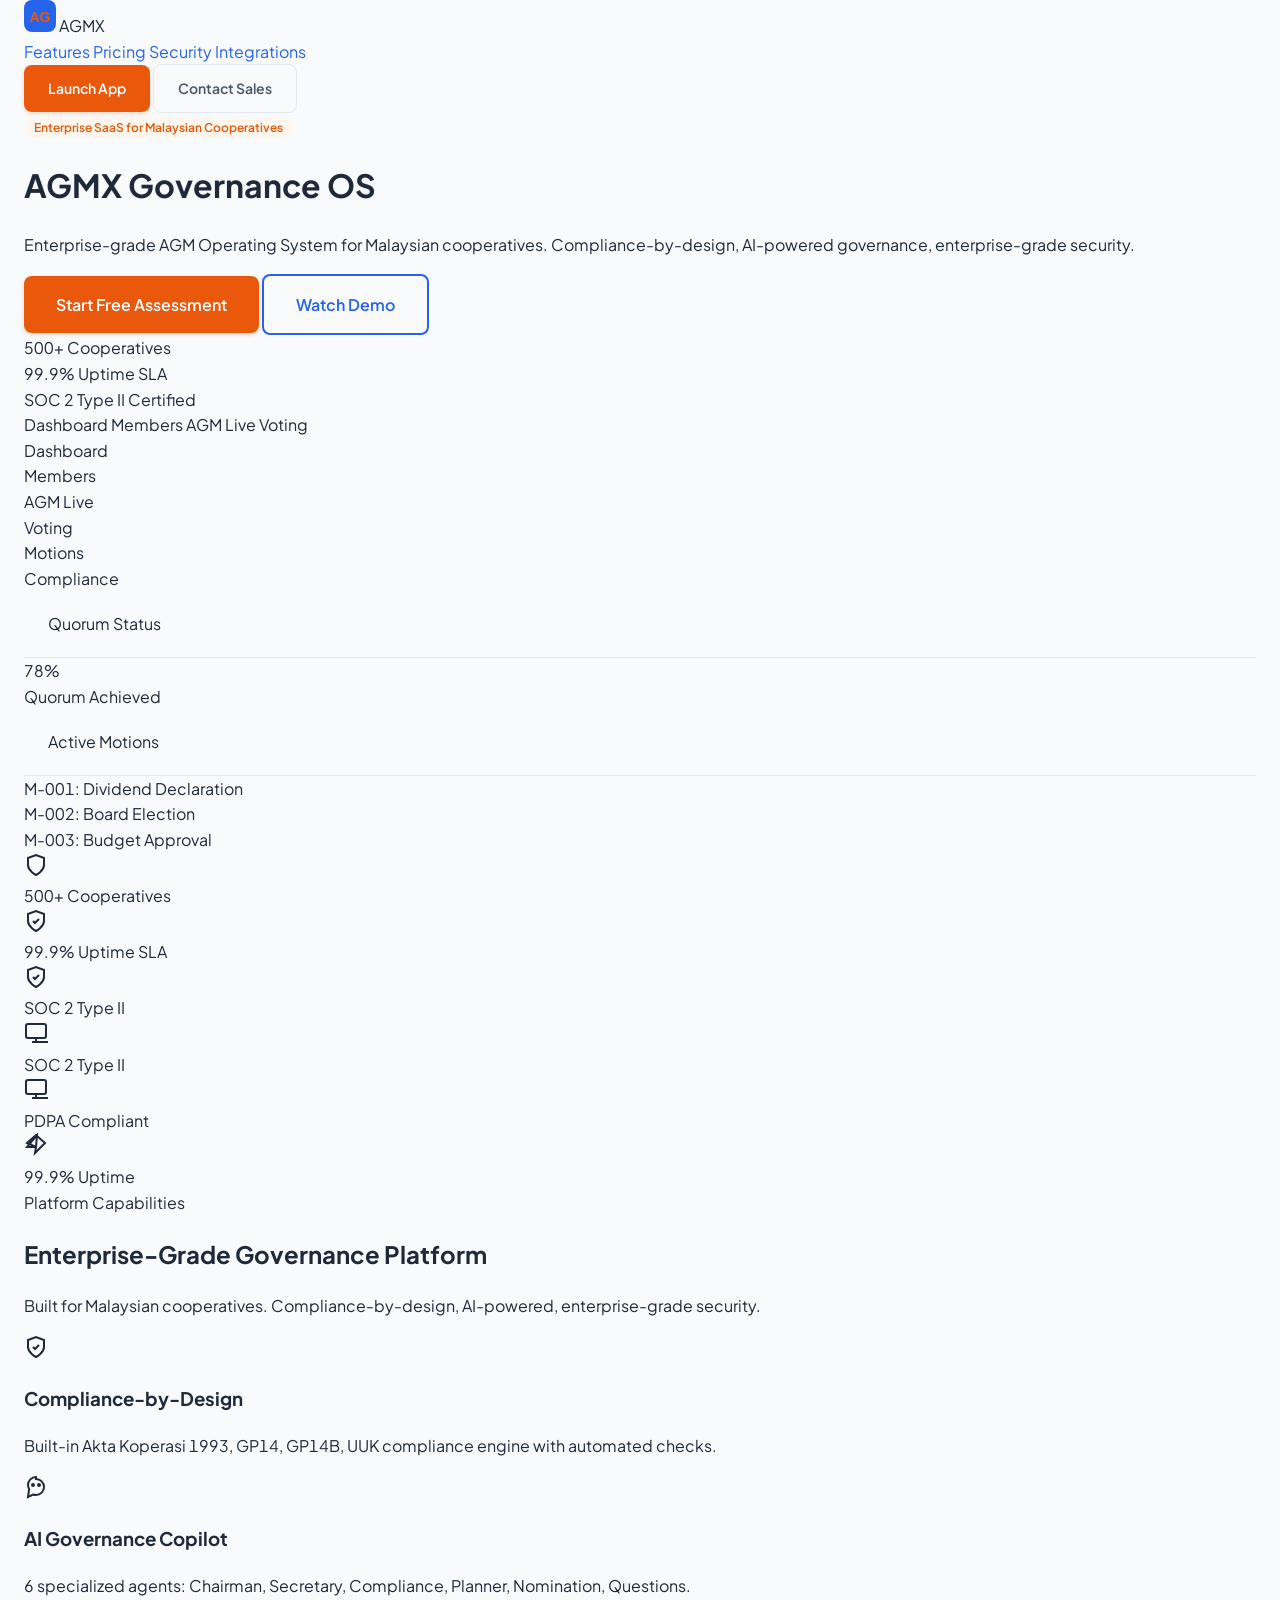
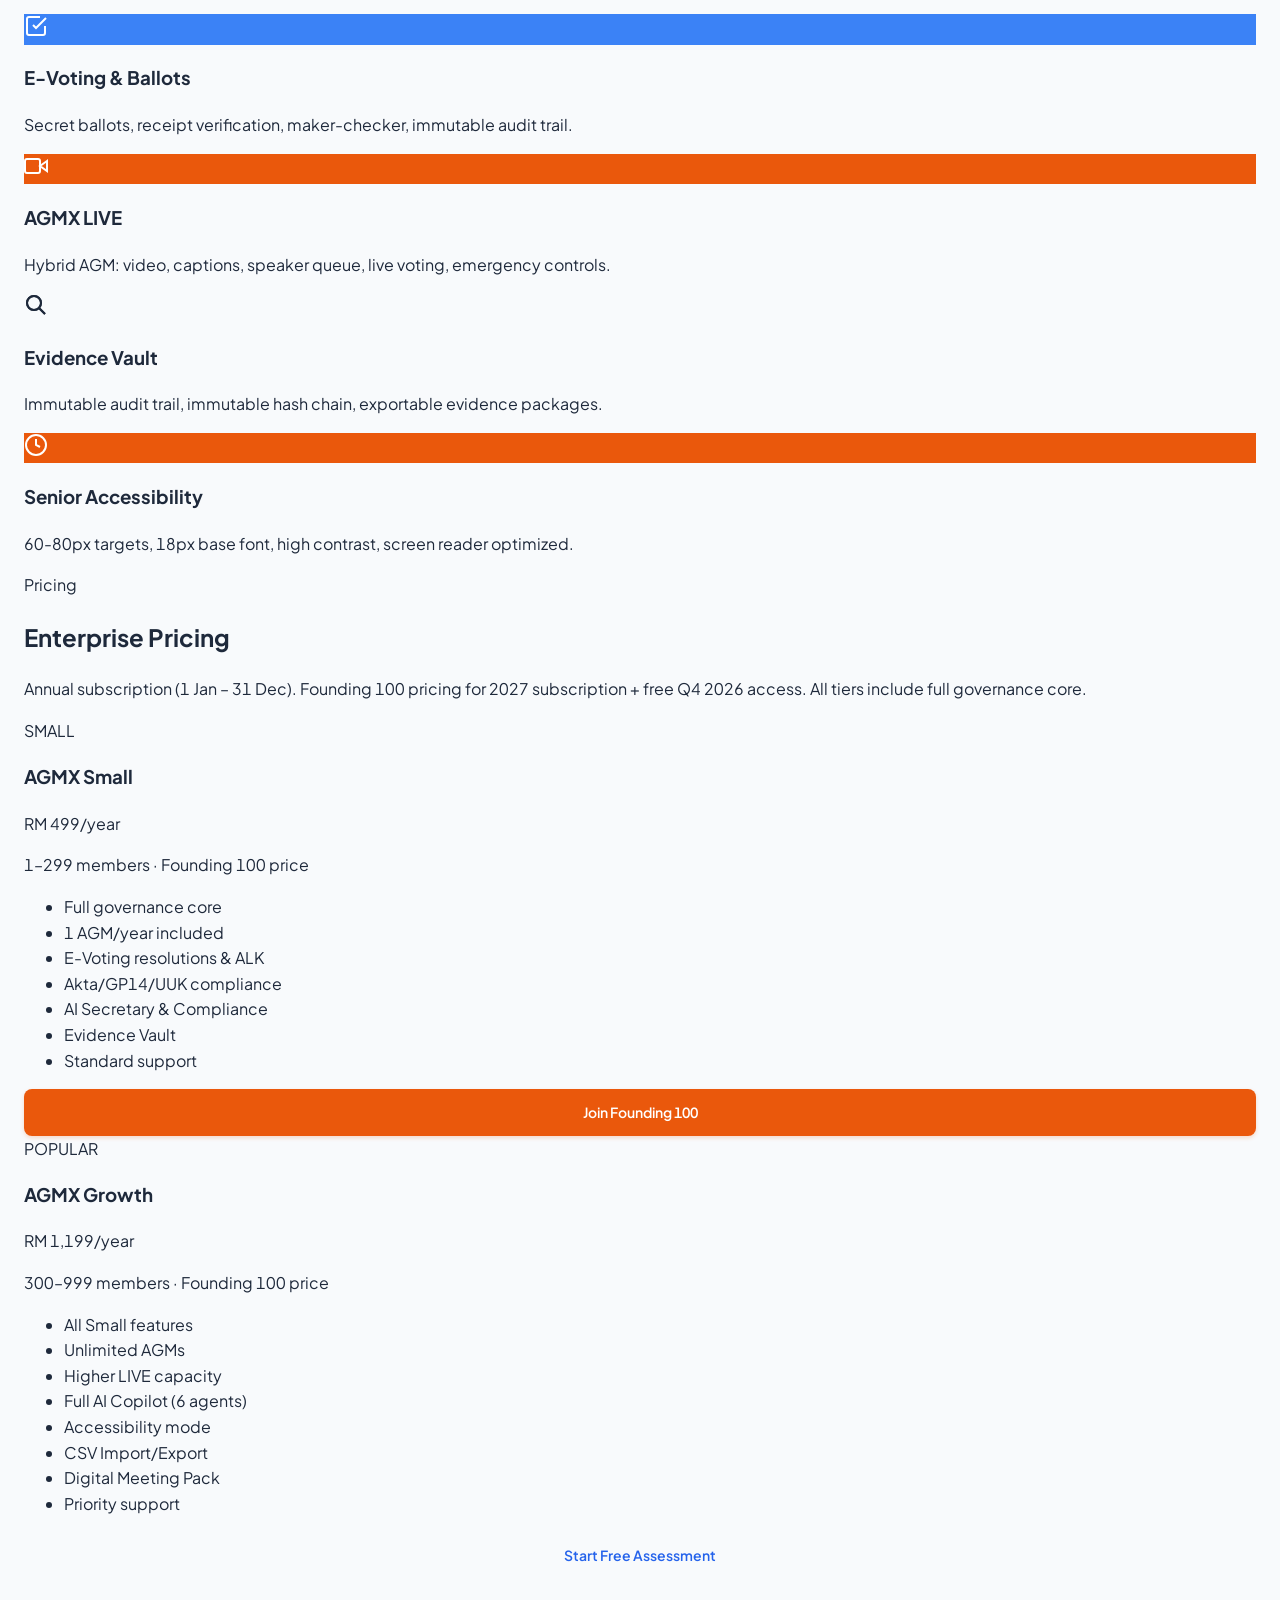
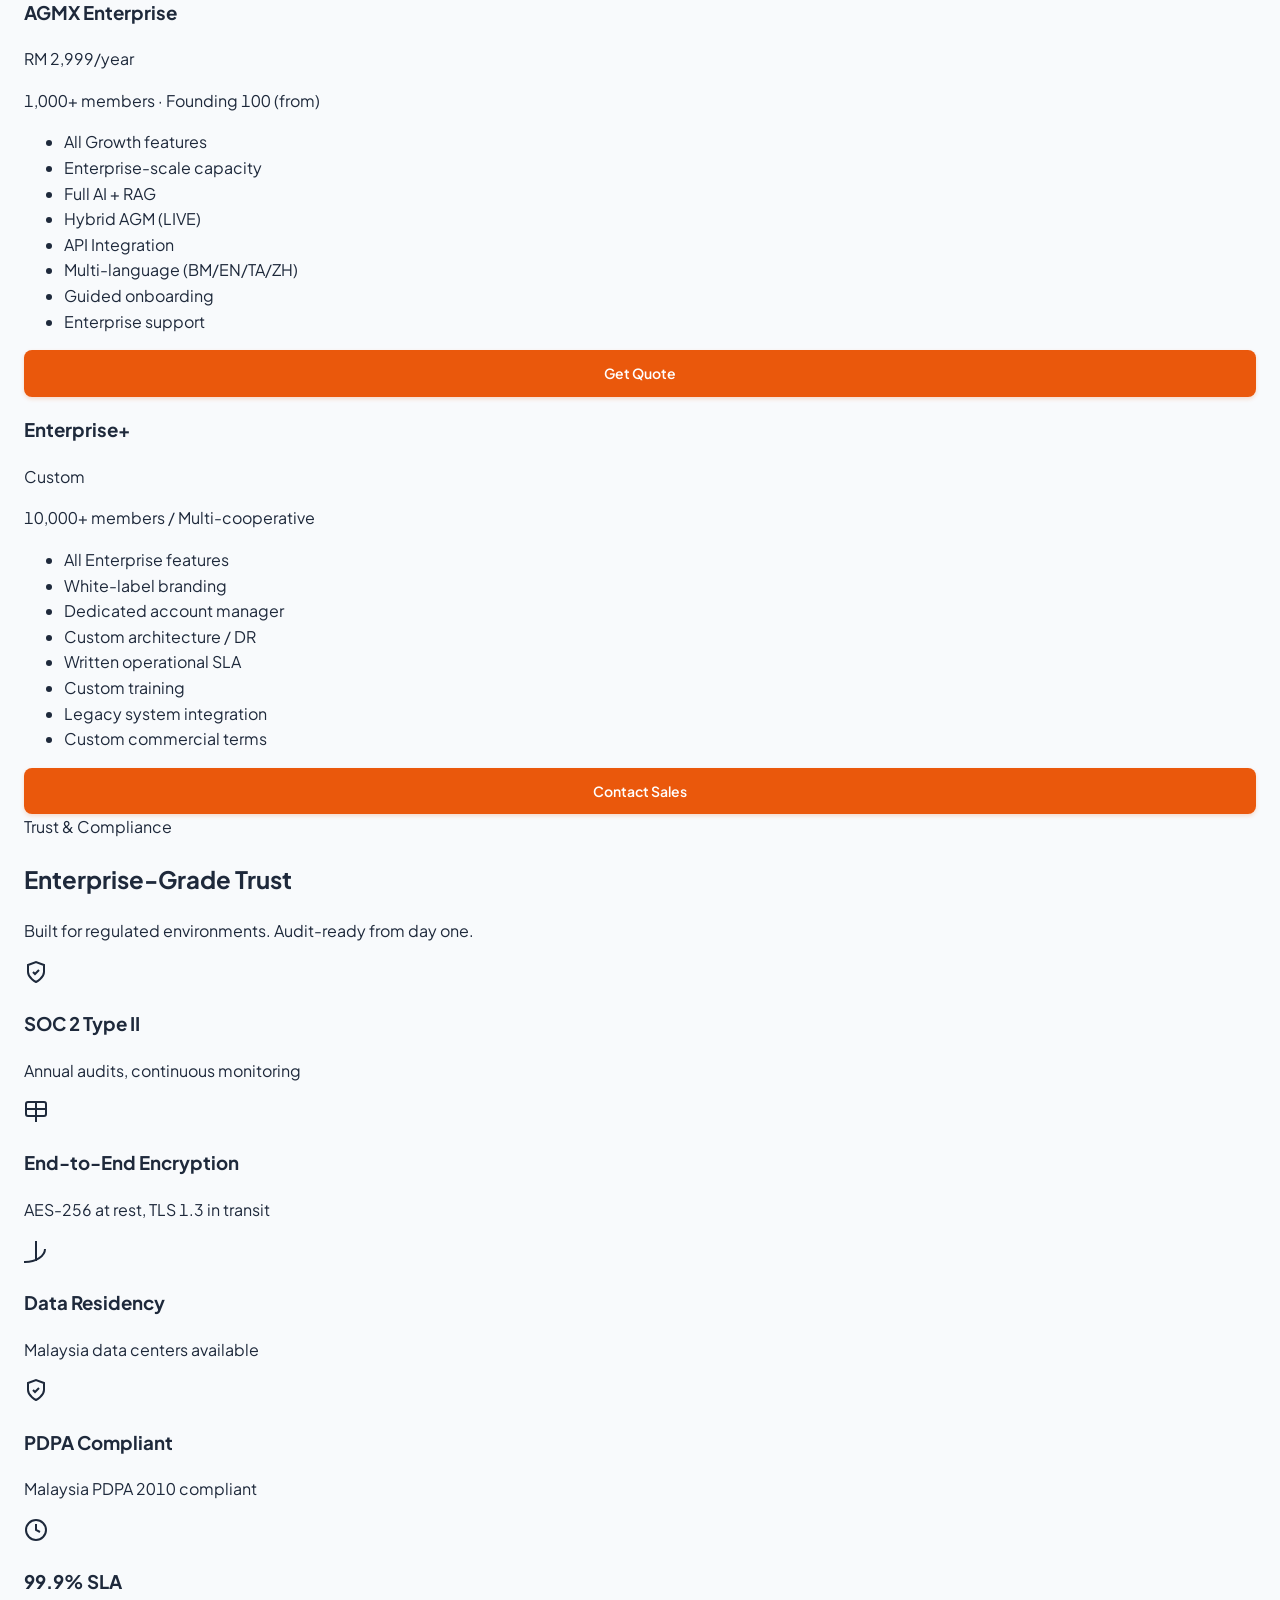
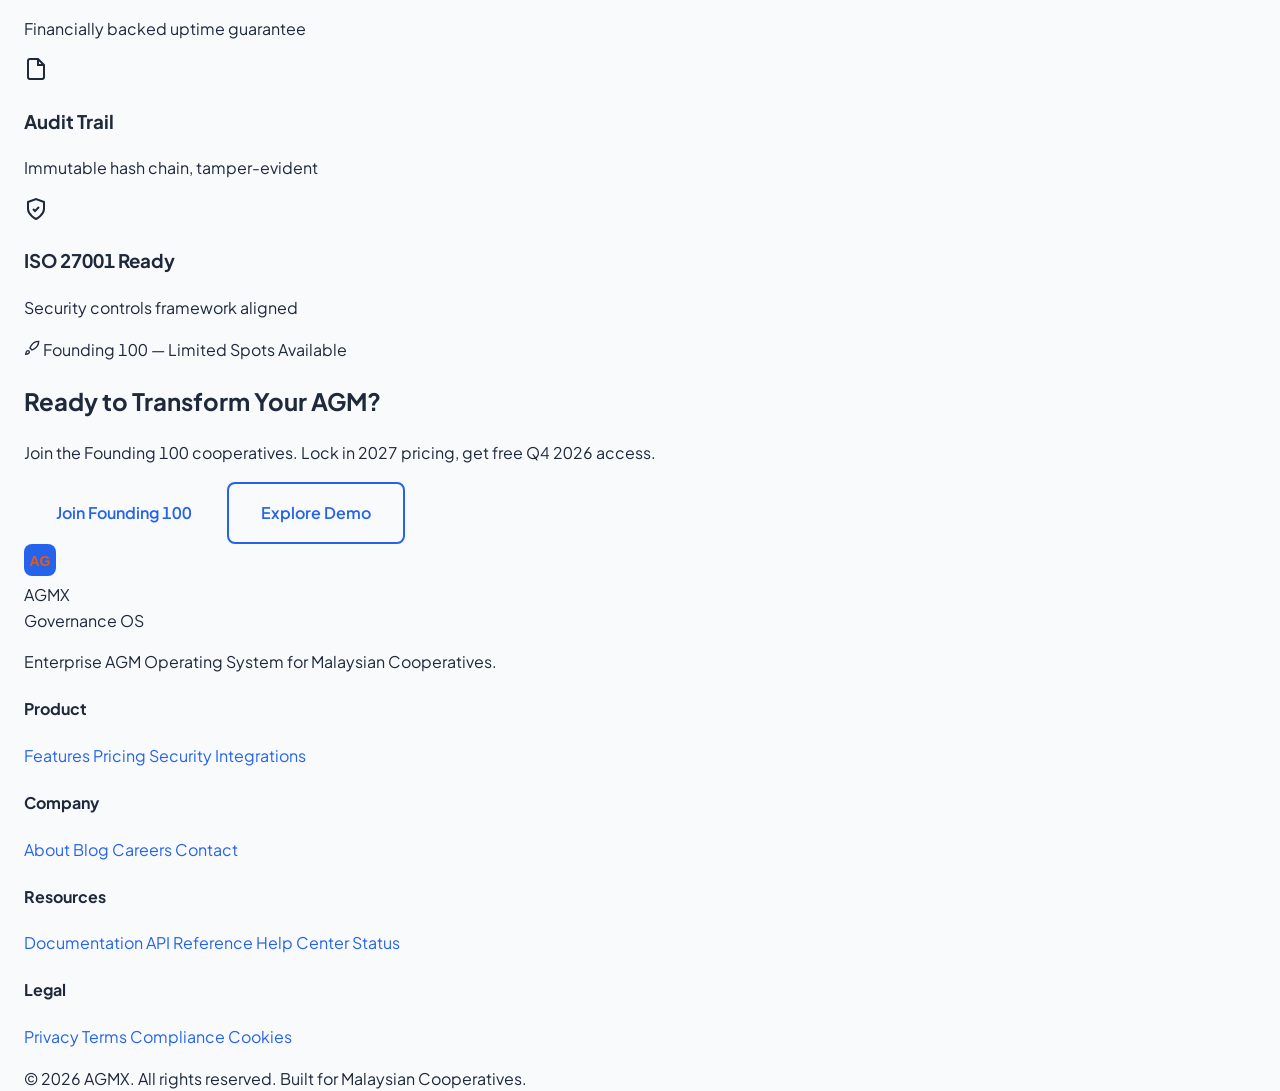
==== commit a1d4ff08: "style: enterprise frontend hardening across SPA - styles.css: dedupe token definitions - index.html:" ====
--- a/index.html
+++ b/index.html
@@ -49,12 +49,12 @@
           </svg>
           <span class="logo-text">AGMX</span>
         </div>
-        <nav class="nav-links" aria-label="Main navigation">
+        <div class="nav-links" role="navigation" aria-label="Main navigation">
           <a href="#features" class="nav-link">Features</a>
           <a href="#pricing" class="nav-link">Pricing</a>
           <a href="#security" class="nav-link">Security</a>
           <a href="#integrations" class="nav-link">Integrations</a>
-        </nav>
+        </div>
         <div class="nav-actions">
           <a href="app.html" class="btn btn-primary">Launch App</a>
           <a href="#contact" class="btn btn-ghost">Contact Sales</a>
@@ -65,7 +65,8 @@
         <div class="hero-text">
           <span class="badge badge-accent">Enterprise SaaS for Malaysian Cooperatives</span>
           <h1>AGMX <span class="highlight">Governance OS</span></h1>
-          <p class="hero-subtitle">Enterprise-grade AGM Operating System for Malaysian cooperatives. Compliance-by-design, AI-powered governance, enterprise-grade security.</          <div class="hero-actions">
+          <p class="hero-subtitle">Enterprise-grade AGM Operating System for Malaysian cooperatives. Compliance-by-design, AI-powered governance, enterprise-grade security.</p>
+          <div class="hero-actions">
             <a href="#pricing" class="btn btn-primary btn-lg">Start Free Assessment</a>
             <a href="#demo" class="btn btn-secondary btn-lg">Watch Demo</a>
           </div>
@@ -197,7 +198,8 @@
       <header class="section-header">
         <span class="section-label">Platform Capabilities</span>
         <h2 id="features-heading">Enterprise-Grade Governance Platform</h2>
-        <p class="section-subtitle">Built for Malaysian cooperatives. Compliance-by-design, AI-powered, enterprise-grade security.</        </header>
+        <p class="section-subtitle">Built for Malaysian cooperatives. Compliance-by-design, AI-powered, enterprise-grade security.</p>
+      </header>
       <div class="features-grid">
         <article class="feature-card">
           <div class="feature-icon primary" aria-hidden="true">
@@ -207,7 +209,8 @@
             </svg>
           </div>
           <h3>Compliance-by-Design</h3>
-          <p>Built-in Akta Koperasi 1993, GP14, GP14B, UUK compliance engine with automated checks.</        </article>
+          <p>Built-in Akta Koperasi 1993, GP14, GP14B, UUK compliance engine with automated checks.</p>
+        </article>
         <article class="feature-card">
           <div class="feature-icon accent" aria-hidden="true">
             <svg viewBox="0 0 24 24" fill="none" stroke="currentColor" stroke-width="2" width="24" height="24">
@@ -247,7 +250,8 @@
             </svg>
           </div>
           <h3>Evidence Vault</h3>
-          <p>Immutable audit trail, immutable hash chain, exportable evidence packages.</        </article>
+          <p>Immutable audit trail, immutable hash chain, exportable evidence packages.</p>
+        </article>
         <article class="feature-card">
           <div class="feature-icon" style="background: var(--color-accent); color: white;">
             <svg viewBox="0 0 24 24" fill="none" stroke="currentColor" stroke-width="2" width="24" height="24">
@@ -256,7 +260,8 @@
             </svg>
           </div>
           <h3>Senior Accessibility</h3>
-          <p>60-80px targets, 18px base font, high contrast, screen reader optimized.</        </article>
+          <p>60-80px targets, 18px base font, high contrast, screen reader optimized.</p>
+        </article>
       </div>
     </div>
   </section>
@@ -265,7 +270,7 @@
   <section id="pricing" class="pricing-section" aria-labelledby="pricing-heading">
     <div class="container">
       <header class="section-header">
-        <span class="section-label">Pricing</h2>
+        <span class="section-label">Pricing</span>
         <h2 id="pricing-heading">Enterprise Pricing</h2>
         <p class="section-subtitle">Annual subscription (1 Jan – 31 Dec). Founding 100 pricing for 2027 subscription + free Q4 2026 access. All tiers include full governance core.</p>
       </header>
@@ -426,7 +431,7 @@
   <section class="cta-section" aria-labelledby="cta-heading">
     <div class="container">
       <div class="cta-card">
-        <div class="cta-badge">🚀 Founding 100 — Limited Spots Available</div>
+        <div class="cta-badge"><svg viewBox="0 0 24 24" fill="none" stroke="currentColor" stroke-width="2" width="16" height="16" aria-hidden="true"><path d="M4.5 16.5c-1.5 1.26-2 5-2 5s3.74-.5 5-2c.71-.84.7-2.13-.09-2.91a2.18 2.18 0 0 0-2.91-.09z"/><path d="M12 15l-3-3a22 22 0 0 1 2-3.95A12.88 12.88 0 0 1 22 2c0 2.72-.78 7.5-6 11a22.35 22.35 0 0 1-4 2z"/></svg> Founding 100 — Limited Spots Available</div>
         <h2 id="cta-heading">Ready to Transform Your AGM?</h2>
         <p>Join the Founding 100 cooperatives. Lock in 2027 pricing, get free Q4 2026 access.</p>
         <div class="cta-actions">
--- a/styles.css
+++ b/styles.css
@@ -17,7 +17,6 @@
   --color-primary-500: #3B82F6;
   --color-primary-600: #2563EB;
   --color-primary-700: #1D4ED8;
-  --color-primary-700: #1D4ED8;
   --color-primary-800: #1E40AF;
   --color-primary-900: #1E3A8A;
 
@@ -46,14 +45,9 @@
   --color-danger-100: #FEE2E2;
   --color-danger-600: #DC2626;
 
-  /* Info/Info */
+  /* Info */
   --color-info: #3B82F6;
   --color-info-100: #DBEAFE;
-
-  /* Warning/Amber */
-  --color-warning: #F59E0B;
-  --color-warning-100: #FEF3C7;
-  --color-warning-600: #D97706;
 
   /* Surfaces */
   --color-background: #F8FAFC;
@@ -67,21 +61,17 @@
   --color-border-strong: #CBD5E1;
   --color-divider: #E2E8F0;
 
-  /* Text */
+  /* Text (verified: on-primary #fff 5.17:1, on-accent #000 5.9:1) */
   --color-foreground: #1E293B;
   --color-on-primary: #FFFFFF;
   --color-on-secondary: #000000;
   --color-on-accent: #000000;
   --color-on-destructive: #FFFFFF;
   --color-text: #1E293B;
-  --color-foreground: #1E293B;
   --color-text-2: #475569;
-  --color-text-3: #475569;
   --color-text-3: #94A3B8;
-  --color-muted-foreground: #475569;
   --color-muted: #E9EFF8;
   --color-muted-foreground: #475569;
-  --color-muted: #E9EFF8;
 
   /* Legacy compatibility */
   --c-primary: #2563EB;
@@ -109,30 +99,8 @@
   --c-text-2: #475569;
   --c-text-3: #94A3B8;
   --c-text-inv: #FFFFFF;
-  --c-accent: #EA580C;
-  --c-accent-100: #FFF7ED;
-  --c-accent-600: #EA580C;
-  --c-accent-ink: #EA580C;
-  --c-accent-100: #FFF7ED;
-  --c-success: #10B981;
-  --c-success-100: #D1FAE5;
-  --c-warning: #F59E0B;
-  --c-warning-100: #FEF3C7;
-  --c-danger: #DC2626;
-  --c-danger-100: #FEE2E2;
-  --c-info: #3B82F6;
-  --c-bg: #F8FAFC;
-  --c-surface: #FFFFFF;
-  --c-surface-2: #F8FAFC;
-  --c-border: #E2E8F0;
-  --c-border-strong: #CBD5E1;
-  --c-divider: #E2E8F0;
-  --c-text: #1E293B;
-  --c-text-2: #475569;
-  --c-text-3: #94A3B8;
-  --c-text-inv: #FFFFFF;
-
-  /* Status/Status Colors */
+
+  /* Status Colors */
   --c-success: #10B981;
   --c-success-100: #D1FAE5;
   --c-warning: #F59E0B;
@@ -1035,3 +1003,121 @@
    ============================================================ */
 .skip-link { position: absolute; top: -100%; left: 50%; transform: translateX(-50%); padding: 12px 24px; background: #2563EB; color: white; border-radius: 8px; font-weight: 600; z-index: 1000; transition: top 0.2s; }
 .skip-link:focus { top: 12px; }
+
+/* ============================================================
+   LOGIN VIEW — Google Auth + OTP + Role Picker
+   ============================================================ */
+.agmx-login {
+  min-height: 100vh;
+  min-height: 100dvh;
+  display: flex;
+  flex-direction: column;
+  align-items: center;
+  justify-content: center;
+  gap: 32px;
+  padding: 24px;
+  background: linear-gradient(160deg, #0B5394 0%, #123E6E 45%, #0A2E52 100%);
+  color: #fff;
+}
+
+.login-head { text-align: center; max-width: 420px; }
+.login-logo {
+  width: 64px; height: 64px;
+  margin: 0 auto 20px;
+  display: grid; place-items: center;
+  border-radius: 16px;
+  background: linear-gradient(135deg, #D4A017, #F5C542);
+  color: #0A2E52;
+  font-weight: 800; font-size: 24px;
+  box-shadow: 0 8px 24px rgba(0, 0, 0, 0.25);
+}
+.login-title { margin: 0 0 6px; font-size: 22px; font-weight: 700; letter-spacing: -0.01em; }
+.login-sub { margin: 0; font-size: 15px; opacity: 0.82; }
+
+.login-body { width: 100%; max-width: 400px; }
+.login-methods, .login-form { display: flex; flex-direction: column; gap: 14px; }
+.login-form .field { display: flex; flex-direction: column; gap: 6px; }
+.login-form .field-label { font-size: 13px; font-weight: 600; opacity: 0.9; }
+.login-form .input {
+  width: 100%;
+  padding: 14px 16px;
+  border: 1px solid rgba(255, 255, 255, 0.28);
+  border-radius: 12px;
+  background: rgba(255, 255, 255, 0.96);
+  color: #0A2E52;
+  font-size: 16px;
+}
+.login-form .input:focus { outline: 3px solid rgba(212, 160, 23, 0.55); border-color: #D4A017; }
+
+.otp-input {
+  text-align: center;
+  letter-spacing: 0.5em;
+  font-size: 26px !important;
+  font-variant-numeric: tabular-nums;
+  padding: 16px !important;
+}
+
+.login-hint { margin: -6px 0 0; font-size: 12.5px; opacity: 0.72; text-align: center; }
+.login-sent { margin: 0; font-size: 14px; opacity: 0.88; text-align: center; }
+.login-sent strong { color: #F5C542; }
+.login-timer { margin: 0; font-size: 13px; opacity: 0.8; text-align: center; }
+.login-timer strong { font-variant-numeric: tabular-nums; }
+
+.login-divider {
+  display: flex; align-items: center; gap: 12px;
+  margin: 4px 0;
+  font-size: 12px; opacity: 0.6; text-transform: uppercase; letter-spacing: 0.08em;
+}
+.login-divider::before, .login-divider::after {
+  content: ""; flex: 1; height: 1px; background: rgba(255, 255, 255, 0.24);
+}
+
+.login-demo { flex-direction: column; gap: 3px; margin-top: 6px; }
+.login-demo small { font-size: 11.5px; opacity: 0.7; }
+
+.login-status {
+  margin: 4px 0 0; min-height: 18px;
+  font-size: 13px; text-align: center; opacity: 0.85;
+}
+.login-status.is-error { color: #FFB4A2; opacity: 1; }
+
+.btn-google {
+  display: flex; align-items: center; justify-content: center; gap: 10px;
+  background: #fff; color: #0A2E52;
+  border: 1px solid rgba(0, 0, 0, 0.08);
+}
+.btn-google:hover { background: #F5F7FB; transform: translateY(-1px); box-shadow: 0 6px 18px rgba(0, 0, 0, 0.2); }
+.google-g { flex-shrink: 0; }
+
+.role-grid { display: grid; grid-template-columns: repeat(2, 1fr); gap: 12px; margin-top: 6px; }
+.role-card {
+  padding: 20px 12px;
+  border: 1px solid rgba(255, 255, 255, 0.26);
+  border-radius: 14px;
+  background: rgba(255, 255, 255, 0.1);
+  color: #fff;
+  font-size: 15px; font-weight: 600;
+  cursor: pointer;
+  transition: background 0.18s, transform 0.18s, border-color 0.18s;
+}
+.role-card:hover { background: rgba(255, 255, 255, 0.2); transform: translateY(-2px); border-color: #D4A017; }
+.role-card:focus-visible { outline: 3px solid #F5C542; outline-offset: 2px; }
+
+/* Light theme variant (when body is not dark) */
+:root:not(.dark) .agmx-login { background: linear-gradient(160deg, #0B5394 0%, #123E6E 50%, #0A2E52 100%); }
+
+/* High contrast */
+.high-contrast .agmx-login { background: #000; }
+.high-contrast .login-form .input { border-width: 2px; border-color: #fff; }
+.high-contrast .role-card { border-width: 2px; }
+
+/* Senior mode — larger targets */
+.senior-mode .login-form .input { font-size: 19px; padding: 18px 16px; }
+.senior-mode .btn-google, .senior-mode .login-form .btn { min-height: 60px; font-size: 18px; }
+.senior-mode .role-card { min-height: 64px; font-size: 17px; }
+.senior-mode .otp-input { font-size: 30px; padding: 20px !important; }
+
+@media (prefers-reduced-motion: reduce) {
+  .role-card, .btn-google { transition: none; }
+  .role-card:hover, .btn-google:hover { transform: none; }
+}
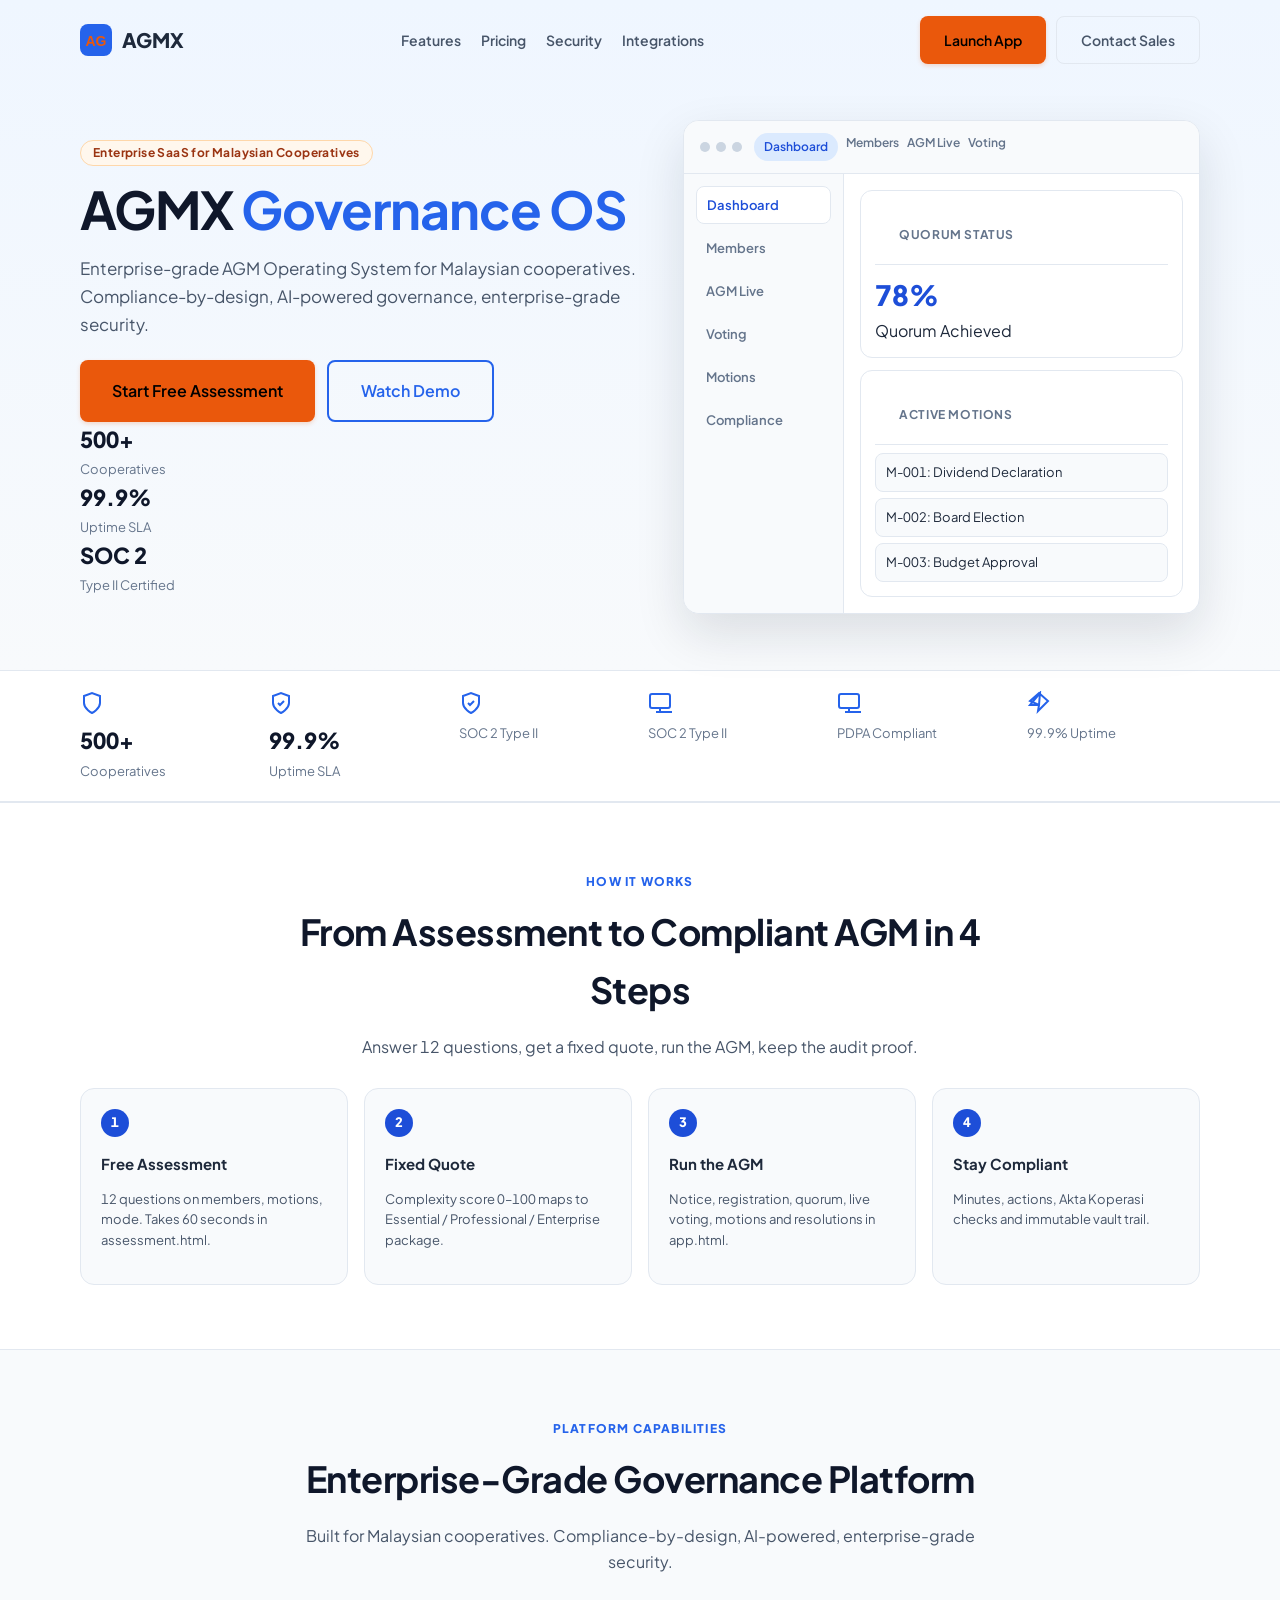
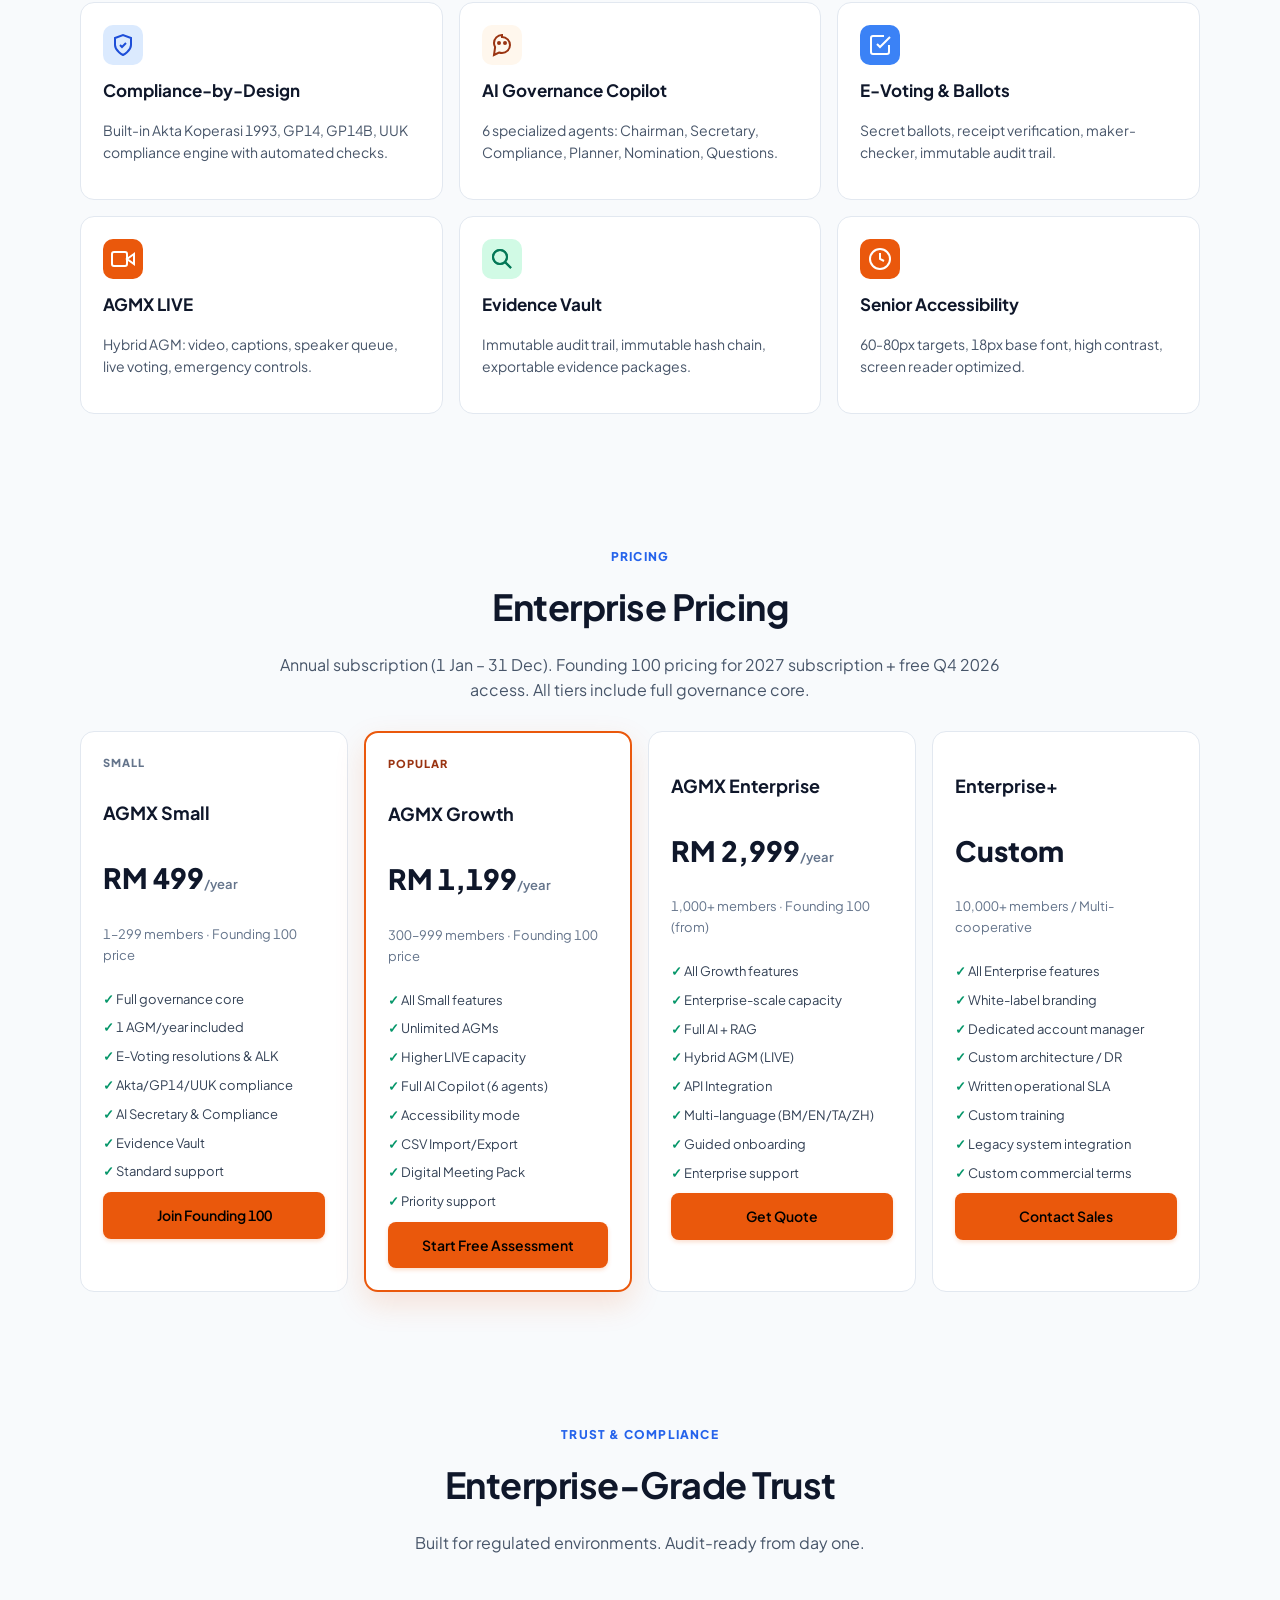
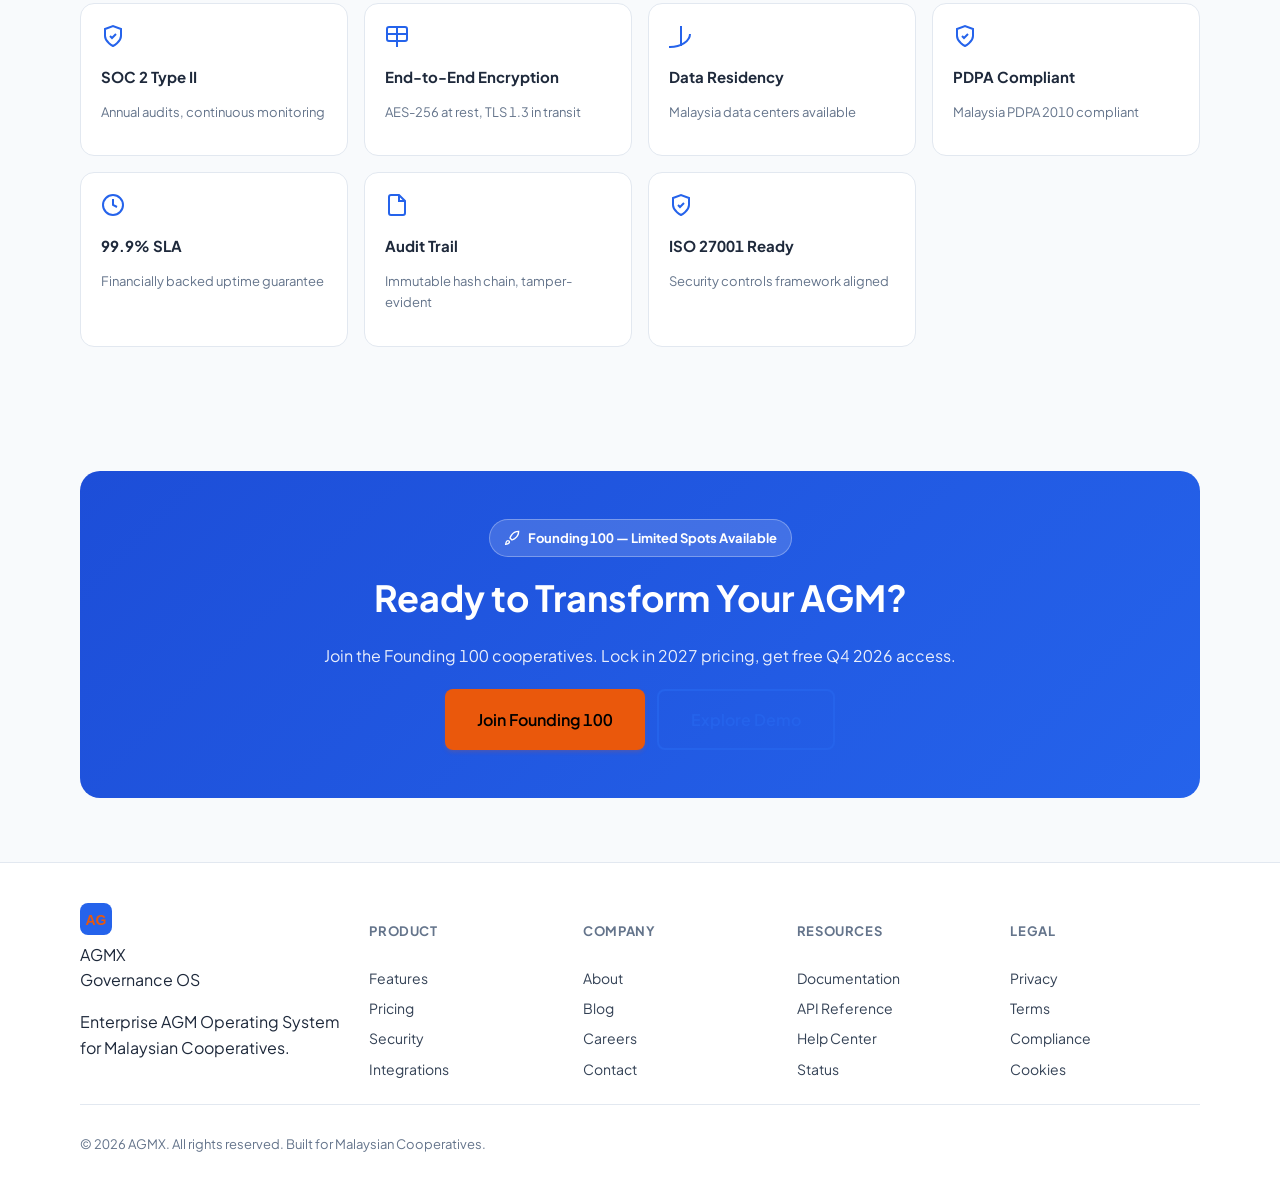
==== commit 957425b7: "design: enterprise-grade landing system + concept strip - Fix btn-primary contrast to 5.9:1, add btn" ====
--- a/index.html
+++ b/index.html
@@ -61,7 +61,7 @@
         </div>
       </nav>
 
-      <div class="hero-content">
+      <div class="hero-grid">
         <div class="hero-text">
           <span class="badge badge-accent">Enterprise SaaS for Malaysian Cooperatives</span>
           <h1>AGMX <span class="highlight">Governance OS</span></h1>
@@ -85,9 +85,7 @@
             </div>
           </div>
         </div>
-      </div>
-
-      <div class="hero-visual">
+        <div class="hero-visual">
         <div class="dashboard-preview">
           <div class="preview-header">
             <div class="window-controls">
@@ -126,6 +124,7 @@
             </div>
           </div>
         </div>
+        </div>
       </div>
     </div>
   </header>
@@ -188,6 +187,24 @@
           </div>
           <span class="trust-label">99.9% Uptime</span>
         </div>
+      </div>
+    </div>
+  </section>
+
+
+  <!-- How It Works (concept in 4 steps) -->
+  <section class="how-section" aria-labelledby="how-heading">
+    <div class="container">
+      <header class="section-header">
+        <span class="section-label">How It Works</span>
+        <h2 id="how-heading">From Assessment to Compliant AGM in 4 Steps</h2>
+        <p class="section-subtitle">Answer 12 questions, get a fixed quote, run the AGM, keep the audit proof.</p>
+      </header>
+      <div class="how-grid">
+        <article class="how-card"><div class="how-num">1</div><h3>Free Assessment</h3><p>12 questions on members, motions, mode. Takes 60 seconds in assessment.html.</p></article>
+        <article class="how-card"><div class="how-num">2</div><h3>Fixed Quote</h3><p>Complexity score 0–100 maps to Essential / Professional / Enterprise package.</p></article>
+        <article class="how-card"><div class="how-num">3</div><h3>Run the AGM</h3><p>Notice, registration, quorum, live voting, motions and resolutions in app.html.</p></article>
+        <article class="how-card"><div class="how-num">4</div><h3>Stay Compliant</h3><p>Minutes, actions, Akta Koperasi checks and immutable vault trail.</p></article>
       </div>
     </div>
   </section>
--- a/styles.css
+++ b/styles.css
@@ -455,13 +455,23 @@
 }
 .btn-primary {
   background: #EA580C;
-  color: white;
+  color: #000000;
   box-shadow: 0 2px 4px rgba(234, 88, 12, 0.2);
 }
 .btn-primary:hover:not(:disabled) {
   background: #DC4A0C;
+  color: #000000;
   box-shadow: 0 4px 12px rgba(234, 88, 12, 0.3);
   transform: translateY(-1px);
+}
+.btn-accent {
+  background: #EA580C;
+  color: #000000;
+  box-shadow: 0 2px 4px rgba(234, 88, 12, 0.2);
+}
+.btn-accent:hover:not(:disabled) {
+  background: #DC4A0C;
+  color: #000000;
 }
 .btn-primary:focus-visible {
   outline: 2px solid #EA580C;
@@ -1121,3 +1131,98 @@
   .role-card, .btn-google { transition: none; }
   .role-card:hover, .btn-google:hover { transform: none; }
 }
+
+/* ============================================================
+   Enterprise Landing (index.html) — Hero + Features + CTA
+   Tokens: --color-*, 8pt rhythm, 375/768/1024/1440
+   ============================================================ */
+.container { max-width: 1160px; margin: 0 auto; padding: 0 20px; }
+.skip-link { position: absolute; left: -999px; top: 0; background: #1D4ED8; color: #fff; padding: 10px 16px; border-radius: 0 0 8px 0; z-index: 100; }
+.skip-link:focus { left: 0; }
+.hero { background: linear-gradient(180deg, #EFF6FF 0%, #F8FAFC 100%); border-bottom: 1px solid #E2E8F0; }
+.nav-top { display: flex; align-items: center; justify-content: space-between; gap: 16px; padding: 16px 0; }
+.nav-brand { display: flex; align-items: center; gap: 10px; font-weight: 800; font-size: 20px; color: #1E293B; }
+.nav-links { display: flex; gap: 20px; }
+.nav-link { color: #475569; font-weight: 600; font-size: 14px; text-decoration: none; }
+.nav-link:hover { color: #1D4ED8; }
+.nav-actions { display: flex; gap: 10px; }
+.hero-grid { display: grid; grid-template-columns: 1.05fr 0.95fr; gap: 32px; align-items: center; padding: 40px 0 56px; }
+.badge { display: inline-flex; align-items: center; gap: 6px; font-size: 12px; font-weight: 700; letter-spacing: 0.4px; padding: 6px 12px; border-radius: 999px; background: #DBEAFE; color: #1D4ED8; }
+.badge-accent { background: #FFF7ED; color: #9A3412; border: 1px solid #FED7AA; }
+.hero h1 { font-size: clamp(32px, 4.5vw, 52px); line-height: 1.05; letter-spacing: -1px; margin: 16px 0 12px; color: #0F172A; }
+.hero h1 .highlight { color: #2563EB; }
+.hero-subtitle { font-size: 17px; line-height: 1.65; color: #475569; max-width: 560px; }
+.hero-actions { display: flex; gap: 12px; margin-top: 22px; flex-wrap: wrap; }
+.hero-proof { display: flex; gap: 24px; margin-top: 26px; }
+.trust-number { font-size: 22px; font-weight: 800; color: #0F172A; display: block; }
+.trust-label { font-size: 13px; color: #64748B; }
+.dashboard-preview { background: #FFFFFF; border: 1px solid #E2E8F0; border-radius: 16px; box-shadow: 0 20px 50px rgba(15,23,42,0.12); overflow: hidden; }
+.preview-header { display: flex; align-items: center; gap: 12px; padding: 12px 16px; border-bottom: 1px solid #E2E8F0; background: #F8FAFC; }
+.window-controls { display: flex; gap: 6px; }
+.dot { width: 10px; height: 10px; border-radius: 50%; background: #CBD5E1; display: inline-block; }
+.preview-tabs { display: flex; gap: 8px; font-size: 12px; font-weight: 600; color: #64748B; }
+.tab.active { color: #1D4ED8; background: #DBEAFE; padding: 4px 10px; border-radius: 999px; }
+.preview-content { display: grid; grid-template-columns: 160px 1fr; min-height: 260px; }
+.preview-sidebar { border-right: 1px solid #E2E8F0; padding: 12px; display: flex; flex-direction: column; gap: 6px; background: #F8FAFC; }
+.sidebar-item { font-size: 13px; font-weight: 600; color: #64748B; padding: 8px 10px; border-radius: 8px; }
+.sidebar-item.active { background: #FFFFFF; color: #1D4ED8; border: 1px solid #E2E8F0; }
+.preview-main { padding: 16px; display: grid; gap: 12px; }
+.preview-card { border: 1px solid #E2E8F0; border-radius: 12px; padding: 14px; }
+.card-header { font-size: 12px; font-weight: 700; text-transform: uppercase; letter-spacing: 0.6px; color: #64748B; margin-bottom: 8px; }
+.progress-ring { font-size: 28px; font-weight: 800; color: #1D4ED8; }
+.motion-item { font-size: 13px; padding: 8px 10px; border: 1px solid #E2E8F0; border-radius: 8px; margin-top: 6px; background: #F8FAFC; }
+.trust-bar { background: #FFFFFF; border-bottom: 1px solid #E2E8F0; }
+.trust-grid { display: grid; grid-template-columns: repeat(6, 1fr); gap: 16px; padding: 20px 0; }
+.trust-item { display: flex; flex-direction: column; gap: 2px; align-items: flex-start; }
+.trust-icon { color: #2563EB; }
+.section-header { text-align: center; max-width: 720px; margin: 0 auto 28px; }
+.section-label { font-size: 12px; font-weight: 800; letter-spacing: 1.2px; text-transform: uppercase; color: #2563EB; }
+.section-header h2 { font-size: clamp(26px, 3vw, 36px); letter-spacing: -0.5px; margin: 10px 0; color: #0F172A; }
+.section-subtitle { color: #475569; font-size: 16px; line-height: 1.6; }
+.features-section, .pricing-section, .trust-section { padding: 64px 0; }
+.features-grid { display: grid; grid-template-columns: repeat(3, 1fr); gap: 16px; }
+.feature-card { background: #FFFFFF; border: 1px solid #E2E8F0; border-radius: 14px; padding: 22px; transition: box-shadow 200ms ease, transform 200ms ease; }
+.feature-card:hover { box-shadow: 0 12px 30px rgba(15,23,42,0.10); transform: translateY(-2px); }
+.feature-card h3 { font-size: 17px; margin: 12px 0 6px; color: #0F172A; }
+.feature-card p { font-size: 14px; color: #475569; line-height: 1.6; }
+.feature-icon { width: 40px; height: 40px; border-radius: 10px; display: grid; place-items: center; background: #DBEAFE; color: #1D4ED8; }
+.feature-icon.accent { background: #FFF7ED; color: #9A3412; }
+.feature-icon.success { background: #D1FAE5; color: #047857; }
+.pricing-grid { display: grid; grid-template-columns: repeat(4, 1fr); gap: 16px; }
+.pricing-card { background: #FFFFFF; border: 1px solid #E2E8F0; border-radius: 14px; padding: 22px; display: flex; flex-direction: column; gap: 10px; }
+.pricing-card.featured { border: 2px solid #EA580C; box-shadow: 0 12px 30px rgba(234,88,12,0.15); }
+.plan-badge { font-size: 11px; font-weight: 800; letter-spacing: 1px; color: #64748B; }
+.plan-badge.popular { color: #9A3412; }
+.pricing-card h3 { font-size: 18px; color: #0F172A; }
+.price { font-size: 28px; font-weight: 800; color: #0F172A; }
+.price span { font-size: 13px; font-weight: 600; color: #64748B; }
+.plan-desc { font-size: 13px; color: #64748B; }
+.features { list-style: none; padding: 0; margin: 0; display: grid; gap: 8px; font-size: 13px; color: #334155; }
+.features li::before { content: "✓ "; color: #059669; font-weight: 800; }
+.trust-section .trust-grid { grid-template-columns: repeat(4, 1fr); }
+.trust-card { background: #FFFFFF; border: 1px solid #E2E8F0; border-radius: 14px; padding: 20px; }
+.trust-card h3 { font-size: 15px; margin: 10px 0 4px; }
+.trust-card p { font-size: 13px; color: #64748B; }
+.cta-section { padding: 40px 0 64px; }
+.cta-card { background: linear-gradient(135deg, #1D4ED8, #2563EB); color: #fff; border-radius: 20px; padding: 48px 32px; text-align: center; }
+.cta-card h2 { font-size: clamp(26px, 3vw, 36px); margin: 12px 0; }
+.cta-card p { opacity: 0.9; }
+.cta-badge { display: inline-flex; align-items: center; gap: 8px; background: rgba(255,255,255,0.15); border: 1px solid rgba(255,255,255,0.3); padding: 8px 14px; border-radius: 999px; font-size: 13px; font-weight: 700; }
+.cta-actions { display: flex; gap: 12px; justify-content: center; margin-top: 20px; flex-wrap: wrap; }
+.footer { border-top: 1px solid #E2E8F0; background: #FFFFFF; padding: 40px 0 24px; }
+.footer-grid { display: grid; grid-template-columns: 1.4fr 1fr 1fr 1fr 1fr; gap: 24px; }
+.footer-nav { display: flex; flex-direction: column; gap: 8px; }
+.footer-nav h4 { font-size: 13px; text-transform: uppercase; letter-spacing: 0.6px; color: #64748B; }
+.footer-nav a { font-size: 14px; color: #334155; text-decoration: none; }
+.footer-nav a:hover { color: #1D4ED8; }
+.footer-bottom { margin-top: 24px; padding-top: 16px; border-top: 1px solid #E2E8F0; font-size: 13px; color: #64748B; }
+.how-section { padding: 64px 0; background: #FFFFFF; border-top: 1px solid #E2E8F0; border-bottom: 1px solid #E2E8F0; }
+.how-grid { display: grid; grid-template-columns: repeat(4, 1fr); gap: 16px; counter-reset: step; }
+.how-card { border: 1px solid #E2E8F0; border-radius: 14px; padding: 20px; background: #F8FAFC; }
+.how-card h3 { font-size: 15px; margin-bottom: 6px; }
+.how-card p { font-size: 13px; color: #475569; line-height: 1.6; }
+.how-num { width: 28px; height: 28px; border-radius: 50%; background: #1D4ED8; color: #fff; display: grid; place-items: center; font-weight: 800; font-size: 13px; margin-bottom: 10px; }
+@media (max-width: 1024px) { .pricing-grid { grid-template-columns: repeat(2, 1fr); } .features-grid { grid-template-columns: repeat(2, 1fr); } .trust-grid { grid-template-columns: repeat(3, 1fr); } .trust-section .trust-grid, .how-grid { grid-template-columns: repeat(2, 1fr); } .footer-grid { grid-template-columns: 1fr 1fr; } }
+@media (max-width: 768px) { .hero-grid { grid-template-columns: 1fr; } .nav-links { display: none; } .preview-content { grid-template-columns: 1fr; } .preview-sidebar { flex-direction: row; overflow-x: auto; border-right: 0; border-bottom: 1px solid #E2E8F0; } }
+@media (max-width: 375px) { .features-grid, .pricing-grid, .trust-grid, .how-grid { grid-template-columns: 1fr; } .hero-actions .btn { width: 100%; } }
+@media (prefers-reduced-motion: reduce) { .feature-card, .feature-card:hover, .btn, .btn:hover { transition: none; transform: none; } }
